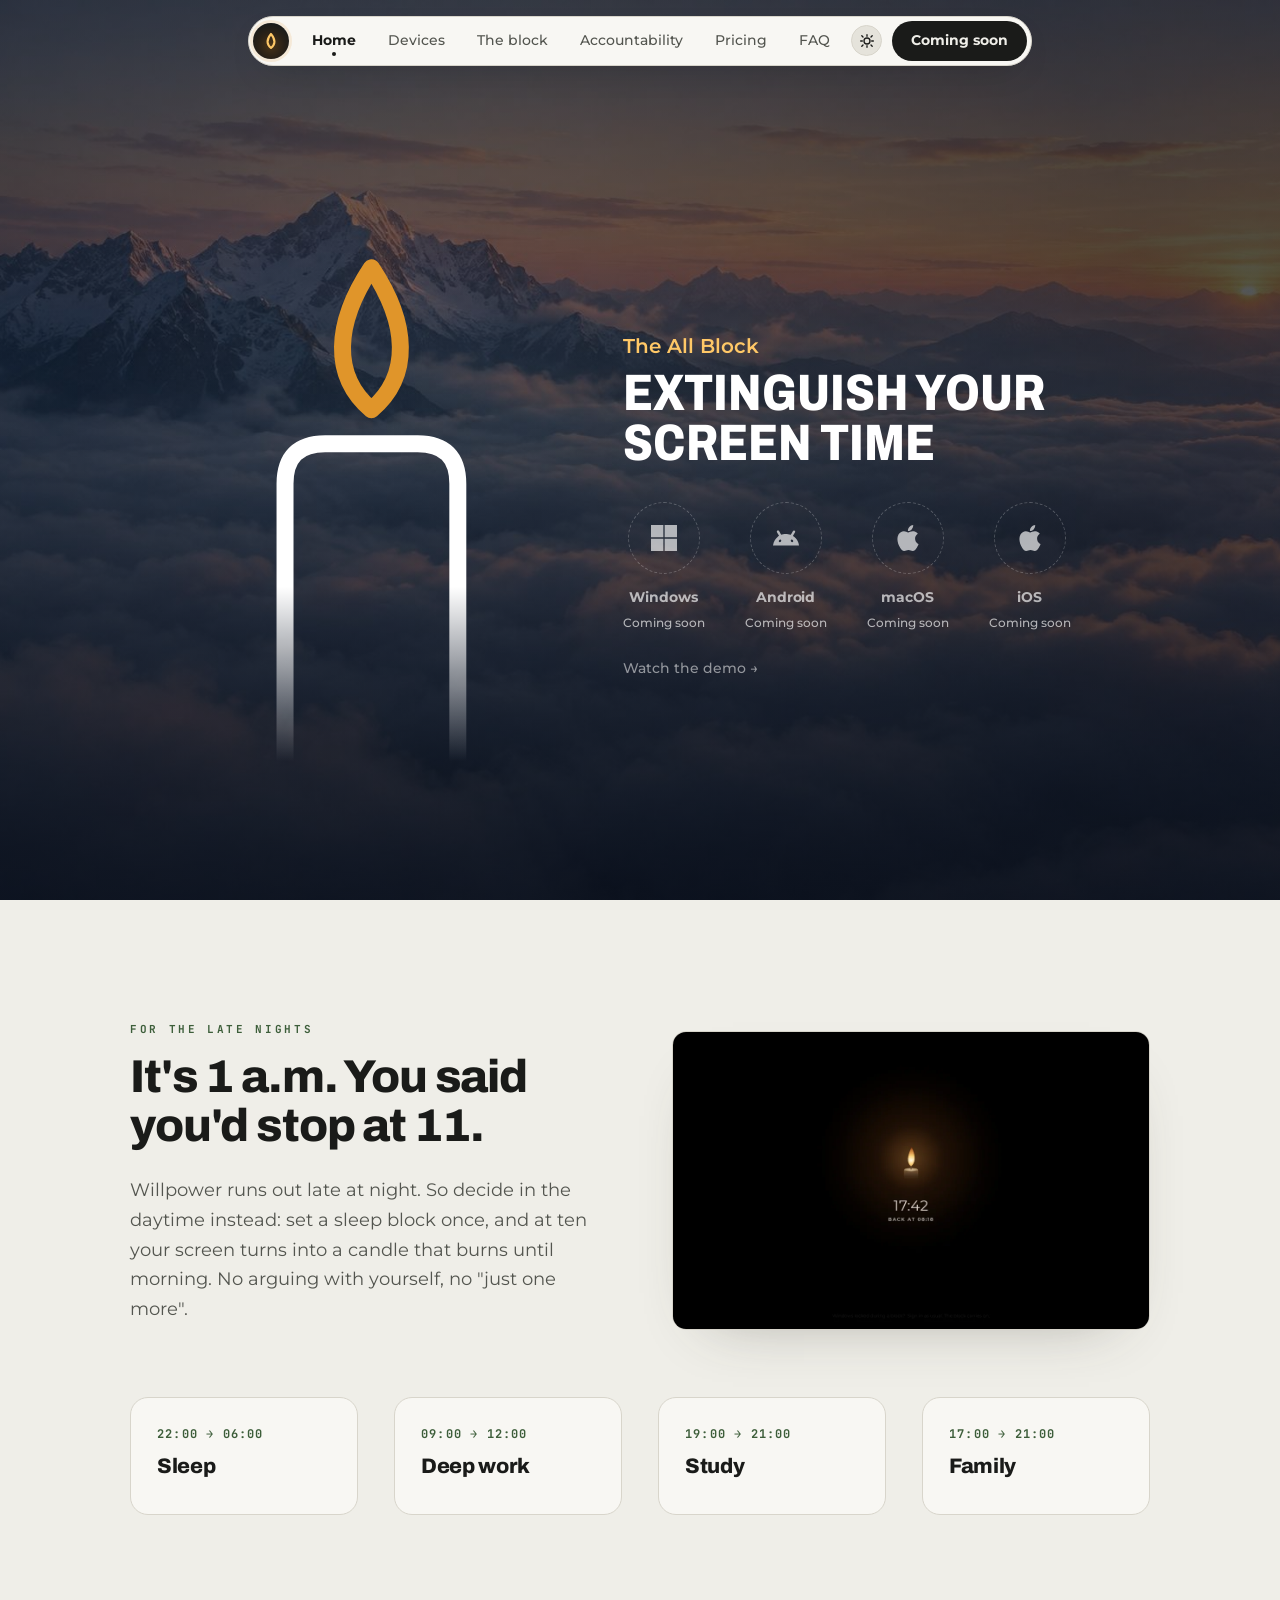
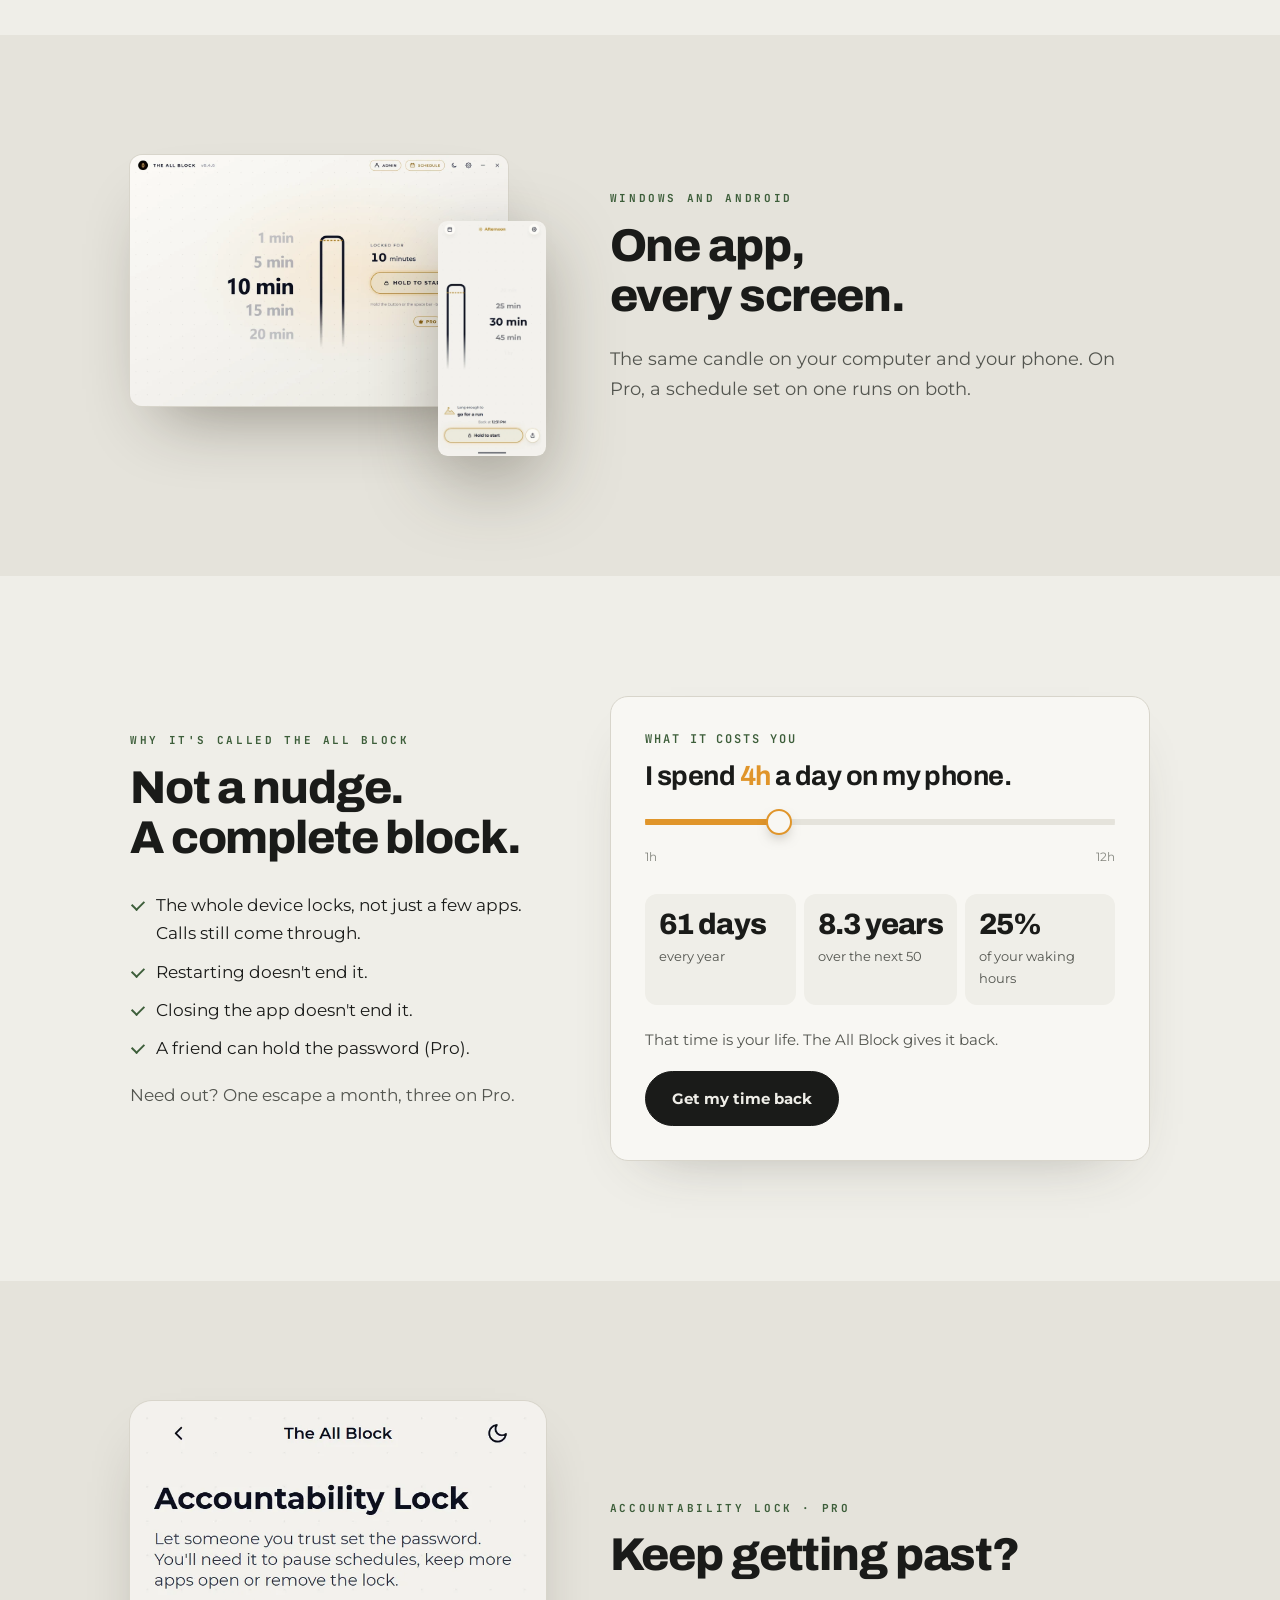
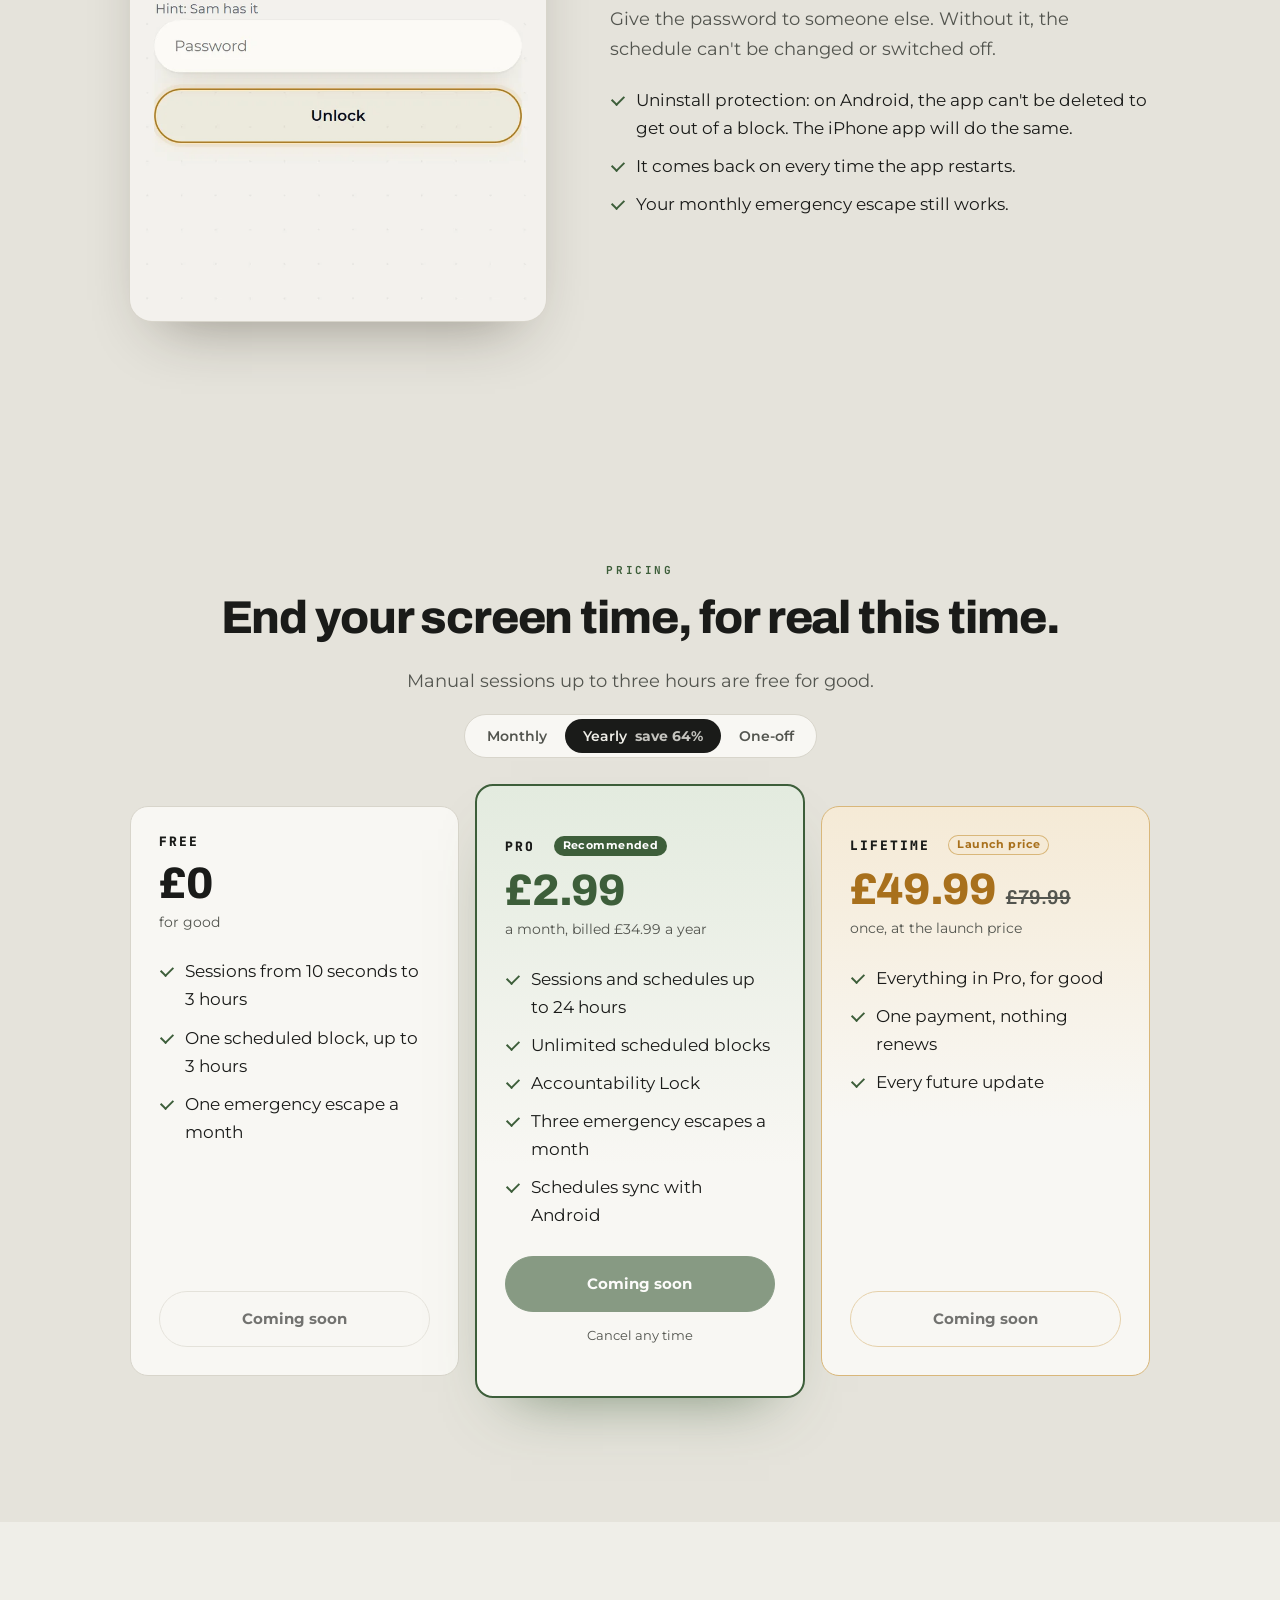
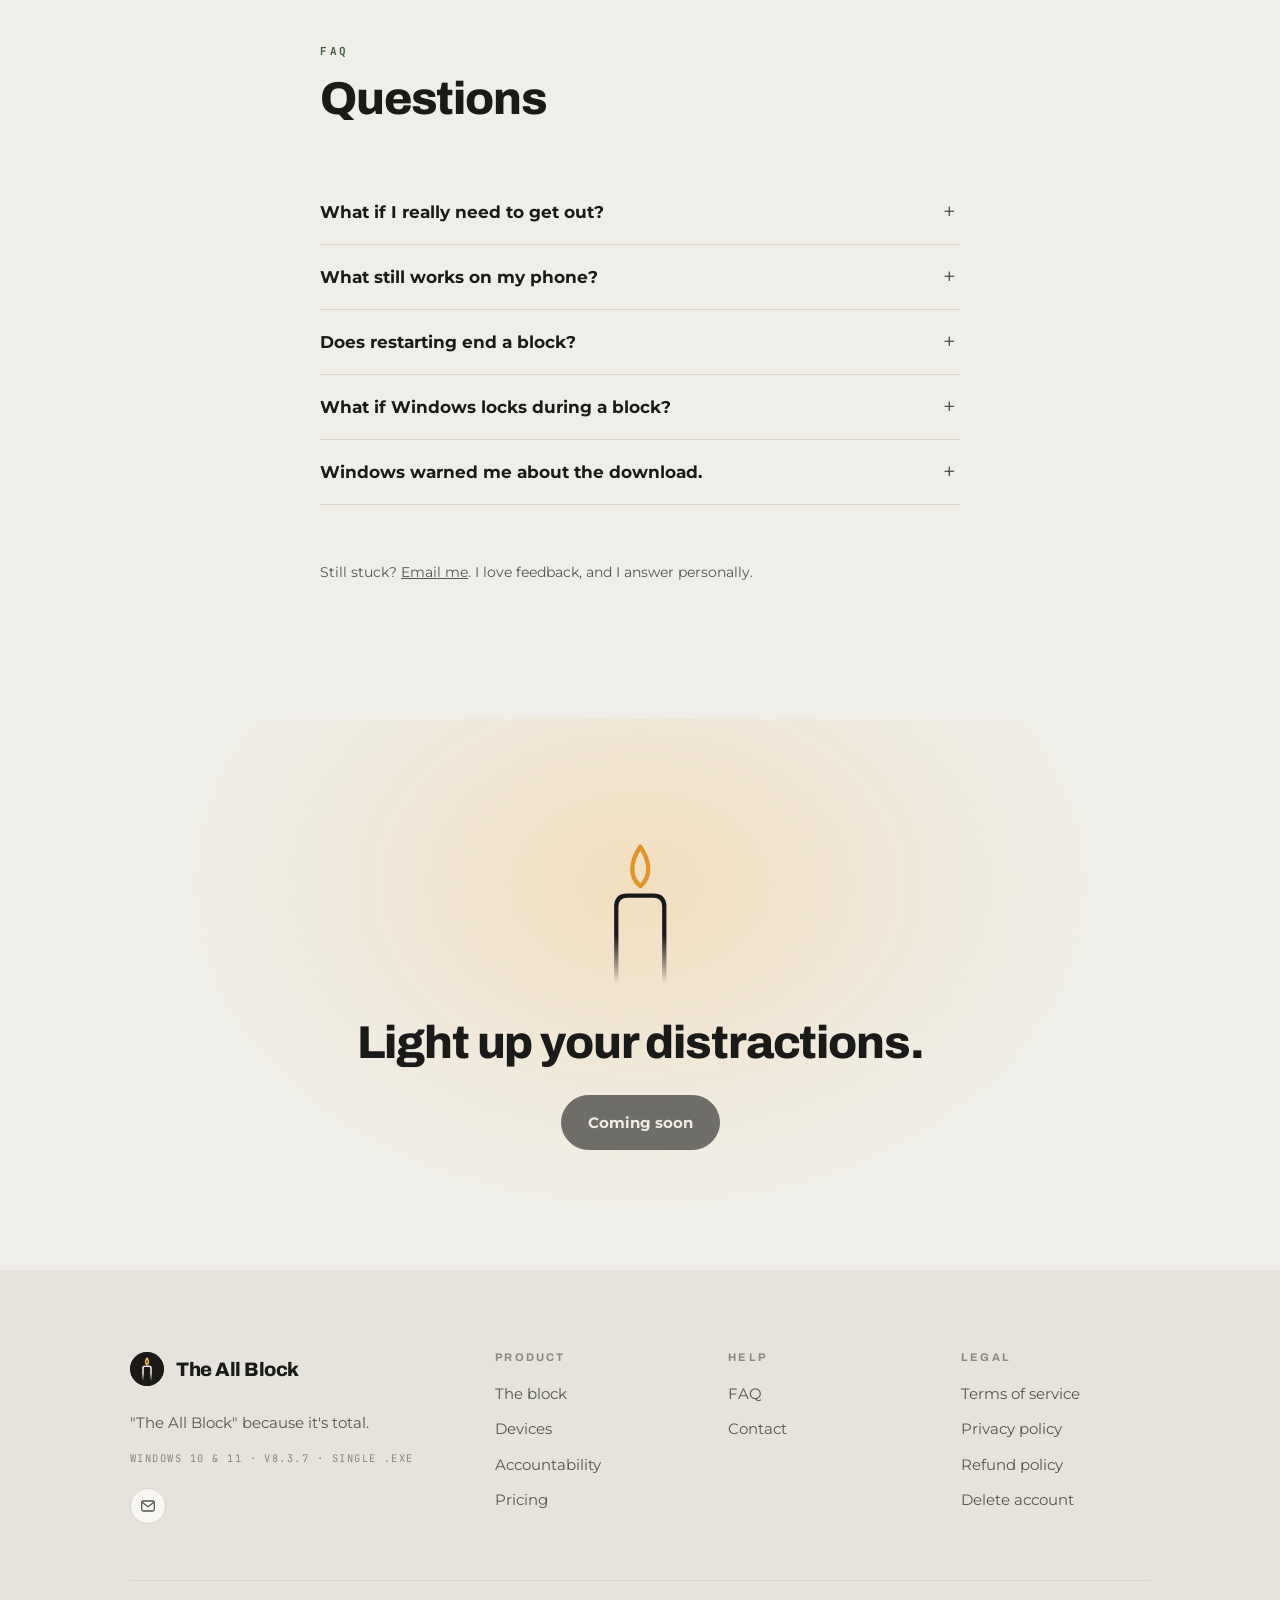
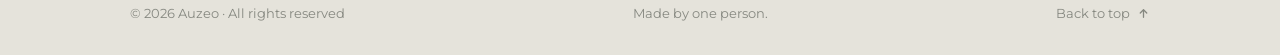
==== docs/beta/index.html @ ce65deab "Demo caption reads 'This is all you see during a session.'; beta matches the live page" ====
<!doctype html>
<html lang="en">
<head>
<script>document.documentElement.className="js";
try{
  var _t=localStorage.getItem("theme")||(matchMedia("(prefers-color-scheme: dark)").matches?"dark":"light");
  if(_t==="dark")document.documentElement.setAttribute("data-theme","dark");
}catch(e){}
</script>
<meta charset="utf-8">
<meta name="viewport" content="width=device-width, initial-scale=1">
<title>The All Block: End Your Screen Time | Focus Blocker for PC and Phone</title>
<meta name="description" content="End your screen time. The All Block is a focus blocker for your computer and phone. It locks the whole device until your session ends, not just a list of apps and sites.">
<meta name="robots" content="noindex, nofollow">
<script type="application/ld+json">[{"@context": "https://schema.org", "@type": "SoftwareApplication", "name": "The All Block", "url": "https://theallblock.com/", "applicationCategory": "UtilitiesApplication", "operatingSystem": "Windows 10, Windows 11, Android 8.0+", "description": "A focus blocker for your computer and phone that locks the whole device until the session ends, not just a list of apps and sites.", "publisher": {"@type": "Organization", "name": "Auzeo"}, "offers": [{"@type": "Offer", "name": "Free", "price": "0", "priceCurrency": "GBP"}, {"@type": "Offer", "name": "Week pass", "price": "1.99", "priceCurrency": "GBP"}, {"@type": "Offer", "name": "Pro monthly", "price": "7.99", "priceCurrency": "GBP"}, {"@type": "Offer", "name": "Pro yearly", "price": "34.99", "priceCurrency": "GBP"}, {"@type": "Offer", "name": "Lifetime", "price": "49.99", "priceCurrency": "GBP"}]}, {"@context": "https://schema.org", "@type": "FAQPage", "mainEntity": [{"@type": "Question", "name": "What if I really need to get out?", "acceptedAnswer": {"@type": "Answer", "text": "Use an emergency escape. You get one a month free, three on Pro, and they refill on the 1st. On Windows, hold Esc for five seconds on the lock screen. On the phone, tap Emergency escape. An extra escape costs £0.99."}}, {"@type": "Question", "name": "What still works on my phone?", "acceptedAnswer": {"@type": "Answer", "text": "Calls, the dialer and contacts. Everything else waits for the timer."}}, {"@type": "Question", "name": "Does restarting end a block?", "acceptedAnswer": {"@type": "Answer", "text": "No. It comes back locked, with the time that was left."}}, {"@type": "Question", "name": "What if Windows locks during a block?", "acceptedAnswer": {"@type": "Answer", "text": "Sign in as usual. The block carries on, and the clock keeps its time."}}, {"@type": "Question", "name": "Windows warned me about the download.", "acceptedAnswer": {"@type": "Answer", "text": "The All Block is not code-signed yet, so SmartScreen warns about it. Click More info, then Run anyway, then Yes on the admin prompt."}}]}]</script>
<link rel="icon" href="/candle.ico?v=4" sizes="any">
<link rel="icon" href="/img/flame.svg?v=2" type="image/svg+xml">
<link rel="apple-touch-icon" href="/img/candle-touch.png?v=3">
<meta name="theme-color" content="#faf9f6" id="metaThemeColor">
<link rel="preconnect" href="https://fonts.googleapis.com">
<link rel="preconnect" href="https://fonts.gstatic.com" crossorigin>
<link rel="preload" as="image" href="../img/photos/forest-1024.jpg" imagesrcset="../img/photos/forest-800.jpg 800w, ../img/photos/forest-1024.jpg 1024w" imagesizes="(max-width:900px) 100vw, 50vw">
<link rel="stylesheet" href="https://fonts.googleapis.com/css2?family=Archivo:wdth,wght@75..125,400..900&family=Montserrat:wght@400;500;600;700&family=JetBrains+Mono:wght@400;700&family=Caveat:wght@500;600;700&display=swap" media="print" onload="this.media='all';this.onload=null">
<noscript><link rel="stylesheet" href="https://fonts.googleapis.com/css2?family=Archivo:wdth,wght@75..125,400..900&family=Montserrat:wght@400;500;600;700&family=JetBrains+Mono:wght@400;700&family=Caveat:wght@500;600;700&display=swap"></noscript>
<style>
/* ═══════════════════════════════════════════════════════════════════
   Photography: generated for this project, no licence or credit obligations.
   ═══════════════════════════════════════════════════════════════════ */
:root{
  --paper:#faf9f6; --card:#ffffff; --sand:#f3f1ec; --hush:#eef1f0;
  --ink:#141416; --ash:#6a6a72; --faint:#93939b; --line:#e6e3dc;
  --green:#15a34a; --green-txt:#14803d; --green-soft:#e8f5ec; --green-deep:#14532d;
  --onyx:#141416; --onyx-txt:#faf9f6;
  --display:"Archivo",system-ui,sans-serif;
  --body:"Montserrat",system-ui,sans-serif;
  --mono:"JetBrains Mono",ui-monospace,monospace;
  --hand:"Caveat",ui-rounded,cursive;
  --gut:clamp(20px,5vw,60px);
  --wrap:1140px;
  --r:18px;
  --shadow:0 24px 60px -40px rgba(20,20,22,.45);
  --photo:none;
  /* how much paper is washed over the hero photograph on narrow screens, where
     it goes full bleed and the copy sits straight on it. Raised for the forest
     source: it's far denser than the pale ridge it replaced, and --ash body
     text was losing contrast against the treeline through the middle. */
  --veil1:60%; --veil2:72%; --veil3:92%;
  color-scheme:light;
}
:root[data-theme="dark"]{
  --paper:#0d0d0f; --card:#171719; --sand:#131315; --hush:#141618;
  --ink:#f4f4f6; --ash:#95959d; --faint:#74747c; --line:#28282e;
  --green:#4ade80; --green-txt:#5fd98d; --green-soft:#16241b; --green-deep:#bbf7d0;
  --onyx:#f4f4f6; --onyx-txt:#141416;
  --shadow:0 24px 60px -40px rgba(0,0,0,.9);
  --photo:brightness(.9) saturate(.85);
  --veil1:54%; --veil2:68%; --veil3:92%;
  color-scheme:dark;
}
*{box-sizing:border-box}
html{scroll-behavior:smooth;overflow-x:clip}
body{margin:0;background:var(--paper);color:var(--ink);
  font-family:var(--body);font-size:16.5px;line-height:1.75;
  -webkit-font-smoothing:antialiased;overflow-x:hidden}
h1,h2,h3,h4{font-family:var(--display);font-weight:800;line-height:1.05;
  margin:0;letter-spacing:-.025em}
p{margin:0 0 1em}
a{color:inherit}
img{max-width:100%;display:block}
.wrap{max-width:var(--wrap);margin:0 auto;padding:0 var(--gut)}
/* Every grid child opts out of `auto` min sizing. Without this a 1520px
   screenshot forces its column wider than the page and the layout blows
   out sideways — which is exactly what went wrong in the first pass. */
.grid>*{min-width:0}
/* Photographs that exist in a light and a dark cut — the app render sitting
   inside the monitor has to match the theme the visitor is actually in. */
.swap-light{display:block}
.swap-dark{display:none}
:root[data-theme="dark"] .swap-light{display:none}
:root[data-theme="dark"] .swap-dark{display:block}
/* Nothing that pairs with these may set `display` on the img — a rule like
   `.somefig img` out-specifies the two swap rules above and both cuts render
   at once, stacked. Size them with width/height only. */

.eyebrow{font-family:var(--mono);font-size:11px;letter-spacing:.24em;
  text-transform:uppercase;color:var(--green-txt);margin:0 0 14px;font-weight:700}
.eyebrow.mute{color:var(--faint)}
.hand{font-family:var(--hand);color:var(--green-txt);font-size:26px;
  line-height:1.2;font-weight:600;margin:0}
.lede{color:var(--ash);max-width:58ch}
h2.big{font-size:clamp(30px,4.2vw,48px)}

/* ── buttons ─────────────────────────────────────────────────── */
.btn{display:inline-flex;align-items:center;gap:9px;text-decoration:none;
  background:var(--onyx);color:var(--onyx-txt);border:1px solid var(--onyx);
  padding:14px 26px;border-radius:999px;font-weight:700;font-size:15px;
  transition:transform .18s ease,box-shadow .18s ease;white-space:nowrap}
.btn:hover{transform:translateY(-2px);box-shadow:0 14px 28px -14px rgba(0,0,0,.45)}
.btn--ghost{background:transparent;color:var(--ink);border-color:var(--line)}
.btn--ghost:hover{border-color:var(--ash);box-shadow:none}
.btn--light{background:#fff;color:#141416;border-color:#fff}
.btn--clear{background:rgba(255,255,255,.12);color:#fff;
  border-color:rgba(255,255,255,.45);backdrop-filter:blur(6px)}
.cta-row{display:flex;gap:12px;flex-wrap:wrap;margin-top:26px}
.dl-note{max-width:46ch;margin:12px 0 0;font-size:13px;line-height:1.6;color:var(--ash)}

/* ── nav ─────────────────────────────────────────────────────── */
/* Lifted from the live site so the two pages share one nav: a compact
   centred pill rather than a full-width bar, the mark as a badge instead of
   a wordmark, and a dot under the current section instead of a filled chip. */
.nav{position:fixed;top:16px;left:0;right:0;z-index:70;
  display:flex;justify-content:center;padding-inline:16px;
  /* Reading down, the pill gets out of the way; reading back up, it returns.
     The two directions are deliberately not symmetric: leaving is quick so it
     doesn't linger over the text, coming back is slower and eased so it
     arrives rather than snaps. */
  transition:transform .52s cubic-bezier(.16,.84,.28,1),opacity .34s ease}
.nav.tucked{transform:translateY(calc(-100% - 22px));opacity:0;
  transition:transform .26s cubic-bezier(.4,0,1,1),opacity .18s linear}
.nav-pill{display:flex;align-items:center;gap:2px;
  background:var(--card);border:1px solid var(--line);border-radius:999px;
  padding:4px;box-shadow:0 12px 34px -18px rgba(0,0,0,.34)}
.nav-pill a{position:relative;text-decoration:none;color:var(--ash);
  font-size:13.5px;font-weight:500;padding:6px 15px;border-radius:999px;
  transition:color .2s,background .2s;white-space:nowrap}
.nav-pill a:hover{color:var(--ink);background:var(--sand)}
.nav-pill a.here{color:var(--ink);font-weight:700}
.nav-pill a.here::after{content:"";position:absolute;left:50%;bottom:3px;
  width:4px;height:4px;margin-left:-2px;border-radius:50%;background:var(--ink)}
/* the badge sits inside the pill, so it needs no shadow of its own */
.nav-pill a.nav-badge{width:36px;height:36px;flex:none;border-radius:50%;overflow:hidden;padding:0;
  background:#000;display:grid;place-items:center;
  margin-right:6px;transition:transform .25s}
.nav-badge:hover{transform:translateY(-1px);background:#000}
.nav-badge svg{width:36px;height:36px;display:block}
/* Light mode: the nav badge in warm ink with an amber glow and a faint gold ring (picked 2026-11-18). */
:root:not([data-theme="dark"]) .nav-pill a.nav-badge{background:radial-gradient(circle at 50% 62%,#4a3418 0,#2a2117 45%,#1a1b19 75%);box-shadow:0 0 0 3px rgba(224,149,42,.14)}
:root:not([data-theme="dark"]) .nav-badge svg rect{display:none}
:root:not([data-theme="dark"]) .nav-badge svg path{stroke:#ffc867}
/* .nav-pill a would otherwise out-specify these two on colour */
.nav-pill a.nav-cta{display:inline-flex;align-items:center;
  background:var(--onyx);color:var(--onyx-txt);
  font-weight:700;font-size:13.5px;padding:8px 19px;border-radius:999px;
  margin-left:6px;transition:background .22s,color .22s}
.nav-pill a.nav-cta:hover{background:var(--green);color:#fff}
.theme-toggle{width:31px;height:31px;flex:none;border-radius:50%;padding:0;
  border:1px solid var(--line);background:var(--sand);color:var(--ink);cursor:pointer;
  display:grid;place-items:center;margin-left:4px;margin-right:2px;
  transition:color .2s,background .2s,border-color .2s}
.theme-toggle:hover{background:var(--card);border-color:var(--ash)}
.theme-toggle svg{width:16px;height:16px;grid-area:1/1}
.theme-toggle .i-moon{display:none}
:root[data-theme="dark"] .theme-toggle .i-sun{display:none}
:root[data-theme="dark"] .theme-toggle .i-moon{display:block}
/* below this the section links would wrap; keep the badge and the action */
@media(max-width:1020px){.nav-pill a:not(.nav-badge):not(.nav-cta){display:none}}
/* phones: no nav at all; the hero's own keys do the job */
@media(max-width:800px){.nav{display:none}}

/* ── photo primitives ────────────────────────────────────────── */
.ph{position:relative;overflow:hidden;border-radius:var(--r);background:var(--sand)}
.ph>img{width:100%;height:100%;object-fit:cover;filter:var(--photo)}
.ph--4x3{aspect-ratio:4/3}
.ph--3x4{aspect-ratio:3/4}
.ph .cap{position:absolute;left:24px;right:24px;bottom:20px;z-index:2;
  color:#fff;font-family:var(--hand);font-size:25px;line-height:1.25;
  text-shadow:0 2px 18px rgba(0,0,0,.55);margin:0}
/* A real app render in a two-column slot. Unlike .ph it never crops — a
   cropped screenshot misrepresents what the window actually looks like. */
.appfig{margin:0}
.appfig img{width:100%;height:auto;border-radius:14px;border:1px solid var(--line);
  box-shadow:var(--shadow);background:var(--card)}
.appfig figcaption{margin-top:14px;color:var(--ash);font-size:13.5px;line-height:1.55}
.appfig figcaption b{color:var(--ink);font-weight:700}
.ph .veil{position:absolute;inset:0;z-index:1;
  background:linear-gradient(transparent 45%,rgba(0,0,0,.5))}

/* ── hero — same shape as the live site: big wheel left, copy right,
      one full screen. The photograph sits behind it, faded into the
      page so it reads as light, not as a dark panel. ─────────────── */
.hero{position:relative;min-height:100svh;display:grid;place-items:center;
  padding:150px 0 90px;overflow:hidden}
/* The photograph is a half-panel, not a full backdrop: it holds the left side
   behind the wheel card and stops at the middle, so the headline and the
   sub-copy on the right sit on clean paper and stay at full contrast. */
.hero-bg{position:absolute;inset:0 50% 0 0;z-index:0}
/* the source is portrait (1024×1536) and the panel is only a little taller than
   it is wide, so the crop is almost all vertical — held slightly high to keep
   the layered misty ridges in the band, not the dense trees at the foot */
.hero-bg img{width:100%;height:100%;object-fit:cover;object-position:50% 38%;
  filter:var(--photo)}
/* Nothing reads over this half any more — the wheel card is opaque and the
   copy is on the other side — so the wash is much lighter than it was as a
   full backdrop. All three veils do is dissolve the panel's own edges: the
   vertical seam on the right, and the top and bottom into --paper. */
.hero-bg::after{content:"";position:absolute;inset:0;
  background:
    linear-gradient(to right, transparent 0%, transparent 46%,
      color-mix(in srgb,var(--paper) 55%,transparent) 78%, var(--paper) 100%),
    linear-gradient(to bottom,
      color-mix(in srgb,var(--paper) 55%,transparent) 0%,
      transparent 22%, transparent 58%, var(--paper) 100%)}
/* On dark the same photo is the brightest thing on the page and the seam
   against a near-black column is a hard line, so it takes a flat wash on top
   of the edge fades — enough to sit back without going grey. */
:root[data-theme="dark"] .hero-bg::after{
  background:
    linear-gradient(to right,
      color-mix(in srgb,var(--paper) 34%,transparent) 0%,
      color-mix(in srgb,var(--paper) 38%,transparent) 42%,
      color-mix(in srgb,var(--paper) 76%,transparent) 78%, var(--paper) 100%),
    linear-gradient(to bottom,
      color-mix(in srgb,var(--paper) 62%,transparent) 0%,
      transparent 24%, transparent 56%, var(--paper) 100%)}
.hero-grid{position:relative;z-index:2;display:grid;
  grid-template-columns:1fr 1.06fr;align-items:center;
  gap:clamp(28px,5vw,72px);width:100%}
/* over a photograph --faint disappears; the version line has to hold its own */
.hero .eyebrow.mute{color:color-mix(in srgb,var(--ink) 72%,transparent)}
/* same problem for the ghost button's hairline: --line is tuned against flat
   paper and vanishes over the forest, on dark especially */
.hero .btn--ghost{border-color:color-mix(in srgb,var(--ink) 28%,transparent)}
.hero .btn--ghost:hover{border-color:color-mix(in srgb,var(--ink) 55%,transparent)}
.hero .oh1{font-size:clamp(38px,4.7vw,62px);text-transform:uppercase;
  margin-top:16px;line-height:1.08;letter-spacing:-.005em;max-width:15ch;
  font-variation-settings:"wdth" 100}
/* the second line steps down and changes case — hierarchy, not two
   equal lines of shouting */
.hero .oh1 em{font-style:normal;display:block;color:var(--green-txt);
  font-size:.34em;text-transform:none;letter-spacing:-.01em;line-height:1.25;
  font-weight:700;margin-top:.5em;max-width:34ch}
.hero-sub{color:var(--ash);margin:24px 0 0;max-width:44ch;font-size:16.5px}
.hero-sub b{color:var(--ink);font-weight:700}
.hero-cta{display:flex;gap:12px;flex-wrap:nowrap;margin-top:34px}
.hero-cta .play-btn{padding-inline:18px;white-space:nowrap}
@media(max-width:560px){.hero-cta{flex-wrap:wrap}}
.hero-meta-line{display:flex;align-items:baseline;gap:18px;flex-wrap:wrap;margin-top:20px}
.hero-note{margin:0;font-family:var(--mono);font-size:11.5px;
  letter-spacing:.14em;text-transform:uppercase;color:var(--ash);position:relative;
  display:inline-block}
.hero-coming{font-family:var(--mono);font-size:10px;letter-spacing:.1em;
  text-transform:uppercase;color:var(--faint)}
.hero-note .demo-arrow{position:absolute;right:calc(100% - 6px);top:31px;
  width:80px;height:37px;overflow:visible;pointer-events:none}
.hero-note .demo-arrow path{fill:none;stroke:var(--green-txt);stroke-width:3.5;
  stroke-linecap:round;stroke-linejoin:round}
.hero-note .demo-arrow .arrowhead{stroke-linejoin:miter;stroke-linecap:butt}
@media(max-width:900px){.hero-note .demo-arrow{display:none}}

/* the wheel — a real drum, same curve and geometry as the app */
.wheel-card{position:relative;background:var(--card);
  border:1px solid var(--line);border-radius:26px;padding:8px;
  box-shadow:0 40px 90px -60px rgba(0,0,0,.55)}
.wheel{position:relative;height:min(58vh,430px);overflow:hidden;
  border-radius:20px;cursor:grab;user-select:none;touch-action:none;
  perspective:850px;perspective-origin:50% 50%;
  -webkit-mask-image:linear-gradient(transparent,#000 24%,#000 76%,transparent);
  mask-image:linear-gradient(transparent,#000 24%,#000 76%,transparent)}
.wheel:active{cursor:grabbing}
.wheel:focus-visible{outline:2px solid var(--green);outline-offset:3px}
/* the drum is pushed back by its own radius so the front face lands on the
   perspective plane. Without this every option renders 235px nearer the
   camera and the whole wheel reads as magnified and clipped. */
.wheel-track{position:absolute;inset:0;transform-style:preserve-3d;
  transform:translateZ(-235px)}
.wheel-opt{position:absolute;top:50%;left:0;right:0;
  padding-left:clamp(22px,4vw,52px);text-align:left;white-space:nowrap;
  font-family:var(--display);font-weight:800;font-size:clamp(30px,3.6vw,46px);
  font-variation-settings:"wdth" 100;color:var(--ash);
  backface-visibility:hidden;will-change:transform,opacity;
  transition:color .18s}
.wheel-opt.is-sel{color:var(--ink)}
.wheel-slot{position:absolute;left:0;right:0;top:50%;height:76px;
  transform:translateY(-50%);pointer-events:none;
  border-top:1px solid var(--line);border-bottom:1px solid var(--line)}
.wheel-foot{display:flex;align-items:center;justify-content:space-between;
  padding:12px 18px 8px;font-family:var(--mono);font-size:10.5px;
  letter-spacing:.18em;text-transform:uppercase;color:var(--ash)}
.go{display:inline-flex;align-items:center;gap:7px;background:var(--sand);
  border:0;color:var(--ink);border-radius:999px;padding:7px 14px;
  font-family:var(--mono);font-size:10.5px;font-weight:700;
  letter-spacing:.12em;text-transform:uppercase;cursor:pointer;
  transition:background .2s,color .2s}
.go:hover{background:var(--onyx);color:var(--onyx-txt)}
@media(max-width:900px){
  .hero{min-height:0;padding:110px 0 70px}
  .hero-grid{grid-template-columns:1fr;gap:34px}
  .hero-say{order:-1}
  /* one column, so a half-width panel would just be a stripe down the side —
     it goes back to full bleed with the vertical veil doing the work */
  .hero-bg{inset:0}
  /* the dark rule below has to repeat the selector, not just the declaration:
     :root[data-theme="dark"] .hero-bg::after out-specifies a bare
     .hero-bg::after, so without it dark mobile kept the desktop half-panel's
     left-to-right gradient across a full-bleed photo. */
  .hero-bg::after,
  :root[data-theme="dark"] .hero-bg::after{background:linear-gradient(to bottom,
    color-mix(in srgb,var(--paper) var(--veil1),transparent) 0%,
    color-mix(in srgb,var(--paper) var(--veil2),transparent) 40%,
    color-mix(in srgb,var(--paper) var(--veil3),transparent) 80%,
    var(--paper) 100%)}
  .wheel{height:250px}
  .wheel-opt{text-align:center;padding-left:0;font-size:32px}
}

/* ── trust strip ─────────────────────────────────────────────── */
.trust{position:relative;z-index:2;display:grid;
  grid-template-columns:repeat(4,minmax(0,1fr));
  border-top:1px solid var(--line);border-bottom:1px solid var(--line)}
.trust div{display:flex;align-items:center;gap:11px;padding:20px 20px 20px 0;
  font-size:14px;font-weight:600;line-height:1.35}
.trust div+div{border-left:1px solid var(--line);padding-left:20px}
.trust svg{width:20px;height:20px;flex:none;color:var(--green-txt)}
@media(max-width:820px){
  .trust{grid-template-columns:repeat(2,minmax(0,1fr))}
  .trust div:nth-child(odd){border-left:0;padding-left:0}
  .trust div:nth-child(even){padding-left:20px}
  .trust div:nth-child(n+3){border-top:1px solid var(--line)}}

/* ── sections ────────────────────────────────────────────────── */
/* the pill is fixed, so an anchor jump upward would land under it */
section[id],header[id]{scroll-margin-top:86px}
.band{padding:clamp(60px,8vw,104px) 0;position:relative}
.band--sand{background:var(--sand)}
.band--hush{background:var(--hush)}
.head{max-width:60ch;margin-bottom:clamp(30px,4vw,48px)}
.head p{margin-top:16px;color:var(--ash)}
/* two-up */
.two{display:grid;grid-template-columns:repeat(2,minmax(0,1fr));
  gap:clamp(28px,5vw,64px);align-items:center}
@media(max-width:900px){.two{grid-template-columns:1fr}}

/* ── carousel ────────────────────────────────────────────────── */
.head-row{display:flex;align-items:flex-end;justify-content:space-between;
  gap:28px;flex-wrap:wrap;margin-bottom:clamp(26px,3.5vw,40px)}
.rail{display:flex;gap:18px;overflow-x:auto;scroll-snap-type:x mandatory;
  padding:4px 0 16px;scrollbar-width:none}
.rail::-webkit-scrollbar{display:none}
.shot{flex:0 0 clamp(248px,26vw,300px);scroll-snap-align:start;margin:0;min-width:0}
.shot img{width:100%;height:auto;aspect-ratio:1520/960;object-fit:cover;
  border-radius:12px;border:1px solid var(--line);background:var(--card);
  box-shadow:var(--shadow)}
.shot figcaption{margin-top:13px}
.shot b{display:block;font-family:var(--display);font-weight:800;font-size:15.5px;
  letter-spacing:-.01em;margin-bottom:2px}
.shot span{color:var(--ash);font-size:13.5px;line-height:1.5;display:block}
.rail-nav{display:flex;gap:9px}
.rail-btn{width:42px;height:42px;border-radius:50%;border:1px solid var(--line);
  background:var(--card);color:var(--ink);cursor:pointer;display:grid;place-items:center}
.rail-btn:hover{border-color:var(--ash)}
.rail-btn svg{width:16px;height:16px}

/* ── cards ───────────────────────────────────────────────────── */
.cards{display:grid;grid-template-columns:repeat(4,minmax(0,1fr));gap:16px;
  margin-top:clamp(28px,4vw,44px)}
@media(max-width:980px){.cards{grid-template-columns:repeat(2,minmax(0,1fr))}}
@media(max-width:560px){.cards{grid-template-columns:1fr}}
.card{background:var(--card);border:1px solid var(--line);border-radius:14px;
  padding:26px 22px}
.card .ic{width:42px;height:42px;border-radius:12px;background:var(--green-soft);
  display:grid;place-items:center;margin-bottom:16px;color:var(--green-txt)}
.card .ic svg{width:20px;height:20px}
.card h3{font-size:16px;margin-bottom:8px}
.card p{margin:0;color:var(--ash);font-size:14px;line-height:1.62}

/* ── who it's for ────────────────────────────────────────────────
   Photo-topped cards with no frame around them: the picture is the card's
   top edge, and the type sits straight on the band beneath. Four of them
   read as one strip of moments rather than four boxes. */
.cases{display:grid;grid-template-columns:repeat(4,minmax(0,1fr));
  gap:clamp(18px,2.4vw,30px);margin-top:clamp(28px,4vw,46px)}
@media(max-width:980px){.cases{grid-template-columns:repeat(2,minmax(0,1fr))}}
@media(max-width:560px){.cases{grid-template-columns:1fr}}
/* Four stock interiors used to sit here. They were the only thing on the page
   that hadn't been made for it — a desk, a book, a bed, none of them showing
   the product, all of them recognisably bought. What each card is really about
   is a span of a day, so the card shows one: the hours on a 24-hour track,
   which is the same shape the schedule window draws and is drawn in the page's
   own ink at any size. */
.case-ph{position:relative;aspect-ratio:3/2;border-radius:14px;overflow:hidden;
  background:var(--sand);border:1px solid var(--line);margin-bottom:18px;
  container-type:inline-size;display:flex;flex-direction:column;
  justify-content:space-between;padding:8% 8.5%;
  transition:border-color .35s,background .35s}
.case:hover .case-ph{border-color:color-mix(in srgb,var(--green) 45%,var(--line))}
.ck-time{font-family:var(--mono);font-weight:700;color:var(--ink);line-height:1;
  letter-spacing:-.03em;font-size:22px;font-size:9.6cqw;white-space:nowrap}
.ck-sub{margin:0;color:var(--faint);font-size:11px;font-size:4cqw;
  padding-top:2.4cqw;letter-spacing:.02em}
.ck-track{position:relative;height:5.6cqw;margin-top:auto;
  background:repeating-linear-gradient(90deg,
    color-mix(in srgb,var(--ink) 18%,transparent) 0 1px,
    transparent 1px calc(100%/24))}
.ck-track i{position:absolute;top:0;bottom:0;min-width:2px;border-radius:1px;
  background:var(--green);left:calc(var(--s)*100%);
  width:calc((var(--e) - var(--s))*100%)}
.ck-scale{display:flex;justify-content:space-between;margin:0;
  font-family:var(--mono);color:var(--faint);font-size:9px;font-size:3.1cqw;
  padding-top:1.8cqw}
.case h3{font-size:17px;margin-bottom:9px;letter-spacing:-.015em}
.case p{margin:0;color:var(--ash);font-size:14px;line-height:1.66}
@media(prefers-reduced-motion:no-preference){
  .ck-track.range-ready i{width:2px;transition:width 1.2s cubic-bezier(.22,1,.36,1)}
  .ck-track.range-ready.range-in i{width:calc((var(--e) - var(--s))*100%)}
}
.cases-foot{margin:clamp(30px,4vw,44px) 0 0;color:var(--ash);font-size:14.5px;
  max-width:62ch}
.cases-foot b{color:var(--ink);font-weight:700}
/* the four rise together as one block, not as a stagger of four */
.cases .case:nth-child(2){transition-delay:.06s}
.cases .case:nth-child(3){transition-delay:.12s}
.cases .case:nth-child(4){transition-delay:.18s}

.feats{display:grid;grid-template-columns:repeat(3,minmax(0,1fr));gap:16px}
@media(max-width:900px){.feats{grid-template-columns:repeat(2,minmax(0,1fr))}}
@media(max-width:560px){.feats{grid-template-columns:1fr}}

/* ── steps ───────────────────────────────────────────────────── */
.steps{display:grid;gap:26px}
.step{display:flex;gap:16px;align-items:flex-start}
.step .n{width:38px;height:38px;border-radius:50%;background:var(--green);
  color:#fff;display:grid;place-items:center;font-family:var(--display);
  font-weight:800;font-size:16px;flex:none}
:root[data-theme="dark"] .step .n{color:#07130c}
.step h3{font-size:17.5px;margin-bottom:5px}
.step p{margin:0;color:var(--ash);font-size:14.5px}

/* ── quote strip ─────────────────────────────────────────────── */
.strip{position:relative;min-height:clamp(260px,34vw,380px);display:grid;
  place-items:center;text-align:center;overflow:hidden;isolation:isolate}
.strip>img{position:absolute;inset:0;width:100%;height:100%;object-fit:cover;
  z-index:-2;filter:var(--photo)}
.strip::after{content:"";position:absolute;inset:0;z-index:-1;
  background:linear-gradient(rgba(12,14,12,.34),rgba(12,14,12,.58))}
.strip .wrap{position:relative;z-index:1}
.strip p.q{font-family:var(--display);font-weight:800;color:#fff;
  font-size:clamp(24px,3.6vw,42px);line-height:1.12;letter-spacing:-.025em;
  max-width:20ch;margin:0 auto}
.strip p.by{margin:16px 0 0;color:rgba(255,255,255,.82);font-size:14.5px}

/* ── lock ────────────────────────────────────────────────────── */
.holds{list-style:none;padding:0;margin:24px 0 0;display:grid;gap:10px}
/* the tick is positioned, not a flex item: as flex children, every <b> or <em>
   inside a line became a box of its own and drifted off with a 12px gap */
.holds li,.plan-list li{position:relative;padding-left:31px;line-height:1.5;
  font-size:14.5px}
.holds li::before,.plan-list li::before{content:"";width:19px;height:19px;
  position:absolute;left:0;top:3px;
  border-radius:50%;background:var(--green-soft)
  url("data:image/svg+xml,%3Csvg xmlns='http://www.w3.org/2000/svg' viewBox='0 0 24 24' fill='none' stroke='%2314803d' stroke-width='3.2' stroke-linecap='round' stroke-linejoin='round'%3E%3Cpath d='M20 6L9 17l-5-5'/%3E%3C/svg%3E") center/11px no-repeat}
:root[data-theme="dark"] .holds li::before,
:root[data-theme="dark"] .plan-list li::before{
  background-image:url("data:image/svg+xml,%3Csvg xmlns='http://www.w3.org/2000/svg' viewBox='0 0 24 24' fill='none' stroke='%234ade80' stroke-width='3.2' stroke-linecap='round' stroke-linejoin='round'%3E%3Cpath d='M20 6L9 17l-5-5'/%3E%3C/svg%3E")}

/* ── platforms ───────────────────────────────────────────────── */
.plat-os{display:grid;grid-template-columns:repeat(2,minmax(0,1fr));
  column-gap:28px;row-gap:20px;margin-top:26px}
.plat-os>div{display:flex;gap:11px;align-items:flex-start}
.plat-os svg{width:22px;height:22px;flex:none;margin-top:2px}
.plat-os b{display:block;font-size:14.5px;font-family:var(--display);font-weight:800}
.plat-os em{font-style:normal;font-size:13px;color:var(--ash)}
.plat-os .coming{opacity:.62}
@media(max-width:520px){.plat-os{grid-template-columns:1fr}}

/* ── device rig ───────────────────────────────────── */
.devrig{position:relative;width:100%;max-width:560px;min-width:0;margin:0 auto}
#devices .two{grid-template-columns:repeat(2,minmax(0,1fr))}
#devices .two>div{min-width:0}
.device-stage{position:relative;padding:0 9% 44px 0}
.devwin{border:1px solid var(--line);border-radius:15px;overflow:hidden;
   background:var(--card);box-shadow:var(--shadow)}
.devwin img{width:100%;height:auto;vertical-align:top}
.dw-bar{display:flex;align-items:center;gap:6px;padding:9px 12px;border-bottom:1px solid var(--line);background:var(--hush)}
.dw-bar b{font-family:var(--mono);font-size:9.5px;letter-spacing:.14em;text-transform:uppercase;color:var(--faint);font-weight:600}
.dw-controls{display:flex;gap:16px;margin-left:auto;color:var(--ash)}
.dw-controls svg{width:10px;height:10px;fill:none;stroke:currentColor;stroke-width:1.2}
.dw-screen{padding:clamp(16px,2.6vw,26px) clamp(14px,2.4vw,24px) clamp(18px,2.8vw,28px);display:grid;justify-items:center;gap:10px}
.rig-eyebrow{font-family:var(--mono);font-size:9.5px;letter-spacing:.18em;text-transform:uppercase;color:var(--faint);margin:0}
.rig-drum{position:relative;width:100%;overflow:hidden;-webkit-mask-image:linear-gradient(to bottom,transparent,#000 22%,#000 78%,transparent);mask-image:linear-gradient(to bottom,transparent,#000 22%,#000 78%,transparent)}
.rig-drum span{position:absolute;left:0;right:0;top:50%;text-align:center;font-family:var(--display);font-weight:800;white-space:nowrap;color:var(--ash);will-change:transform,opacity}
.rig-drum span.on{color:var(--ink)}
.dw-drum{height:132px}.dw-drum span{font-size:26px}
.rig-mark{width:min(230px,70%);height:1px;background:var(--line);position:relative}
.rig-read{margin:0;font-size:13.5px;color:var(--ash)}.rig-read b{font-family:var(--display);font-size:17px;color:var(--ink)}
.rig-go{display:inline-block;border-radius:999px;background:var(--green);color:#fff;font-family:var(--display);font-weight:800;letter-spacing:.01em}.dw-screen .rig-go{padding:10px 22px;font-size:13.5px}
.devphone{position:absolute;right:0;bottom:0;width:clamp(82px,24%,116px);
  aspect-ratio:9/18.5;border-radius:16px;background:var(--card);
  border:1px solid var(--line);box-shadow:0 0 0 5px var(--hush),var(--shadow);
  overflow:hidden;display:grid;grid-template-rows:auto 1fr auto;gap:6px;padding:12px 8px 10px}
.dp-notch{width:26px;height:3px;border-radius:99px;background:var(--line);justify-self:center}
.dp-screen{display:grid;justify-items:center;align-content:center;gap:5px;min-height:0}.dp-screen .rig-eyebrow{font-size:7px;letter-spacing:.16em}.dp-drum{height:74px}.dp-drum span{font-size:14px}.dp-screen .rig-go{padding:6px 12px;font-size:8.5px}
.devrig figcaption{margin-top:18px;font-size:12px;line-height:1.55;color:var(--ash)}
@media(max-width:900px){#devices .two{grid-template-columns:minmax(0,1fr)}}
@media(prefers-reduced-motion:reduce){.rig-drum span{transition:none}}

/* ── pricing ─────────────────────────────────────────────────── */
.plans{display:grid;grid-template-columns:repeat(3,minmax(0,1fr));gap:18px;
  align-items:stretch}
@media(max-width:1000px){.plans{grid-template-columns:1fr;max-width:560px;margin:0 auto}}
.plan{background:var(--card);border:1px solid var(--line);border-radius:var(--r);
  padding:clamp(22px,2.4vw,30px);display:flex;flex-direction:column}

/* The recommended plan is inverted rather than outlined. --onyx already flips
   with the theme, so this is a black card on the light page and a light card
   on the dark one without a second rule. */
.plan--pro{background:var(--onyx);color:var(--onyx-txt);border-color:var(--onyx);
  box-shadow:0 34px 60px -34px rgba(0,0,0,.5)}
.plan--pro .plan-tag,.plan--pro .plan-note,.plan--pro .plan-cost span:not(.cost-num),
.plan--pro .plan-sub{color:color-mix(in srgb,var(--onyx-txt) 66%,transparent)}
.plan--pro .btn{background:var(--onyx-txt);color:var(--onyx);border-color:var(--onyx-txt)}
/* Specificity has to beat `.rise.in{transform:none}` or the lift is undone the
   moment the card reveals itself. */
@media(min-width:1001px){.plans .plan--pro.rise.in{transform:translateY(-16px)}}

.plan-top{display:flex;align-items:center;justify-content:space-between;gap:10px;
  flex-wrap:wrap;min-height:26px}
.plan-tag{font-family:var(--mono);font-size:10.5px;letter-spacing:.2em;
  text-transform:uppercase;color:var(--faint);margin:0}
.pop{background:var(--green-soft);color:var(--green-deep);font-size:11px;
  font-weight:700;padding:5px 11px;border-radius:999px;white-space:nowrap}
.pop--try{background:transparent;box-shadow:inset 0 0 0 1px var(--green)}
.plan-cost{font-family:var(--display);font-weight:800;font-size:clamp(36px,3.1vw,46px);
  line-height:1;margin:16px 0 6px;letter-spacing:-.03em}
.plan-cost span{font-size:15px;font-weight:600;color:var(--ash);letter-spacing:0}
/* The generic span rule above shrinks anything in the price line, and the
   figure itself has to be in a span so the toggle can swap it. */
.plan-cost .cost-num{font-size:inherit;font-weight:inherit;color:inherit;
  letter-spacing:inherit}
.plan-note{color:var(--ash);font-size:13.5px;margin:0 0 22px;min-height:20px}
.plan-list{list-style:none;padding:0;margin:0 0 26px;display:grid;gap:10px}
.plan .btn{margin-top:auto;justify-content:center}

/* ── the billing toggle ──────────────────────────────────────────────────── */
.bill{display:flex;justify-content:center;margin:0 0 32px}
.bill-set{display:inline-flex;align-items:center;gap:4px;padding:5px;
  background:var(--card);border:1px solid var(--line);border-radius:999px}
.bill-btn{appearance:none;border:0;background:transparent;cursor:pointer;
  font:inherit;font-weight:700;font-size:13.5px;color:var(--ash);
  padding:10px 20px;border-radius:999px;display:inline-flex;align-items:center;
  gap:9px;transition:background .2s ease,color .2s ease}
.bill-btn:hover{color:var(--ink)}
.bill-btn[aria-pressed="true"]{background:var(--onyx);color:var(--onyx-txt)}
.bill-save{font-family:var(--mono);font-size:9.5px;letter-spacing:.12em;
  text-transform:uppercase;font-weight:700;padding:4px 8px;border-radius:999px;
  background:var(--green-soft);color:var(--green-deep)}
.bill-btn[aria-pressed="true"] .bill-save{background:var(--green);color:#06260f}

/* ── the two products that are not a plan ────────────────────────────────── */
.extras{margin:20px 0 0;display:grid;grid-template-columns:repeat(2,minmax(0,1fr));
  gap:18px}
@media(max-width:1000px){.extras{grid-template-columns:1fr;max-width:560px;margin:20px auto 0}}
.extra{background:var(--card);border:1px solid var(--line);border-radius:var(--r);
  padding:22px 26px;display:flex;align-items:center;justify-content:space-between;
  gap:18px;flex-wrap:wrap}
.extra h3{margin:0 0 5px;font-size:16.5px;letter-spacing:-.01em}
.extra p{margin:0;color:var(--ash);font-size:13.5px;max-width:42ch}
.extra-cost{font-family:var(--display);font-weight:800;font-size:26px;
  letter-spacing:-.02em;white-space:nowrap}

/* ── what is true of every plan ──────────────────────────────────────────── */
.assure{margin:26px 0 0;display:flex;flex-wrap:wrap;justify-content:center;
  gap:10px 26px;padding:16px 20px;background:var(--card);border:1px solid var(--line);
  border-radius:999px}
@media(max-width:700px){.assure{border-radius:var(--r)}}
.assure span{position:relative;padding-left:24px;color:var(--ash);font-size:13.5px}
.assure span::before{content:"";position:absolute;left:0;top:2px;width:16px;height:16px;
  border-radius:50%;background:var(--green-soft)
  url("data:image/svg+xml,%3Csvg xmlns='http://www.w3.org/2000/svg' viewBox='0 0 24 24' fill='none' stroke='%2314803d' stroke-width='3.4' stroke-linecap='round' stroke-linejoin='round'%3E%3Cpath d='M20 6L9 17l-5-5'/%3E%3C/svg%3E") center/10px no-repeat}
:root[data-theme="dark"] .assure span::before{
  background-image:url("data:image/svg+xml,%3Csvg xmlns='http://www.w3.org/2000/svg' viewBox='0 0 24 24' fill='none' stroke='%234ade80' stroke-width='3.4' stroke-linecap='round' stroke-linejoin='round'%3E%3Cpath d='M20 6L9 17l-5-5'/%3E%3C/svg%3E")}
.assure b{color:var(--ink);font-weight:700}
.versus{margin:0 0 34px;border:1px solid var(--line);border-radius:var(--r);background:var(--card);overflow:hidden}
.versus table{width:100%;border-collapse:collapse;font-size:14px}.versus th,.versus td{padding:13px 18px;text-align:left;border-bottom:1px solid var(--line)}
.versus thead th{font-family:var(--mono);font-size:10.5px;letter-spacing:.16em;text-transform:uppercase;color:var(--faint);font-weight:700;background:var(--sand)}
.versus td:first-child{font-weight:600}.versus td+td,.versus th+th{text-align:right;white-space:nowrap;color:var(--ash)}.versus tbody tr:last-child td{border-bottom:0}
.versus .us td{background:color-mix(in srgb,var(--green) 8%,var(--card));color:var(--ink);font-weight:700}.versus .us td:first-child{box-shadow:inset 3px 0 0 var(--green)}
.versus-foot{margin:0;padding:12px 18px;background:var(--sand);border-top:1px solid var(--line);color:var(--faint);font-size:12px}
@media(max-width:560px){.versus th:nth-child(2),.versus td:nth-child(2){display:none}}
.price-foot{margin:22px 0 0;color:var(--ash);font-size:13.5px;max-width:78ch}
.price-foot b{color:var(--ink)}
.price-foot a{color:var(--green-txt)}

/* ── faq ─────────────────────────────────────────────────────── */
.faq-grid{display:grid;grid-template-columns:minmax(0,.85fr) minmax(0,1.15fr);
  gap:clamp(28px,5vw,60px);align-items:start}
@media(max-width:900px){.faq-grid{grid-template-columns:1fr}}
.faq-item{background:var(--card);border:1px solid var(--line);border-radius:12px;
  margin-bottom:9px;overflow:hidden}
.faq-item[open]{border-color:var(--green)}
.faq-item summary{cursor:pointer;list-style:none;padding:15px 46px 15px 20px;
  font-weight:600;font-size:14.5px;position:relative}
.faq-item summary::-webkit-details-marker{display:none}
.faq-item summary::after{content:"";position:absolute;right:19px;top:50%;
  width:9px;height:9px;margin-top:-6px;border-right:2px solid var(--faint);
  border-bottom:2px solid var(--faint);transform:rotate(45deg);transition:transform .2s}
.faq-item[open] summary::after{transform:rotate(-135deg);margin-top:-2px}
.faq-a{padding:0 20px 17px;color:var(--ash);font-size:14px}
.faq-a p{margin:0}
.faq-a b{color:var(--ink)}
kbd{font-family:var(--mono);font-size:11px;background:var(--sand);
  border:1px solid var(--line);border-radius:4px;padding:1px 5px;color:var(--ink)}

/* ── final ───────────────────────────────────────────────────── */
.final{position:relative;padding:clamp(80px,11vw,150px) 0;text-align:center;
  overflow:hidden;isolation:isolate}
.final>img{position:absolute;inset:0;width:100%;height:100%;object-fit:cover;
  z-index:-2;filter:brightness(.72)}
.final::after{content:"";position:absolute;inset:0;z-index:-1;
  background:linear-gradient(rgba(10,12,16,.42),rgba(10,12,16,.7))}
.final h2{font-size:clamp(32px,5vw,58px);max-width:16ch;margin:0 auto;color:#fff}
.final .eyebrow{color:#9ff0bb}
.final p.sub{margin:18px auto 0;color:rgba(255,255,255,.85);max-width:50ch}
.final .cta-row{justify-content:center}
.final-specs{display:flex;gap:24px;justify-content:center;flex-wrap:wrap;
  margin-top:30px;font-family:var(--mono);font-size:10.5px;letter-spacing:.16em;
  text-transform:uppercase;color:rgba(255,255,255,.72)}

/* ── compare ─────────────────────────────────────────────────── */
/* The argument is the shape of the list, not the prose: five rivals carrying
   the same two glyphs, then one row that carries a different one. */
.vs-grid{display:grid;grid-template-columns:minmax(0,.92fr) minmax(0,1.08fr);
  gap:clamp(30px,5vw,64px);align-items:start}
@media(max-width:900px){.vs-grid{grid-template-columns:1fr}}
.rivals{list-style:none;margin:clamp(26px,3.4vw,34px) 0 0;padding:0;
  background:var(--card);border:1px solid var(--line);border-radius:14px;
  overflow:hidden}
.rivals li{display:grid;grid-template-columns:20px minmax(0,1fr) auto;
  align-items:center;gap:13px;padding:13px 18px;border-top:1px solid var(--line)}
.rivals li:first-child{border-top:0}
.rivals b{font-size:14.5px;font-weight:600;letter-spacing:-.005em}
.rivals span{font-family:var(--mono);font-size:10.5px;letter-spacing:.14em;
  text-transform:uppercase;color:var(--faint);white-space:nowrap}
.ricon{width:20px;height:20px;flex:none;color:var(--faint)}
/* the one row that isn't a list */
.rivals-us{background:var(--green-soft)}
.rivals-us b{font-weight:800}
.rivals-us span,.rivals-us .ricon{color:var(--green-txt)}
.vs-say p{color:var(--ash);font-size:15.5px;line-height:1.8}
.vs-say em{font-style:normal;color:var(--ink);font-weight:700}
.vs-pull{border-left:2px solid var(--green);padding-left:20px;
  margin:28px 0 0;color:var(--ink)!important}

/* ── first run ───────────────────────────────────────────────── */
/* Own class names, not `.steps`/`.step`: those belong to the numbered list in
   #how, they are declared further up, and this block would win on order and
   flatten them into three narrow columns. It did exactly that once. */
.runsteps{list-style:none;counter-reset:s;margin:0;padding:0;display:grid;
  grid-template-columns:repeat(3,minmax(0,1fr));gap:clamp(18px,2.6vw,28px)}
@media(max-width:900px){.runsteps{grid-template-columns:1fr}}
.runstep{counter-increment:s;background:var(--card);border:1px solid var(--line);
  border-radius:16px;overflow:hidden;display:flex;flex-direction:column}
.runstep img{width:100%;height:auto;aspect-ratio:16/9;object-fit:cover;
  border-bottom:1px solid var(--line);background:var(--sand);filter:var(--photo)}
.runstep-say{padding:19px 21px 23px;color:var(--ash);font-size:14px;line-height:1.66}
.runstep-say b{display:block;color:var(--ink);font-family:var(--display);
  font-weight:800;font-size:16px;letter-spacing:-.015em;margin-bottom:7px}
.runstep-say b::before{content:counter(s);display:inline-grid;place-items:center;
  width:21px;height:21px;margin-right:9px;border-radius:50%;
  background:var(--green-soft);color:var(--green-txt);font-family:var(--mono);
  font-size:11px;font-weight:700;vertical-align:1px}
.runsteps .runstep:nth-child(2){transition-delay:.07s}
.runsteps .runstep:nth-child(3){transition-delay:.14s}

/* ── about ───────────────────────────────────────────────────── */
.about-head{text-align:center;max-width:46ch;margin:0 auto clamp(28px,4vw,42px)}
.note{max-width:730px;margin:0 auto;background:var(--card);
  border:1px solid var(--line);border-radius:var(--r);
  padding:clamp(28px,4.2vw,44px)}
.note-head{display:flex;align-items:center;gap:14px;margin-bottom:24px;
  padding-bottom:21px;border-bottom:1px solid var(--line)}
.note-logo{width:44px;height:44px;flex:none;border-radius:12px;padding:5px;
  object-fit:contain;background:var(--sand);border:1px solid var(--line)}
.note-who{font-family:var(--display);font-weight:800;font-size:15px;
  letter-spacing:-.015em}
.note p{color:var(--ash);font-size:15px;line-height:1.78;margin:0 0 16px}
.note a{color:var(--green-txt)}
.note p.note-sign{font-family:var(--hand);font-size:27px;line-height:1;
  color:var(--green-txt);margin:26px 0 0}

/* ── footer ──────────────────────────────────────────────────── */
/* The mark is an inline <svg> with no width/height attributes, so it has to be
   sized here or it falls back to the replaced-element default of 300×150 and
   punches a hole through the first column — which is what the first cut of
   this footer did. The wrapping <span> carries the badge so the sizing can't
   be lost again if the svg is ever swapped out.                             */
footer{background:var(--sand);padding:clamp(54px,7vw,82px) 0 30px}
.foot{display:grid;grid-template-columns:minmax(0,1.7fr) repeat(3,minmax(0,1fr));
  gap:clamp(26px,4vw,44px)}
@media(max-width:900px){.foot{grid-template-columns:1fr 1fr;row-gap:36px}}
@media(max-width:560px){.foot{grid-template-columns:1fr}}
.brand{display:inline-flex;align-items:center;gap:12px;text-decoration:none;
  color:var(--ink);font-family:var(--display);font-weight:800;font-size:19.5px;
  letter-spacing:-.025em;line-height:1}
.brand-mark{width:34px;height:34px;flex:none;border-radius:50%;overflow:hidden;
  background:#1b1a17;display:grid;place-items:center;
  transition:transform .3s cubic-bezier(.16,.84,.28,1)}
.brand:hover .brand-mark{transform:translateY(-1px)}
.brand-mark svg{width:34px;height:34px;display:block}
.foot-tag{color:var(--ash);font-size:14.5px;line-height:1.6;margin:17px 0 0;
  max-width:27ch}
.foot-meta{margin:13px 0 0;font-family:var(--mono);font-size:10.5px;
  letter-spacing:.14em;text-transform:uppercase;color:var(--faint)}
.foot-social{display:flex;gap:9px;margin-top:21px}
.foot-social a{width:36px;height:36px;border-radius:50%;
  border:1px solid var(--line);background:var(--card);color:var(--ash);
  display:grid;place-items:center;transition:color .18s,border-color .18s}
.foot-social a:hover{color:var(--ink);border-color:var(--ash)}
.foot-social svg{width:16px;height:16px}
.foot-col h4{font-family:var(--display);font-size:11px;letter-spacing:.2em;
  text-transform:uppercase;color:var(--faint);font-weight:700;margin:0 0 13px}
.foot-col a{display:block;width:fit-content;color:var(--ash);
  text-decoration:none;font-size:14.5px;padding:5px 0;transition:color .18s}
.foot-col a:hover{color:var(--ink)}
.foot-base{margin-top:clamp(38px,5vw,56px);padding-top:22px;
  border-top:1px solid var(--line);display:flex;align-items:center;
  justify-content:space-between;gap:14px 26px;flex-wrap:wrap;
  color:var(--faint);font-size:12.5px}
.foot-top{display:inline-flex;align-items:center;gap:7px;color:var(--faint);
  text-decoration:none;transition:color .18s}
.foot-top:hover{color:var(--ink)}
.foot-top svg{width:13px;height:13px}

/* ── demo overlay ────────────────────────────────────────────── */
.demo{position:fixed;inset:0;z-index:200;background:#0b0b0d;color:#f5f5f7;
  display:grid;place-items:center;opacity:0;transition:opacity .3s ease}
/* `display:grid` above beats the UA's [hidden]{display:none}, which left an
   invisible full-page shield at z-index 200 swallowing every click on the
   site — nav, theme toggle, Download, all of it. It has to win here. */
.demo[hidden]{display:none}
/* A dark room with the monitor switched off — which is the actual point of the
   app. Kept at a third opacity so the countdown stays the only bright thing. */
.demo::before{content:"";position:absolute;inset:0;pointer-events:none;
  background:url(../img/photos/lock-ambient-800.jpg) center/cover no-repeat;
  opacity:.32}
.demo::after{content:"";position:absolute;inset:0;pointer-events:none;
  background:radial-gradient(ellipse at 50% 50%,transparent 0%,#0b0b0d 78%)}
.demo>*{position:relative;z-index:1}
.demo.on{opacity:1}
.demo-back{position:absolute;top:22px;left:22px;display:inline-flex;gap:7px;
  align-items:center;background:transparent;border:1px solid #2c2c34;color:#f5f5f7;
  border-radius:999px;padding:9px 17px;font-family:var(--body);font-size:13.5px;
  font-weight:600;cursor:pointer}
.demo-inner{text-align:center;padding:0 24px;max-width:600px}
.demo-eyebrow{font-family:var(--mono);font-size:11px;letter-spacing:.22em;
  color:#e5564a;margin:0 0 18px}
.demo.done .demo-eyebrow{color:#4ade80}
.demo-clock{font-family:var(--mono);font-weight:700;line-height:1;
  font-size:clamp(56px,13vw,112px);letter-spacing:-.03em}
.demo-bar{height:3px;background:#26262c;border-radius:2px;margin:26px 0 30px;overflow:hidden}
.demo-bar i{display:block;height:100%;background:#4ade80;transform-origin:left}
.demo-line{font-size:17px;font-weight:600;margin:0 0 10px}
.demo-sub{color:#8a8a92;font-size:14.5px;margin:0}
.demo-foot{margin:32px 0 0;font-family:var(--mono);font-size:10.5px;
  letter-spacing:.16em;text-transform:uppercase;color:#6c6c74}

/* ── live app figures ─────────────────────────────
   Three of the figures on this page were PNGs of things that move, and a still
   of a countdown is the one thing a countdown cannot be. They are rebuilt here
   in the page's own tokens: they tick, they follow the theme toggle, they stay
   sharp at any width, and they cost a few hundred bytes where a screen
   recording cost megabytes. Every size is in `cqw`, so each part scales with
   the figure's own column rather than the viewport -- the px value in front of
   it is the fallback for a browser without container queries. Each one runs
   only while it is on screen, and holds still under reduced motion. */
.live{position:relative;overflow:hidden;border-radius:14px;
  border:1px solid var(--line);background:var(--card);box-shadow:var(--shadow);
  container-type:inline-size;user-select:none}
.live p{margin:0}

/* the lock screen: the entire interface during a block */
.live--lock{aspect-ratio:1024/640;display:grid;place-items:center;text-align:center}
.live--lock::after{content:"";position:absolute;inset:0;pointer-events:none;
  background:radial-gradient(ellipse at 50% 44%,transparent 36%,
    color-mix(in srgb,var(--ink) 11%,transparent) 100%)}
.lk{position:relative;z-index:1;width:100%;padding:0 6%}
.lk-eye{font-family:var(--mono);text-transform:uppercase;letter-spacing:.26em;
  color:var(--ash);font-size:9px;font-size:1.8cqw}
.lk-clock{font-family:var(--mono);font-weight:700;color:var(--ink);line-height:1;
  letter-spacing:-.055em;font-variant-numeric:tabular-nums;
  font-size:60px;font-size:13cqw;margin-top:2.4cqw!important}
.lk-sess{color:var(--ash);font-size:11px;font-size:2.1cqw;margin-top:2cqw!important}
.lk-bar{position:relative;width:54%;height:2.4cqw;margin:4.2cqw auto 0;
  color:color-mix(in srgb,var(--ink) 22%,transparent);
  background:repeating-linear-gradient(90deg,currentColor 0 1.5px,transparent 1.5px 4.5px)}
.lk-bar i{position:absolute;inset:0 auto 0 0;width:37%;color:var(--ink);
  background:repeating-linear-gradient(90deg,currentColor 0 1.5px,transparent 1.5px 4.5px);
  transition:width .95s linear}
.lk-bar i::after{content:"";position:absolute;right:0;top:-20%;bottom:-20%;
  width:1.5px;background:currentColor}
.lk-foot{color:var(--faint);font-size:9px;font-size:1.7cqw;margin-top:6cqw!important}
.lk-foot b{font-weight:700;color:var(--ash)}
.lk-foot+.lk-foot{margin-top:1.4cqw!important;opacity:.7}

/* window chrome, shared by the two figures that show the app itself */
.win{display:flex;align-items:center;gap:2.2cqw;padding:2.5cqw 3.2cqw;
  border-bottom:1px solid var(--line)}
.win-mark{width:3.6cqw;height:3.6cqw;border-radius:50%;flex:none;position:relative;
  border:1px solid var(--ash)}
.win-mark::after{content:"";position:absolute;inset:18% 48%;background:var(--ash);
  transform:rotate(45deg)}
.win-name{font-family:var(--display);font-weight:800;letter-spacing:.15em;
  text-transform:uppercase;color:var(--ink);font-size:10px;font-size:1.95cqw}
.win-v{font-family:var(--mono);color:var(--faint);font-size:1.5cqw}
.win-sp{flex:1}
.win-chip{border:1px solid var(--line);border-radius:999px;padding:.8cqw 2.2cqw;
  color:var(--ash);font-size:1.45cqw;letter-spacing:.12em;text-transform:uppercase;
  font-weight:600}
.win-chip.on{border-color:var(--green);color:var(--green-txt)}

/* the schedule window, with the next block counting itself down */
.sched{padding:4.4cqw 5cqw}
.sched-h{font-family:var(--display);font-weight:800;color:var(--ink);
  font-size:16px;font-size:3.1cqw;margin-bottom:3.2cqw}
.srow{display:flex;align-items:center;gap:2.6cqw;padding:2.6cqw 3cqw;
  margin-bottom:2.2cqw;border:1px solid var(--line);border-radius:2.2cqw;
  background:var(--sand)}
.srow b{display:block;color:var(--ink);font-weight:700;font-size:12px;font-size:2.35cqw}
.srow em{display:block;font-style:normal;color:var(--faint);font-size:1.75cqw;
  margin-top:.6cqw}
.snext{margin-left:auto;padding-right:1.6cqw;font-family:var(--mono);font-size:1.75cqw;color:var(--faint);
  font-variant-numeric:tabular-nums;white-space:nowrap;text-align:right}
.snext i{font-style:normal;color:var(--green-txt);font-weight:700;font-size:2.1cqw;
  display:block}
.sw{flex:none;width:7.2cqw;height:3.9cqw;border-radius:999px;background:var(--green);
  position:relative}
.sw::after{content:"";position:absolute;top:13%;bottom:13%;aspect-ratio:1;right:7%;
  border-radius:50%;background:#fff}
.snote{color:var(--faint);font-size:1.7cqw;margin:3cqw 0!important}
.sadd{border:1px dashed var(--line);border-radius:2.2cqw;text-align:center;
  padding:3cqw;color:var(--ash);font-size:1.85cqw;letter-spacing:.15em;
  text-transform:uppercase;font-weight:600}

/* the New block window, being filled in. The three suggestions carry their own
   colour so the row reads before it is read, exactly as they do in the app. */
.nb{padding:3.6cqw 4.2cqw}
.nb-lab{font-family:var(--mono);font-size:1.4cqw;letter-spacing:.18em;
  text-transform:uppercase;color:var(--faint);margin-bottom:1.6cqw!important}
.nb-sugs{display:grid;grid-template-columns:repeat(3,1fr);gap:1.6cqw}
.nb-sug{display:block;padding:2.1cqw 2.2cqw;border-radius:2cqw;
  border:1px solid transparent;background:color-mix(in srgb,var(--tone) 7%,var(--sand));
  transition:background-color .35s ease,border-color .35s ease}
.nb-sug b{display:block;font-weight:700;font-size:1.95cqw;color:var(--tone)}
.nb-sug em{display:block;font-style:normal;font-weight:600;color:var(--ink);
  font-size:1.75cqw;margin-top:.5cqw;font-variant-numeric:tabular-nums}
.nb-sug u{display:block;text-decoration:none;color:var(--faint);font-size:1.45cqw;
  margin-top:.6cqw;line-height:1.35}
.s-sleep{--tone:#5b6bd6}
.s-work{--tone:#1f9d63}
.s-detox{--tone:#d6483b}
.nb-sug.on{background:color-mix(in srgb,var(--tone) 16%,var(--sand));
  border-color:var(--tone)}
.nb-or{display:flex;align-items:center;gap:2cqw;margin:2.6cqw 0 2.4cqw!important;
  font-family:var(--mono);font-size:1.4cqw;letter-spacing:.16em;text-transform:uppercase;
  color:var(--faint)}
.nb-or::before,.nb-or::after{content:"";flex:1;height:1px;background:var(--line)}
.nb-days{display:flex;gap:1.2cqw;margin-bottom:2.8cqw}
.nb-days span{flex:1;text-align:center;padding:1.5cqw 0;border-radius:1.4cqw;
  border:1px solid var(--line);color:var(--faint);font-size:1.6cqw;font-weight:600;
  transition:background-color .35s ease,color .35s ease,border-color .35s ease}
.nb-days span.on{background:var(--onyx);color:var(--onyx-txt);border-color:transparent}
.nb-times{display:grid;grid-template-columns:1fr 1fr;gap:2.4cqw}
.nb-row{display:flex;gap:1.4cqw}
.nb-in{flex:1;height:5.4cqw;display:flex;align-items:center;padding:0 2cqw;
  border-radius:1.4cqw;background:var(--sand);color:var(--ink);font-weight:600;
  font-size:1.9cqw;font-variant-numeric:tabular-nums}
.nb-mer{flex:none;display:flex;gap:.5cqw;padding:.5cqw;border-radius:1.4cqw;
  background:var(--sand)}
.nb-mer i{font-style:normal;display:grid;place-items:center;width:5.4cqw;height:4.4cqw;
  border-radius:1.1cqw;font-size:1.5cqw;font-weight:700;letter-spacing:.06em;
  color:var(--faint);transition:background-color .35s ease,color .35s ease}
.nb-mer i.on{background:var(--onyx);color:var(--onyx-txt)}
.nb-span{margin-top:2.6cqw!important;padding:1.9cqw 2.2cqw;border-radius:1.6cqw;
  background:var(--sand);color:var(--ash);font-size:1.6cqw;line-height:1.5}
.nb-save{margin-top:2.4cqw!important;text-align:center;padding:2.4cqw;
  border-radius:1.8cqw;background:var(--onyx);color:var(--onyx-txt);
  font-weight:700;font-size:1.8cqw;letter-spacing:.12em;text-transform:uppercase}

/* the Accountability Lock prompt, refusing a password on a loop */
.live--dlg{aspect-ratio:1520/960}
.dlg-bg{position:absolute;inset:0;display:grid;align-content:center;padding-left:9%;
  font-family:var(--display);font-weight:800;color:var(--ink);opacity:.12;
  line-height:1.5;font-size:4.6cqw;white-space:nowrap}
.dlg-bg b{font-size:1.45em;font-weight:800}
.dlg-wrap{position:absolute;inset:0;display:grid;place-items:center;
  background:color-mix(in srgb,var(--paper) 52%,transparent)}
.dlg{width:57%;background:var(--card);border:1px solid var(--line);
  border-radius:2.4cqw;padding:3.4cqw}
.dlg-head{display:flex;align-items:center;justify-content:space-between;
  margin-bottom:2.2cqw}
.dlg-head b{font-family:var(--display);font-weight:800;color:var(--ink);
  font-size:13px;font-size:2.55cqw}
.dlg-head span{color:var(--faint);font-size:2.6cqw;line-height:1}
.dlg p{color:var(--ash);font-size:1.75cqw;line-height:1.62}
.dlg p b{color:var(--ink);font-weight:700}
.dlg-hint{color:var(--faint)!important;font-size:1.6cqw!important;
  font-style:italic;margin-top:2.4cqw!important}
.dlg-lab{display:block;font-family:var(--mono);font-size:1.45cqw;letter-spacing:.18em;
  text-transform:uppercase;color:var(--faint);margin-top:2cqw!important}
.dlg-field{margin-top:1.2cqw;height:5.6cqw;border-radius:1.4cqw;background:var(--sand);
  border:1.5px solid var(--green);display:flex;align-items:center;padding:0 2.2cqw;
  transition:border-color .2s}
.dlg-dots{display:flex;gap:1.1cqw}
.dlg-dots span{width:1.25cqw;height:1.25cqw;border-radius:50%;background:var(--ink)}
.dlg-row{display:flex;gap:1.6cqw;justify-content:flex-end;margin-top:2.8cqw}
.dlg-row span{font-family:var(--body);font-weight:600;font-size:1.65cqw;
  letter-spacing:.11em;text-transform:uppercase;border:1px solid var(--line);
  color:var(--ash);border-radius:1.3cqw;padding:1.4cqw 2.8cqw;transition:transform .12s}
.dlg-row .pri{background:var(--onyx);color:var(--onyx-txt);border-color:transparent}
.dlg-err{color:#e5564a!important;font-size:1.6cqw!important;margin-top:1.8cqw!important;
  opacity:0;transition:opacity .2s}
.live--dlg.press .pri{transform:scale(.96)}
.live--dlg.bad .dlg-err{opacity:1}
.live--dlg.bad .dlg-field{border-color:#e5564a;animation:shake .38s}
@keyframes shake{
  0%,100%{transform:translateX(0)} 20%{transform:translateX(-1.2%)}
  45%{transform:translateX(1.2%)} 70%{transform:translateX(-.7%)}
}
@media(prefers-reduced-motion:reduce){
  .lk-bar i{transition:none}
  .live--dlg.bad .dlg-field{animation:none}
}

/* ── motion ──────────────────────────────────────────────────── */
.rise{opacity:0;transform:translateY(16px);
  transition:opacity .6s ease,transform .6s ease}
.rise.in{opacity:1;transform:none}
@media(prefers-reduced-motion:reduce){
  html{scroll-behavior:auto}
  .rise{opacity:1;transform:none;transition:none}
  .btn:hover{transform:none}
  .nav.tucked{transform:none;opacity:1}
}
.beta-flag{position:fixed;left:0;bottom:0;z-index:300;background:var(--green);
  color:#062b15;font-family:var(--mono);font-size:10px;letter-spacing:.18em;
  text-transform:uppercase;padding:6px 14px;border-radius:0 8px 0 0;font-weight:700}

/* ═══ THE CANDLE ═══════════════════════════════════════════════════ */
:root{--waxF:#fdfcf9;--waxS:#d3cec2;--line-c:var(--green-txt);--halo:rgba(226,160,60,.18);--flame:#f2c46d}
:root[data-theme="dark"]{--waxF:#f1f0eb;--waxS:transparent;--line-c:var(--green);--halo:rgba(242,196,109,.15)}

/* hero: the wheel and the candle share the card */
.wheel-card{display:grid;grid-template-columns:minmax(0,1fr) clamp(84px,9vw,124px);column-gap:6px;overflow:hidden;isolation:isolate}
.wheel-card .wheel{grid-column:1;grid-row:1}
.hc{grid-column:2;grid-row:1;position:relative;height:min(58vh,430px);margin-right:10px}
.hc svg{position:absolute;inset:0;width:100%;height:100%;overflow:visible}
.wheel-foot{grid-column:1/-1}
.wheel-foot .go,.wheel-foot>span{white-space:nowrap}
.wheel-card::before{content:"";position:absolute;z-index:-1;pointer-events:none;right:-120px;top:-150px;width:520px;height:520px;border-radius:50%;
  background:radial-gradient(circle,rgba(242,170,80,.22),rgba(242,170,80,0) 62%);opacity:var(--glow,0)}
.snd-btn{display:inline-flex;align-items:center;gap:6px;background:none;border:0;color:var(--ash);cursor:pointer;
  font-family:var(--mono);font-size:10.5px;letter-spacing:.14em;text-transform:uppercase;padding:7px 8px;border-radius:999px;margin-left:auto;margin-right:8px}
.snd-btn:hover{color:var(--ink)}
.snd-btn svg{width:14px;height:14px}
.snd-btn .on{display:none}.snd-btn[aria-pressed="true"] .on{display:inline}.snd-btn[aria-pressed="true"] .off{display:none}
.smoke path{stroke:#9b978f;stroke-width:3;fill:none;stroke-linecap:round;opacity:0}
@media(max-width:900px){.hc{height:250px}.wheel-card .wheel-opt{font-size:28px}}

/* the small candle used everywhere else */
.mc{display:block;overflow:visible}
.mc-wax{fill:var(--waxF);stroke:var(--waxS);stroke-width:1.2}
.mc-halo{fill:var(--halo);transition:opacity .5s}
.mc-flame{fill:var(--flame);transform-box:fill-box;transform-origin:50% 100%;transition:opacity .4s}
@media(prefers-reduced-motion:no-preference){.mc-flame{animation:mcf 1.7s ease-in-out infinite alternate}}
@keyframes mcf{0%{transform:scale(1,1) skewX(-2deg)}45%{transform:scale(.93,1.07) skewX(2.5deg)}100%{transform:scale(1.04,.95) skewX(-1deg)}}
.mc.out .mc-flame,.mc.out .mc-halo{opacity:0}

/* scroll progress: a candle that burns down the page */
.sc{position:fixed;right:22px;bottom:26px;width:26px;height:150px;z-index:90;pointer-events:none;opacity:0;transition:opacity .4s}
.sc.show{opacity:1}
.sc svg{width:100%;height:100%;overflow:visible}
@media(max-width:900px){.sc{display:none}}

/* the Lock */
.lock-mark{display:flex;align-items:flex-end;gap:16px;margin:0 0 22px}
.lock-mark .hand{font-size:24px;max-width:18ch;padding-bottom:4px}

/* pricing */
.plan-candle{display:flex;align-items:flex-end;gap:12px;margin:-6px 0 22px;min-height:104px}
.plan-candle span{font-size:13.5px;color:var(--ash);padding-bottom:2px}
.plan-candle b{color:var(--ink)}
.plan--pro .plan-candle span{color:color-mix(in srgb,var(--onyx-txt) 66%,transparent)}
.plan--pro .plan-candle b{color:var(--onyx-txt)}
:root:not([data-theme="dark"]) .plan--pro{--waxS:transparent;--halo:rgba(242,196,109,.2)}
:root[data-theme="dark"] .plan--pro{--waxF:#fdfcf9;--waxS:#cfcac0;--halo:rgba(226,160,60,.2)}

/* the last call */
.final-candle{display:grid;place-items:center;margin:0 auto 20px}
.final-candle .mc{--waxF:#f4f2ec;--waxS:transparent;--halo:rgba(242,196,109,.24)}



/* the lock screen, full screen: time | candle | back at — the app's Flanked layout */
.lkfs{--lk-bg:radial-gradient(ellipse 60% 70% at 50% 45%,#f8f4ea 0%,#efeadf 55%,#e6e1d5 100%);
  --lk-ink:#16150f;--lk-muted:#605c51;--lk-faint:#96917f;--lk-border:#d2cec1;--lk-ink2:#403d34;
  --line-c:#5f7345;--waxF:#fdfcf9;--waxS:#d3cec2;--halo:rgba(226,160,60,.16);
  position:fixed;inset:0;z-index:300;background:var(--lk-bg);color:var(--lk-ink);font-family:"Montserrat",system-ui,sans-serif;
  display:grid;place-items:center;opacity:0;transition:opacity .5s;overflow:hidden;isolation:isolate;cursor:none}
.lkfs:hover{cursor:default}
:root[data-theme="dark"] .lkfs{--lk-bg:radial-gradient(ellipse 60% 70% at 50% 45%,#1a1813 0%,#121210 55%,#0c0c0b 100%);
  --lk-ink:#f3f1ea;--lk-muted:#98958a;--lk-faint:#6c695f;--lk-border:#3d3c36;--lk-ink2:#d6d3c8;
  --line-c:#a3bd7e;--waxF:#f1f0eb;--waxS:transparent;--halo:rgba(242,196,109,.14)}
.lkfs[hidden]{display:none}
.lkfs.on{opacity:1}
.lkfs-row{display:grid;grid-template-columns:1fr auto 1fr;align-items:center;column-gap:clamp(28px,5vw,80px);width:100%;padding:0 4vw}
.lkfs-l{position:relative;text-align:right;display:flex;flex-direction:column;align-items:flex-end}
.lkfs-r{text-align:left}
.lkfs-lbl{font-size:clamp(11px,1.6vh,14px);font-weight:600;letter-spacing:.24em;color:var(--lk-muted)}
.lkfs-t{font-size:clamp(60px,15.6vh,160px);font-weight:700;letter-spacing:-.03em;line-height:1.05;margin-top:.08em;font-variant-numeric:tabular-nums}
.lkfs-big{font-size:clamp(34px,7.5vh,76px);font-weight:700;letter-spacing:-.02em;margin-top:.15em;font-variant-numeric:tabular-nums}
.lkfs-s{font-size:clamp(14px,2.3vh,19px);color:var(--lk-muted);margin-top:.4em}
.lkfs-s b{color:var(--lk-ink);font-weight:600}
.lkfs-c{position:relative;height:min(78vh,720px);aspect-ratio:130/500}
.lkfs-c svg{position:absolute;inset:0;width:100%;height:100%;overflow:visible}
.lkfs-room{position:absolute;left:50%;width:min(88vh,820px);aspect-ratio:1;border-radius:50%;transform:translate(-50%,-50%);z-index:-1;pointer-events:none;
  background:radial-gradient(circle,rgba(242,170,80,.20),rgba(242,170,80,0) 62%);opacity:0}
.lkfs-hints{position:absolute;left:0;right:0;bottom:clamp(14px,3.4vh,30px);text-align:center;font-size:clamp(12px,1.9vh,14px);color:var(--lk-muted);line-height:2.6;padding:0 16px}
.lkfs-hints .k2{display:inline-block;position:relative;overflow:hidden;border:1px solid var(--lk-border);border-radius:5px;padding:0 6px;line-height:18px;margin:0 3px;font-weight:600;color:var(--lk-ink2)}
.lkfs-hints .k2 i{position:absolute;inset:0;background:var(--line-c);opacity:.35;transform-origin:left;transform:scaleX(var(--ep,0))}
.lkfs-hints .f{color:var(--lk-faint);font-size:.95em}
.lkfs-done{position:absolute;right:0;top:50%;transform:translateY(-50%);width:max-content;max-width:min(40vw,440px);opacity:0;transition:opacity .8s;pointer-events:none}
.lkfs-done .t2{font-size:clamp(32px,6.9vh,64px);font-weight:700;letter-spacing:-.02em}
.lkfs-done p{margin:.6em 0 0;color:var(--lk-muted);font-size:clamp(14px,2.3vh,18px);line-height:1.5}
.lkfs-back{margin-top:1.4em;pointer-events:auto;font:inherit;font-size:14px;font-weight:700;border:1px solid var(--lk-border);background:transparent;color:var(--lk-ink);border-radius:999px;padding:11px 20px;cursor:pointer}
.lkfs-back:hover{background:color-mix(in srgb,var(--lk-ink) 8%,transparent)}
.lkfs-l>.lkfs-lbl,.lkfs-t,.lkfs-r,.lkfs-hints{transition:opacity .6s}
.lkfs.over .lkfs-l>.lkfs-lbl,.lkfs.over .lkfs-t,.lkfs.over .lkfs-r,.lkfs.over .lkfs-hints{opacity:0}
.lkfs.over .lkfs-done{opacity:1}
/* the dim screen, as in the app (lock.html, Ambient.java): five seconds with
   nobody touching anything and the block falls back to a small candle on black */
.lkfs-amb{position:absolute;inset:0;background:#000;opacity:0;pointer-events:none;transition:opacity .5s ease;z-index:5}
.lkfs-amb.on{pointer-events:auto;cursor:pointer}
.lkfs-amb.on{opacity:1}
.lkfs-amb canvas{position:absolute;inset:0;width:100%;height:100%}
.lkfs-ambT{position:absolute;left:0;right:0;text-align:center;color:#d8cfc2;font-size:16px}
.lkfs-ambT b{display:block;font-size:1.875em;font-weight:400;letter-spacing:.5px}
.lkfs-ambT span{display:block;font-size:.625em;font-weight:700;letter-spacing:2px;color:#a39a8c;margin-top:6px}
.lkfs-ambH{position:absolute;left:0;right:0;bottom:clamp(14px,3.4vh,30px);text-align:center;font-size:12px;color:#5d574e;padding:0 16px;-webkit-text-size-adjust:100%;text-size-adjust:100%}
.lkfs-ambH .tc{display:none}
@media (max-width:760px),(hover:none) and (pointer:coarse){.lkfs-ambH{font-size:11px}.lkfs-ambH .kb{display:none}.lkfs-ambH .tc{display:inline}}
.lkfs-end{z-index:6}
.lkfs-end{position:absolute;top:18px;right:18px;font:inherit;font-size:12px;font-weight:600;letter-spacing:.06em;color:var(--lk-faint);background:none;
  border:1px solid transparent;border-radius:999px;padding:8px 14px;cursor:pointer;transition:color .2s,border-color .2s}
.lkfs-end:hover,.lkfs-end:focus-visible{color:var(--lk-ink);border-color:var(--lk-border)}
.lkfs.over .lkfs-end{opacity:0;pointer-events:none}
@media(max-width:760px){
  .lkfs-row{grid-template-columns:1fr;row-gap:2vh;justify-items:center;text-align:center}
  .lkfs-l,.lkfs-r{text-align:center;align-items:center}
  .lkfs-c{height:44vh}
  .lkfs-t{font-size:clamp(52px,16vw,80px)}
  .lkfs-big{font-size:28px;display:inline}
  .lkfs-r .lkfs-lbl{display:inline;margin-right:8px}
  .lkfs-done{right:50%;transform:translate(50%,-50%);text-align:center;max-width:86vw}
}
@media (prefers-reduced-motion:reduce){.lkfs{transition:none}}
.lkfs-hints .lk-tc{display:none}
.lk-hold{position:relative;overflow:hidden;font:inherit;font-size:13px;font-weight:600;letter-spacing:.02em;color:var(--lk-ink2);background:none;
  border:1px solid var(--lk-border);border-radius:999px;padding:10px 22px;cursor:pointer;touch-action:none;user-select:none;-webkit-user-select:none;-webkit-touch-callout:none;
  -webkit-tap-highlight-color:transparent;transition:transform .12s ease-out}
.lk-hold i{position:absolute;inset:0;background:var(--line-c);opacity:.28;transform-origin:left;transform:scaleX(var(--ep,0))}
.lk-hold span{position:relative}
.lk-hold:active{transform:scale(.97)}
@media (max-width:760px),(hover:none) and (pointer:coarse){
  .lkfs-hints .lk-kb{display:none}
  .lkfs-hints .lk-tc{display:flex;flex-direction:column;align-items:center;gap:10px;line-height:1.4}
}
@media(max-width:760px){
  .lkfs{align-content:center;row-gap:5vh}
  .lkfs-hints{position:static}
  .lkfs-c{height:40vh}
}
/* ═══ BELOW THE HERO (2026-10 rebuild, "Light it up") ═══
   Everything below the trust strip lives in .v2, and every class in it is
   v- prefixed, so none of it can collide with the hero's own styles. */
.v2{font-size:16.5px;line-height:1.7}
.v2 h1,.v2 h2,.v2 h3,.v2 h4{font-family:var(--display);font-weight:800;line-height:1.08;margin:0 0 .5em;letter-spacing:-.025em}
.v2 h2{font-size:clamp(28px,4vw,46px)}
.v2 h3{font-size:21px;letter-spacing:-.015em}
.v2 p{margin:0 0 1em}
.v2 a{color:inherit}
.v2 img{max-width:100%;display:block}
.v2 .v-wrap{max-width:var(--wrap);margin:0 auto;padding:0 var(--gut)}
.v2 .v-narrow{max-width:760px}
.v2 .v-band{padding:clamp(64px,10vw,120px) 0}
.v2 .v-sand{background:var(--sand)}
.v2 .v-hush{background:var(--hush)}
.v2 .v-night{background:#0d0d0f;color:#f4f4f6;--ink:#f4f4f6;--ash:#a2a2aa;--line:#2a2a30;--card:#171719;--sand:#131315;--green-txt:#5fd98d;--onyx:#f4f4f6;--onyx-txt:#141416}
.v2 .v-eyebrow{font-family:var(--mono);font-size:11px;letter-spacing:.24em;text-transform:uppercase;color:var(--green-txt);margin:0 0 14px;font-weight:700}
.v2 .v-lede{color:var(--ash);max-width:56ch;font-size:17.5px}
.v2 .v-ash{color:var(--ash)}
.v2 .v-small{font-size:14px}
.v2 .v-center{text-align:center}
.v2 .v-center .v-lede{margin-inline:auto}
.v2 .v-grid{display:grid;gap:clamp(20px,3vw,36px)}
.v2 .v-grid>*{min-width:0}
.v2 .v-g2{grid-template-columns:repeat(2,1fr)}
.v2 .v-g3{grid-template-columns:repeat(3,1fr)}
.v2 .v-g4{grid-template-columns:repeat(4,1fr)}
.v2 .v-split{display:grid;grid-template-columns:1fr 1.3fr;gap:clamp(28px,5vw,72px);align-items:center}
.v2 .v-split>*{min-width:0}
.v2 .v-split.v-flip>:first-child{order:2}
.v2 .v-split.v-even{grid-template-columns:1fr 1fr}
@media(max-width:860px){.v2 .v-g2,.v2 .v-g3,.v2 .v-g4,.v2 .v-split,.v2 .v-split.v-even{grid-template-columns:1fr}
.v2 .v-split.v-flip>:first-child{order:0}}
.v2 .v-mt{margin-top:clamp(36px,5vw,56px)}
.v2 .v-card{background:var(--card);border:1px solid var(--line);border-radius:var(--r);padding:26px}
.v2 .v-card p:last-child{margin:0}
.v2 .v-shot{border-radius:14px;box-shadow:var(--shadow);border:1px solid var(--line)}
.v2 .v-phone{max-width:250px;margin-inline:auto;filter:drop-shadow(0 24px 40px rgba(0,0,0,.18))}
.v2 .v-phones{display:flex;gap:18px;justify-content:center;align-items:flex-start}
.v2 .v-phones .v-phone{flex:1;max-width:230px;margin:0}
.v2 .v-sw-l{display:block}
.v2 .v-sw-d{display:none}
:root[data-theme="dark"] .v2 .v-sw-l{display:none}
:root[data-theme="dark"] .v2 .v-sw-d{display:block}
.v2 .v-btn{display:inline-flex;align-items:center;gap:9px;text-decoration:none;background:var(--onyx);color:var(--onyx-txt);border:1px solid var(--onyx);padding:14px 26px;border-radius:999px;font-weight:700;font-size:15px;white-space:nowrap;cursor:pointer;justify-content:center}
.v2 .v-btn--ghost{background:transparent;color:var(--ink);border-color:var(--line)}
.v2 .v-btn--light{background:#fff;color:#141416;border-color:#fff}
.v2 .v-btn--clear{background:rgba(255,255,255,.12);color:#fff;border-color:rgba(255,255,255,.45)}
.v2 .v-cta-row{display:flex;gap:12px;flex-wrap:wrap;margin-top:26px}
.v2 .v-center .v-cta-row{justify-content:center}
.v2 ul.v-ticks{list-style:none;padding:0;margin:0}
.v2 ul.v-ticks li{padding:5px 0 5px 26px;position:relative}
.v2 ul.v-ticks li::before{content:"";position:absolute;left:2px;top:14px;width:10px;height:6px;border-left:2px solid var(--green-txt);border-bottom:2px solid var(--green-txt);transform:rotate(-45deg)}
.v2 ul.v-ticks.v-dash li::before{border:0;content:"–";color:var(--faint);transform:none;top:5px;width:auto;height:auto}
.v2 .v-num{font-family:var(--mono);font-size:12px;font-weight:700;color:var(--green-txt);letter-spacing:.1em;display:block;margin-bottom:10px}
.v2 .v-photo{position:relative;color:#fff;overflow:hidden;background:#111}
.v2 .v-photo>img{position:absolute;inset:0;width:100%;height:100%;object-fit:cover;filter:brightness(.4) saturate(.85)}
.v2 .v-photo>.v-wrap{position:relative}
.v2 .v-photo .v-lede,.v2 .v-photo .v-ash{color:rgba(255,255,255,.82)}
.v2 .v-photo .v-eyebrow{color:#9fe2b5}
.v2 .v-plans{display:grid;grid-template-columns:repeat(3,1fr);gap:16px;align-items:stretch}
.v2 .v-plans>*{min-width:0}
@media(max-width:900px){.v2 .v-plans{grid-template-columns:1fr}}
.v2 .v-plan{background:var(--card);border:1px solid var(--line);border-radius:var(--r);padding:28px;display:flex;flex-direction:column;text-align:left}
.v2 .v-plan.v-pick{border:2px solid var(--ink)}
.v2 .v-plan h3{font-size:13px;font-family:var(--mono);letter-spacing:.16em;text-transform:uppercase;margin:0}
.v2 .v-price{font-family:var(--display);font-size:44px;font-weight:800;letter-spacing:-.03em;margin:12px 0 0;line-height:1}
.v2 .v-per{color:var(--ash);font-size:14px;margin:6px 0 18px}
.v2 .v-was{font-size:20px;font-weight:600;color:var(--ash);margin-left:10px;letter-spacing:-.01em}
.v2 .v-plan ul{flex:1;margin-bottom:22px}
.v2 .v-extras{display:grid;grid-template-columns:1fr 1fr;gap:18px;margin-top:18px}
@media(max-width:700px){.v2 .v-extras{grid-template-columns:1fr}}
.v2 .v-extra{display:flex;justify-content:space-between;gap:16px;align-items:center;background:var(--card);border:1px solid var(--line);border-radius:14px;padding:18px 22px;text-align:left}
.v2 .v-extra p{margin:0;color:var(--ash);font-size:14px}
.v2 .v-extra b{font-family:var(--display);font-size:22px}
.v2 .v-toggle{display:inline-flex;background:var(--card);border:1px solid var(--line);border-radius:999px;padding:4px;margin:0 0 26px}
.v2 .v-toggle button{border:0;background:none;padding:8px 18px;border-radius:999px;font:600 14px var(--body);color:var(--ash);cursor:pointer}
.v2 .v-toggle button.v-on{background:var(--onyx);color:var(--onyx-txt)}
.v2 [data-bill="m"] .v-yr,.v2 [data-bill="y"] .v-mo{display:none}
/* One-off: the week and the escape, behind the third switch position */
.v2 .v-once{display:none;grid-template-columns:repeat(2,1fr);gap:16px;max-width:calc((100% - 32px) / 3 * 2 + 16px);margin:0 auto}
.v2 .v-once>*{min-width:0}.v2 .v-trust .v-one{display:none}.v2 .v-trust .v-sub{display:none}
@media(min-width:701px){.v2 [data-once] .v-plans{display:none}.v2 [data-once] .v-once{display:grid}}
.v2 [data-once] .v-trust .v-sub{display:none}.v2 [data-once] .v-trust .v-one{display:inline}
@media(max-width:700px){.v2 .v-once{display:grid;grid-template-columns:1fr;max-width:none;margin-top:18px}}
@media(max-width:600px){.v2 .v-once{display:none;margin-top:0}.v2 .v-once.shown{display:grid}}
.v2 .v-trust{display:flex;flex-wrap:wrap;gap:8px 26px;justify-content:center;margin-top:26px;color:var(--ash);font-size:14px}
.v2 details{border-bottom:1px solid var(--line)}
.v2 details summary{cursor:pointer;list-style:none;padding:18px 34px 18px 0;font-weight:700;position:relative}
.v2 details summary::-webkit-details-marker{display:none}
.v2 details summary::after{content:"+";position:absolute;right:4px;top:13px;font-size:22px;font-weight:400;color:var(--ash)}
.v2 details[open] summary::after{content:"\2013"}
.v2 details p{color:var(--ash);margin:0 0 18px;max-width:64ch}
.v2 kbd{font-family:var(--mono);font-size:.82em;border:1px solid var(--line);border-bottom-width:2px;border-radius:5px;padding:1px 6px;background:var(--card);color:var(--ink)}
.v2 .v-chip{display:inline-block;font-size:12px;font-weight:700;border-radius:999px;padding:3px 10px;background:var(--green-soft);color:var(--green-txt)}
.v2 .v-dl{display:flex;width:max-content;margin:12px auto 0;align-items:center;gap:6px;padding:7px 14px;border-radius:999px;font-size:13px;font-weight:700;text-decoration:none;background:var(--onyx);color:var(--onyx-txt);transition:transform .15s ease}
.v2 .v-dl:hover{transform:translateY(-1px)}.v2 .v-dl:active{transform:scale(.97)}
#app{scroll-margin-top:72px}
.v2 .v-chip.v-soon{background:var(--sand);color:var(--ash);border:1px solid var(--line)}
.v2 .v-fine{font-size:13px;color:var(--ash);max-width:72ch}
.v2 .v-step{position:relative}
</style>
<style>/* tall-candle hero */
.nh{position:relative;min-height:100svh;display:flex;flex-direction:column;align-items:center;justify-content:center;padding:120px 20px 80px;overflow:hidden;color:var(--ink)}
.nh h1{font-family:var(--display);font-weight:800;text-transform:uppercase;letter-spacing:-.01em;line-height:1.02;margin:0}
.nh .em{display:block;color:var(--green-txt);font-family:var(--body);font-weight:700;text-transform:none;font-size:clamp(16px,1.6vw,21px);letter-spacing:0;margin-top:14px}
.nh .sub{color:var(--ash);margin:14px 0 0;font-size:16.5px}
.nh .row{display:flex;gap:12px;flex-wrap:wrap;justify-content:center;margin-top:30px}
.nc-flame{transform-box:fill-box;transform-origin:50% 100%;animation:ncf 2.6s ease-in-out infinite}
@keyframes ncf{0%,100%{transform:scale(1,1) skewX(0)}30%{transform:scale(.95,1.07) skewX(-2deg)}65%{transform:scale(1.03,.95) skewX(2deg)}}
.nc-glow{animation:ncg 3.2s ease-in-out infinite}@keyframes ncg{50%{opacity:.7}}
@media(prefers-reduced-motion:reduce){.nc-flame,.nc-glow{animation:none}}
.hero#oldtop{position:absolute!important;left:-10000px;top:0;width:1200px}
.btn-plain{background:none;border:0;padding:0;font:600 15px var(--body);color:var(--ink);cursor:pointer;text-decoration:underline;text-decoration-color:var(--green-txt);text-decoration-thickness:2px;text-underline-offset:5px}

.zsc{position:absolute;inset:0;overflow:hidden;z-index:0}
.zsc>img{position:absolute;inset:0;width:100%;height:100%;object-fit:cover}
.zsc>.tint{position:absolute;inset:0;mix-blend-mode:multiply;opacity:.6}.zsc>.shade{position:absolute;inset:0}
.zsc>svg{position:absolute;inset:0;width:100%;height:100%}
.nh>.ov{position:relative;z-index:2;display:flex;flex-direction:column;align-items:center;text-align:center;max-width:1000px}
.nh>.ov.lf{align-items:flex-start;text-align:left;align-self:flex-start;max-width:600px}.ov.lf .row{justify-content:flex-start}
.nh>.ov.rt{align-items:flex-end;text-align:right;align-self:flex-end;max-width:600px}.ov.rt .row{justify-content:flex-end}
.nh .ov h1{font-size:clamp(34px,4.6vw,66px)}
.wt{color:#fff;--ink:#fff;--ash:rgba(255,255,255,.82);--line:rgba(255,255,255,.25);background:#0b0b0c}.wt .em{color:#bdf5cf}
.wt .ov h1,.wt .ov .sub{text-shadow:0 2px 24px rgba(0,0,0,.45)}
.wt .btn--ghost{color:#fff!important;border-color:rgba(255,255,255,.55)!important;background:rgba(0,0,0,.18)!important}
.bk{color:#13202b;--ink:#13202b;--ash:#3d4a55;--line:#b9c6cf}.bk .em{color:#15803d}
header.bk a.btn:not(.btn--ghost){background:#13202b!important;color:#fff!important;border-color:#13202b!important}.bk .btn--ghost{color:#13202b!important;border-color:rgba(0,0,0,.3)!important}
.lab{font:600 11px var(--mono);letter-spacing:.24em;color:var(--ash);margin:0 0 10px}
.tw{animation:tw 3.5s ease-in-out infinite alternate}@keyframes tw{to{opacity:.25}}
.gl{animation:gl 2.4s ease-in-out infinite alternate}@keyframes gl{to{opacity:.12}}
@keyframes wv{to{transform:translateX(-1440px)}}
@keyframes kb{to{transform:scale(1.14)}}
@media(max-width:860px){.nh>.ov.lf,.nh>.ov.rt{align-self:center;align-items:center;text-align:center}.ov.lf .row,.ov.rt .row{justify-content:center}}
@media(prefers-reduced-motion:reduce){.nh *{animation:none!important}}

.ov{position:relative;z-index:2;display:flex;flex-direction:column;align-items:center;text-align:center}
.q-n{position:absolute;display:flex;gap:10px;align-items:center;background:var(--card,#151518);border:1px solid var(--line);border-radius:14px;padding:11px 15px;font-size:13.5px;color:var(--ash);white-space:nowrap;z-index:1}
.q-n i{width:20px;height:20px;border-radius:6px;background:rgba(127,127,140,.35);flex:none}
.q-n.q-st{position:relative}
.q-g{background:rgba(16,16,20,.5)!important;border-color:rgba(255,255,255,.18)!important;color:rgba(255,255,255,.88)!important;backdrop-filter:blur(12px);-webkit-backdrop-filter:blur(12px)}
svg.nc{overflow:visible}
.q-tall{position:relative;z-index:2;width:clamp(90px,11vw,150px)!important;height:auto!important;align-self:stretch;margin-top:-20px;flex:none}
.q-out .nc-flame,.q-out .nc-glow{display:none}
.q-sm path{fill:none;stroke:#b4b4bc;stroke-width:2;stroke-linecap:round;opacity:0;animation:qsm 4s ease-out infinite}
.q-sm path:nth-child(2){animation-delay:1.3s}.q-sm path:nth-child(3){animation-delay:2.6s}
@keyframes qsm{0%{opacity:0;transform:translateY(12px)}30%{opacity:.75}100%{opacity:0;transform:translateY(-30px)}}
.q-k{font:700 11px var(--mono);letter-spacing:.24em;color:var(--green-txt);margin:0 0 22px}.wt .q-k{color:#bdf5cf}
.q-row{flex-direction:row;align-items:stretch;justify-content:flex-start;gap:clamp(30px,7vw,120px);padding-bottom:0;padding-left:clamp(20px,8vw,140px);padding-right:clamp(20px,5vw,72px)}
.q-row>.ov{align-self:center!important;padding-bottom:80px}
.q-ov-w{max-width:780px!important}.q-ex{list-style:none;padding:0;margin:26px 0 0;white-space:nowrap;font:800 clamp(24px,3vw,44px)/1.18 var(--display);letter-spacing:-.02em;text-align:left}
.q-ex li{white-space:nowrap!important;display:block;width:max-content;color:var(--ash);background:linear-gradient(var(--green),var(--green)) no-repeat 0 55%/0% 6px;animation:qex .5s ease-out forwards}
.q-ex li.q-last{color:var(--ink);background:none;animation:none}
@keyframes qex{to{background-size:100% 6px;color:var(--line)}}
@keyframes qon{to{opacity:1}}@keyframes qoff{to{opacity:0}}
@keyframes qgo{to{opacity:0;transform:translateY(-12px)}}
@keyframes qlp{0%,5%{opacity:1}12%,88%{opacity:0}100%{opacity:1}}
.q-ls{display:grid}.q-ls>*{grid-area:1/1}
@media(max-width:800px){.q-n{display:none}.q-n.q-st{display:flex}.q-row{flex-direction:column;align-items:center;padding-left:20px}
.q-row>.q-tall{height:220px!important;width:70px!important;align-self:center;margin:0}}
/* hero devices: a wide desktop window, the phone standing across its lower corner */
.hd{position:relative;z-index:2;flex:0 0 auto;width:clamp(380px,48vw,900px);margin:0 0 0 auto;padding:0;align-self:center;
  animation:hdIn .9s cubic-bezier(.2,.7,.2,1) both}
.hd img{display:block;width:100%;height:auto}
.hd-win{border-radius:12px;overflow:hidden;background:#0d0d0f;
  box-shadow:0 0 0 1px rgba(255,255,255,.14),0 2px 6px rgba(0,0,0,.3),0 30px 60px -12px rgba(0,0,0,.55),0 70px 120px -30px rgba(0,0,0,.6)}
.hd-phone{position:absolute;right:0;bottom:0;width:23%;padding:0;border-radius:13% / 5.8%;
  box-shadow:0 24px 50px -10px rgba(0,0,0,.6),0 60px 100px -20px rgba(0,0,0,.55);
  animation:hdIn 1s .15s cubic-bezier(.2,.7,.2,1) both}
.hd-glass{position:relative;border-radius:13% / 5.8%;overflow:hidden;background:#0d0d0f}
.hd-glass::before{content:"";position:absolute;z-index:1;left:50%;top:1.6%;width:7%;aspect-ratio:1;border-radius:50%;
  transform:translateX(-50%);background:#000;box-shadow:0 0 0 1px rgba(255,255,255,.06)}
.hd-win::after,.hd-glass::after{content:"";position:absolute;inset:0;pointer-events:none;
  background:linear-gradient(125deg,rgba(255,255,255,.07),rgba(255,255,255,0) 38%)}
.hd-win{position:relative;width:82%;margin-bottom:4%}
/* moths to a flame: the window's candle is lit, and notifications drift in and burn up in it */
.hd-fl{position:absolute;left:55.25%;top:25.4%;width:4.17%;height:auto;overflow:visible;pointer-events:none}
.hd-glow{position:absolute;left:57.33%;top:29%;width:22%;aspect-ratio:1;translate:-50% -50%;border-radius:50%;pointer-events:none;
  background:radial-gradient(closest-side,rgba(242,170,80,.32),rgba(242,170,80,0));animation:ncg 3.2s ease-in-out infinite}
.hm{position:absolute;inset:0;z-index:3;pointer-events:none}
.hm b{position:absolute;display:flex;gap:7px;align-items:center;padding:7px 11px;border-radius:11px;font-size:11.5px;font-weight:500;white-space:nowrap;
  translate:-50% -50%;background:rgba(22,22,26,.82);border:1px solid rgba(255,255,255,.14);color:rgba(255,255,255,.7);
  isolation:isolate;opacity:0;will-change:transform,opacity;
  animation:hmoth 12s linear infinite backwards;animation-delay:calc(var(--i)*1.2s + .6s)}
/* the warm light is a layer of its own that only fades in, so nothing is repainted while a message moves */
.hm b::before{content:"";position:absolute;inset:-1px;z-index:-1;border-radius:inherit;opacity:0;will-change:opacity;
  background:rgba(74,44,14,.92);border:1px solid rgba(242,196,109,.75);box-shadow:0 0 26px -2px rgba(242,170,80,.55);
  animation:hmlit 12s linear infinite backwards;animation-delay:inherit}
.hm b i{width:14px;height:14px;border-radius:4px;background:rgba(127,127,140,.35);flex:none}
@keyframes hmoth{
 0%{opacity:0;transform:translate(0,0) scale(.96);animation-timing-function:cubic-bezier(.2,.7,.3,1)}
 5%{opacity:1;transform:translate(calc(var(--dx,0px)*.06),calc(var(--dy,0px)*.06)) scale(1);animation-timing-function:cubic-bezier(.45,.05,.8,.5)}
 33%{opacity:1;transform:translate(calc(var(--dx,0px)*.86),calc(var(--dy,0px)*.86)) scale(.72);animation-timing-function:cubic-bezier(.3,0,.7,1)}
 40%{opacity:0;transform:translate(var(--dx,0px),var(--dy,0px)) scale(.15)}
 100%{opacity:0;transform:translate(var(--dx,0px),var(--dy,0px)) scale(.15)}}
@keyframes hmlit{0%,14%{opacity:0}30%,100%{opacity:1}}
@media(max-width:800px){.hm b{font-size:10.5px}.hm b:nth-child(n+5){display:none}}
@media(prefers-reduced-motion:reduce){.hm{display:none}}
@keyframes hdIn{from{opacity:0;transform:translateY(24px)}}
@media(max-width:800px){.hd{flex:none;width:100%;max-width:560px;margin:34px auto 0}}
.q-row>.ov.lf{min-width:0;flex:1 1 auto}
.tc .q-n{animation:qlp 12s ease-in-out infinite;animation-delay:var(--d)}@media(max-width:800px){.tc>.ov{align-self:stretch!important;max-width:100%!important}.tc .ov h1{font-size:clamp(28px,8.4vw,40px)}}</style>
<style>/* phones: no gap in the hero, platforms two by two, phones inside the screen, a two-column footer,
   tighter sections, and the plans behind tabs, opening on Pro */
@media(max-width:600px){
.nh.q-row{min-height:0;justify-content:flex-start;gap:0;padding:104px 20px 56px}
.q-row>.ov{padding-bottom:0}
.nh .hd{margin:40px auto 0}
#app .v-g4{grid-template-columns:1fr 1fr;row-gap:32px}
.v2 .v-phones{gap:12px}.v2 .v-phones .v-phone{min-width:0;max-width:47%}
.foot{grid-template-columns:1fr 1fr!important;column-gap:20px}.foot-brand{grid-column:1/-1}
.v2 .v-band{padding:56px 0}.v2 h2{font-size:28px}
.ptabs{display:flex;gap:4px;padding:4px;margin:0 auto 14px;width:max-content;border-radius:999px;background:var(--card);border:1px solid var(--line)}
.ptabs button{border:0;background:none;padding:8px 18px;border-radius:999px;font:600 14px var(--body);color:var(--ash);cursor:pointer}
.ptabs button.on{background:var(--onyx);color:var(--onyx-txt)}
/* the burning notifications on phones: half the size, shorter, inside the screen, three at a time */
.hm b,.hm b:nth-child(n+5){display:flex;font-size:0;gap:5px;padding:4px 8px;border-radius:8px;animation-duration:16s;animation-delay:calc(var(--i)*1.6s + .6s)}
.hm b::after{content:attr(data-s);font-size:9.5px}
.hm b i{width:9px;height:9px;border-radius:3px}
.hm b:nth-child(1){left:28%!important;top:-6%!important}.hm b:nth-child(2){left:66%!important;top:-14%!important}.hm b:nth-child(3){left:22%!important;top:22%!important}.hm b:nth-child(4){left:76%!important;top:4%!important}.hm b:nth-child(5){left:36%!important;top:-16%!important}.hm b:nth-child(6){left:76%!important;top:32%!important}.hm b:nth-child(7){left:24%!important;top:8%!important}.hm b:nth-child(8){left:58%!important;top:-4%!important}.hm b:nth-child(9){left:30%!important;top:40%!important}.hm b:nth-child(10){left:70%!important;top:-10%!important}
.v2 .v-plans.tabbed>.v-plan{display:none}.v2 .v-plans.tabbed>.v-plan.shown{display:flex}}
@media(min-width:601px){.ptabs{display:none}}
</style>
<style>/* why do I need this: the numbers, then the reader's own */
.v2 .w-g{display:grid;grid-template-columns:repeat(3,1fr);gap:16px}
.v2 .w-s{background:var(--card);border:1px solid var(--line);border-radius:var(--r);padding:26px 26px 22px;display:flex;flex-direction:column}
.v2 .w-s .w-n{font-family:var(--display);font-weight:800;font-size:clamp(40px,4.6vw,58px);line-height:1;letter-spacing:-.02em;margin:0 0 12px;font-variant-numeric:tabular-nums}
.v2 .w-n small{font-size:.45em;letter-spacing:0;margin-left:3px}
.v2 .w-s p{margin:0 0 14px;font-size:15.5px;line-height:1.55}
.v2 .w-src{margin-top:auto!important;font-family:var(--mono);font-size:10.5px!important;letter-spacing:.06em;color:var(--ash)}
.v2 .w-close{max-width:60ch;margin:44px auto 0;text-align:center;font-size:clamp(19px,2vw,23px);line-height:1.5}
.v2 .w-close b{color:var(--green-txt);font-weight:600}
.v2 .q-card{max-width:640px;margin:36px auto 0;background:var(--card);border:1px solid var(--line);border-radius:26px;padding:clamp(24px,4vw,44px);box-shadow:0 30px 60px -36px rgba(0,0,0,.35);text-align:center;position:relative;overflow:hidden}
.v2 .q-dots{display:flex;gap:6px;justify-content:center;margin-bottom:26px}
.v2 .q-dots i{width:22px;height:5px;border-radius:9px;background:var(--line);transition:background .3s,width .3s}
.v2 .q-dots i.on{background:var(--ink);width:36px}
.v2 .q-step{display:none}.v2 .q-step.on{display:block;animation:qin .45s cubic-bezier(.2,.8,.2,1)}
@keyframes qin{from{opacity:0;transform:translateY(10px)}to{opacity:1;transform:none}}
.v2 .q-k{font-family:var(--mono);font-size:11px;letter-spacing:.2em;text-transform:uppercase;color:var(--ash);margin:0 0 10px}
.v2 .q-q{font-family:var(--display);font-weight:700;font-size:clamp(22px,2.6vw,28px);line-height:1.2;margin:0 0 22px}
.v2 .q-big{font-family:var(--display);font-weight:800;font-size:clamp(56px,8vw,84px);line-height:1;letter-spacing:-.03em;font-variant-numeric:tabular-nums;margin:0 0 22px}
.v2 .q-big small{font-size:.38em;letter-spacing:0;color:var(--ash);font-weight:600;margin-left:6px}
.v2 .q-r{-webkit-appearance:none;appearance:none;width:100%;height:8px;border-radius:9px;background:linear-gradient(90deg,var(--green) var(--p,30%),var(--line) var(--p,30%));outline-offset:6px;margin:0 0 10px;cursor:pointer}
.v2 .q-r::-webkit-slider-thumb{-webkit-appearance:none;width:30px;height:30px;border-radius:50%;background:var(--onyx);border:4px solid var(--card);box-shadow:0 2px 10px rgba(0,0,0,.3)}
.v2 .q-r::-moz-range-thumb{width:22px;height:22px;border-radius:50%;background:var(--onyx);border:4px solid var(--card);box-shadow:0 2px 10px rgba(0,0,0,.3)}
.v2 .q-ends{display:flex;justify-content:space-between;font-size:12.5px;color:var(--ash);margin-bottom:20px}
.v2 .q-hint{font-size:14px;color:var(--ash);margin:0 0 24px}
.v2 .q-row{display:flex;gap:10px;justify-content:center;flex-wrap:wrap}
.v2 .q-back{background:none;border:1px solid var(--line);color:var(--ink);padding:14px 22px;border-radius:999px;font:600 15px var(--body);cursor:pointer}
.v2 .q-lead{font-size:17px;margin:0 0 8px}
.v2 .q-res{color:#e2483d}
.v2 .q-facts{display:grid;grid-template-columns:repeat(3,1fr);gap:10px;margin:26px 0;text-align:left}
.v2 .q-facts div{background:var(--sand);border-radius:14px;padding:14px 16px;font-size:13.5px;line-height:1.45;color:var(--ash)}
.v2 .q-facts b{display:block;font-family:var(--display);font-size:24px;color:var(--ink);margin-bottom:4px;font-variant-numeric:tabular-nums}
.v2 .q-win{font-size:16.5px;margin:0 0 24px}.v2 .q-win b{color:var(--green-txt)}
.v2 .q-note{font-size:12.5px;color:var(--ash);margin:18px 0 0}
@media(max-width:900px){.v2 .w-g{grid-template-columns:1fr 1fr}}
@media(max-width:600px){.v2 .w-g{grid-template-columns:1fr;gap:10px}.v2 .w-s{padding:20px 20px 16px}.v2 .w-s .w-n{font-size:42px;margin-bottom:8px}
.v2 .w-close{margin-top:32px}.v2 .q-facts{grid-template-columns:1fr}.v2 .q-facts div{display:flex;gap:12px;align-items:baseline}.v2 .q-facts b{font-size:20px;flex:none;min-width:84px}}
@media (prefers-reduced-motion:reduce){.v2 .q-step.on{animation:none}}
</style>
<style id="mobile-fixes">.fx-soon,.fx-bill{display:none}@media(max-width:700px){.nh .row .btn--ghost{display:none!important}.nh .em{font-weight:500!important;color:#fff!important;font-size:18px!important;line-height:1.4;margin-top:14px!important;max-width:30ch;margin-left:auto;margin-right:auto}.nh .sub{font-size:15px!important;opacity:.75;margin-top:8px!important}.nh .row{flex-direction:column!important;align-items:stretch!important;width:100%;max-width:320px;gap:10px!important;margin-left:auto;margin-right:auto}.nh .row .btn{width:100%;justify-content:center;height:52px}.v2 #who .v-g4{display:block!important;border-top:1px solid var(--line);margin-top:28px}.v2 #who .v-card{display:grid;grid-template-columns:118px 1fr;column-gap:12px;background:none!important;border:0!important;border-bottom:1px solid var(--line)!important;border-radius:0!important;padding:14px 0!important;box-shadow:none!important}.v2 #who .v-card .v-num{grid-row:1/3;padding-top:4px;font-size:12px}.v2 #who .v-card h3{font-size:17px;margin:0}.v2 #who .v-card p{font-size:14px;margin:2px 0 0}.v2 #app .v-g4{grid-template-columns:1fr 1fr!important;gap:10px!important;row-gap:10px!important}.v2 #app .v-g4>div{background:var(--card);border:1px solid var(--line);border-radius:18px;padding:18px 10px}.v2 #app .v-g4>div:nth-child(n+3){display:none}.v2 #app .v-g4 h3{margin:0 0 6px}.v2 #app .fx-soon{display:block!important;text-align:center;color:var(--ash);font-size:14px;margin:14px 0 0}.v2 .v-band{padding:52px 0!important}.v2 #app{padding:0 0 52px!important}.v2 .v-mt{margin-top:24px!important}.v2 .v-split{gap:24px!important}.v2 #pricing .v-wrap{text-align:left!important}.v2 #pricing .v-lede{margin-left:0}.v2 #pricing .ptabs{width:100%;margin:0 0 14px}.v2 #pricing .ptabs button{flex:1;padding-inline:4px}.v2 #pricing .v-plans>.v-toggle,.v2 #pricing .v-wrap>.v-toggle{display:none!important}.v2 #pricing .fx-bill{display:flex!important;width:100%;margin:0 0 18px!important}.v2 #pricing .fx-bill button{flex:1;padding:8px 6px}}</style>
<style id="paper-lit">/* Paper lit in Linen green by day; Midnight navy and gold by night (both restored 2026-11-18) */
:root{--paper:#efeee8;--card:#f8f7f3;--sand:#e5e3db;--hush:#e5e3db;--ink:#1a1b19;--ash:#53554f;--faint:#868880;--line:#d8d5cb;
 --green:#3d5e3a;--green-txt:#3d5e3a;--green-soft:#dde5d6;--green-deep:#28402a;--onyx:#1a1b19;--onyx-txt:#efeee8;
 --shadow:0 24px 60px -40px rgba(60,58,48,.45);--lit:rgba(255,176,72,.26);--lit2:rgba(255,176,72,.06);--flame:#e0952a;--g1:#efeee8;--g2:#efeee8}
:root[data-theme="dark"]{--paper:#0a0e1c;--card:#121829;--sand:#0e1323;--hush:#0e1323;--ink:#eef0f4;--ash:#a9aebb;--faint:#737a8c;--line:#222a3e;
 --green:#ffc867;--green-txt:#ffc867;--green-soft:#2a2619;--green-deep:#ffe3a6;--onyx:#eef0f4;--onyx-txt:#0c1020;
 --shadow:0 24px 60px -40px rgba(0,0,0,.9);--lit:rgba(255,180,90,.11);--lit2:rgba(255,180,90,.015);--flame:#ffc867;--g1:#151b2d;--g2:#0a0e1c}
.pl-fl{stroke:var(--flame);transform-box:fill-box;transform-origin:50% 100%;animation:pl-flick 3.2s ease-in-out infinite}
@keyframes pl-flick{0%,100%{transform:scale(1,1) skewX(0)}12%{transform:scale(.97,1.04) skewX(-1.5deg)}24%{transform:scale(1.02,.97) skewX(1deg)}37%{transform:scale(.98,1.05) skewX(2deg)}49%{transform:scale(1.01,.98) skewX(-.5deg)}63%{transform:scale(.96,1.06) skewX(-2deg)}78%{transform:scale(1.02,.99) skewX(1.2deg)}89%{transform:scale(.99,1.03) skewX(-.8deg)}}
@media(prefers-reduced-motion:reduce){.pl-fl{animation:none}}
.pl-mark{display:block;flex:none;width:auto;overflow:visible}
:root[data-theme="dark"] .pl-mark{filter:drop-shadow(0 0 26px rgba(255,180,84,.45))}
.pl-hero{background:radial-gradient(48vmax 44vmax at 33% 32%,var(--lit),var(--lit2) 50%,transparent 72%),linear-gradient(180deg,var(--g1),var(--g2));color:var(--ink)}
.pl-hero.q-row{align-items:center;justify-content:center;gap:clamp(40px,7vw,110px);padding-left:clamp(20px,5vw,72px);padding-right:clamp(20px,5vw,72px)}
.pl-hero.q-row>.ov.lf{flex:0 1 auto;max-width:600px;align-self:center!important;padding-bottom:0}
.pl-hero .pl-mark{height:min(60vh,540px);margin:0}
.pl-hero .em{color:var(--green-txt)!important;font-weight:600!important}
.pl-hero .btn--light{background:var(--onyx)!important;color:var(--onyx-txt)!important;border-color:var(--onyx)!important}
.pl-hero .btn--ghost{color:var(--ink)!important;border-color:var(--line)!important;background:none!important}
.pl-end{background:radial-gradient(50vmax 36vmax at 50% 30%,var(--lit),var(--lit2) 50%,transparent 72%),var(--paper)}
.pl-end .pl-mark{height:150px;margin:0 auto 30px}
.pl-end .v-btn--light{background:var(--onyx);color:var(--onyx-txt);border-color:var(--onyx)}
.pl-end .v-btn--clear{background:none;color:var(--ink);border-color:var(--line)}
@media(max-width:800px){.pl-hero .pl-mark{height:150px;margin:0 auto 22px}.pl-hero{background:radial-gradient(60vmax 44vmax at 50% 20%,var(--lit),var(--lit2) 50%,transparent 72%),linear-gradient(180deg,var(--g1),var(--g2))}}

.pl-plats{display:flex;flex-wrap:wrap;gap:10px;margin-top:30px}
.pl-plat{display:inline-flex;align-items:center;gap:10px;padding:10px 18px 10px 15px;border-radius:999px;text-decoration:none;line-height:1.1;border:1px solid var(--line);transition:transform .16s ease-out,border-color .2s ease}
.pl-plat span{display:flex;flex-direction:column;align-items:flex-start}
.pl-plat b{font-size:15px;font-weight:700}.pl-plat small{font-size:11px;font-weight:600;opacity:.66;margin-top:2px}
.pl-on{background:var(--onyx);color:var(--onyx-txt);border-color:var(--onyx)}
.pl-on:active{transform:scale(.97)}
.pl-off{color:var(--faint);border-style:dashed;padding-left:18px}
.pl-demo{margin-top:20px;background:none;border:0;padding:4px 0;font:inherit;font-size:13.5px;font-weight:500;color:var(--faint);opacity:.8;cursor:pointer}
@media (hover:hover) and (pointer:fine){.pl-demo:hover{color:var(--ash);opacity:1}}
@media(max-width:800px){.pl-plats{justify-content:center}}
/* Hero downloads (style 8, chosen 2026-11-17): one round key per platform */
.pl-dl{display:grid;margin-top:34px}
.pl-dl .pi{width:26px;height:26px;flex:none;fill:currentColor}
.pl-dl8{grid-template-columns:repeat(4,auto);justify-content:start;gap:8px 40px}
.pl-dl8 .ci{display:flex;flex-direction:column;align-items:center;gap:0;text-decoration:none;color:var(--ink);-webkit-tap-highlight-color:transparent}
.pl-dl8 i{display:grid;place-items:center;width:72px;height:72px;border-radius:50%;border:1px solid var(--line);margin-bottom:11px;
  transition:transform .22s cubic-bezier(.23,1,.32,1),box-shadow .22s cubic-bezier(.23,1,.32,1)}
.pl-dl8 .on i{background:var(--onyx);color:var(--onyx-txt);border-color:var(--onyx);
  box-shadow:0 0 0 6px color-mix(in srgb,var(--onyx) 7%,transparent),0 16px 28px -18px rgba(40,34,20,.75)}
.pl-dl8 b{font-size:14px;font-weight:700;letter-spacing:-.005em}
.pl-dl8 small{display:inline-flex;align-items:center;gap:4px;margin-top:3px;font-size:11.5px;font-weight:600;color:var(--green-txt)}
.pl-dl8 small svg{width:11px;height:11px;fill:none;stroke:currentColor;stroke-width:2.6;stroke-linecap:round;stroke-linejoin:round;transition:transform .22s cubic-bezier(.23,1,.32,1)}
.pl-dl8 .off{color:var(--faint);cursor:default}.pl-dl8 .off i{border-style:dashed;color:var(--faint)}.pl-dl8 .off b{color:var(--faint)}
.pl-dl8 .off small{color:var(--faint);font-weight:500}
/* the visitor's own platform gets a green ring */
:root.is-win .pl-dl8 [data-os="win"] i,:root.is-android .pl-dl8 [data-os="and"] i{box-shadow:0 0 0 4px var(--paper),0 0 0 5.5px var(--green),0 16px 28px -18px rgba(40,34,20,.75)}
.pl-dl8 a.ci:active i{transform:scale(.95);transition-duration:.1s}
@media (hover:hover) and (pointer:fine){.pl-dl8 a.ci:hover i{transform:translateY(-3px)}.pl-dl8 a.ci:hover small svg{transform:translateY(2px)}}
@media(max-width:800px){.pl-dl8{justify-content:center;gap:8px 18px}.pl-dl8 i{width:62px;height:62px}.pl-dl .pi{width:23px;height:23px}}
@media (prefers-reduced-motion:reduce){.pl-dl8 i,.pl-dl8 small svg{transition:none}}

/* Flame (version 5, chosen 2026-11-17): the things that eat attention drift into the flame */
.pl-cw{position:relative;flex:none;margin:0 clamp(0px,3vw,48px)}
.pl-hero .pl-cw .pl-mark{margin:0}
.pl-fx{position:absolute;inset:0;pointer-events:none}
.pl-fx>*{position:absolute;left:50%;top:21%;will-change:transform,opacity,filter}
.pl-flare{width:130px;height:130px;margin:-65px 0 0 -65px;border-radius:50%;background:radial-gradient(closest-side,rgba(255,190,90,.8),rgba(255,160,60,.25) 55%,transparent);opacity:0}
.fx-n{display:flex;align-items:center;gap:10px;width:236px;padding:10px 12px;border-radius:14px;background:var(--card);border:1px solid var(--line);box-shadow:0 14px 30px -18px rgba(0,0,0,.45);font:500 12.5px/1.3 system-ui,sans-serif;color:var(--ink);text-align:left}
.fx-n b{display:block;font-size:11.5px;font-weight:700;color:var(--faint);margin-bottom:2px}
.fx-a{display:grid;place-items:center;width:56px;height:56px;border-radius:15px;box-shadow:0 12px 26px -14px rgba(0,0,0,.55)}
.fx-n .fx-a{width:30px;height:30px;border-radius:8px;flex:none;box-shadow:none}
.fx-a svg{width:56%;height:56%}
.fx-b{display:grid;place-items:center;min-width:36px;height:36px;padding:0 11px;border-radius:999px;background:#e5342b;color:#fff;font:700 15px/1 system-ui,sans-serif;box-shadow:0 10px 22px -12px rgba(200,40,30,.8)}
.fx-o{display:grid;place-items:center;width:46px;height:46px;color:var(--ink)}
.fx-o svg{width:100%;height:100%;fill:none;stroke:currentColor;stroke-width:1.8;stroke-linecap:round;stroke-linejoin:round}
.fx-t{padding:7px 13px;border-radius:999px;border:1px solid var(--line);background:var(--card);color:var(--ash);font:600 12.5px/1 system-ui,sans-serif;white-space:nowrap}
@media(max-width:800px){.pl-hero .pl-cw{margin:0 auto 22px}.fx-n{width:190px;font-size:11.5px}}

/* One app, every screen: the desktop window with the phone over its corner */
.pl-combo{position:relative;padding:0 9% 12% 0}
.pl-lockph{display:block;width:100%;max-width:460px;height:auto;margin:0 auto;border-radius:22px;box-shadow:0 0 0 1px var(--line),0 30px 60px -30px rgba(40,34,20,.45)}
:root[data-theme="dark"] .pl-lockph{box-shadow:0 0 0 1px var(--line),0 30px 60px -30px rgba(0,0,0,.8)}
.pl-combo .pl-win{width:100%;border-radius:12px;box-shadow:0 0 0 1px var(--line),0 36px 70px -30px rgba(40,34,20,.45)}
.pl-combo .pl-ph{position:absolute;right:0;bottom:0;height:78%;width:auto;border-radius:8.8%/4.1%;filter:drop-shadow(0 26px 36px rgba(40,34,20,.32))}
:root[data-theme="dark"] .pl-combo .pl-win{box-shadow:0 0 0 1px var(--line),0 36px 70px -30px rgba(0,0,0,.8)}

/* Pricing colour (2026-11-18): Free neutral, Pro green, Lifetime gold */
.v2 #pricing{--pro:#3d5e3a;--pro-ink:#fff;--pro-soft:#e3ebdf;--pro-line:#3d5e3a;--gold:#a8701c;--gold-soft:#f5ead6;--gold-line:#d9b77a}
:root[data-theme="dark"] .v2 #pricing{--pro:#8fd0a2;--pro-ink:#0b1a10;--pro-soft:#15241f;--pro-line:#8fd0a2;--gold:#ffc867;--gold-soft:#231f16;--gold-line:#6b5530}
.v2 #pricing .v-plan.v-pick{border:2px solid var(--pro-line);background:linear-gradient(180deg,var(--pro-soft),var(--card) 62%);box-shadow:0 30px 60px -36px color-mix(in srgb,var(--pro) 70%,transparent)}
.v2 #pricing .v-pick .v-price{color:var(--pro)}
.v2 #pricing .v-cxl{margin:12px 0 0;text-align:center;font-size:13px;color:var(--ash)}
.v2 #pricing .v-pick .v-btn{background:var(--pro);border-color:var(--pro);color:var(--pro-ink)}
.v2 #pricing .v-pick ul.v-ticks li::before{border-color:var(--pro)}
.v2 #pricing .v-life{border-color:var(--gold-line);background:linear-gradient(180deg,var(--gold-soft),var(--card) 55%)}
.v2 #pricing .v-life .v-price{color:var(--gold)}
.v2 #pricing .v-life .v-btn{border-color:var(--gold-line)}
.v2 #pricing .v-badge{display:inline-block;vertical-align:2px;margin-left:8px;font:700 10.5px/1 var(--body);letter-spacing:.04em;text-transform:none;padding:5px 9px;border-radius:999px;background:var(--pro);color:var(--pro-ink)}
.v2 #pricing .v-life .v-badge{background:var(--gold-soft);color:var(--gold);box-shadow:inset 0 0 0 1px var(--gold-line)}
.v2 #pricing .v-save{font-style:normal;color:var(--pro);font-weight:700;margin-left:4px}
.v2 #pricing .v-toggle button.v-on .v-save{color:inherit;opacity:.8}
@media(min-width:901px){.v2 #pricing .v-plans{margin-top:22px;margin-bottom:22px}.v2 #pricing .v-plan.v-pick{margin:-22px 0;padding-top:50px;padding-bottom:50px}}

/* What it costs you: a slider in place of the Schedule shot */
.pl-cost{container-type:inline-size;background:var(--card);border:1px solid var(--line);border-radius:var(--r);padding:34px;box-shadow:var(--shadow);text-align:left}
.pl-cost-k{font:600 12px var(--mono);letter-spacing:.16em;text-transform:uppercase;color:var(--green-txt);margin:0 0 14px}
.pl-cost-q{display:block;white-space:nowrap;font:700 min(clamp(22px,2.4vw,28px),5.8cqi)/1.25 var(--display);letter-spacing:-.02em;color:var(--ink)}
.pl-cost-q output{color:var(--flame);font-variant-numeric:tabular-nums}
.pl-cost input{-webkit-appearance:none;appearance:none;width:100%;height:34px;margin:12px 0 0;border-radius:999px;cursor:pointer;touch-action:none;-webkit-tap-highlight-color:transparent;background-size:100% 6px!important;background-position:center!important;background-repeat:no-repeat!important;
  background:linear-gradient(90deg,var(--flame) var(--p,27%),var(--sand) var(--p,27%));outline-offset:6px}
.pl-cost input::-webkit-slider-thumb{-webkit-appearance:none;width:26px;height:26px;border-radius:50%;background:var(--card);border:2px solid var(--flame);box-shadow:0 6px 14px -6px rgba(40,34,20,.5);transition:transform .15s cubic-bezier(.23,1,.32,1)}
.pl-cost input::-moz-range-thumb{width:22px;height:22px;border-radius:50%;background:var(--card);border:2px solid var(--flame);box-shadow:0 6px 14px -6px rgba(40,34,20,.5)}
.pl-cost input:active::-webkit-slider-thumb{transform:scale(1.12)}
.pl-cost-sc{display:flex;justify-content:space-between;font-size:12px;color:var(--faint)}
.pl-cost-g{display:grid;grid-template-columns:repeat(3,1fr);gap:8px;margin:26px 0 0}
.pl-cost-g div{background:var(--paper);border-radius:12px;padding:16px 14px}
.pl-cost-g dt{font:800 clamp(22px,2.3vw,30px)/1 var(--display);letter-spacing:-.03em;color:var(--ink);font-variant-numeric:tabular-nums;white-space:nowrap}
.pl-cost-g dd{margin:6px 0 0;font-size:13px;color:var(--ash)}
.v2 .pl-cost .pl-cost-go{margin-top:18px}
.v2 .pl-cost .pl-cost-f{margin:22px 0 0;font-size:15px;color:var(--ash)}
@media(max-width:520px){.pl-cost{padding:24px 20px}.pl-cost-g{grid-template-columns:1fr}.pl-cost-g div{display:flex;align-items:baseline;justify-content:space-between}}
</style>
<style id="phonehero">/* phones: the hero fills exactly one screen. The candle is large, the downloads sit at
   the bottom, and nothing of the next section shows until you scroll. */
@media(max-width:800px){
.nh.q-row.pl-hero{min-height:100vh;min-height:100svh;flex-direction:column;align-items:center;justify-content:space-between;gap:0;padding:84px 20px 26px}
.pl-hero>.pl-cw{margin:auto}
.pl-hero .pl-cw .pl-mark{height:clamp(220px,44svh,440px)}
.pl-hero .ov.lf{display:flex;flex-direction:column;align-items:center;width:100%;margin-top:22px}
.pl-hero .pl-demo{order:1;margin-top:6px}
.pl-hero .pl-dl{order:2;margin-top:20px}
#who{margin-top:max(160px,24vh)}}
</style>
<style id="mountains">
/* Hero (2026-11-18): The All Block in gold above a smaller, condensed "Extinguish your screen time" */
.nh.pl-hero .ov h1{font-size:clamp(30px,4vw,58px);font-weight:800;font-stretch:82%;font-variation-settings:"wdth" 82;letter-spacing:0;line-height:.98}
.nh.pl-hero h1 .em.top{margin:0 0 12px}
/* The white-mountains photo behind the hero, darkened, white type over it. */
.nh.pl-hero{background:#0b1220 url(../img/photos/dawn-1536.jpg) center 42%/cover no-repeat;position:relative;isolation:isolate;
 --ink:#fff;--faint:rgba(255,255,255,.66);--line:rgba(255,255,255,.24);--green-txt:#ffc867;--paper:#0f1626;color:#fff}
.nh.pl-hero::before{content:"";position:absolute;inset:0;z-index:-1;pointer-events:none;
 background:linear-gradient(180deg,rgba(6,10,20,.55),rgba(6,10,20,.38) 45%,rgba(6,10,20,.72)),radial-gradient(60vmax 50vmax at 30% 40%,rgba(6,10,20,.15),rgba(6,10,20,.45))}
@media(max-width:800px){.nh.pl-hero{background-position:28% 40%}}
/* Notifications over the photo: dark frosted glass instead of white cards. */
.nh.pl-hero .fx-n,.nh.pl-hero .fx-t{background:rgba(14,18,30,.55);border-color:rgba(255,255,255,.16);color:#fff;
 -webkit-backdrop-filter:blur(10px) saturate(1.2);backdrop-filter:blur(10px) saturate(1.2);box-shadow:0 18px 36px -20px rgba(0,0,0,.8)}
.nh.pl-hero .fx-n b{color:rgba(255,255,255,.62)}
.nh.pl-hero .fx-t{color:rgba(255,255,255,.82)}
.nh.pl-hero .fx-o{color:#fff}
</style>
<style id="dl-paused">.dl-off{cursor:default!important;pointer-events:none;opacity:.6}</style></head>
<body>


<!-- ═══ NAV ═══ -->
<nav class="nav">
  <div class="nav-pill">
    <a class="nav-badge" href="#top" aria-label="The All Block, back to top">
      <svg viewBox="0 5 512 512" aria-hidden="true"><defs><radialGradient id="nbG" gradientUnits="userSpaceOnUse" cx="256" cy="275" r="230"><stop offset="0" stop-color="#ffaa50" stop-opacity=".34"/><stop offset=".35" stop-color="#ff8732" stop-opacity=".12"/><stop offset=".75" stop-color="#ff7828" stop-opacity=".03"/><stop offset="1" stop-color="#ff7828" stop-opacity="0"/></radialGradient><radialGradient id="nbF" gradientUnits="userSpaceOnUse" cx="256" cy="322" r="215"><stop offset="0" stop-color="#fffbe8"/><stop offset=".3" stop-color="#ffd680" stop-opacity=".97"/><stop offset=".7" stop-color="#f68c34" stop-opacity=".7"/><stop offset="1" stop-color="#d24618" stop-opacity="0"/></radialGradient></defs><rect x="0" y="0" width="512" height="512" fill="#000"/><rect x="0" y="0" width="512" height="512" fill="url(#nbG)"/><path transform="translate(256 261) scale(2.7) translate(-256 -165)" d="M256 202c-24-19-22-46 0-74c22 28 24 55 0 74z" fill="none" stroke="#ffc867" stroke-width="11" stroke-linejoin="round"/></svg>
    </a>
    <a href="#top" class="here" data-spy="top">Home</a>
    <a href="#devices" data-spy="who devices">Devices</a>
    <a href="#how" data-spy="why how">The block</a>
    <a href="#lock" data-spy="lock">Accountability</a>
    <a href="#pricing" data-spy="pricing">Pricing</a>
    <a href="#faq" data-spy="faq">FAQ</a>
    <button class="theme-toggle" id="themeToggle" type="button" aria-label="Toggle dark mode">
      <svg class="i-sun" viewBox="0 0 24 24" fill="none" stroke="currentColor" stroke-width="2" stroke-linecap="round">
        <circle cx="12" cy="12" r="4.5"/><path d="M12 2.5V5M12 19v2.5M4.2 4.2L6 6M18 18l1.8 1.8M2.5 12H5M19 12h2.5M4.2 19.8L6 18M18 6l1.8-1.8"/>
      </svg>
      <svg class="i-moon" viewBox="0 0 24 24" fill="none" stroke="currentColor" stroke-width="2" stroke-linecap="round" stroke-linejoin="round">
        <path d="M20 14.5A8.5 8.5 0 1 1 9.5 4a7 7 0 0 0 10.5 10.5Z"/>
      </svg>
    </button>
    <a class="nav-cta" href="#get">Coming soon</a>
  </div>
</nav>

<!-- ═══ HERO ═══ -->
<!-- Hero: the tall candle above the clouds, notifications going quiet at the edge. -->
<header class="nh tc q-row pl-hero" id="top"><div class="pl-cw"><svg class="pl-mark pl-mk1" viewBox="176 92 160 350" aria-hidden="true"><defs><linearGradient id="plpl-mk1" gradientUnits="userSpaceOnUse" x1="0" y1="224" x2="0" y2="430"><stop offset="0" style="stop-color:var(--ink)"/><stop offset=".45" style="stop-color:var(--ink)"/><stop offset="1" style="stop-color:var(--ink);stop-opacity:0"/></linearGradient></defs><g fill="none" stroke-width="11" stroke-linejoin="round"><path d="M200 430V250q0-26 26-26h60q26 0 26 26v180" stroke="url(#plpl-mk1)" stroke-linecap="round"/><path class="pl-fl" d="M256 202c-26-22-24-56 0-92c24 36 26 70 0 92z"/></g></svg><div class="pl-fx" aria-hidden="true"><span class="pl-flare"></span></div></div><div class="ov lf"><h1><span class="em top">The All Block</span>Extinguish your<br>screen time</h1><div class="pl-dl pl-dl8"><span class="ci off"><i><svg class="pi" viewBox="0 0 24 24" aria-hidden="true"><path d="M0 0h11.4v11.4H0zM12.6 0H24v11.4H12.6zM0 12.6h11.4V24H0zM12.6 12.6H24V24H12.6z"/></svg></i><b>Windows</b><small>Coming soon</small></span><span class="ci off"><i><svg class="pi" viewBox="0 0 24 24" aria-hidden="true"><path d="M18.4395 5.5586c-.675 1.1664-1.352 2.3318-2.0274 3.498-.0366-.0155-.0742-.0286-.1113-.043-1.8249-.6957-3.484-.8-4.42-.787-1.8551.0185-3.3544.4643-4.2597.8203-.084-.1494-1.7526-3.021-2.0215-3.4864a1.1451 1.1451 0 0 0-.1406-.1914c-.3312-.364-.9054-.4859-1.379-.203-.475.282-.7136.9361-.3886 1.5019 1.9466 3.3696-.0966-.2158 1.9473 3.3593.0172.031-.4946.2642-1.3926 1.0177C2.8987 12.176.452 14.772 0 18.9902h24c-.119-1.1108-.3686-2.099-.7461-3.0683-.7438-1.9118-1.8435-3.2928-2.7402-4.1836a12.1048 12.1048 0 0 0-2.1309-1.6875c.6594-1.122 1.312-2.2559 1.9649-3.3848.2077-.3615.1886-.7956-.0079-1.1191a1.1001 1.1001 0 0 0-.8515-.5332c-.5225-.0536-.9392.3128-1.0488.5449zm-.0391 8.461c.3944.5926.324 1.3306-.1563 1.6503-.4799.3197-1.188.0985-1.582-.4941-.3944-.5927-.324-1.3307.1563-1.6504.4727-.315 1.1812-.1086 1.582.4941zM7.207 13.5273c.4803.3197.5506 1.0577.1563 1.6504-.394.5926-1.1038.8138-1.584.4941-.48-.3197-.5503-1.0577-.1563-1.6504.4008-.6021 1.1087-.8106 1.584-.4941z"/></svg></i><b>Android</b><small>Coming soon</small></span><span class="ci off"><i><svg class="pi" viewBox="0 0 24 24" aria-hidden="true"><path d="M12.152 6.896c-.948 0-2.415-1.078-3.96-1.04-2.04.027-3.91 1.183-4.961 3.014-2.117 3.675-.546 9.103 1.519 12.09 1.013 1.454 2.208 3.09 3.792 3.039 1.52-.065 2.09-.987 3.935-.987 1.831 0 2.35.987 3.96.948 1.637-.026 2.676-1.48 3.676-2.948 1.156-1.688 1.636-3.325 1.662-3.415-.039-.013-3.182-1.221-3.22-4.857-.026-3.04 2.48-4.494 2.597-4.559-1.429-2.09-3.623-2.324-4.39-2.376-2-.156-3.675 1.09-4.61 1.09zM15.53 3.83c.843-1.012 1.4-2.427 1.245-3.83-1.207.052-2.662.805-3.532 1.818-.78.896-1.454 2.338-1.273 3.714 1.338.104 2.715-.688 3.559-1.701"/></svg></i><b>macOS</b><small>Coming soon</small></span><span class="ci off"><i><svg class="pi" viewBox="0 0 24 24" aria-hidden="true"><path d="M12.152 6.896c-.948 0-2.415-1.078-3.96-1.04-2.04.027-3.91 1.183-4.961 3.014-2.117 3.675-.546 9.103 1.519 12.09 1.013 1.454 2.208 3.09 3.792 3.039 1.52-.065 2.09-.987 3.935-.987 1.831 0 2.35.987 3.96.948 1.637-.026 2.676-1.48 3.676-2.948 1.156-1.688 1.636-3.325 1.662-3.415-.039-.013-3.182-1.221-3.22-4.857-.026-3.04 2.48-4.494 2.597-4.559-1.429-2.09-3.623-2.324-4.39-2.376-2-.156-3.675 1.09-4.61 1.09zM15.53 3.83c.843-1.012 1.4-2.427 1.245-3.83-1.207.052-2.662.805-3.532 1.818-.78.896-1.454 2.338-1.273 3.714 1.338.104 2.715-.688 3.559-1.701"/></svg></i><b>iOS</b><small>Coming soon</small></span></div><button class="pl-demo" type="button" onclick="hsGo(3)">Watch the demo <span aria-hidden="true">→</span></button></div></header>
<!-- The old hero stays, off-screen, because its drum and Start button run the "Light it" demo. -->
<header class="hero" id="oldtop" aria-hidden="true">
  <div class="hero-bg" aria-hidden="true">
    <img src="../img/photos/forest-1024.jpg"
         srcset="../img/photos/forest-800.jpg 800w, ../img/photos/forest-1024.jpg 1024w"
         sizes="(max-width:900px) 100vw, 50vw"
         width="1024" height="1536" alt="" fetchpriority="high">
  </div>

  <div class="wrap hero-grid grid">

    <div class="wheel-card">
      <div class="wheel" tabindex="0" role="slider" aria-label="Focus duration"
           aria-valuemin="10" aria-valuemax="10800" aria-valuenow="600" aria-valuetext="10 min">
        <!-- the drum is a picture of a value role="slider" already exposes
             through aria-valuetext, so it's hidden from the a11y tree -->
        <div class="wheel-track" aria-hidden="true"></div>
        <div class="wheel-slot"></div>
      </div>
      <div class="hc" id="heroCandle" aria-hidden="true">
        <svg viewBox="0 0 130 500" preserveAspectRatio="xMidYMax meet">
          <ellipse class="glowC" cx="65" cy="80" rx="50" ry="62" style="fill:var(--halo)" opacity="0"/>
          <defs>
            <linearGradient id="hcG" gradientUnits="userSpaceOnUse" x1="0" y1="110" x2="0" y2="452">
              <stop offset="0" stop-color="#fff"/><stop offset=".55" stop-color="#fff"/>
              <stop offset=".78" stop-color="#fff" stop-opacity=".35"/><stop offset=".94" stop-color="#fff" stop-opacity="0"/>
            </linearGradient>
            <mask id="hcM" maskUnits="userSpaceOnUse" x="-200" y="-300" width="530" height="900">
              <rect x="-200" y="-300" width="530" height="900" fill="url(#hcG)"/>
            </mask>
          </defs>
          <g mask="url(#hcM)">
            <rect class="waxRect" x="33" y="110" width="64" height="342" rx="7" style="fill:var(--waxF);stroke:var(--waxS)" stroke-width="1.2"/>
          </g>
          <g class="line"><line x1="30" y1="0" x2="100" y2="0" style="stroke:var(--line-c)" stroke-width="3.2" stroke-dasharray="6 4"/></g>
          <g class="wickG">
            <line x1="65" y1="0" x2="65" y2="-16" stroke="#8a8780" stroke-width="2.6"/>
            <g class="flame" style="transform-box:fill-box;transform-origin:50% 100%;opacity:0">
              <path d="M65 -12 C 54 -26, 55 -44, 65 -62 C 75 -44, 76 -26, 65 -12 Z" style="fill:var(--flame)"/>
            </g>
            <g class="smoke">
              <path d="M65 -18 c -6 -10, 6 -16, 0 -26 s 6 -14, 0 -24"/>
              <path d="M66 -18 c 6 -10, -6 -16, 0 -26 s -6 -14, 0 -24"/>
            </g>
          </g>
        </svg>
      </div>
      <div class="wheel-foot">
        <span id="hcFoot"></span>
        <button class="go" id="demoStart" type="button">
          <svg width="9" height="10" viewBox="0 0 9 10" fill="currentColor"><path d="M0 0l9 5-9 5z"/></svg>
          Start
        </button>
      </div>
    </div>

    <div class="hero-say">
      <p class="oh1">End your screen time<em>No Apps. No Exceptions.</em></p>
      <p class="hero-sub">Just the real world.</p>
      <div class="hero-cta">
        <span class="btn dl-off" aria-disabled="true">Coming soon</span>
      </div>
      <div class="hero-meta-line">
        <p class="hero-note">Try it
          <svg class="demo-arrow" viewBox="0 0 140 64" aria-hidden="true" focusable="false">
            <path d="M135 5C112 54 59 62 15 12"/>
            <path class="arrowhead" d="M39 16L15 12L16 36"/>
          </svg>
        </p>
      </div>
    </div>

  </div>

</header>


<!-- ═══ DEMO OVERLAY ═══ -->
<div class="demo" id="demo" hidden aria-hidden="true" role="dialog" aria-modal="true"
     aria-label="The All Block session demo">
  <button class="demo-back" id="demoBack" type="button">
    <svg width="15" height="15" viewBox="0 0 24 24" fill="none" stroke="currentColor" stroke-width="2.4" stroke-linecap="round" stroke-linejoin="round"><path d="M15 5l-7 7 7 7"/></svg>
    Back
  </button>
  <div class="demo-inner">
    <p class="demo-eyebrow" id="demoState">● Locked</p>
    <div class="demo-clock" id="demoClock">10:00</div>
    <div class="demo-bar"><i id="demoBar"></i></div>
    <p class="demo-line">Your mouse and keyboard are switched off system-wide.</p>
    <p class="demo-sub" id="demoSub">Clicking, typing and Alt+Tab stop reaching Windows
      until the clock hits zero.</p>
    <p class="demo-foot">Demo only — that's why there's a Back button. A real session has none.</p>
  </div>
</div>

<!-- ═══ LOCK SCREEN DEMO (full screen, the app's own layout) ═══ -->
<div class="lkfs" id="lkfs" hidden role="dialog" aria-modal="true" aria-label="Lock screen demo">
  <button class="lkfs-end" id="lkEnd" type="button">End demo</button>
  <div class="lkfs-row">
    <div class="lkfs-l">
      <div class="lkfs-lbl">DEVICE BLOCKED</div>
      <div class="lkfs-t" id="lkLeft" aria-live="off">10:00</div>
      <div class="lkfs-done" aria-live="polite"><div class="t2" id="lkDoneT">Burnt down.</div><p id="lkDoneP">Your distractions, burnt up. Your mouse and keyboard are back.</p>
        <button class="lkfs-back" id="lkBack" type="button">Back to the page</button></div>
    </div>
    <div class="lkfs-c" id="lkCandle"><div class="lkfs-room" id="lkRoom"></div>
    <svg viewBox="0 0 130 500" preserveAspectRatio="xMidYMax meet">
      <ellipse class="glowC" cx="65" cy="80" rx="50" ry="62" style="fill:var(--halo)" opacity="0"/>
      <defs>
        <linearGradient id="lkG" gradientUnits="userSpaceOnUse" x1="0" y1="110" x2="0" y2="452">
          <stop offset="0" stop-color="#fff"/><stop offset=".55" stop-color="#fff"/>
          <stop offset=".78" stop-color="#fff" stop-opacity=".35"/><stop offset=".94" stop-color="#fff" stop-opacity="0"/>
        </linearGradient>
        <mask id="lkM" maskUnits="userSpaceOnUse" x="-200" y="-300" width="530" height="900">
          <rect x="-200" y="-300" width="530" height="900" fill="url(#lkG)"/>
        </mask>
      </defs>
      <g mask="url(#lkM)">
        <rect class="waxRect" x="33" y="110" width="64" height="342" rx="7" style="fill:var(--waxF);stroke:var(--waxS)" stroke-width="1.2"/>
      </g>
      <g class="line"><line x1="30" y1="0" x2="100" y2="0" style="stroke:var(--line-c)" stroke-width="3.2" stroke-dasharray="6 4"/></g>
      <g class="wickG">
        <line x1="65" y1="0" x2="65" y2="-16" stroke="#8a8780" stroke-width="2.6"/>
        <g class="flame" style="transform-box:fill-box;transform-origin:50% 100%;opacity:0">
          <path d="M65 -12 C 54 -26, 55 -44, 65 -62 C 75 -44, 76 -26, 65 -12 Z" style="fill:#f2c46d"/>
        </g>
        <g class="smoke">
          <path d="M65 -18 c -6 -10, 6 -16, 0 -26 s 6 -14, 0 -24"/>
          <path d="M66 -18 c 6 -10, -6 -16, 0 -26 s -6 -14, 0 -24"/>
        </g>
      </g>
    </svg></div>
    <div class="lkfs-r"><div class="lkfs-lbl">BACK AT</div><div class="lkfs-big" id="lkAt">--:--</div><div class="lkfs-s"><b id="lkSess">10 min</b> session</div></div>
  </div>
  <div class="lkfs-hints"><span class="lk-kb">Hold <span class="k2" id="lkEsc"><i></i>Esc</span> to end this session early · 1 left this month<br><span class="f">Stuck on your lockscreen? Press Ctrl Alt Delete to get back in.</span></span><span class="lk-tc"><button type="button" class="lk-hold" id="lkHold"><i></i><span>Hold to end early</span></button><span class="f">Emergency escape · 1 left this month</span></span></div>
  <div class="lkfs-amb" id="lkAmb" aria-hidden="true"><canvas id="lkAmbCv"></canvas>
    <div class="lkfs-ambT" id="lkAmbT"><b id="lkAmbLeft"></b><span id="lkAmbBack"></span></div>
    <div class="lkfs-ambH"><span class="kb">This is all you see during a session.</span><span class="tc">Tap to leave.</span></div></div>
</div>

<!-- ═══ BELOW THE HERO ═══ -->
<div class="v2">
<section id="who" class="v-band"><div class="v-wrap v-split v-even">
 <div><p class="v-eyebrow">For the late nights</p><h2>It's 1 a.m. You said you'd stop at 11.</h2>
 <p class="v-lede">Willpower runs out late at night. So decide in the daytime instead: set a sleep block once, and at ten your screen turns into a candle that burns until morning. No arguing with yourself, no "just one more".</p></div>
 <div><img class="v-shot" src="../img/v2/lock_aod.webp" alt="The candle dimmed for night"></div></div>
 <div class="v-wrap v-grid v-g4 v-mt"><div class="v-card"><span class="v-num">22:00 → 06:00</span><h3>Sleep</h3></div><div class="v-card"><span class="v-num">09:00 → 12:00</span><h3>Deep work</h3></div><div class="v-card"><span class="v-num">19:00 → 21:00</span><h3>Study</h3></div><div class="v-card"><span class="v-num">17:00 → 21:00</span><h3>Family</h3></div></div></section>
<section id="devices" class="v-band v-sand"><div class="v-wrap v-split v-flip">
 <div><p class="v-eyebrow">Windows and Android</p><h2>One app,<br>every screen.</h2>
 <p class="v-lede">The same candle on your computer and your phone. On Pro, a schedule set on one runs on both.</p></div>
 <div class="pl-combo"><img class="pl-win v-sw-l" src="../img/v3/d_timer_light.webp" alt="The All Block on Windows" loading="lazy"><img class="pl-win v-sw-d" src="../img/v3/d_timer_dark.webp" alt="The All Block on Windows" loading="lazy"><img class="pl-ph v-sw-l" src="../img/v3/p_timer_light.webp" alt="The All Block on Android" loading="lazy"><img class="pl-ph v-sw-d" src="../img/v3/p_timer_dark.webp" alt="The All Block on Android" loading="lazy"></div></div></section>
<section id="how" class="v-band"><div class="v-wrap v-split">
 <div><p class="v-eyebrow">Why it's called The All Block</p><h2>Not a nudge.<br>A complete block.</h2>
 <ul class="v-ticks"><li>The whole device locks, not just a few apps. Calls still come through.</li><li>Restarting doesn't end it.</li><li>Closing the app doesn't end it.</li><li>A friend can hold the password (Pro).</li></ul>
 <p class="v-ash" style="margin-top:14px">Need out? One escape a month, three on Pro.</p></div>
 <div class="pl-cost" id="cost"><p class="pl-cost-k">What it costs you</p><label class="pl-cost-q" for="costR">I spend <output id="costH">4h</output> a day on my phone.</label><input type="range" id="costR" min="1" max="12" step="0.5" value="4" aria-label="Hours a day on your phone"><div class="pl-cost-sc"><span>1h</span><span>12h</span></div><dl class="pl-cost-g"><div><dt id="costY">61 days</dt><dd>every year</dd></div><div><dt id="costL">8.3 years</dt><dd>over the next 50</dd></div><div><dt id="costW">25%</dt><dd>of your waking hours</dd></div></dl><p class="pl-cost-f">That time is your life. The All Block gives it back.</p><a class="v-btn pl-cost-go" href="#top">Get my time back</a></div></div></section>
<section id="lock" class="v-band v-sand"><div class="v-wrap v-split v-flip">
 <div><p class="v-eyebrow">Accountability Lock · Pro</p><h2>Keep getting past?</h2><p class="v-lede">Give the password to someone else. Without it, the schedule can't be changed or switched off.</p>
 <ul class="v-ticks"><li>Uninstall protection: on Android, the app can't be deleted to get out of a block. The iPhone app will do the same.</li><li>It comes back on every time the app restarts.</li><li>Your monthly emergency escape still works.</li></ul></div>
 <div><img class="pl-lockph v-sw-l" src="../img/v3/p_guard_light.webp" alt="The Accountability Lock on Android" loading="lazy"><img class="pl-lockph v-sw-d" src="../img/v3/p_guard_dark.webp" alt="Accountability Lock" loading="lazy"></div></div></section>

<section class="v-band v-sand" id="pricing"><div class="v-wrap v-center" data-bill="y">
<p class="v-eyebrow">Pricing</p><h2>End your screen time, for real this time.</h2><p class="v-lede">Manual sessions up to three hours are free for good.</p>
<div class="v-toggle"><button data-b="m" aria-pressed="false">Monthly</button><button data-b="y" class="v-on" aria-pressed="true">Yearly <em class="v-save">save 64%</em></button><button data-b="o" aria-pressed="false">One-off</button></div>
<div class="v-plans">
 <div class="v-plan"><h3>Free</h3><p class="v-price">£0</p><p class="v-per">for good</p><ul class="v-ticks"><li>Sessions from 10 seconds to 3 hours</li><li>One scheduled block, up to 3 hours</li><li>One emergency escape a month</li></ul><span class="v-btn v-btn--ghost dl-off" aria-disabled="true">Coming soon</span></div>
 <div class="v-plan v-pick"><h3>Pro <span class="v-badge">Recommended</span></h3><p class="v-price"><span class="v-yr">£2.99</span><span class="v-mo">£7.99</span></p>
  <p class="v-per"><span class="v-yr">a month, billed £34.99 a year</span><span class="v-mo">a month, billed monthly</span></p><ul class="v-ticks"><li>Sessions and schedules up to 24 hours</li><li>Unlimited scheduled blocks</li><li>Accountability Lock</li><li>Three emergency escapes a month</li><li>Schedules sync with Android</li></ul><span class="v-btn dl-off" aria-disabled="true">Coming soon</span><p class="v-cxl">Cancel any time</p></div>
 <div class="v-plan v-life"><h3>Lifetime <span class="v-badge">Launch price</span></h3><p class="v-price">£49.99<s class="v-was">£79.99</s></p><p class="v-per">once, at the launch price</p><ul class="v-ticks"><li>Everything in Pro, for good</li><li>One payment, nothing renews</li><li>Every future update</li></ul><span class="v-btn v-btn--ghost dl-off" aria-disabled="true">Coming soon</span></div>
</div><div class="v-once"><div class="v-plan"><h3>Week</h3><p class="v-price">£1.99</p><p class="v-per">once, for seven days</p><ul class="v-ticks"><li>Everything in Pro for a week</li><li>Ends on its own, nothing renews</li><li>No subscription to cancel</li></ul><span class="v-btn v-btn--ghost dl-off" aria-disabled="true">Coming soon</span></div><div class="v-plan"><h3>Escape</h3><p class="v-price">£0.99</p><p class="v-per">once, for when you need out</p><ul class="v-ticks"><li>One more emergency escape</li><li>Ends a block early</li><li>Never expires</li></ul><span class="v-btn v-btn--ghost dl-off" aria-disabled="true">Coming soon</span></div></div>
<div class="v-trust"><span class="v-sub">Cancel any time</span><span class="v-one">Pay once, nothing renews</span></div>
</div></section>
<section class="v-band" id="faq"><div class="v-wrap v-narrow">
<p class="v-eyebrow">FAQ</p><h2>Questions</h2><div class="v-mt"><details><summary>What if I really need to get out?</summary><p>Use an emergency escape. You get one a month free, three on Pro, and they refill on the 1st. On Windows, hold <kbd>Esc</kbd> for five seconds on the lock screen. On the phone, tap Emergency escape. An extra escape costs £0.99.</p></details><details><summary>What still works on my phone?</summary><p>Calls, the dialer and contacts. Everything else waits for the timer.</p></details><details><summary>Does restarting end a block?</summary><p>No. It comes back locked, with the time that was left.</p></details><details><summary>What if Windows locks during a block?</summary><p>Sign in as usual. The block carries on, and the clock keeps its time.</p></details><details><summary>Windows warned me about the download.</summary><p>The All Block is not code-signed yet, so SmartScreen warns about it. Click <b>More info</b>, then <b>Run anyway</b>, then <b>Yes</b> on the admin prompt.</p></details></div>
<p class="v-ash v-small v-mt">Still stuck? <a href="mailto:MrAuzeo@protonmail.com?subject=All%20Block%20help">Email me</a>. I love feedback, and I answer personally.</p>
</div></section>
<section class="v-band pl-end" id="get"><div class="v-wrap v-center"><svg class="pl-mark pl-mk2" viewBox="176 92 160 350" aria-hidden="true"><defs><linearGradient id="plpl-mk2" gradientUnits="userSpaceOnUse" x1="0" y1="224" x2="0" y2="430"><stop offset="0" style="stop-color:var(--ink)"/><stop offset=".45" style="stop-color:var(--ink)"/><stop offset="1" style="stop-color:var(--ink);stop-opacity:0"/></linearGradient></defs><g fill="none" stroke-width="10" stroke-linejoin="round"><path d="M200 430V250q0-26 26-26h60q26 0 26 26v180" stroke="url(#plpl-mk2)" stroke-linecap="round"/><path class="pl-fl" d="M256 202c-26-22-24-56 0-92c24 36 26 70 0 92z"/></g></svg>
<h2>Light up your distractions.</h2><div class="v-cta-row"><span class="v-btn v-btn--light pl-end-go dl-off" aria-disabled="true">Coming soon</span></div></div></section>
</div>

<div class="sc" id="scrollCandle" aria-hidden="true"><svg viewBox="0 0 26 150">
  <ellipse class="mc-halo" cx="13" cy="18" rx="11" ry="14"/>
  <rect class="mc-wax" id="scWax" x="7" y="34" width="12" height="114" rx="3"/>
  <g id="scTop"><line x1="13" y1="34" x2="13" y2="28" stroke="#8a8780" stroke-width="1.6"/>
  <path class="mc-flame" d="M13 29 C9 24,9.4 17,13 9 C16.6 17,17 24,13 29Z"/></g></svg></div>

<!-- ═══ FOOTER ═══ -->
<footer>
  <div class="wrap">
    <div class="foot grid">
      <div class="foot-brand">
        <a class="brand" href="#top">
          <span class="brand-mark">
            <svg viewBox="0 0 512 512" aria-hidden="true"><defs><linearGradient id="cw2" gradientUnits="userSpaceOnUse" x1="0" y1="224" x2="0" y2="430"><stop offset="0" stop-color="#f1ede4"/><stop offset=".45" stop-color="#f1ede4"/><stop offset="1" stop-color="#f1ede4" stop-opacity="0"/></linearGradient></defs>
        <circle cx="256" cy="256" r="256" fill="#1b1a17"/>
        <g transform="translate(256 262) scale(1.08) translate(-256 -267)" fill="none" stroke-width="22" stroke-linejoin="round"><path d="M200 430V250q0-26 26-26h60q26 0 26 26v180" stroke="url(#cw2)" stroke-linecap="round"/><path d="M256 202c-26-22-24-56 0-92c24 36 26 70 0 92z" stroke="#f2b84b"/></g>
      </svg>
          </span>
          The All Block
        </a>
        <p class="foot-tag">"The All Block" because it's total.</p>
        <p class="foot-meta">Windows 10 &amp; 11 · v8.3.7 · single .exe</p>
        <div class="foot-social">
          <a href="mailto:MrAuzeo@protonmail.com" aria-label="Email the developer">
            <svg viewBox="0 0 24 24" fill="none" stroke="currentColor" stroke-width="1.9" stroke-linecap="round" stroke-linejoin="round" aria-hidden="true"><rect x="2.5" y="4.5" width="19" height="15" rx="2.5"/><path d="M3.2 6.5 12 13l8.8-6.5"/></svg>
          </a>
        </div>
      </div>
      <div class="foot-col">
        <h4>Product</h4>
        <a href="#how">The block</a>
        <a href="#devices">Devices</a>
        <a href="#lock">Accountability</a>
        <a href="#pricing">Pricing</a>
      </div>
      <div class="foot-col">
        <h4>Help</h4>
        <a href="#faq">FAQ</a>
        <a href="mailto:MrAuzeo@protonmail.com?subject=All%20Block%20suggestion">Contact</a>
      </div>
      <div class="foot-col">
        <h4>Legal</h4>
        <a href="/terms.html">Terms of service</a>
        <a href="/privacy.html">Privacy policy</a>
        <a href="/refunds.html">Refund policy</a>
        <a href="/delete-account.html">Delete account</a>
      </div>
    </div>
    <div class="foot-base">
      <span>© 2026 Auzeo · All rights reserved</span>
      <span>Made by one person.</span>
      <a class="foot-top" href="#top">Back to top
        <svg viewBox="0 0 24 24" fill="none" stroke="currentColor" stroke-width="2.4" stroke-linecap="round" stroke-linejoin="round" aria-hidden="true"><path d="M12 19V6"/><path d="M6 11l6-6 6 6"/></svg>
      </a>
    </div>
  </div>
</footer>

<script>
(function(){
"use strict";
var reduce = matchMedia("(prefers-reduced-motion: reduce)").matches;

/* ── billing toggle ─────────────────────────────────── */
/* Both prices are in the markup with one set hidden, so the page is right
   before this runs and right if it never does. */
var billSet = document.querySelector(".bill-set");
if (billSet) billSet.addEventListener("click", function(e){
  var hit = e.target.closest(".bill-btn");
  if (!hit) return;
  var yearly = hit.getAttribute("data-cycle") === "year";
  Array.prototype.forEach.call(billSet.querySelectorAll(".bill-btn"), function(b){
    b.setAttribute("aria-pressed",
      String((b.getAttribute("data-cycle") === "year") === yearly));
  });
  var pricing = document.getElementById("pricing");
  Array.prototype.forEach.call(pricing.querySelectorAll(".bill-m"), function(n){ n.hidden = yearly; });
  Array.prototype.forEach.call(pricing.querySelectorAll(".bill-y"), function(n){ n.hidden = !yearly; });
});

/* ── theme ──────────────────────────────────────────────────── */
var themeBtn = document.getElementById("themeToggle");
var metaTheme = document.getElementById("metaThemeColor");
function paintMeta(){
  if (metaTheme) metaTheme.setAttribute("content",
    document.documentElement.getAttribute("data-theme") === "dark" ? "#0d0d0f" : "#faf9f6");
}
paintMeta();
themeBtn.addEventListener("click", function(){
  var dark = document.documentElement.getAttribute("data-theme") === "dark";
  if (dark) document.documentElement.removeAttribute("data-theme");
  else document.documentElement.setAttribute("data-theme","dark");
  try { localStorage.setItem("theme", dark ? "light" : "dark"); } catch(e){}
  paintMeta();
});

/* ── the wheel — real app presets ───────────────────────────── */
var PRESETS = [
  ["10 sec",     10], ["1 min",    60], ["5 min",   300], ["10 min",  600],
  ["15 min",    900], ["20 min", 1200], ["25 min", 1500], ["30 min", 1800],
  ["45 min",   2700], ["1 hour", 3600], ["1½ hour", 5400],
  ["2 hours",  7200], ["3 hours", 10800]
];
var DEG = 15, RAD = 235, DEFAULT_IDX = 3;

var el    = document.querySelector(".wheel"),
    track = el.querySelector(".wheel-track"),
    pos = DEFAULT_IDX, target = DEFAULT_IDX, raf = null;

var opts = PRESETS.map(function(p){
  var s = document.createElement("span");
  s.className = "wheel-opt";
  s.textContent = p[0];
  track.appendChild(s);
  return s;
});

function draw(){
  for (var i = 0; i < opts.length; i++){
    var d = i - pos, ang = d * DEG;
    if (Math.abs(ang) > 92){ opts[i].style.opacity = 0; continue; }
    /* opacity floors at .8 — below that the dimmed options drop under the
       3:1 contrast line. Deliberate; don't "improve" it. */
    var op = 0.8 + 0.2 * Math.pow(Math.max(0, Math.cos(ang * Math.PI / 180)), 1.5);
    opts[i].style.transform =
      "translateY(-50%) rotateX(" + (-ang) + "deg) translateZ(" + RAD + "px)";
    opts[i].style.opacity = op;
    opts[i].classList.toggle("is-sel", Math.round(pos) === i);
  }
  var idx = Math.max(0, Math.min(PRESETS.length - 1, Math.round(pos)));
  el.setAttribute("aria-valuenow", PRESETS[idx][1]);
  if (window.__wheelMoved) window.__wheelMoved(pos, idx);
  el.setAttribute("aria-valuetext", PRESETS[idx][0]);
}
function picked(){
  return PRESETS[Math.max(0, Math.min(PRESETS.length - 1, Math.round(target)))];
}
function loop(){
  pos += (target - pos) * .18;
  if (Math.abs(target - pos) < .001){ pos = target; raf = null; draw(); return; }
  draw();
  raf = requestAnimationFrame(loop);
}
function run(){ if (reduce){ pos = target; draw(); return; }
                if (!raf) raf = requestAnimationFrame(loop); }
function go(v){ target = Math.max(0, Math.min(PRESETS.length - 1, v)); run(); }

var spun = 0;
/* only steals the scroll once focused — otherwise it hijacks the page */
el.addEventListener("wheel", function(e){
  if (document.activeElement !== el) return;
  var dir = e.deltaY > 0 ? 1 : -1, at = Math.round(target);
  if ((dir > 0 && at === PRESETS.length - 1) || (dir < 0 && at === 0)) return;
  e.preventDefault();
  var now = e.timeStamp || Date.now();
  if (now - spun < 110) return;
  spun = now;
  go(at + dir);
}, {passive:false});
el.addEventListener("keydown", function(e){
  if (e.key === "ArrowUp"   || e.key === "ArrowLeft" ){ e.preventDefault(); go(Math.round(target) - 1); }
  if (e.key === "ArrowDown" || e.key === "ArrowRight"){ e.preventDefault(); go(Math.round(target) + 1); }
});
var drag = null;
el.addEventListener("pointerdown", function(e){
  el.focus({preventScroll:true});
  drag = {y:e.clientY, start:target};
  el.setPointerCapture(e.pointerId);
});
el.addEventListener("pointermove", function(e){
  if (!drag) return;
  target = Math.max(0, Math.min(PRESETS.length - 1,
           drag.start - (e.clientY - drag.y) / 58));
  run();
});
function drop(){ if (drag){ drag = null; go(Math.round(target)); } }
el.addEventListener("pointerup", drop);
el.addEventListener("pointercancel", drop);
draw();

/* One-time wheel introduction, interrupted immediately by interaction. */
if (!reduce) {
  var introFrame = null, introDelay = null, introCancelled = false;
  function cancelWheelIntro(){
    introCancelled = true;
    clearTimeout(introDelay);
    if (introFrame !== null) {
      cancelAnimationFrame(introFrame);
      introFrame = null;
      pos = target = Math.round(pos);
      draw();
    }
  }
  ["pointerdown", "focus", "wheel", "keydown"].forEach(function(type){
    el.addEventListener(type, cancelWheelIntro, {capture:true, passive:true});
  });
  document.getElementById("demoStart").addEventListener("click", cancelWheelIntro, true);
  function startWheelIntro(){
    if (introCancelled) return;
    introDelay = setTimeout(function(){
      var bounds = el.getBoundingClientRect();
      if (introCancelled || document.hidden || bounds.bottom <= 0 || bounds.top >= innerHeight) return;
      var start = pos, end = Math.min(PRESETS.length - 1, start + 5), began = null;
      var settled = Math.max(start, end - 1);
      function animateIntro(time){
        if (introCancelled) return;
        if (began === null) began = time;
        var elapsed = time - began;
        // Scroll forward, hesitate for 250ms, then reconsider by one notch.
        var returning = elapsed >= 1050;
        var progress = returning ? Math.min(1, (elapsed - 1050) / 400)
                                 : Math.min(1, elapsed / 800);
        var eased = progress * progress * (3 - 2 * progress);
        pos = target = returning ? end + (settled - end) * eased
                                 : start + (end - start) * eased;
        draw();
        introFrame = elapsed < 1450 ? requestAnimationFrame(animateIntro) : null;
      }
      introFrame = requestAnimationFrame(animateIntro);
    }, 350);
  }
  if (document.readyState === "complete") startWheelIntro();
  else window.addEventListener("load", startWheelIntro, {once:true});
}

/* ── demo overlay ───────────────────────────────────────────── */
var DEMO_SECS = 15;
var demo      = document.getElementById("demo"),
    demoClock = document.getElementById("demoClock"),
    demoBar   = document.getElementById("demoBar"),
    demoState = document.getElementById("demoState"),
    demoSub   = document.getElementById("demoSub"),
    demoTimer = null, lastFocus = null;

function mmss(s){
  s = Math.max(0, Math.ceil(s));
  var h = Math.floor(s / 3600), m = Math.floor(s % 3600 / 60), q = s % 60;
  var pad = function(n){ return (n < 10 ? "0" : "") + n; };
  return h ? h + ":" + pad(m) + ":" + pad(q) : pad(m) + ":" + pad(q);
}
function openDemo(){
  var total = picked()[1];
  var rate  = Math.max(1, total / DEMO_SECS);
  var left  = total, t0 = null;

  lastFocus = document.activeElement;
  demo.hidden = false; demo.setAttribute("aria-hidden", "false");
  demo.classList.remove("done");
  demoState.textContent = "● Locked";
  demoSub.textContent = "Clicking, typing and Alt+Tab stop reaching Windows " +
                        "until the clock hits zero.";
  demoClock.textContent = mmss(left);
  demoBar.style.transform = "scaleX(1)";
  requestAnimationFrame(function(){ demo.classList.add("on"); });
  document.body.style.overflow = "hidden";
  document.getElementById("demoBack").focus();

  if (demoTimer) cancelAnimationFrame(demoTimer);
  (function tick(ts){
    if (t0 === null) t0 = ts;
    left = total - (ts - t0) / 1000 * rate;
    if (left <= 0){
      demoClock.textContent = mmss(0);
      demoBar.style.transform = "scaleX(0)";
      demo.classList.add("done");
      demoState.textContent = "● Unlocked";
      demoSub.textContent = "Session over. Your mouse and keyboard come straight back.";
      demoTimer = null;
      return;
    }
    demoClock.textContent = mmss(left);
    demoBar.style.transform = "scaleX(" + (left / total) + ")";
    demoTimer = requestAnimationFrame(tick);
  })(performance.now());
}
function closeDemo(){
  if (demoTimer){ cancelAnimationFrame(demoTimer); demoTimer = null; }
  demo.classList.remove("on");
  document.body.style.overflow = "";
  setTimeout(function(){
    demo.hidden = true; demo.setAttribute("aria-hidden", "true");
    if (lastFocus) lastFocus.focus();
  }, 320);
}
document.getElementById("demoBack").addEventListener("click", closeDemo);
document.addEventListener("keydown", function(e){
  if (e.key === "Escape" && !demo.hidden) closeDemo();
});


/* ═══ THE CANDLE ═══════════════════════════════════════════════════ */
/* sound: the Ember pack, off until somebody asks for it */
var state = "idle";
const snd=(()=>{
  let ac=null, out=null, bedBus=null, bedCtx=false, bedVol=1, nb=null, on=true, amb=true, bedStops=[], lastTick=0, pack='ember', rooms=null;
  function setRoom(){if(!rooms)return;const want=(P[pack]&&P[pack].room)||'packs';for(const k in rooms)rooms[k][0].gain.value=k===want?rooms[k][1]:0}
  function wake(){
    if(!on)return null;
    if(!ac){
      const AC=window.AudioContext||window.webkitAudioContext;if(!AC)return null;
      ac=new AC();
      const comp=ac.createDynamicsCompressor();comp.threshold.value=-18;comp.ratio.value=3;comp.connect(ac.destination);
      out=ac.createGain();out.gain.value=.9;out.connect(comp);
      bedBus=ac.createGain();bedBus.gain.value=bedVol;bedBus.connect(out);
      // a small room, so nothing sounds dry
      const room=(len,pw,gain)=>{const ir=ac.createBuffer(2,ac.sampleRate*len,ac.sampleRate);
        for(let ch=0;ch<2;ch++){const d=ir.getChannelData(ch);for(let i=0;i<d.length;i++)d[i]=(Math.random()*2-1)*Math.pow(1-i/d.length,pw)}
        const rv=ac.createConvolver();rv.buffer=ir;const g=ac.createGain();g.gain.value=0;out.connect(rv);rv.connect(g);g.connect(comp);return [g,gain]};
      rooms={packs:room(1.6,3,.24)};setRoom();app.load();
      nb=ac.createBuffer(1,ac.sampleRate*2,ac.sampleRate);const d=nb.getChannelData(0);for(let i=0;i<d.length;i++)d[i]=Math.random()*2-1;
    }
    if(ac.state==='suspended')ac.resume();
    return ac;
  }
  const T=()=>ac.currentTime, R=(a,b)=>a+Math.random()*(b-a);
  // anything made while the bed is playing goes through the hearth's own volume
  const bus=()=>bedCtx&&bedBus?bedBus:out;
  function env(g,t,a,peak,dur){g.gain.setValueAtTime(0.0001,t);g.gain.exponentialRampToValueAtTime(peak,t+a);g.gain.exponentialRampToValueAtTime(0.0001,t+dur)}
  function noise({t=T(),dur=.2,type='bandpass',f0=1000,f1=f0,q=1,peak=.3,a=.005}){
    const s=ac.createBufferSource();s.buffer=nb;s.loop=true;
    const f=ac.createBiquadFilter();f.type=type;f.Q.value=q;f.frequency.setValueAtTime(f0,t);f.frequency.exponentialRampToValueAtTime(f1,t+dur);
    const g=ac.createGain();env(g,t,a,peak,dur);
    s.connect(f);f.connect(g);g.connect(bus());s.start(t,Math.random()*1.5);s.stop(t+dur+.05);
  }
  function tone({t=T(),f=440,f1=f,dur=.3,type='sine',peak=.2,a=.005,cut=0}){
    const o=ac.createOscillator();o.type=type;o.frequency.setValueAtTime(f,t);if(f1!==f)o.frequency.exponentialRampToValueAtTime(f1,t+dur);
    const g=ac.createGain();env(g,t,a,peak,dur);
    if(cut){const lp=ac.createBiquadFilter();lp.type='lowpass';lp.frequency.value=cut;o.connect(lp);lp.connect(g)}else o.connect(g);
    g.connect(bus());o.start(t);o.stop(t+dur+.05);
  }
  // a struck bell: a fundamental plus inharmonic partials that die faster
  function bell(t,f,dur,peak,parts=[[1,1,1],[2.76,.32,.45],[5.4,.12,.25],[.5,.25,.8]]){
    parts.forEach(([r,g,d])=>tone({t,f:f*r,dur:dur*d,peak:peak*g,a:.004}));
  }
  // a wave: filtered noise that swells and draws back
  function wave(t,dur,peak,lo=220,hi=1500){
    const s=ac.createBufferSource();s.buffer=nb;s.loop=true;const f=ac.createBiquadFilter();f.type='lowpass';f.Q.value=.4;
    f.frequency.setValueAtTime(lo,t);f.frequency.linearRampToValueAtTime(hi,t+dur*.42);f.frequency.exponentialRampToValueAtTime(lo,t+dur);
    const g=ac.createGain();g.gain.setValueAtTime(.0001,t);g.gain.exponentialRampToValueAtTime(peak,t+dur*.42);g.gain.exponentialRampToValueAtTime(.0001,t+dur);
    s.connect(f);f.connect(g);g.connect(bus());s.start(t,Math.random());s.stop(t+dur+.1);
  }
  // continuous layers for the burn; each returns a stopper
  function hum(type,f,q,gain,fade=1.2){
    const s=ac.createBufferSource();s.buffer=nb;s.loop=true;const fl=ac.createBiquadFilter();fl.type=type;fl.frequency.value=f;fl.Q.value=q;
    const g=ac.createGain();g.gain.setValueAtTime(.0001,T());g.gain.exponentialRampToValueAtTime(gain,T()+fade);
    s.connect(fl);fl.connect(g);g.connect(bus());s.start();return fadeOut(g,[s]);
  }
  function drone(fs,gain,type='sine',fade=2){
    const g=ac.createGain();g.gain.setValueAtTime(.0001,T());g.gain.exponentialRampToValueAtTime(gain,T()+fade);g.connect(bus());
    const os=fs.map(f=>{const o=ac.createOscillator();o.type=type;o.frequency.value=f;o.connect(g);o.start();return o});
    return fadeOut(g,os);
  }
  function fadeOut(g,srcs){return (fd=.6)=>{const t=T();g.gain.cancelScheduledValues(t);g.gain.setValueAtTime(Math.max(.0001,g.gain.value),t);g.gain.exponentialRampToValueAtTime(.0001,t+fd);srcs.forEach(s=>s.stop(t+fd+.1))}}
  function every(fn,min,max,first=null){let alive=true,id;const ctx=bedCtx;const go=()=>{if(!alive)return;const pv=bedCtx;bedCtx=ctx;try{fn()}finally{bedCtx=pv};id=setTimeout(go,R(min,max))};id=setTimeout(go,first??R(0,min));return ()=>{alive=false;clearTimeout(id)}}

  // The All Block's own sound set, baked from sfx.py, so this pack is byte-for-byte what both apps play
  const APP_SFX={"click": "[data-uri]", "click_soft": "[data-uri]", "blip_up": "[data-uri]", "blip_down": "[data-uri]", "cancel": "[data-uri]", "hover": "[data-uri]", "press": "[data-uri]", "start": "[data-uri]", "complete": "[data-uri]"};
  const app={bufs:{},last:-1,
    load(){Object.entries(APP_SFX).forEach(async([k,u])=>{try{const b=await (await fetch(u)).arrayBuffer();app.bufs[k]=await ac.decodeAudioData(b)}catch(_){}})},
    play(k){const b=app.bufs[k];if(!b)return;const s=ac.createBufferSource();s.buffer=b;s.connect(ac.destination);s.start()}};

  const PENT=[523.25,587.33,659.25,783.99,880,1046.5,1174.66,1318.51,1567.98,1760,2093];
  const LOFI=[220,261.63,329.63,392,440,523.25,659.25,783.99,880,1046.5,1318.51];
  const chirp=(t,f0,f1,d,p)=>tone({t,f:f0,f1,dur:d,peak:p,a:.006});

  // shared defaults; each pack overrides what it needs
  const base={
    tick(n){const t=T();noise({t,dur:.035,f0:3800-n*120,q:5,peak:.32,a:.001});tone({t,f:1300-n*45,f1:900-n*30,dur:.05,peak:.07,a:.001});tone({t,f:140,f1:90,dur:.06,peak:.12,a:.002});},
    press(){const t=T();tone({t,f:180,f1:110,dur:.09,peak:.22,a:.002});noise({t,dur:.025,type:'highpass',f0:2500,peak:.08,a:.001});},
    strike(){const t=T();
      noise({t,dur:.09,f0:2200,f1:4800,q:1.4,peak:.42,a:.004});
      noise({t:t+.12,dur:.16,f0:2600,f1:6500,q:1.1,peak:.55,a:.004});
      for(let i=0;i<6;i++)noise({t:t+.2+Math.random()*.18,dur:.01+Math.random()*.02,type:'highpass',f0:3000+Math.random()*3000,peak:.18*Math.random()+.05,a:.001});
      noise({t:t+.22,dur:.35,f0:1200,f1:500,q:.8,peak:.25,a:.03});},
    ignite(){const t=T();noise({t,dur:.75,type:'lowpass',f0:250,f1:1400,q:.6,peak:.5,a:.12});tone({t,f:95,f1:52,dur:.55,peak:.32,a:.03});tone({t:t+.05,f:190,f1:120,dur:.4,peak:.06,a:.05});},
    bed(){return [hum('lowpass',420,.7,.05),every(()=>{const t=T(),big=Math.random()<.12;
      noise({t,dur:big?.03:.012,f0:big?1800:2600+Math.random()*2400,q:big?2:6,peak:big?.28:.05+Math.random()*.1,a:.001});
      if(big&&Math.random()<.5)noise({t:t+.04,dur:.015,type:'highpass',f0:4000,peak:.08,a:.001});},40,320)]},
    blow(){const t=T();noise({t,dur:.55,f0:700,f1:350,q:.7,peak:.5,a:.06});noise({t,dur:.4,type:'lowpass',f0:500,f1:200,q:.5,peak:.3,a:.04});noise({t:t+.3,dur:.5,type:'highpass',f0:5500,f1:7000,peak:.06,a:.02});},
    chime(){const t=T();[[523.25,0],[783.99,.16]].forEach(([f,d])=>{tone({t:t+d,f,dur:2.8,peak:.16,a:.008});tone({t:t+d,f:f*2,dur:1.6,peak:.05,a:.008});tone({t:t+d,f:f*2.76,dur:.8,peak:.025,a:.004});tone({t:t+d,f:f*.5,dur:2.2,peak:.05,a:.02})});},
    snuff(){const t=T();noise({t,dur:.25,type:'highpass',f0:3000,f1:6000,peak:.18,a:.01});tone({t,f:160,f1:90,dur:.12,peak:.1});},
    rise(){const t=T();noise({t,dur:.6,f0:300,f1:1600,q:1.2,peak:.12,a:.2});tone({t,f:330,f1:660,dur:.6,peak:.04,a:.2});}
  };

  const P={
    hearth:{name:'Hearth',desc:'A struck match, a soft crackle while it burns, and a warm two-note bell at the end.'},

    lofi:{name:'Lo-fi',desc:'Soft synth plucks, a warm chord as it lights, only vinyl crackle while it burns, a tape stop and a jazz chord at the end.',
      tick(n){const t=T();tone({t,f:LOFI[n],dur:.35,type:'triangle',peak:.1,a:.004,cut:1400});},
      press(){const t=T();tone({t,f:110,f1:70,dur:.12,peak:.22,a:.003});},
      strike(){const t=T();tone({t,f:80,f1:50,dur:.18,peak:.25,a:.002});for(let i=0;i<5;i++)noise({t:t+R(0,.25),dur:.006,type:'highpass',f0:3000,peak:.15,a:.001});},
      ignite(){const t=T();[174.61,220,261.63,329.63].forEach(f=>{tone({t,f,dur:2.8,type:'sawtooth',peak:.025,a:.8,cut:900});tone({t,f:f*1.004,dur:2.8,type:'sawtooth',peak:.02,a:.8,cut:900})});},
      bed(){return [hum('highpass',6000,.5,.012,1.5),every(()=>noise({t:T(),dur:.006,type:'highpass',f0:R(2000,5000),peak:R(.03,.12),a:.001}),20,260)]},
      blow(){const t=T();tone({t,f:440,f1:55,dur:.9,type:'sawtooth',peak:.06,cut:1200});tone({t,f:330,f1:41,dur:.9,type:'triangle',peak:.06});},
      chime(){const t=T()+.5;[261.63,329.63,392,493.88,587.33].forEach((f,i)=>{tone({t:t+i*.035,f,dur:3,peak:.06,a:.006});tone({t:t+i*.035,f:f*2,dur:1,peak:.012,a:.006})});},
      rise(){const t=T();tone({t,f:55,f1:330,dur:.6,type:'triangle',peak:.08,cut:1500});}},

    shore:{name:'Shore',desc:'Pebble clicks, a wave as it lights, slow waves while it burns, and a buoy bell over the water at the end.',
      tick(n){const t=T();noise({t,dur:.02,f0:2600-n*60,q:3,peak:.25,a:.001});tone({t,f:1700-n*40,dur:.02,peak:.04,a:.001});},
      press(){const t=T();noise({t,dur:.04,f0:1400,q:2,peak:.2,a:.001});},
      strike(){wave(T(),1.6,.18,300,2000);},
      ignite(){wave(T()+.2,3.2,.32,200,1600);},
      bed(){return [hum('lowpass',260,.5,.03,2),every(()=>wave(T(),R(4.5,6.5),R(.18,.3)),6500,9500,3500)]},
      blow(){wave(T(),2.4,.25,250,1200);},
      chime(){const t=T()+.4;bell(t,392,5,.13);bell(t+1.6,392,5,.1);},
      stopFade:2.5,
      rise(){wave(T(),1.4,.12,300,1800);}},

    night:{name:'Night garden',desc:'A match in the dark, crickets while it burns, and the first birds of the morning when it ends.',
      tick(n){const t=T();noise({t,dur:.02,f0:1900+n*60,q:4,peak:.2,a:.001});tone({t,f:260,f1:160,dur:.04,peak:.06});},
      bed(){const cr=(f,p)=>{const t=T();for(let i=0;i<3;i++)tone({t:t+i*.055,f,dur:.035,peak:p,a:.004})};
        return [hum('lowpass',300,.5,.025,2),every(()=>cr(4600,.02),700,1300),every(()=>cr(5200,.012),1100,2100,900),every(()=>{const t=T();tone({t,f:R(380,420),f1:R(330,360),dur:.5,peak:.01,a:.15})},9000,16000,8000)]},
      chime(){const t=T()+.5;const s=[[3000,4200,.1],[3400,4600,.08],[4400,3000,.14],[3600,4800,.07],[3600,4800,.07],[4800,3400,.18]];let d=0;s.forEach(([a,b,l])=>{chirp(t+d,a,b,l,.05);d+=l+.05});chirp(t+1.6,2500,3600,.25,.04);chirp(t+1.95,2600,3700,.25,.035);}},

    quiet:{name:'Quiet',desc:'Almost nothing: tiny soft clicks, a low swell when it lights, silence while it burns, and one soft note at the end.',
      tick(n){const t=T();noise({t,dur:.008,type:'highpass',f0:3000,peak:.1,a:.001});},
      press(){const t=T();tone({t,f:120,f1:90,dur:.06,peak:.1});},
      strike(){},
      ignite(){const t=T();tone({t,f:220,dur:.9,peak:.05,a:.3});tone({t,f:330,dur:.9,peak:.02,a:.35});},
      bed(){return []},
      blow(){const t=T();noise({t,dur:.4,type:'lowpass',f0:600,f1:250,peak:.12,a:.08});},
      chime(){const t=T();tone({t,f:659.25,dur:2.2,peak:.1,a:.01});tone({t,f:1318.5,dur:.8,peak:.015,a:.01});},
      snuff(){},
      rise(){const t=T();tone({t,f:330,f1:440,dur:.5,peak:.03,a:.2});}},

    app:{name:'The app today',desc:'The exact sounds the desktop and Android apps play now: the wheel blips, the press, the bowl strike when a block starts, a lower bowl when it finishes, and the two-note blip when one ends early. Nothing plays while it burns.',
      // the apps' own WAV files (sfx.py), played dry, the way both apps play them
      tick(n){app.play(n>app.last?'blip_down':'blip_up');app.last=n},
      press(){app.play('press')}, strike(){app.play('start')}, ignite(){},
      bed(){return []}, blow(){}, chime(){app.play('complete')}, snuff(){app.play('cancel')}, rise(){}},

    temple:{name:'Temple',desc:'A wooden fish for each step, a gong as it lights, a low chant-like drone while it burns, and three gongs to finish.',
      tick(n){const t=T();tone({t,f:640+n*18,f1:470,dur:.07,type:'triangle',peak:.17,a:.001});noise({t,dur:.02,f0:950,q:9,peak:.14,a:.001});},
      press(){const t=T();tone({t,f:420,f1:330,dur:.08,type:'triangle',peak:.15,a:.001});},
      strike(){const t=T();tone({t,f:120,f1:80,dur:.15,peak:.2,a:.003});noise({t,dur:.08,type:'lowpass',f0:400,peak:.14,a:.002});},
      ignite(){const t=T();bell(t,98,9,.2,[[1,1,1],[1.48,.5,.8],[2.1,.4,.6],[2.9,.25,.45],[4.2,.12,.3],[.5,.3,1]]);noise({t,dur:2.5,type:'lowpass',f0:200,f1:900,q:.5,peak:.08,a:.8});},
      bed(){return [drone([65.41,65.8],.03),drone([98.0,130.81],.012,'triangle'),every(()=>{const t=T();tone({t,f:R(180,200),dur:.06,type:'triangle',peak:.05,a:.001})},6000,6000,4000)]},
      chime(){const t=T();[[110,0],[98,2.2],[82.41,4.4]].forEach(([f,d])=>bell(t+d,f,8,.18,[[1,1,1],[1.48,.5,.8],[2.1,.4,.6],[2.9,.25,.45],[4.2,.12,.3]]));},
      rise(){const t=T();bell(t,196,2,.05,[[1,1,1],[2.1,.3,.5]]);}},

    fireplace:{name:'Fireplace',desc:'Logs knocking for each step, a big whoosh as it lights, a roaring fire with loud pops while it burns, and a low bell at the end.',
      tick(n){const t=T();tone({t,f:210-n*6,f1:130,dur:.07,type:'triangle',peak:.2,a:.001});noise({t,dur:.03,type:'lowpass',f0:900,peak:.12,a:.001});},
      press(){const t=T();tone({t,f:160,f1:100,dur:.1,type:'triangle',peak:.2,a:.001});},
      ignite(){const t=T();noise({t,dur:1.6,type:'lowpass',f0:180,f1:1600,q:.6,peak:.6,a:.3});tone({t,f:70,f1:45,dur:1,peak:.3,a:.08});},
      bed(){return [hum('lowpass',240,.6,.09,2),hum('bandpass',800,.5,.02,2),every(()=>{const t=T(),big=Math.random()<.2;
        noise({t,dur:big?.04:.015,f0:big?1400:R(2000,5000),q:big?1.5:5,peak:big?.35:R(.05,.16),a:.001});
        if(big)for(let i=0;i<3;i++)noise({t:t+R(.03,.15),dur:.01,type:'highpass',f0:4000,peak:.08,a:.001});},30,220)]},
      chime(){const t=T();[[392,0],[293.66,.4]].forEach(([f,d])=>bell(t+d,f,3.5,.13));},
      rise(){const t=T();noise({t,dur:.8,type:'lowpass',f0:200,f1:1200,q:.6,peak:.18,a:.3});}},

    breath:{name:'Breathe',desc:'A soft heartbeat for each step, a long exhale as it lights, slow breathing to follow while it burns (six breaths a minute), and a quiet bowl at the end.',
      tick(n){const t=T();tone({t,f:62,f1:44,dur:.11,peak:.32,a:.004});tone({t:t+.13,f:58,f1:42,dur:.09,peak:.18,a:.004});},
      press(){const t=T();tone({t,f:70,f1:48,dur:.12,peak:.3,a:.004});},
      strike(){const t=T();noise({t,dur:1.2,type:'lowpass',f0:250,f1:900,q:.5,peak:.14,a:.9});},
      ignite(){const t=T();noise({t,dur:2.2,type:'lowpass',f0:900,f1:220,q:.5,peak:.16,a:.2});},
      bed(){const breathe=()=>{const t=T();noise({t,dur:4.6,type:'lowpass',f0:260,f1:950,q:.5,peak:.06,a:3.8});noise({t:t+4.8,dur:5,type:'lowpass',f0:950,f1:230,q:.5,peak:.07,a:.6})};
        return [hum('lowpass',150,.5,.015,2),every(breathe,10000,10000,300)]},
      blow(){const t=T();noise({t,dur:1.2,type:'lowpass',f0:900,f1:250,q:.5,peak:.18,a:.1});},
      chime(){const t=T();bell(t,261.63,6,.12,[[1,1,1],[1.006,.6,1],[2.71,.25,.5]]);},
      stopFade:2,
      snuff(){const t=T();tone({t,f:62,f1:44,dur:.12,peak:.25});},
      rise(){const t=T();noise({t,dur:1,type:'lowpass',f0:250,f1:800,q:.5,peak:.08,a:.6});}},

    ember:{name:'Ember',desc:'Hearth\'s match, button clicks and bell, the app\'s own wheel blips, and a slower, calmer crackle while it burns.',
      // the wheel: the apps' own blips (pack 6); everything else not named here falls back to Hearth (pack 1)
      tick(n){app.play(n>app.last?'blip_down':'blip_up');app.last=n},
      // Hearth's crackle, slowed and softened: a lower, darker bed that swells gently,
      // crackles about a third as often, quieter and duller, and rare, muffled pops
      bed(){
        const s=ac.createBufferSource();s.buffer=nb;s.loop=true;const fl=ac.createBiquadFilter();fl.type='lowpass';fl.frequency.value=300;fl.Q.value=.6;
        const g=ac.createGain();g.gain.setValueAtTime(.0001,T());g.gain.exponentialRampToValueAtTime(.04,T()+3);
        const lfo=ac.createOscillator();lfo.frequency.value=.07;const lg=ac.createGain();lg.gain.value=.012;lfo.connect(lg);lg.connect(g.gain);
        s.connect(fl);fl.connect(g);g.connect(bus());s.start();lfo.start();
        return [fadeOut(g,[s,lfo]),every(()=>{const t=T(),big=Math.random()<.06;
          noise({t,dur:big?.045:R(.015,.03),f0:big?1100:R(1400,3000),q:big?1.6:4,peak:big?.14:R(.025,.06),a:big?.003:.002});
          if(big&&Math.random()<.4)noise({t:t+R(.08,.2),dur:.02,f0:R(1600,2400),q:4,peak:.035,a:.002});},180,1100,600)]},
      stopFade:2}
  };
  const cur=()=>P[pack], call=(k,...a)=>{if(!(on&&wake()))return;(cur()[k]||base[k]).apply(null,a)};
  return {
    wake, packs:P,
    tick(n){const now=performance.now();if(now-lastTick<28)return;lastTick=now;call('tick',n)},
    press:()=>call('press'), strike:()=>call('strike'), ignite:()=>call('ignite'), blow:()=>call('blow'),
    chime:()=>call('chime'), snuff:()=>call('snuff'), rise:()=>call('rise'),
    startBed(){if(!(on&&wake())||!amb||bedStops.length)return;bedCtx=true;try{bedStops=(cur().bed||base.bed)()}finally{bedCtx=false}},
    stopBed(){const fd=cur().stopFade||.6;bedStops.forEach(s=>s(fd));bedStops=[]},
    setPack(k){const was=bedStops.length>0;this.stopBed();pack=k;setRoom();if(was)this.startBed()},
    preview(){if(!(on&&wake()))return;[3,4,5].forEach((n,i)=>setTimeout(()=>call('tick',n),i*110));setTimeout(()=>call('chime'),480)},
    setBedVol(p){bedVol=Math.max(0,p)/100;if(bedBus)bedBus.gain.setTargetAtTime(bedVol,ac.currentTime,.05)},
    setOn(v){on=v;if(!v){this.stopBed();if(ac)ac.suspend()}else{wake();if(state==='burning')this.startBed()}},
    setCrackle(v){amb=v;if(!v)this.stopBed();else if(state==='burning')this.startBed()}
  };
})();
snd.setOn(false);
var sndBtn = document.getElementById("sndBtn");
if (sndBtn) sndBtn.addEventListener("click", function(){
  var v = sndBtn.getAttribute("aria-pressed") !== "true";
  sndBtn.setAttribute("aria-pressed", String(v));
  snd.setOn(v); if (v) snd.press();
});

var TOP = 110, BASE = 452, CH = BASE - TOP, MAXS = 10800;
var card = document.querySelector(".wheel-card"), hcSvg = document.querySelector("#heroCandle svg");
var C = { wax: hcSvg.querySelector(".waxRect"), wick: hcSvg.querySelector(".wickG"), line: hcSvg.querySelector(".line"),
          flame: hcSvg.querySelector(".flame"), glow: hcSvg.querySelector(".glowC"), smoke: hcSvg.querySelectorAll(".smoke path"),
          level: 0, target: 0, y: TOP };
function secsAt(p){
  p = Math.max(0, Math.min(PRESETS.length - 1, p));
  var i = Math.floor(p), f = p - i, a = PRESETS[i][1], b = PRESETS[Math.min(PRESETS.length - 1, i + 1)][1];
  return a + (b - a) * f;
}
/* the green line sits where a block of this length burns down to: 3 hours is the whole candle */
function lineY(sec){ return TOP + Math.min(1, sec / MAXS) * CH; }
function setWax(y){ C.y = y; C.wax.setAttribute("y", y); C.wax.setAttribute("height", BASE - y);
  C.wick.setAttribute("transform", "translate(0," + y + ")"); C.glow.setAttribute("cy", y - 30); }
function setLine(sec){ C.line.setAttribute("transform", "translate(0," + lineY(sec) + ")"); }
function puff(){ C.smoke.forEach(function(p, i){ p.animate([{opacity:0,transform:"translateY(0)"},{opacity:.45,offset:.2},{opacity:0,transform:"translateY(-40px)"}],
  {duration:2600, delay:i * 180, easing:"ease-out"}); }); }
setWax(TOP);

var phase = "idle", lastIdx = null;
window.__wheelMoved = function(p, idx){
  if (phase === "idle") setLine(secsAt(p));
  if (idx !== lastIdx){ if (lastIdx !== null && phase === "idle") snd.tick(idx); lastIdx = idx; }
};
setLine(secsAt(pos));

function hhmm(d){ return (d.getHours() < 10 ? "0" : "") + d.getHours() + ":" + (d.getMinutes() < 10 ? "0" : "") + d.getMinutes(); }
var nz = function(t, f){ return Math.sin(t*f)*.5 + Math.sin(t*f*2.31+1.7)*.3 + Math.sin(t*f*5.17+.4)*.2; };
var lastT = 0, cardOn = true, flick = 0;
function frame(t){
  if (!cardOn){ flick = 0; lastT = 0; return; }
  var dt = lastT ? Math.min(64, t - lastT) : 16; lastT = t; var k = t / 1000;
  C.level += (C.target - C.level) * Math.min(1, dt / (C.target > C.level ? 260 : 180));
  var sy = 1 + (reduce ? 0 : nz(k, 2.2) * .09), sx = 1 + (reduce ? 0 : nz(k + 9, 1.6) * .05), sk = reduce ? 0 : nz(k + 3, 1.1) * 4;
  C.flame.style.transform = "scale(" + (sx * C.level) + "," + (sy * C.level) + ") skewX(" + sk + "deg)";
  C.flame.style.opacity = Math.min(1, C.level * 1.4);
  C.glow.setAttribute("opacity", C.level);
  card.style.setProperty("--glow", (C.level * (.85 + (reduce ? 0 : nz(k + 5, 2.6) * .15))).toFixed(3));
  flick = requestAnimationFrame(frame);
}
flick = requestAnimationFrame(frame);
new IntersectionObserver(function(e){
  cardOn = e[e.length - 1].isIntersecting;
  if (cardOn && !flick) flick = requestAnimationFrame(frame);
}).observe(card);

/* the small candles */
function mini(h, lock){
  var H = h + 46, wy = 40;
  return '<svg class="mc" width="40" height="' + H + '" viewBox="0 0 40 ' + H + '">' +
    '<ellipse class="mc-halo" cx="20" cy="22" rx="17" ry="21"/>' +
    '<rect class="mc-wax" x="12" y="' + wy + '" width="16" height="' + h + '" rx="3"/>' +
    '<line x1="20" y1="' + wy + '" x2="20" y2="' + (wy - 7) + '" stroke="#8a8780" stroke-width="1.8"/>' +
    '<path class="mc-flame" d="M20 35 C15 29,15.4 21,20 11 C24.6 21,25 29,20 35Z"/>' +
    (lock ? '<g fill="none" stroke="#8a8780" stroke-width="1.8" stroke-linecap="round"><path d="M16.5 ' + (wy + 30) + 'v-4a3.5 3.5 0 0 1 7 0v4"/></g>' +
            '<rect x="14.5" y="' + (wy + 30) + '" width="11" height="9" rx="2" fill="#8a8780"/>' : '') + '</svg>';
}
document.querySelectorAll(".mcSlot").forEach(function(sl){
  sl.innerHTML = mini(+sl.dataset.h, sl.dataset.lock);
  if (sl.dataset.out) sl.firstChild.classList.add("out");
});
/* the last call: the candle lights when you reach for the download */
var fc = document.querySelector("#finalSlot .mc"), fbtn = document.querySelector(".final .btn--light");
if (fc && fbtn) {
["mouseenter", "focus"].forEach(function(ev){ fbtn.addEventListener(ev, function(){ fc.classList.remove("out"); }); });
["mouseleave", "blur"].forEach(function(ev){ fbtn.addEventListener(ev, function(){ fc.classList.add("out"); }); });
if (matchMedia("(hover: none)").matches) new IntersectionObserver(function(es){ es.forEach(function(x){ fc.classList.toggle("out", !x.isIntersecting); }); }, {threshold:.6}).observe(fc);
}

/* the page burns down as you read it, and goes out at the bottom */
var sc = document.getElementById("scrollCandle"), scWax = document.getElementById("scWax"), scTop = document.getElementById("scTop"),
    scHalo = sc.querySelector(".mc-halo");
var scMax = 0, scQ = false;
function scMeasure(){ scMax = document.documentElement.scrollHeight - innerHeight; }
function onScroll(){
  scQ = false;
  var max = scMax, p = max > 0 ? Math.min(1, scrollY / max) : 0;
  var y = 34 + p * 96;
  scWax.setAttribute("y", y); scWax.setAttribute("height", 148 - y);
  scTop.setAttribute("transform", "translate(0," + (y - 34) + ")"); scHalo.setAttribute("transform", "translate(0," + (y - 34) + ")");
  sc.classList.toggle("show", scrollY > innerHeight * .6);
  sc.querySelector("svg").classList.toggle("out", p > .985);
}
sc.querySelector("svg").classList.add("mc");
addEventListener("scroll", function(){ if (!scQ){ scQ = true; requestAnimationFrame(onScroll); } }, {passive:true});
new ResizeObserver(function(){ scMeasure(); onScroll(); }).observe(document.body);
scMeasure(); onScroll();

addEventListener("pointerdown", function(){ snd.wake(); }, {passive:true});

/* ═══ the full-screen lock demo: press Start, and the screen becomes the app's lock screen ═══ */
var fsEl = document.getElementById("lkfs"), fsSvg = fsEl.querySelector("svg"), fsRoom = document.getElementById("lkRoom");
var L = { wax: fsSvg.querySelector(".waxRect"), wick: fsSvg.querySelector(".wickG"), line: fsSvg.querySelector(".line"),
          flame: fsSvg.querySelector(".flame"), glow: fsSvg.querySelector(".glowC"), smoke: fsSvg.querySelectorAll(".smoke path"),
          level: 0, target: 0, y: TOP };
var fsLeft = document.getElementById("lkLeft"), fsAt = document.getElementById("lkAt"), fsSess = document.getElementById("lkSess"),
    fsDoneT = document.getElementById("lkDoneT"), fsDoneP = document.getElementById("lkDoneP"), fsEsc = document.getElementById("lkEsc");
var fsRun = null, fsOpen = false, fsFocus = null, fsRaf = 0, fsLast = 0, escT = null;
function fsWax(y){ L.y = y; L.wax.setAttribute("y", y); L.wax.setAttribute("height", BASE - y);
  L.wick.setAttribute("transform", "translate(0," + y + ")"); L.glow.setAttribute("cy", y - 30);
  fsRoom.style.top = ((y - 40) / 500 * 100) + "%"; }
function human(s){ s = Math.round(s); if (s < 60) return s + " sec"; if (s < 3600) return Math.round(s / 60) + " min";
  var h = Math.floor(s / 3600), m = Math.round(s % 3600 / 60); return h + " hr" + (m ? " " + m + " min" : ""); }
function lockOpen(){
  var total = picked()[1];
  fsFocus = document.activeElement; fsOpen = true;
  fsEl.hidden = false; fsEl.classList.remove("over");
  requestAnimationFrame(function(){ fsEl.classList.add("on"); });
  document.body.style.overflow = "hidden";
  try { if (fsEl.requestFullscreen) fsEl.requestFullscreen().catch(function(){}); } catch (_) {}
  fsWax(TOP); L.line.setAttribute("transform", "translate(0," + lineY(total) + ")");
  L.level = 0; L.target = 0;
  fsLeft.textContent = mmss(total); fsAt.textContent = hhmm(new Date(Date.now() + total * 1000)); fsSess.textContent = human(total);
  fsRun = { total: total, t0: null, to: lineY(total) };
  ambWake();
  amb.on = true; ambOpened = performance.now(); amb.el.classList.add("on");
  snd.press(); snd.strike();
  setTimeout(function(){ if (!fsRun) return; fsRun.t0 = performance.now(); L.target = 1; state = "burning"; snd.ignite(); snd.startBed(); }, 420);
  document.getElementById("lkEnd").focus({ preventScroll: true });
  if (!fsRaf) fsRaf = requestAnimationFrame(fsFrame);
}
function lockFinish(stopped){
  fsRun = null; L.target = 0; state = "out"; escHold(false);
  snd.stopBed(); snd.blow(); if (!stopped) setTimeout(function(){ snd.chime(); }, 700);
  L.smoke.forEach(function(p, i){ p.animate([{opacity:0,transform:"translateY(0)"},{opacity:.45,offset:.2},{opacity:0,transform:"translateY(-40px)"}],
    {duration:2600, delay:i * 180, easing:"ease-out"}); });
  fsDoneT.textContent = stopped ? "Put out early." : "Burnt down.";
  fsDoneP.textContent = stopped ? "In the app, that spends your one escape for the month." : "Your distractions, burnt up. Your mouse and keyboard are back.";
  fsEl.classList.add("over");
  setTimeout(function(){ if (fsOpen) document.getElementById("lkBack").focus({ preventScroll: true }); }, 400);
}
function lockClose(){
  if (fsRun){ fsRun = null; L.target = 0; snd.stopBed(); }
  state = "idle"; fsOpen = false; escHold(false); ambWake();
  fsEl.classList.remove("on"); document.body.style.overflow = "";
  try { if (document.fullscreenElement) document.exitFullscreen(); } catch (_) {}
  setTimeout(function(){ fsEl.hidden = true; if (fsFocus) fsFocus.focus({ preventScroll: true }); }, 500);
}

/* the dim screen: the same candle the app draws on black (ui/lock.html) */
var AMB_AFTER = 5000, amb = { on: false, touched: 0, el: document.getElementById("lkAmb"), cv: document.getElementById("lkAmbCv") };
function ambWake(){ amb.touched = performance.now(); if (amb.on){ amb.on = false; amb.el.classList.remove("on"); } }
/* the demo is only the dim candle: a tap, click or key press leaves it */
var ambOpened = 0;
["pointerdown", "keydown"].forEach(function(ev){
  addEventListener(ev, function(e){ if (!fsOpen || !amb.on || performance.now() - ambOpened < 500) return;
    e.preventDefault(); e.stopPropagation(); lockClose(); }, { capture: true });
});
function ambDraw(r, sc){
  var cv = amb.cv, W = cv.clientWidth, H = cv.clientHeight; if (!W || !H) return;
  var d = Math.min(3, Math.max(devicePixelRatio || 1, 1));
  if (cv.width !== Math.round(W * d) || cv.height !== Math.round(H * d)){ cv.width = Math.round(W * d); cv.height = Math.round(H * d); }
  var x = cv.getContext("2d"); x.setTransform(d, 0, 0, d, 0, 0); x.clearRect(0, 0, W, H);
  var u = Math.max(.9, Math.min(4, H / 870 * 1.4, W / 412 * 1.4));
  var dx = Math.sin(sc / 37) * 6 * u, dy = Math.cos(sc / 53) * 6 * u;
  var maxH = Math.min(H * .4, 270 * u), cx = W / 2 + dx;
  var frac = Math.max(.06, Math.min(1, r / 10800)), wax = maxH * frac, ww = 30 * u;
  var base = H / 2 + (wax - 37 * u) / 2 + dy, top = base - wax;
  var n = (Math.sin(sc * 7.3) * .5 + Math.sin(sc * 13.1 + 1.7) * .3 + Math.sin(sc * 2.1 + .4) * .6) / 1.4;
  var g = Math.pow(Math.max(0, Math.sin(sc * .83 + .6)), 10) * Math.sin(sc * 21);
  if (reduce){ n = 0; g = 0; }
  var fl = 1 + .07 * n + .1 * g, sway = reduce ? 0 : Math.sin(sc * 1.7) * 1.4 + Math.sin(sc * 5.3 + 1) * .7 + g * 3.2;
  var fh = 36 * fl * u, fw = 8.5 * (1.06 - .06 * fl) * u, by = top - 7 * u, tipX = cx + sway * u, tipY = by - fh;
  var gx = cx + sway * .3 * u, gy = by - fh * .4, edge = Math.min(gx, W - gx, gy, H - gy) - 4;
  var gr = x.createRadialGradient(gx, gy, 0, gx, gy, Math.max(40, Math.min(190 * u * fl, edge)));
  gr.addColorStop(0, "rgba(255,170,80," + (.34 * fl).toFixed(3) + ")"); gr.addColorStop(.35, "rgba(255,135,50,.12)"); gr.addColorStop(.75, "rgba(255,120,40,.03)"); gr.addColorStop(1, "rgba(255,120,40,0)");
  x.fillStyle = gr; x.fillRect(0, 0, W, H);
  var wg = x.createLinearGradient(0, top, 0, base);
  wg.addColorStop(0, "rgba(255,222,175," + Math.min(1, .62 * fl).toFixed(3) + ")"); wg.addColorStop(.18, "rgba(185,148,106,.42)"); wg.addColorStop(1, "rgba(60,48,38,0)");
  x.fillStyle = wg; x.beginPath();
  if (x.roundRect) x.roundRect(cx - ww / 2, top, ww, base - top, [5 * u, 5 * u, 0, 0]); else x.rect(cx - ww / 2, top, ww, base - top);
  x.fill();
  var rim = x.createRadialGradient(cx, top + 2 * u, 0, cx, top + 2 * u, ww * .6); rim.addColorStop(0, "rgba(255,230,188," + Math.min(1, .55 * fl).toFixed(3) + ")"); rim.addColorStop(1, "rgba(255,230,188,0)");
  x.fillStyle = rim; x.beginPath(); x.ellipse(cx, top + 2 * u, ww / 2, 3.5 * u, 0, 0, 7); x.fill();
  x.strokeStyle = "#5a4632"; x.lineWidth = 2 * u; x.lineCap = "round"; x.beginPath(); x.moveTo(cx, top + u); x.quadraticCurveTo(cx, top - 5 * u, cx + sway * .15 * u, top - 9 * u); x.stroke();
  x.fillStyle = "rgba(255,120,48,.95)"; x.beginPath(); x.arc(cx + sway * .15 * u, top - 9 * u, 1.3 * u, 0, 7); x.fill();
  var fg = x.createRadialGradient(cx + sway * .2 * u, by - fh * .28, 0, cx + sway * .2 * u, by - fh * .35, fh * .75);
  fg.addColorStop(0, "rgba(255,251,232,1)"); fg.addColorStop(.3, "rgba(255,214,128,.97)"); fg.addColorStop(.7, "rgba(246,140,52,.7)"); fg.addColorStop(1, "rgba(210,70,24,0)");
  x.fillStyle = fg; x.beginPath(); x.moveTo(cx, by + 2 * u);
  x.bezierCurveTo(cx - fw * 1.35, by - fh * .18, tipX - fw * .75 + sway * .2 * u, by - fh * .68, tipX, tipY);
  x.bezierCurveTo(tipX + fw * .75 + sway * .2 * u, by - fh * .68, cx + fw * 1.35, by - fh * .18, cx, by + 2 * u); x.fill();
  document.getElementById("lkAmbLeft").textContent = fsLeft.textContent;
  document.getElementById("lkAmbBack").textContent = "BACK AT " + fsAt.textContent;
  var T = document.getElementById("lkAmbT").style; T.top = (base + 34 * u) + "px"; T.fontSize = (16 * u) + "px";
}
function ambTick(t, k){
  /* never while the escape is held, before the flame is lit, or once it has ended */
  if (!amb.on && fsOpen && fsRun){ amb.on = true; ambOpened = performance.now(); amb.el.classList.add("on"); }
  if (!fsRun && amb.on){ amb.on = false; amb.el.classList.remove("on"); }
  if (amb.on && fsRun) ambDraw(fsRun.t0 === null ? fsRun.total : fsRun.total * (1 - Math.min(1, (t - fsRun.t0) / (fsRun.total * 1000))), k);
}
function fsFrame(t){
  var dt = fsLast ? Math.min(64, t - fsLast) : 16; fsLast = t; var k = t / 1000;
  L.level += (L.target - L.level) * Math.min(1, dt / (L.target > L.level ? 260 : 180));
  var sy = 1 + (reduce ? 0 : nz(k, 2.2) * .09), sx = 1 + (reduce ? 0 : nz(k + 9, 1.6) * .05), sk = reduce ? 0 : nz(k + 3, 1.1) * 4;
  L.flame.style.transform = "scale(" + (sx * L.level) + "," + (sy * L.level) + ") skewX(" + sk + "deg)";
  L.flame.style.opacity = Math.min(1, L.level * 1.4);
  L.glow.setAttribute("opacity", L.level);
  fsRoom.style.opacity = (L.level * (.85 + (reduce ? 0 : nz(k + 5, 2.6) * .15))).toFixed(3);
  if (fsRun && fsRun.t0 !== null){
    var p = Math.min(1, (t - fsRun.t0) / (fsRun.total * 1000));   /* real time: a second is a second */
    fsWax(TOP + p * (fsRun.to - TOP));
    fsLeft.textContent = mmss(fsRun.total * (1 - p));
    if (p >= 1) lockFinish(false);
  }
  ambTick(t, k);
  if (fsOpen || L.level > .002) fsRaf = requestAnimationFrame(fsFrame); else { fsRaf = 0; fsLast = 0; }
}
/* hold Esc (or, on a phone, the button) for a second and a half to put it out early, as in the app */
var fsHold = document.getElementById("lkHold");
function fsEp(v){ fsEsc.style.setProperty("--ep", v); if (fsHold) fsHold.style.setProperty("--ep", v); }
if (fsHold){
  fsHold.addEventListener("pointerdown", function(e){ e.stopPropagation(); if (fsRun && !escT){ try{ fsHold.setPointerCapture(e.pointerId) }catch(_){} escHold(true); } });
  ["pointerup","pointercancel","lostpointercapture"].forEach(function(t){ fsHold.addEventListener(t, function(){ if (escT) escHold(false); }); });
  fsHold.addEventListener("contextmenu", function(e){ e.preventDefault(); });
}
function escHold(on){
  if (escT){ cancelAnimationFrame(escT.r); escT = null; }
  fsEp(0);
  if (!on) return;
  escT = { t0: performance.now(), r: 0 };
  (function f(t){ if (!escT) return; var p = Math.min(1, (t - escT.t0) / 1500); fsEp(p);
    if (p >= 1){ escT = null; lockFinish(true); return; } escT.r = requestAnimationFrame(f); })(escT.t0);
}
document.addEventListener("keydown", function(e){
  if (!fsOpen) return;
  if (e.key === "Escape"){ e.preventDefault(); e.stopImmediatePropagation(); if (fsRun && !e.repeat && !escT) escHold(true); else if (!fsRun) lockClose(); }
}, true);
document.addEventListener("keyup", function(e){ if (fsOpen && e.key === "Escape" && escT) escHold(false); }, true);
document.getElementById("lkEnd").addEventListener("click", lockClose);
document.getElementById("lkBack").addEventListener("click", lockClose);

document.getElementById("demoStart").addEventListener("click", lockOpen);

/* ── screenshot rail ────────────────────────────────────────── */
var rail = document.getElementById("rail");
if (rail) {
function railStep(){
  var card = rail.querySelector(".shot");
  return card ? card.getBoundingClientRect().width + 18 : 300;
}
document.getElementById("railPrev").addEventListener("click", function(){
  rail.scrollBy({left:-railStep(), behavior: reduce ? "auto" : "smooth"});
});
document.getElementById("railNext").addEventListener("click", function(){
  rail.scrollBy({left: railStep(), behavior: reduce ? "auto" : "smooth"});
});
}

/* ── reveal ─────────────────────────────────────────────────── */
var io = new IntersectionObserver(function(entries){
  entries.forEach(function(en){
    if (en.isIntersecting){ en.target.classList.add("in"); io.unobserve(en.target); }
  });
}, {rootMargin:"0px 0px -8% 0px"});
document.querySelectorAll(".rise").forEach(function(n){ io.observe(n); });

if (!reduce) {
  var rangeObserver = new IntersectionObserver(function(entries){
    entries.forEach(function(en){
      if (!en.isIntersecting) return;
      en.target.classList.add("range-in");
      rangeObserver.unobserve(en.target);
    });
  }, {threshold:.75, rootMargin:"0px 0px -5% 0px"});
  document.querySelectorAll(".ck-track").forEach(function(track){
    track.classList.add("range-ready");
    rangeObserver.observe(track);
  });
}


/* ── the live figures ──────────────────────────────
   The lock screen, the schedule and the Accountability Lock prompt are built
   from the page's own markup, so they have to be wound up by hand. Each one is
   driven only while it is actually on screen -- a countdown nobody is looking
   at is a timer running for nothing -- and none of them start at all for a
   reader who has asked for reduced motion: the markup already shows a sensible
   frozen frame, which is exactly what the old screenshots were. */
function whileVisible(el, start, stop){
  if (!el) return;
  var running = false;
  new IntersectionObserver(function(entries){
    entries.forEach(function(en){
      if (en.isIntersecting === running) return;
      running = en.isIntersecting;
      running ? start() : stop();
    });
  }, {threshold:.25}).observe(el);
}

if (!reduce) {
  /* the lock screen, counting a 25-minute session down */
  var lkClock = document.getElementById("lkClock"),
      lkBar   = document.getElementById("lkBar"),
      LK_TOTAL = 1500, lkLeft = 1062, lkTimer = null;
  function lkPaint(){
    lkClock.textContent = mmss(lkLeft);
    lkBar.style.width = ((LK_TOTAL - lkLeft) / LK_TOTAL * 100) + "%";
  }
  whileVisible(document.getElementById("liveLock"), function(){
    lkPaint();
    lkTimer = setInterval(function(){
      /* it restarts rather than sitting at zero: the figure's job is to be a
         block in progress, and a spent one says nothing */
      lkLeft = lkLeft > 1 ? lkLeft - 1 : 1062;
      lkPaint();
    }, 1000);
  }, function(){ clearInterval(lkTimer); });

  /* the new-block form, filled in from one suggestion after another - the
     figure's subject here is the setting up, so the setting up is what moves */
  var NB = [
    {days:[0,1,2,3,4,5,6], from:"10:00", fromMer:"pm", to:"6:00", toMer:"am",
     span:"Every day \u00b7 blocked from 10:00 PM until 6:00 AM the next morning \u2014 8 hours."},
    {days:[0,1,2,3,4], from:"9:00", fromMer:"am", to:"12:00", toMer:"pm",
     span:"Weekdays \u00b7 blocked from 9:00 AM until 12:00 PM \u2014 3 hours."},
    {days:[5,6], from:"8:00", fromMer:"am", to:"7:00", toMer:"am",
     span:"Weekends \u00b7 blocked from 8:00 AM until 7:00 AM the next morning \u2014 23 hours."}
  ];
  var nbSugs = document.getElementById("nbSugs"),
      nbDays = document.getElementById("nbDays"),
      nbStep = 1, nbTimer = null;
  function nbPaint(){
    var p = NB[nbStep], i;
    for (i = 0; i < nbSugs.children.length; i++)
      nbSugs.children[i].classList.toggle("on", i === nbStep);
    for (i = 0; i < nbDays.children.length; i++)
      nbDays.children[i].classList.toggle("on", p.days.indexOf(i) >= 0);
    document.getElementById("nbFrom").textContent = p.from;
    document.getElementById("nbTo").textContent = p.to;
    document.getElementById("nbFromAm").classList.toggle("on", p.fromMer === "am");
    document.getElementById("nbFromPm").classList.toggle("on", p.fromMer === "pm");
    document.getElementById("nbToAm").classList.toggle("on", p.toMer === "am");
    document.getElementById("nbToPm").classList.toggle("on", p.toMer === "pm");
    document.getElementById("nbSpan").textContent = p.span;
  }
  whileVisible(document.getElementById("liveNew"), function(){
    nbPaint();
    nbTimer = setTimeout(function advancePreset(){
      nbStep = (nbStep + 1) % NB.length;
      nbPaint();
      nbTimer = setTimeout(advancePreset, 2500);
    }, 900);
  }, function(){ clearTimeout(nbTimer); });

  /* the prompt, being answered wrongly, forever. Seven dots go in, Unlock is
     pressed, the field refuses, and it clears. The loop is the argument. */
  var dlg = document.getElementById("liveDlg"),
      dots = document.getElementById("dlgDots"), dlgStep = 0, dlgTimer = null;
  function dlgTick(){
    dlgStep++;
    if (dlgStep <= 7){
      dots.appendChild(document.createElement("span"));
      dlgTimer = setTimeout(dlgTick, 150);
    } else if (dlgStep === 8){
      dlgTimer = setTimeout(dlgTick, 520);
    } else if (dlgStep === 9){
      dlg.classList.add("press");
      dlgTimer = setTimeout(dlgTick, 160);
    } else if (dlgStep === 10){
      dlg.classList.remove("press");
      dlg.classList.add("bad");
      dlgTimer = setTimeout(dlgTick, 2100);
    } else {
      dlg.classList.remove("bad");
      dots.textContent = "";
      dlgStep = 0;
      dlgTimer = setTimeout(dlgTick, 900);
    }
  }
  whileVisible(dlg, function(){ dlgTimer = setTimeout(dlgTick, 500); },
                    function(){ clearTimeout(dlgTimer); });
}

/* ── below the hero: the monthly / yearly switch on the plans ── */
document.querySelectorAll(".v-toggle").forEach(function(t){
  var host = t.closest("[data-bill]");
  t.querySelectorAll("button").forEach(function(x){
    x.addEventListener("click", function(){
      t.querySelectorAll("button").forEach(function(y){
        y.classList.toggle("v-on", y === x); y.setAttribute("aria-pressed", String(y === x)); });
      if (x.dataset.b === "o") host.setAttribute("data-once", "");
      else { host.removeAttribute("data-once"); host.setAttribute("data-bill", x.dataset.b); }
    });
  });
});

/* ── nav spy ────────────────────────────────────────────────── */
var links = {};
document.querySelectorAll(".nav-pill a[data-spy]").forEach(function(a){
  a.getAttribute("data-spy").split(" ").forEach(function(id){ links[id] = a; });
});
var spy = new IntersectionObserver(function(entries){
  entries.forEach(function(en){
    if (!en.isIntersecting) return;
    document.querySelectorAll(".nav-pill a[data-spy]")
            .forEach(function(x){ x.classList.remove("here"); });
    var a = links[en.target.id];
    if (a) a.classList.add("here");
  });
}, {rootMargin:"-45% 0px -50% 0px"});
Object.keys(links).forEach(function(id){
  var n = document.getElementById(id);
  if (n) spy.observe(n);
});

/* ── the nav tucks away going down, returns coming up ───────────
   Same behaviour as the live site. The pill is fixed now, so without this
   it would sit over the copy for the whole page.                        */
var navEl = document.querySelector(".nav"), navY = window.scrollY, navHid = false;
function paintNav(){
  var y = Math.max(0, window.scrollY), dy = y - navY;
  if (Math.abs(dy) < 7) return;            // ignore trackpad jitter and rubber-band
  navY = y;
  var hide = dy > 0 && y > 150;            // never hide over the hero
  if (hide === navHid) return;
  navHid = hide;
  navEl.classList.toggle("tucked", hide);
}
addEventListener("scroll", paintNav, {passive:true});

/* The desktop and phone wheels share one scroll-driven duration. */
var RIG = [["10 min","10 minutes"],["30 min","30 minutes"],["45 min","45 minutes"],["1 hr","1 hour"],["1½ hr","1½ hours"],["2 hr","2 hours"],["3 hr","3 hours"],["4½ hr","4½ hours"],["6 hr","6 hours"],["7½ hr","7½ hours"],["9 hr","9 hours"],["12 hr","12 hours"],["18 hr","18 hours"],["24 hr","24 hours"]];
(function(){
  var rig=document.getElementById("devRig"), win=document.getElementById("rigWin"), phone=document.getElementById("rigPhone"), read=document.getElementById("rigRead");
  if(!rig||!win||!phone||!read)return;
  function fill(d,h){var a=[];RIG.forEach(function(v){var s=document.createElement("span");s.textContent=v[0];s.style.marginTop=(-h/2)+"px";s.style.lineHeight=h+"px";s.style.height=h+"px";d.appendChild(s);a.push(s)});return {rows:a,h:h}}
  function turn(d,at){d.rows.forEach(function(s,i){var o=i-at,n=Math.abs(o);s.style.transform="translateY("+(o*d.h)+"px) scale("+(1-Math.min(.34,n*.13))+")";s.style.opacity=n>2.6?0:String(1-Math.min(.72,n*.3));var c=n<.5?"on":"";if(s.className!==c)s.className=c})}
  var dw=fill(win,38),dp=fill(phone,22),queued=false,near=true;
  new IntersectionObserver(function(e){near=e[e.length-1].isIntersecting;if(near)frame()},{rootMargin:"200px 0px"}).observe(rig);
  function frame(){queued=false;if(!near)return;var r=rig.getBoundingClientRect(),p=((innerHeight-r.top)/(innerHeight+r.height)-.12)/.72;p=Math.max(0,Math.min(1,p));turn(dw,p*(RIG.length-1));turn(dp,p*(RIG.length-1));read.textContent=RIG[Math.round(p*(RIG.length-1))][1]}
  addEventListener("scroll",function(){if(queued)return;queued=true;requestAnimationFrame(frame)},{passive:true});addEventListener("resize",frame,{passive:true});frame();
})();
})();
</script>
<script>window.hsGo=function(i){var w=document.querySelector('.wheel');try{w.focus({preventScroll:true})}catch(_){}
var v=[10,60,300,600,900,1200,1500,1800,2700,3600,5400,7200,10800],c=v.indexOf(+w.getAttribute('aria-valuenow'));if(c<0)c=3;
for(var n=Math.abs(i-c),k=i>c?'ArrowDown':'ArrowUp';n--;)w.dispatchEvent(new KeyboardEvent('keydown',{key:k,bubbles:true}));
setTimeout(function(){document.getElementById('demoStart').click()},40)};
function hsPad(n){return(n<10?'0':'')+n}function hsAt(s){var d=new Date(Date.now()+s*1000);return hsPad(d.getHours())+':'+hsPad(d.getMinutes())}
</script>
<script>/* hero: aim each drifting notification at the lit flame in the window */
(function(){const hd=document.querySelector('.hd'),fl=hd&&hd.querySelector('.hd-fl');if(!fl)return;
function aim(){const b=hd.getBoundingClientRect(),f=fl.getBoundingClientRect(),fx=f.left+f.width/2,fy=f.top+f.height*.62;
 hd.querySelectorAll('.hm b').forEach(m=>{const l=b.left+m.offsetLeft,t=b.top+m.offsetTop;
  m.style.setProperty('--dx',(fx-l)+'px');m.style.setProperty('--dy',(fy-t)+'px')})}
addEventListener('load',aim);addEventListener('resize',aim);aim()})();</script>
<script>/* pricing on phones: one plan at a time behind three tabs */
(function(){var w=document.querySelector('.v2 .v-plans');if(!w)return;var ps=[].slice.call(w.querySelectorAll(':scope>.v-plan')),t=document.createElement('div');t.className='ptabs';t.setAttribute('role','tablist');
var once=document.querySelector('.v2 .v-once');
function show(i){ps.forEach(function(p,j){p.classList.toggle('shown',i==j)});if(once){once.classList.toggle('shown',i==3);var hb=once.closest('[data-bill]');if(i==3)hb.setAttribute('data-once','');else hb.removeAttribute('data-once')}[].forEach.call(t.children,function(b,j){b.classList.toggle('on',i==j);b.setAttribute('aria-selected',i==j)})}
['Free','Pro','Lifetime','One-off'].forEach(function(n,i){var b=document.createElement('button');b.type='button';b.setAttribute('role','tab');b.textContent=n;b.onclick=function(){show(i)};t.appendChild(b)});
w.parentNode.insertBefore(t,w);w.classList.add('tabbed');show(1)})();
</script>
<script>/* why do I need this: count the numbers up as they arrive, and the two-question reckoner */
(()=>{
const calm=matchMedia("(prefers-reduced-motion: reduce)").matches;
if(!calm&&"IntersectionObserver" in window){
 const io=new IntersectionObserver(es=>es.forEach(e=>{if(!e.isIntersecting)return;io.unobserve(e.target);const el=e.target,to=el.dataset.to,
  parts=to.match(/\d+|\D+/g),nums=parts.map(p=>/\d/.test(p)?+p:null),t0=performance.now(),D=1300;
  const tick=t=>{const k=Math.min(1,(t-t0)/D),f=1-Math.pow(1-k,3);
   el.innerHTML=parts.map((p,i)=>nums[i]==null?(p==="s"?"<small>sec</small>":p):Math.round(nums[i]*f)).join("");if(k<1)requestAnimationFrame(tick)};
  requestAnimationFrame(tick)}),{threshold:.6});
 document.querySelectorAll("#why .w-n[data-to]").forEach(el=>io.observe(el))}
const $=id=>document.getElementById(id),card=$("qc");if(!card)return;
const hr=$("qHr"),ar=$("qAr"),steps=[...card.querySelectorAll(".q-step")],dots=[...card.querySelectorAll(".q-dots i")];
const hrs=()=>hr.value/4,hm=h=>{const H=Math.floor(h),M=Math.round((h-H)*60);return [H,M]};
const words=h=>{const [H,M]=hm(h);return [H?H+(H==1?" hour":" hours"):"",M?M+" minutes":""].filter(Boolean).join(" ")};
const yrs=y=>y<1?Math.round(y*12)+" months":(y<10?y.toFixed(1):Math.round(y))+(y==1?" year":" years");
const fill=r=>r.style.setProperty("--p",(r.value-r.min)/(r.max-r.min)*100+"%");
function show(){const h=hrs(),[H,M]=hm(h);
 $("qH").innerHTML=(H?H+"<small>h</small>":"")+(M?(H?" ":"")+M+"<small>m</small>":"");hr.setAttribute("aria-valuetext",words(h));
 $("qA").textContent=ar.value;fill(hr);fill(ar)}
function result(){const h=hrs(),left=Math.max(1,80-ar.value);
 $("qRh").textContent=words(h);$("qY").textContent=yrs(h/24*left);
 const d=Math.round(h*365/24);$("qD").textContent=d+(d==1?" day":" days");
 $("qP").textContent=Math.round(h/16*100)+"%";$("qB").textContent=Math.round(h*365/6);
 $("qW").textContent=yrs(Math.min(1,h)/24*left)}
function go(n){if(n==2)result();steps.forEach((s,i)=>s.classList.toggle("on",i==n));dots.forEach((d,i)=>d.classList.toggle("on",i<=n))}
hr.addEventListener("input",show);ar.addEventListener("input",show);
card.addEventListener("click",e=>{const b=e.target.closest("[data-go]");if(b)go(+b.dataset.go)});
show()})();
</script>
<!-- Phone-width fixes (2026-11-06): download bar, platform note, Monthly/Yearly inside Pro -->
<script>(function(){if(!matchMedia('(max-width:700px)').matches)return;var g=document.querySelector('#app .v-g4');if(g){var p=document.createElement('p');p.className='fx-soon';p.textContent='macOS and iOS: coming soon';g.after(p)}
var t=document.querySelector('#pricing .v-toggle'),pro=document.querySelector('#pricing .v-plan.v-pick');
if(t&&pro){var c=t.cloneNode(true);c.classList.add('fx-bill');var co=c.querySelector('[data-b="o"]');if(co)co.remove();pro.insertBefore(c,pro.querySelector('.v-price'));
 var host=t.closest('[data-bill]');c.querySelectorAll('button').forEach(function(x){x.addEventListener('click',function(){
  [t,c].forEach(function(T){T.querySelectorAll('button').forEach(function(y){var o=y.dataset.b==x.dataset.b;y.classList.toggle('v-on',o);y.setAttribute('aria-pressed',String(o))})});
  host.removeAttribute('data-once');host.setAttribute('data-bill',x.dataset.b)})})}

})();</script>
<script>(function(){var r=document.documentElement,u=navigator.userAgent,n=document.querySelector('.nav-cta');
 var and=/Android/i.test(u),win=!and&&/Windows/i.test(u);if(and)r.classList.add('is-android');if(win)r.classList.add('is-win');
 /* nav Download: one tap for this device; anywhere else it goes to the hero's four keys */
 })()</script>
<script>(function(){var A=[["instagram", "linear-gradient(45deg,#f9a03f,#e4405f 45%,#9b3fd1)", "Instagram", ["maya.k liked your reel", "jordan_23 started following you", "sam.r replied to your story", "ellie mentioned you in a comment"], "M7.0301.084c-1.2768.0602-2.1487.264-2.911.5634-.7888.3075-1.4575.72-2.1228 1.3877-.6652.6677-1.075 1.3368-1.3802 2.127-.2954.7638-.4956 1.6365-.552 2.914-.0564 1.2775-.0689 1.6882-.0626 4.947.0062 3.2586.0206 3.6671.0825 4.9473.061 1.2765.264 2.1482.5635 2.9107.308.7889.72 1.4573 1.388 2.1228.6679.6655 1.3365 1.0743 2.1285 1.38.7632.295 1.6361.4961 2.9134.552 1.2773.056 1.6884.069 4.9462.0627 3.2578-.0062 3.668-.0207 4.9478-.0814 1.28-.0607 2.147-.2652 2.9098-.5633.7889-.3086 1.4578-.72 2.1228-1.3881.665-.6682 1.0745-1.3378 1.3795-2.1284.2957-.7632.4966-1.636.552-2.9124.056-1.2809.0692-1.6898.063-4.948-.0063-3.2583-.021-3.6668-.0817-4.9465-.0607-1.2797-.264-2.1487-.5633-2.9117-.3084-.7889-.72-1.4568-1.3876-2.1228C21.2982 1.33 20.628.9208 19.8378.6165 19.074.321 18.2017.1197 16.9244.0645 15.6471.0093 15.236-.005 11.977.0014 8.718.0076 8.31.0215 7.0301.0839m.1402 21.6932c-1.17-.0509-1.8053-.2453-2.2287-.408-.5606-.216-.96-.4771-1.3819-.895-.422-.4178-.6811-.8186-.9-1.378-.1644-.4234-.3624-1.058-.4171-2.228-.0595-1.2645-.072-1.6442-.079-4.848-.007-3.2037.0053-3.583.0607-4.848.05-1.169.2456-1.805.408-2.2282.216-.5613.4762-.96.895-1.3816.4188-.4217.8184-.6814 1.3783-.9003.423-.1651 1.0575-.3614 2.227-.4171 1.2655-.06 1.6447-.072 4.848-.079 3.2033-.007 3.5835.005 4.8495.0608 1.169.0508 1.8053.2445 2.228.408.5608.216.96.4754 1.3816.895.4217.4194.6816.8176.9005 1.3787.1653.4217.3617 1.056.4169 2.2263.0602 1.2655.0739 1.645.0796 4.848.0058 3.203-.0055 3.5834-.061 4.848-.051 1.17-.245 1.8055-.408 2.2294-.216.5604-.4763.96-.8954 1.3814-.419.4215-.8181.6811-1.3783.9-.4224.1649-1.0577.3617-2.2262.4174-1.2656.0595-1.6448.072-4.8493.079-3.2045.007-3.5825-.006-4.848-.0608M16.953 5.5864A1.44 1.44 0 1 0 18.39 4.144a1.44 1.44 0 0 0-1.437 1.4424M5.8385 12.012c.0067 3.4032 2.7706 6.1557 6.173 6.1493 3.4026-.0065 6.157-2.7701 6.1506-6.1733-.0065-3.4032-2.771-6.1565-6.174-6.1498-3.403.0067-6.156 2.771-6.1496 6.1738M8 12.0077a4 4 0 1 1 4.008 3.9921A3.9996 3.9996 0 0 1 8 12.0077"], ["tiktok", "#111", "TikTok", ["ellie sent you a video", "josh commented: this is so you", "3 friends posted new videos", "Your video has 120 new views"], "M12.525.02c1.31-.02 2.61-.01 3.91-.02.08 1.53.63 3.09 1.75 4.17 1.12 1.11 2.7 1.62 4.24 1.79v4.03c-1.44-.05-2.89-.35-4.2-.97-.57-.26-1.1-.59-1.62-.93-.01 2.92.01 5.84-.02 8.75-.08 1.4-.54 2.79-1.35 3.94-1.31 1.92-3.58 3.17-5.91 3.21-1.43.08-2.86-.31-4.08-1.03-2.02-1.19-3.44-3.37-3.65-5.71-.02-.5-.03-1-.01-1.49.18-1.9 1.12-3.72 2.58-4.96 1.66-1.44 3.98-2.13 6.15-1.72.02 1.48-.04 2.96-.04 4.44-.99-.32-2.15-.23-3.02.37-.63.41-1.11 1.04-1.36 1.75-.21.51-.15 1.07-.14 1.61.24 1.64 1.82 3.02 3.5 2.87 1.12-.01 2.19-.66 2.77-1.61.19-.33.4-.67.41-1.06.1-1.79.06-3.57.07-5.36.01-4.03-.01-8.05.02-12.07z"], ["youtube", "#ff0000", "YouTube", ["New video: I tried studying for 24 hours", "Recommended: 50 facts you never knew", "A channel you watch is live now"], "M23.498 6.186a3.016 3.016 0 0 0-2.122-2.136C19.505 3.545 12 3.545 12 3.545s-7.505 0-9.377.505A3.017 3.017 0 0 0 .502 6.186C0 8.07 0 12 0 12s0 3.93.502 5.814a3.016 3.016 0 0 0 2.122 2.136c1.871.505 9.376.505 9.376.505s7.505 0 9.377-.505a3.015 3.015 0 0 0 2.122-2.136C24 15.93 24 12 24 12s0-3.93-.502-5.814zM9.545 15.568V8.432L15.818 12l-6.273 3.568z"], ["snapchat", "#fffc00", "Snapchat", ["Ellie sent you a Snap", "Josh is typing…", "Your streak with Ellie ends in 3 hours", "Sam added you back"], "M12.206.793c.99 0 4.347.276 5.93 3.821.529 1.193.403 3.219.299 4.847l-.003.06c-.012.18-.022.345-.03.51.075.045.203.09.401.09.3-.016.659-.12 1.033-.301.165-.088.344-.104.464-.104.182 0 .359.029.509.09.45.149.734.479.734.838.015.449-.39.839-1.213 1.168-.089.029-.209.075-.344.119-.45.135-1.139.36-1.333.81-.09.224-.061.524.12.868l.015.015c.06.136 1.526 3.475 4.791 4.014.255.044.435.27.42.509 0 .075-.015.149-.045.225-.24.569-1.273.988-3.146 1.271-.059.091-.12.375-.164.57-.029.179-.074.36-.134.553-.076.271-.27.405-.555.405h-.03c-.135 0-.313-.031-.538-.074-.36-.075-.765-.135-1.273-.135-.3 0-.599.015-.913.074-.6.104-1.123.464-1.723.884-.853.599-1.826 1.288-3.294 1.288-.06 0-.119-.015-.18-.015h-.149c-1.468 0-2.427-.675-3.279-1.288-.599-.42-1.107-.779-1.707-.884-.314-.045-.629-.074-.928-.074-.54 0-.958.089-1.272.149-.211.043-.391.074-.54.074-.374 0-.523-.224-.583-.42-.061-.192-.09-.389-.135-.567-.046-.181-.105-.494-.166-.57-1.918-.222-2.95-.642-3.189-1.226-.031-.063-.052-.15-.055-.225-.015-.243.165-.465.42-.509 3.264-.54 4.73-3.879 4.791-4.02l.016-.029c.18-.345.224-.645.119-.869-.195-.434-.884-.658-1.332-.809-.121-.029-.24-.074-.346-.119-1.107-.435-1.257-.93-1.197-1.273.09-.479.674-.793 1.168-.793.146 0 .27.029.383.074.42.194.789.3 1.104.3.234 0 .384-.06.465-.105l-.046-.569c-.098-1.626-.225-3.651.307-4.837C7.392 1.077 10.739.807 11.727.807l.419-.015h.06z"], ["whatsapp", "#25d366", "WhatsApp", ["Mum: Have you done your homework?", "Jake: you coming tonight?", "Year 11: 47 new messages", "Ellie: did you see this??"], "M17.472 14.382c-.297-.149-1.758-.867-2.03-.967-.273-.099-.471-.148-.67.15-.197.297-.767.966-.94 1.164-.173.199-.347.223-.644.075-.297-.15-1.255-.463-2.39-1.475-.883-.788-1.48-1.761-1.653-2.059-.173-.297-.018-.458.13-.606.134-.133.298-.347.446-.52.149-.174.198-.298.298-.497.099-.198.05-.371-.025-.52-.075-.149-.669-1.612-.916-2.207-.242-.579-.487-.5-.669-.51-.173-.008-.371-.01-.57-.01-.198 0-.52.074-.792.372-.272.297-1.04 1.016-1.04 2.479 0 1.462 1.065 2.875 1.213 3.074.149.198 2.096 3.2 5.077 4.487.709.306 1.262.489 1.694.625.712.227 1.36.195 1.871.118.571-.085 1.758-.719 2.006-1.413.248-.694.248-1.289.173-1.413-.074-.124-.272-.198-.57-.347m-5.421 7.403h-.004a9.87 9.87 0 01-5.031-1.378l-.361-.214-3.741.982.998-3.648-.235-.374a9.86 9.86 0 01-1.51-5.26c.001-5.45 4.436-9.884 9.888-9.884 2.64 0 5.122 1.03 6.988 2.898a9.825 9.825 0 012.893 6.994c-.003 5.45-4.437 9.884-9.885 9.884m8.413-18.297A11.815 11.815 0 0012.05 0C5.495 0 .16 5.335.157 11.892c0 2.096.547 4.142 1.588 5.945L.057 24l6.305-1.654a11.882 11.882 0 005.683 1.448h.005c6.554 0 11.89-5.335 11.893-11.893a11.821 11.821 0 00-3.48-8.413Z"]],O=[["o", "<path d=\"M12 20s-7-4.4-7-10a4 4 0 0 1 7-2.6A4 4 0 0 1 19 10c0 5.6-7 10-7 10z\"/>"], ["o", "<path d=\"M4 5h16v11H9l-5 4z\"/>"], ["o", "<path d=\"M8 5l11 7-11 7z\"/>"], ["o", "<path d=\"M6 16V11a6 6 0 0 1 12 0v5l2 2H4zM10 21h4\"/>"], ["o", "<path d=\"M12 4v13M6 11l6 6 6-6M5 21h14\"/>"], ["t", "Autoplay in 5"], ["t", "Seen 2m ago"], ["t", "Typing\u2026"], ["t", "Live now"], ["t", "Your streak ends tonight"], ["t", "1 unread"], ["t", "Just one more"]],ST=["You averaged 9h 14m a day this week.","Up 23% on last week: 7h 48m a day.","You picked up your phone 142 times today.","4h 10m on Instagram yesterday.","63 hours on your phone this week.","6h on your phone today, and it's 3pm."],r=document.documentElement,fx=document.querySelector('.pl-fx');if(!fx)return;
var fl=fx.querySelector('.pl-flare'),mode='1',tm=0,live=0,k=0,rm=matchMedia('(prefers-reduced-motion: reduce)');
var bag=[],last='';
function pick(a){return a[Math.floor(Math.random()*a.length)]}
function ico(a){return '<span class="fx-a" style="background:'+a[1]+'"><svg viewBox="0 0 24 24" style="fill:'+(a[0]==='snapchat'?'#111':'#fff')+'"><path d="'+a[4]+'"/></svg></span>'}
function make(m){var e=document.createElement('div'),a=pick(A);if(m==='5'){if(!bag.length){bag=['1','1','2','4','6'].sort(function(){return Math.random()-.5});if(bag[0]===last)bag.push(bag.shift())}m=last=bag.shift()}
 if(m==='6'){e.className='fx-n fx-st';e.innerHTML='<span class="fx-a" style="background:linear-gradient(160deg,#8e6cf0,#5b3fd1)"><svg viewBox="0 0 24 24" style="fill:#fff"><path d="M6 2h12v2h-1v3l-4 5 4 5v3h1v2H6v-2h1v-3l4-5-4-5V4H6z"/></svg></span><span><b>Screen Time</b>'+pick(ST)+'</span>';return e}
 if(m==='1'){e.className='fx-n';e.innerHTML=ico(a)+'<span><b>'+a[2]+'</b>'+pick(a[3])+'</span>'}
 else if(m==='2'){e.innerHTML=ico(a)}
 else{var o=pick(O);if(o[0]==='o'){e.className='fx-o';e.innerHTML='<svg viewBox="0 0 24 24">'+o[1]+'</svg>'}else{e.className='fx-t';e.textContent=o[1]}}
 return e}
var F='brightness(1) sepia(0) saturate(1) hue-rotate(0deg) blur(0px)',H='brightness(1.5) sepia(1) saturate(5) hue-rotate(-12deg) blur(1px)',T='translate(-50%,-50%) translate(';
function spawn(){if(document.hidden||live>5)return;var sm=innerWidth<=800?.45:1,side=(k++%3===2)?1:-1,
 x0=side*(side<0?140+Math.random()*220:120+Math.random()*80)*sm,y0=(-90+Math.random()*440)*sm,rt=Math.random()*30-15,e=make(mode);fx.appendChild(e);live++;
 var an=e.animate([{transform:T+x0+'px,'+y0+'px) rotate('+rt+'deg) scale(.96)',opacity:0,filter:F},{offset:.14,opacity:1},
  {offset:.62,transform:T+(x0*.32)+'px,'+(y0*.3-40*sm)+'px) rotate('+rt/2+'deg) scale(.8)',opacity:1,filter:F},
  {offset:.88,transform:T+'0px,-4px) rotate(0deg) scale(.32)',opacity:.85,filter:H},
  {transform:T+'0px,-18px) rotate(0deg) scale(.08)',opacity:0,filter:H}],{duration:3800+Math.random()*900,easing:'cubic-bezier(.45,0,.6,1)'});
 an.onfinish=function(){e.remove();live--;fl.animate([{opacity:0,transform:'scale(.7)'},{opacity:1,transform:'scale(1.15)',offset:.3},{opacity:0,transform:'scale(1.3)'}],{duration:700,easing:'ease-out'})}}
function setF(v){mode=v;
 clearInterval(tm);[].forEach.call(fx.querySelectorAll(':scope>:not(.pl-flare)'),function(e){e.remove()});live=0;
 if(v!=='0'&&!rm.matches){spawn();tm=setInterval(spawn,v==='5'?900:1400)}}
setF('5')})()</script>
<script>(function(){var r=document.getElementById("costR");if(!r)return;function f(h){var m=Math.round(h*60);return Math.floor(m/60)+"h"+(m%60?" "+m%60+"m":"")}function u(){var h=+r.value,d=Math.round(h*365/24),y=h*50/24;r.style.setProperty("--p",((h-1)/11*100)+"%");document.getElementById("costH").textContent=f(h);document.getElementById("costY").textContent=d+" days";document.getElementById("costL").textContent=(y<10?y.toFixed(1):Math.round(y))+" years";document.getElementById("costW").textContent=Math.round(h/16*100)+"%"}r.addEventListener("input",u);u();var g=document.querySelector(".pl-cost-go"),n=document.querySelector(".nav-cta");if(g&&n)g.href=n.getAttribute("href");var e=document.querySelector(".pl-end-go");if(e&&n)e.href=n.getAttribute("href")})()</script>
</body>
</html>
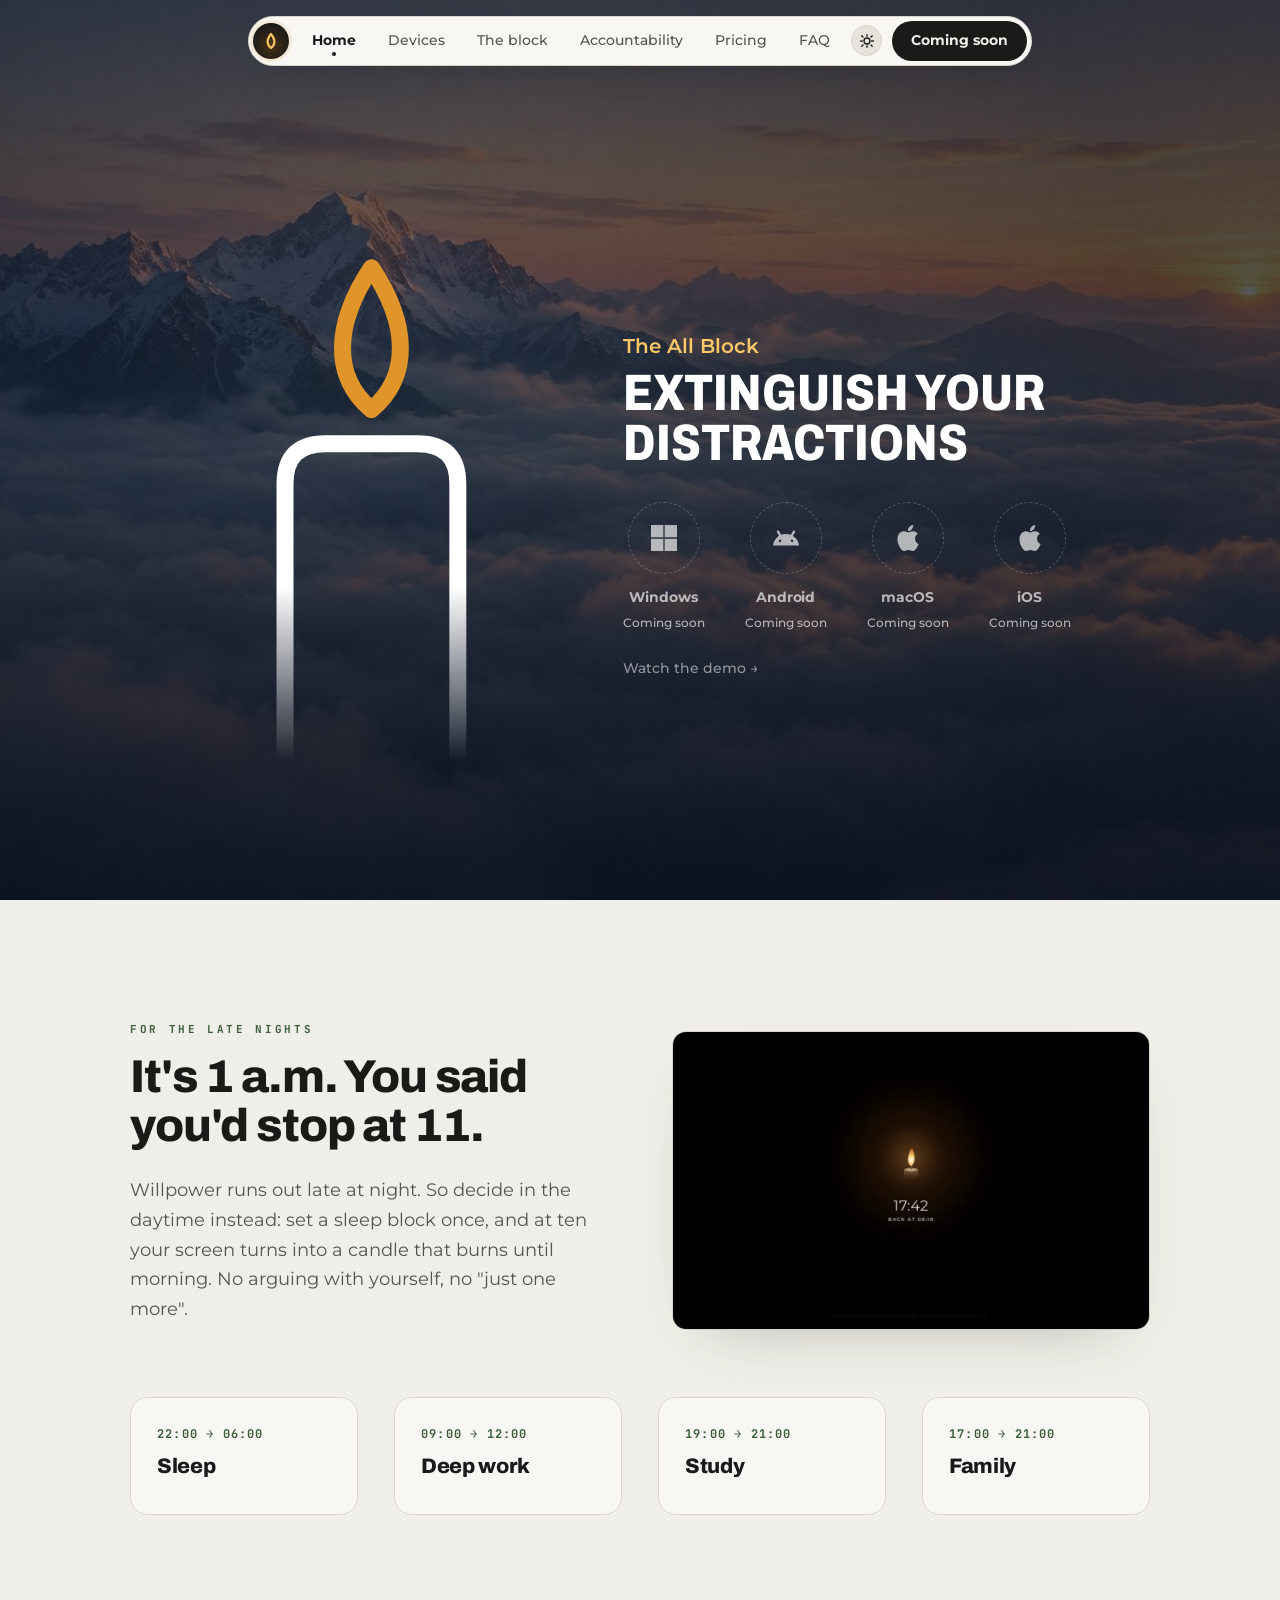
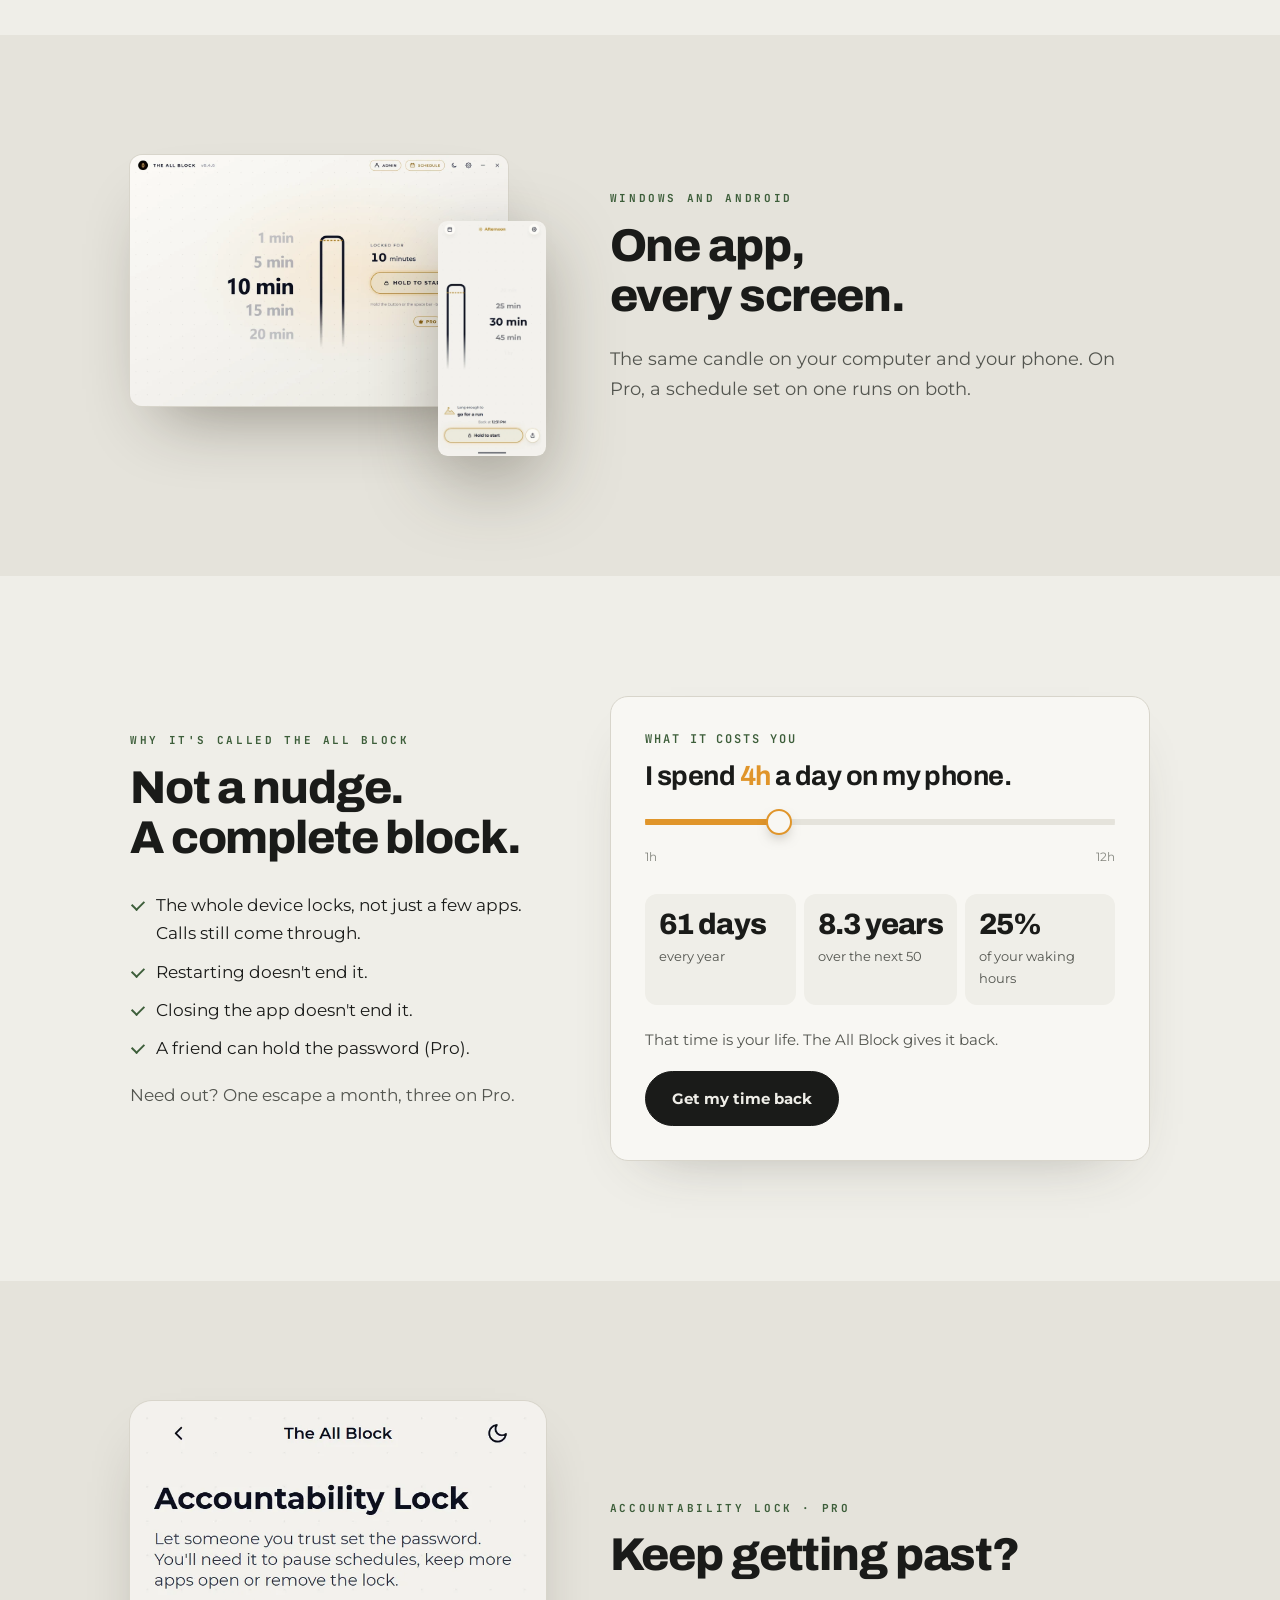
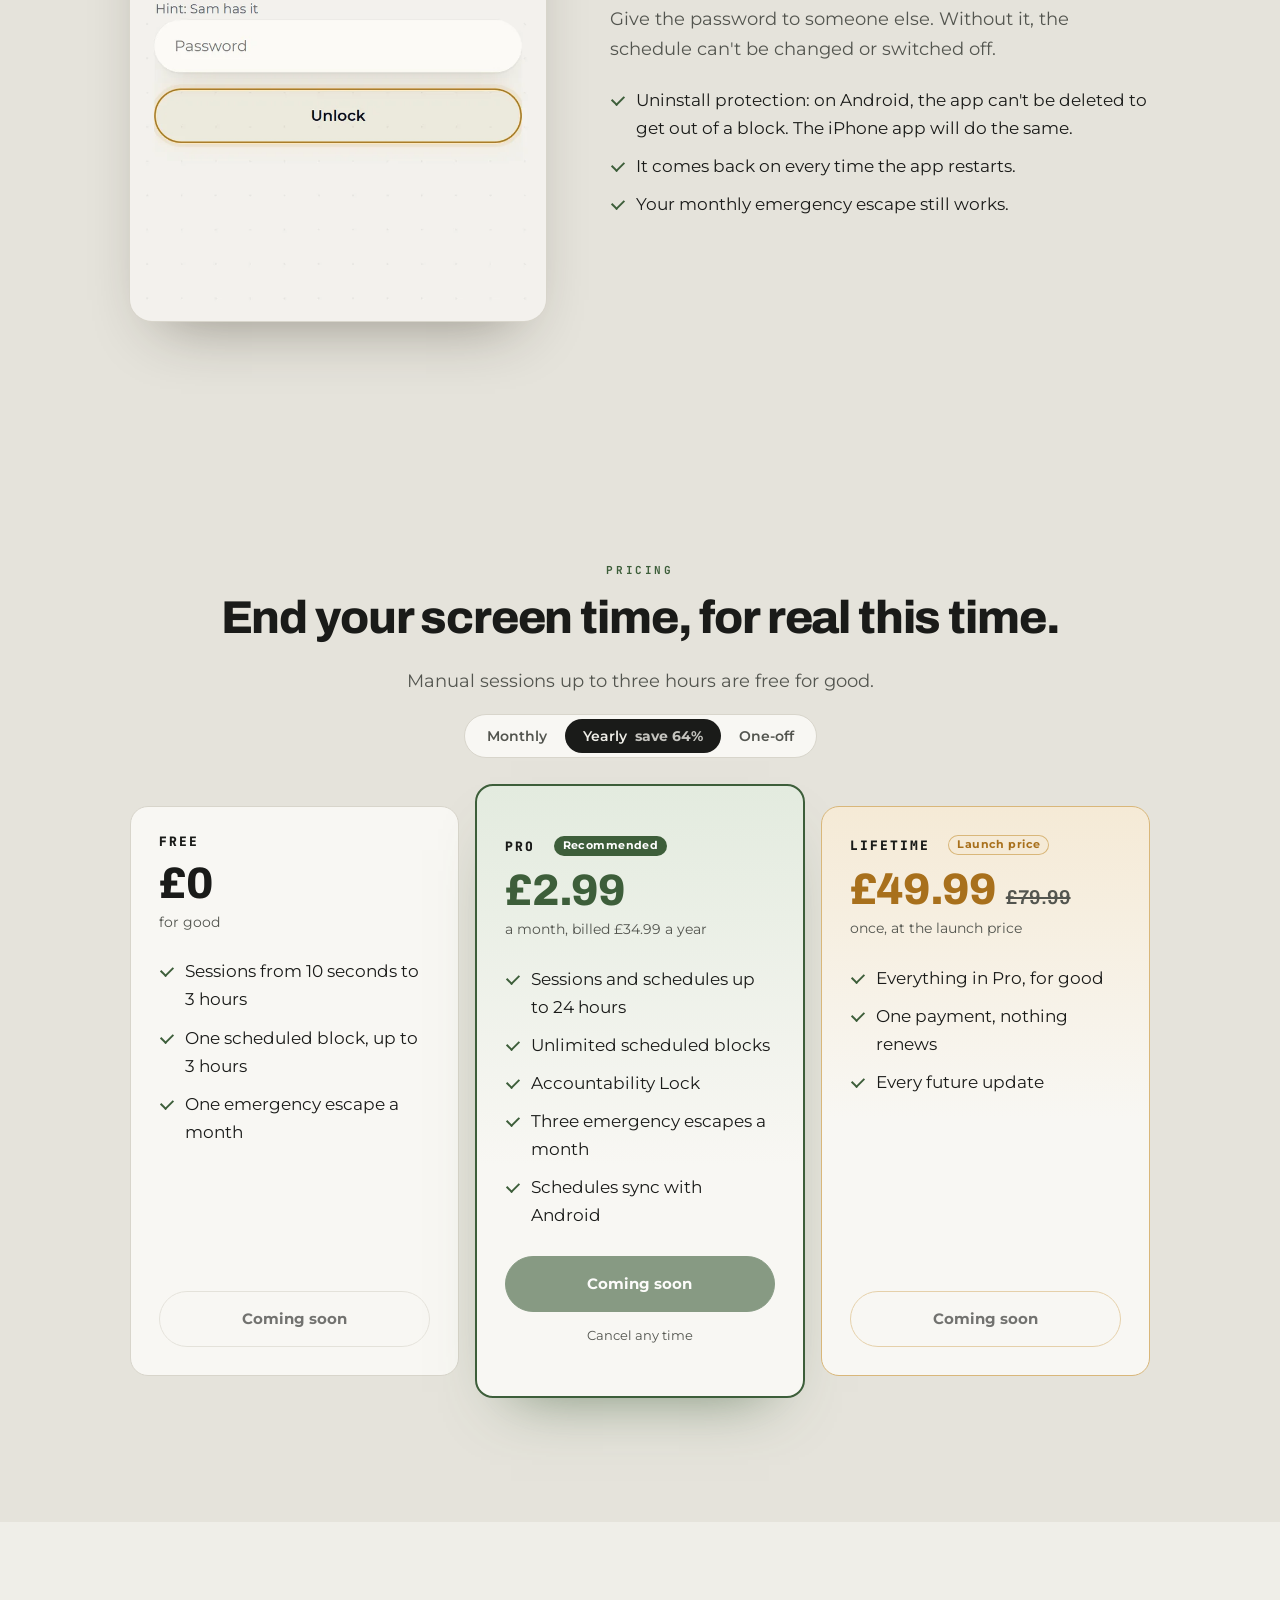
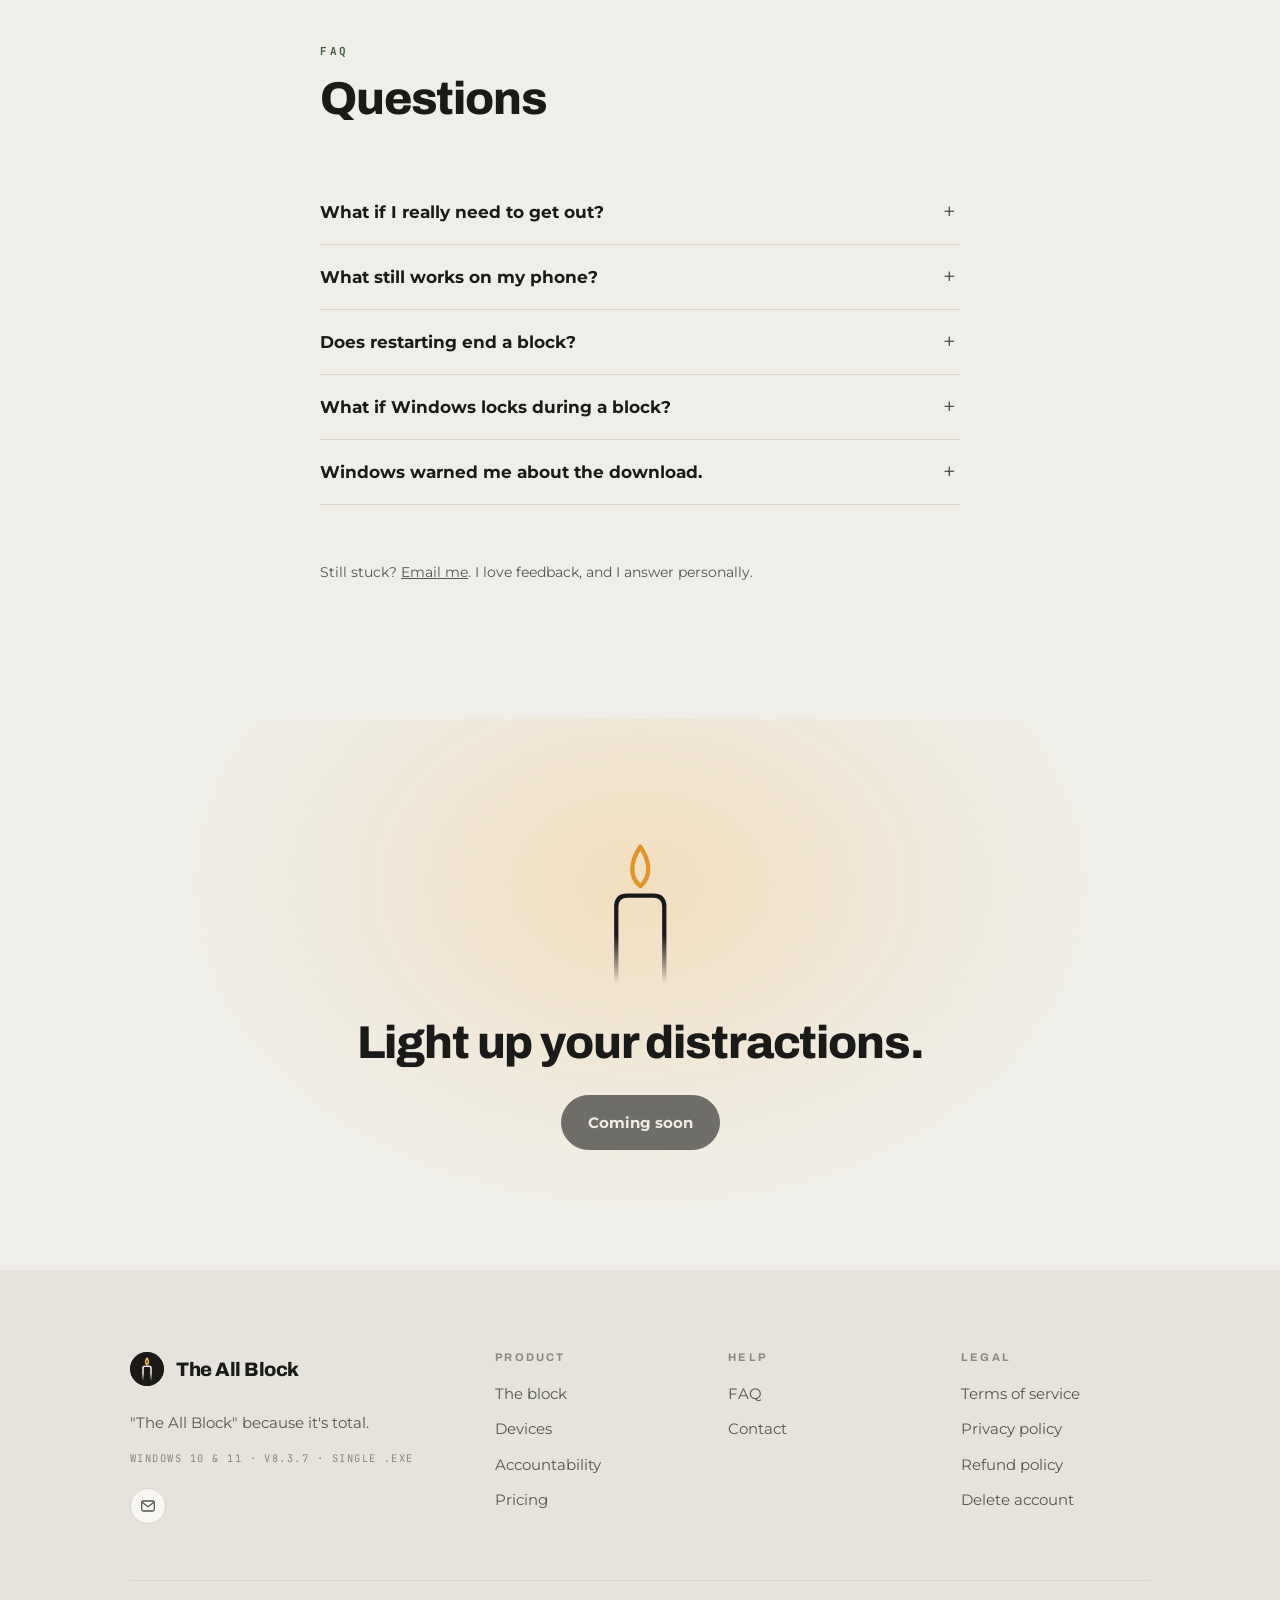
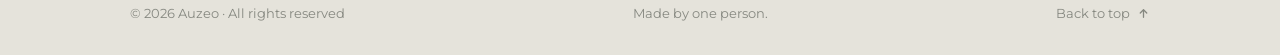
==== commit 2e7c7bbf: "Hero reads 'Extinguish your distractions'" ====
--- a/docs/beta/index.html
+++ b/docs/beta/index.html
@@ -1505,7 +1505,7 @@
 
 <!-- ═══ HERO ═══ -->
 <!-- Hero: the tall candle above the clouds, notifications going quiet at the edge. -->
-<header class="nh tc q-row pl-hero" id="top"><div class="pl-cw"><svg class="pl-mark pl-mk1" viewBox="176 92 160 350" aria-hidden="true"><defs><linearGradient id="plpl-mk1" gradientUnits="userSpaceOnUse" x1="0" y1="224" x2="0" y2="430"><stop offset="0" style="stop-color:var(--ink)"/><stop offset=".45" style="stop-color:var(--ink)"/><stop offset="1" style="stop-color:var(--ink);stop-opacity:0"/></linearGradient></defs><g fill="none" stroke-width="11" stroke-linejoin="round"><path d="M200 430V250q0-26 26-26h60q26 0 26 26v180" stroke="url(#plpl-mk1)" stroke-linecap="round"/><path class="pl-fl" d="M256 202c-26-22-24-56 0-92c24 36 26 70 0 92z"/></g></svg><div class="pl-fx" aria-hidden="true"><span class="pl-flare"></span></div></div><div class="ov lf"><h1><span class="em top">The All Block</span>Extinguish your<br>screen time</h1><div class="pl-dl pl-dl8"><span class="ci off"><i><svg class="pi" viewBox="0 0 24 24" aria-hidden="true"><path d="M0 0h11.4v11.4H0zM12.6 0H24v11.4H12.6zM0 12.6h11.4V24H0zM12.6 12.6H24V24H12.6z"/></svg></i><b>Windows</b><small>Coming soon</small></span><span class="ci off"><i><svg class="pi" viewBox="0 0 24 24" aria-hidden="true"><path d="M18.4395 5.5586c-.675 1.1664-1.352 2.3318-2.0274 3.498-.0366-.0155-.0742-.0286-.1113-.043-1.8249-.6957-3.484-.8-4.42-.787-1.8551.0185-3.3544.4643-4.2597.8203-.084-.1494-1.7526-3.021-2.0215-3.4864a1.1451 1.1451 0 0 0-.1406-.1914c-.3312-.364-.9054-.4859-1.379-.203-.475.282-.7136.9361-.3886 1.5019 1.9466 3.3696-.0966-.2158 1.9473 3.3593.0172.031-.4946.2642-1.3926 1.0177C2.8987 12.176.452 14.772 0 18.9902h24c-.119-1.1108-.3686-2.099-.7461-3.0683-.7438-1.9118-1.8435-3.2928-2.7402-4.1836a12.1048 12.1048 0 0 0-2.1309-1.6875c.6594-1.122 1.312-2.2559 1.9649-3.3848.2077-.3615.1886-.7956-.0079-1.1191a1.1001 1.1001 0 0 0-.8515-.5332c-.5225-.0536-.9392.3128-1.0488.5449zm-.0391 8.461c.3944.5926.324 1.3306-.1563 1.6503-.4799.3197-1.188.0985-1.582-.4941-.3944-.5927-.324-1.3307.1563-1.6504.4727-.315 1.1812-.1086 1.582.4941zM7.207 13.5273c.4803.3197.5506 1.0577.1563 1.6504-.394.5926-1.1038.8138-1.584.4941-.48-.3197-.5503-1.0577-.1563-1.6504.4008-.6021 1.1087-.8106 1.584-.4941z"/></svg></i><b>Android</b><small>Coming soon</small></span><span class="ci off"><i><svg class="pi" viewBox="0 0 24 24" aria-hidden="true"><path d="M12.152 6.896c-.948 0-2.415-1.078-3.96-1.04-2.04.027-3.91 1.183-4.961 3.014-2.117 3.675-.546 9.103 1.519 12.09 1.013 1.454 2.208 3.09 3.792 3.039 1.52-.065 2.09-.987 3.935-.987 1.831 0 2.35.987 3.96.948 1.637-.026 2.676-1.48 3.676-2.948 1.156-1.688 1.636-3.325 1.662-3.415-.039-.013-3.182-1.221-3.22-4.857-.026-3.04 2.48-4.494 2.597-4.559-1.429-2.09-3.623-2.324-4.39-2.376-2-.156-3.675 1.09-4.61 1.09zM15.53 3.83c.843-1.012 1.4-2.427 1.245-3.83-1.207.052-2.662.805-3.532 1.818-.78.896-1.454 2.338-1.273 3.714 1.338.104 2.715-.688 3.559-1.701"/></svg></i><b>macOS</b><small>Coming soon</small></span><span class="ci off"><i><svg class="pi" viewBox="0 0 24 24" aria-hidden="true"><path d="M12.152 6.896c-.948 0-2.415-1.078-3.96-1.04-2.04.027-3.91 1.183-4.961 3.014-2.117 3.675-.546 9.103 1.519 12.09 1.013 1.454 2.208 3.09 3.792 3.039 1.52-.065 2.09-.987 3.935-.987 1.831 0 2.35.987 3.96.948 1.637-.026 2.676-1.48 3.676-2.948 1.156-1.688 1.636-3.325 1.662-3.415-.039-.013-3.182-1.221-3.22-4.857-.026-3.04 2.48-4.494 2.597-4.559-1.429-2.09-3.623-2.324-4.39-2.376-2-.156-3.675 1.09-4.61 1.09zM15.53 3.83c.843-1.012 1.4-2.427 1.245-3.83-1.207.052-2.662.805-3.532 1.818-.78.896-1.454 2.338-1.273 3.714 1.338.104 2.715-.688 3.559-1.701"/></svg></i><b>iOS</b><small>Coming soon</small></span></div><button class="pl-demo" type="button" onclick="hsGo(3)">Watch the demo <span aria-hidden="true">→</span></button></div></header>
+<header class="nh tc q-row pl-hero" id="top"><div class="pl-cw"><svg class="pl-mark pl-mk1" viewBox="176 92 160 350" aria-hidden="true"><defs><linearGradient id="plpl-mk1" gradientUnits="userSpaceOnUse" x1="0" y1="224" x2="0" y2="430"><stop offset="0" style="stop-color:var(--ink)"/><stop offset=".45" style="stop-color:var(--ink)"/><stop offset="1" style="stop-color:var(--ink);stop-opacity:0"/></linearGradient></defs><g fill="none" stroke-width="11" stroke-linejoin="round"><path d="M200 430V250q0-26 26-26h60q26 0 26 26v180" stroke="url(#plpl-mk1)" stroke-linecap="round"/><path class="pl-fl" d="M256 202c-26-22-24-56 0-92c24 36 26 70 0 92z"/></g></svg><div class="pl-fx" aria-hidden="true"><span class="pl-flare"></span></div></div><div class="ov lf"><h1><span class="em top">The All Block</span>Extinguish your<br>distractions</h1><div class="pl-dl pl-dl8"><span class="ci off"><i><svg class="pi" viewBox="0 0 24 24" aria-hidden="true"><path d="M0 0h11.4v11.4H0zM12.6 0H24v11.4H12.6zM0 12.6h11.4V24H0zM12.6 12.6H24V24H12.6z"/></svg></i><b>Windows</b><small>Coming soon</small></span><span class="ci off"><i><svg class="pi" viewBox="0 0 24 24" aria-hidden="true"><path d="M18.4395 5.5586c-.675 1.1664-1.352 2.3318-2.0274 3.498-.0366-.0155-.0742-.0286-.1113-.043-1.8249-.6957-3.484-.8-4.42-.787-1.8551.0185-3.3544.4643-4.2597.8203-.084-.1494-1.7526-3.021-2.0215-3.4864a1.1451 1.1451 0 0 0-.1406-.1914c-.3312-.364-.9054-.4859-1.379-.203-.475.282-.7136.9361-.3886 1.5019 1.9466 3.3696-.0966-.2158 1.9473 3.3593.0172.031-.4946.2642-1.3926 1.0177C2.8987 12.176.452 14.772 0 18.9902h24c-.119-1.1108-.3686-2.099-.7461-3.0683-.7438-1.9118-1.8435-3.2928-2.7402-4.1836a12.1048 12.1048 0 0 0-2.1309-1.6875c.6594-1.122 1.312-2.2559 1.9649-3.3848.2077-.3615.1886-.7956-.0079-1.1191a1.1001 1.1001 0 0 0-.8515-.5332c-.5225-.0536-.9392.3128-1.0488.5449zm-.0391 8.461c.3944.5926.324 1.3306-.1563 1.6503-.4799.3197-1.188.0985-1.582-.4941-.3944-.5927-.324-1.3307.1563-1.6504.4727-.315 1.1812-.1086 1.582.4941zM7.207 13.5273c.4803.3197.5506 1.0577.1563 1.6504-.394.5926-1.1038.8138-1.584.4941-.48-.3197-.5503-1.0577-.1563-1.6504.4008-.6021 1.1087-.8106 1.584-.4941z"/></svg></i><b>Android</b><small>Coming soon</small></span><span class="ci off"><i><svg class="pi" viewBox="0 0 24 24" aria-hidden="true"><path d="M12.152 6.896c-.948 0-2.415-1.078-3.96-1.04-2.04.027-3.91 1.183-4.961 3.014-2.117 3.675-.546 9.103 1.519 12.09 1.013 1.454 2.208 3.09 3.792 3.039 1.52-.065 2.09-.987 3.935-.987 1.831 0 2.35.987 3.96.948 1.637-.026 2.676-1.48 3.676-2.948 1.156-1.688 1.636-3.325 1.662-3.415-.039-.013-3.182-1.221-3.22-4.857-.026-3.04 2.48-4.494 2.597-4.559-1.429-2.09-3.623-2.324-4.39-2.376-2-.156-3.675 1.09-4.61 1.09zM15.53 3.83c.843-1.012 1.4-2.427 1.245-3.83-1.207.052-2.662.805-3.532 1.818-.78.896-1.454 2.338-1.273 3.714 1.338.104 2.715-.688 3.559-1.701"/></svg></i><b>macOS</b><small>Coming soon</small></span><span class="ci off"><i><svg class="pi" viewBox="0 0 24 24" aria-hidden="true"><path d="M12.152 6.896c-.948 0-2.415-1.078-3.96-1.04-2.04.027-3.91 1.183-4.961 3.014-2.117 3.675-.546 9.103 1.519 12.09 1.013 1.454 2.208 3.09 3.792 3.039 1.52-.065 2.09-.987 3.935-.987 1.831 0 2.35.987 3.96.948 1.637-.026 2.676-1.48 3.676-2.948 1.156-1.688 1.636-3.325 1.662-3.415-.039-.013-3.182-1.221-3.22-4.857-.026-3.04 2.48-4.494 2.597-4.559-1.429-2.09-3.623-2.324-4.39-2.376-2-.156-3.675 1.09-4.61 1.09zM15.53 3.83c.843-1.012 1.4-2.427 1.245-3.83-1.207.052-2.662.805-3.532 1.818-.78.896-1.454 2.338-1.273 3.714 1.338.104 2.715-.688 3.559-1.701"/></svg></i><b>iOS</b><small>Coming soon</small></span></div><button class="pl-demo" type="button" onclick="hsGo(3)">Watch the demo <span aria-hidden="true">→</span></button></div></header>
 <!-- The old hero stays, off-screen, because its drum and Start button run the "Light it" demo. -->
 <header class="hero" id="oldtop" aria-hidden="true">
   <div class="hero-bg" aria-hidden="true">
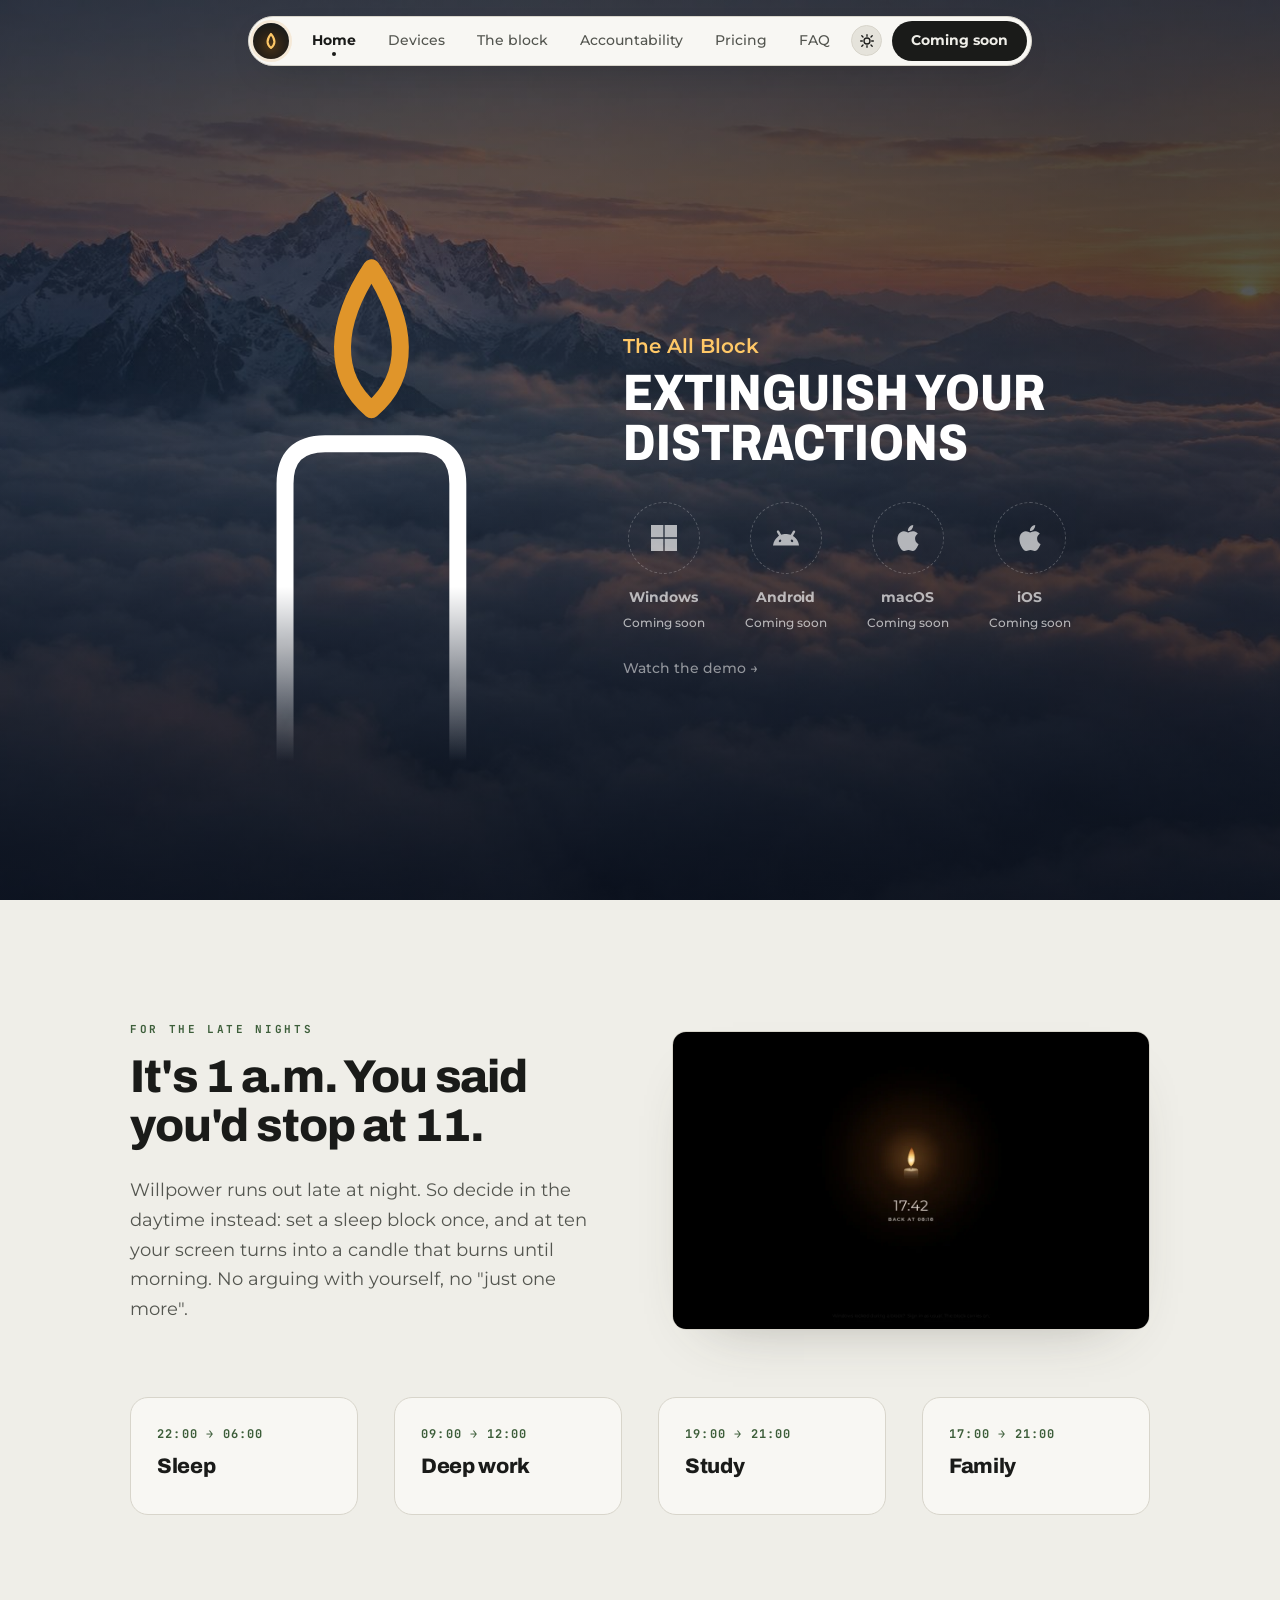
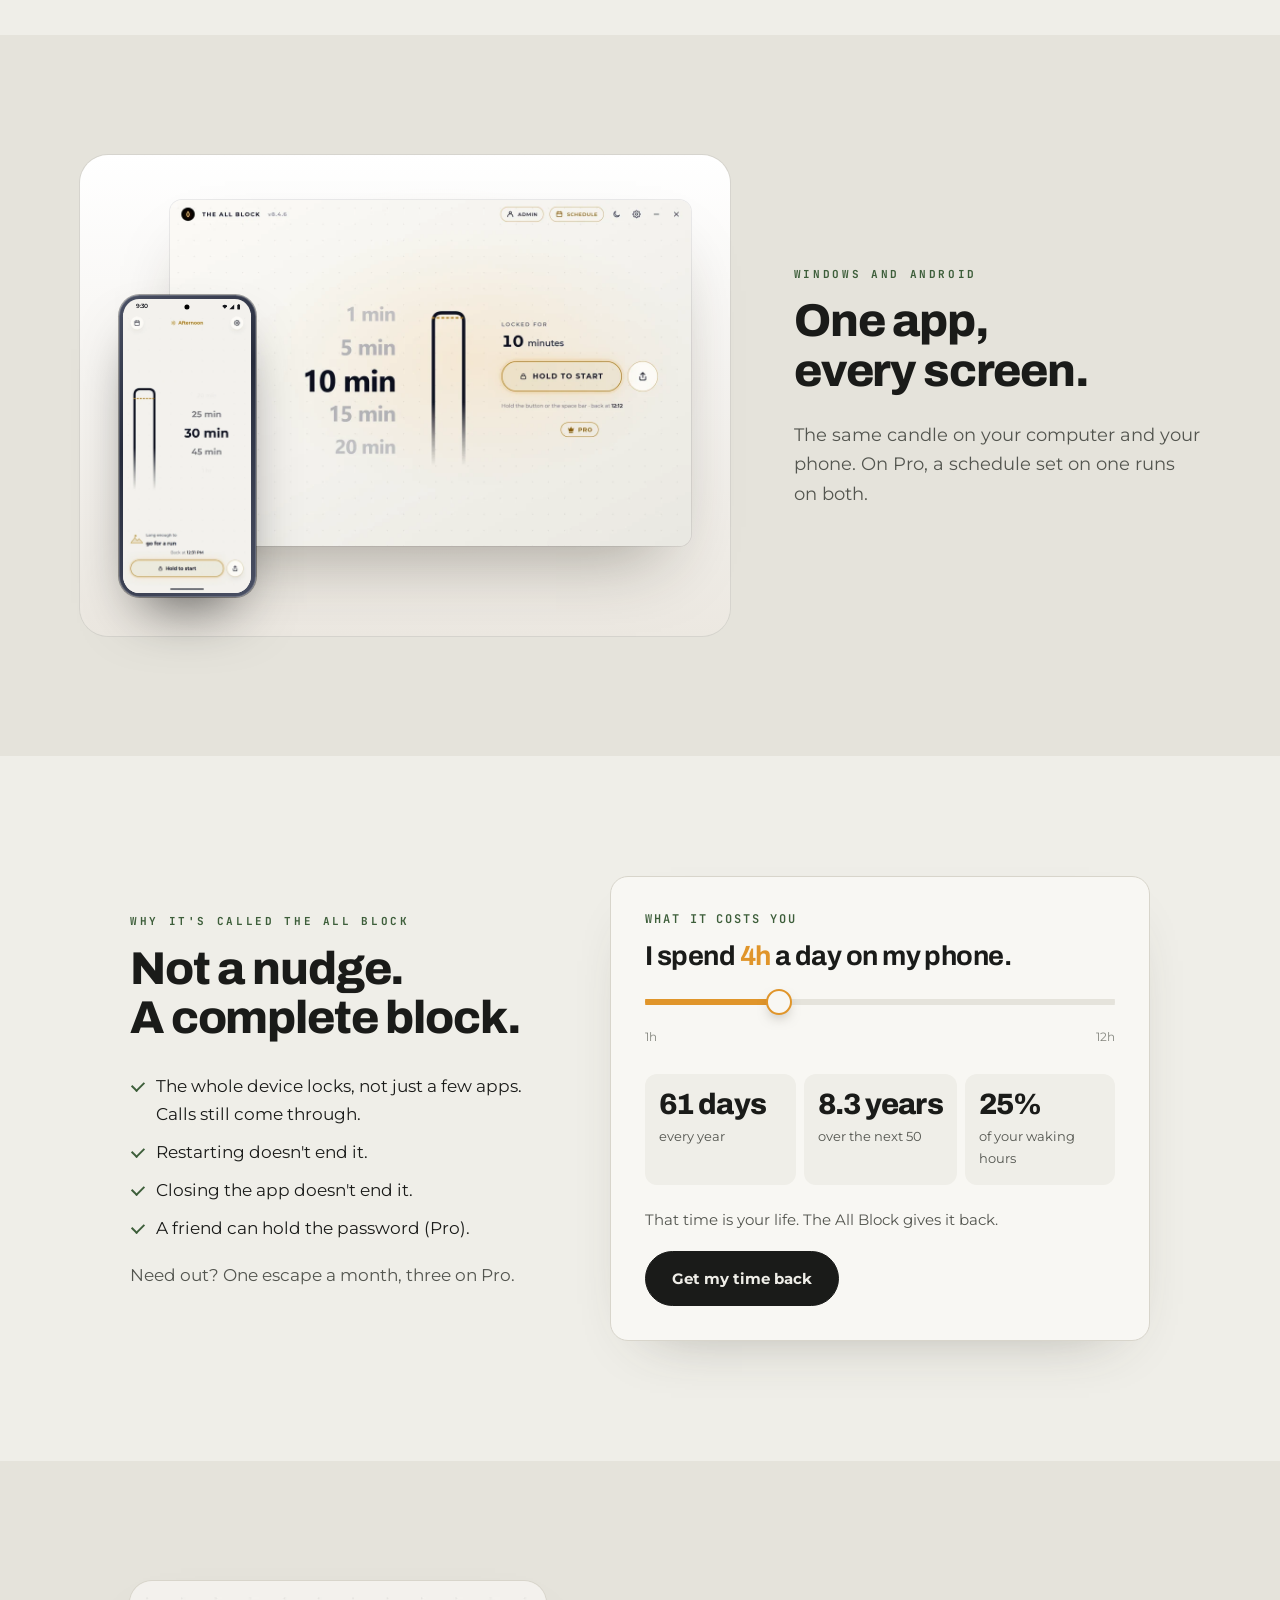
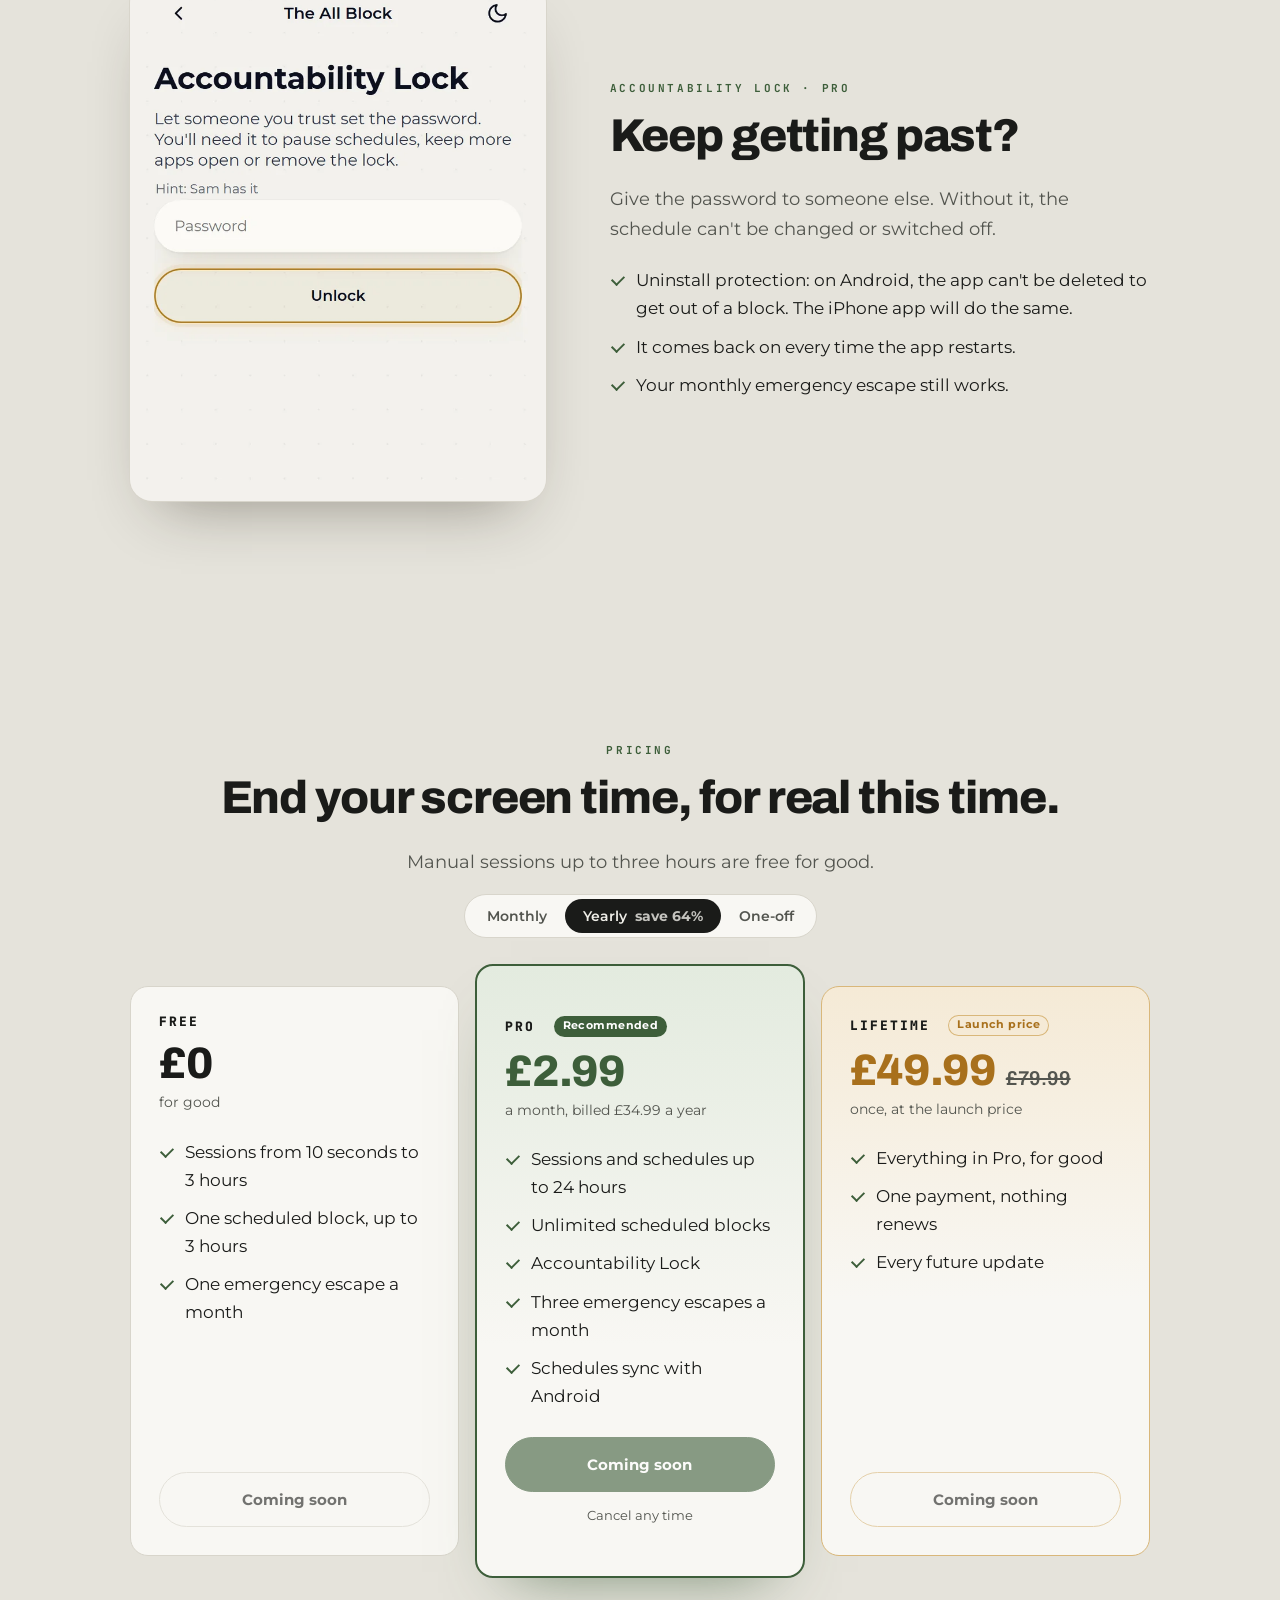
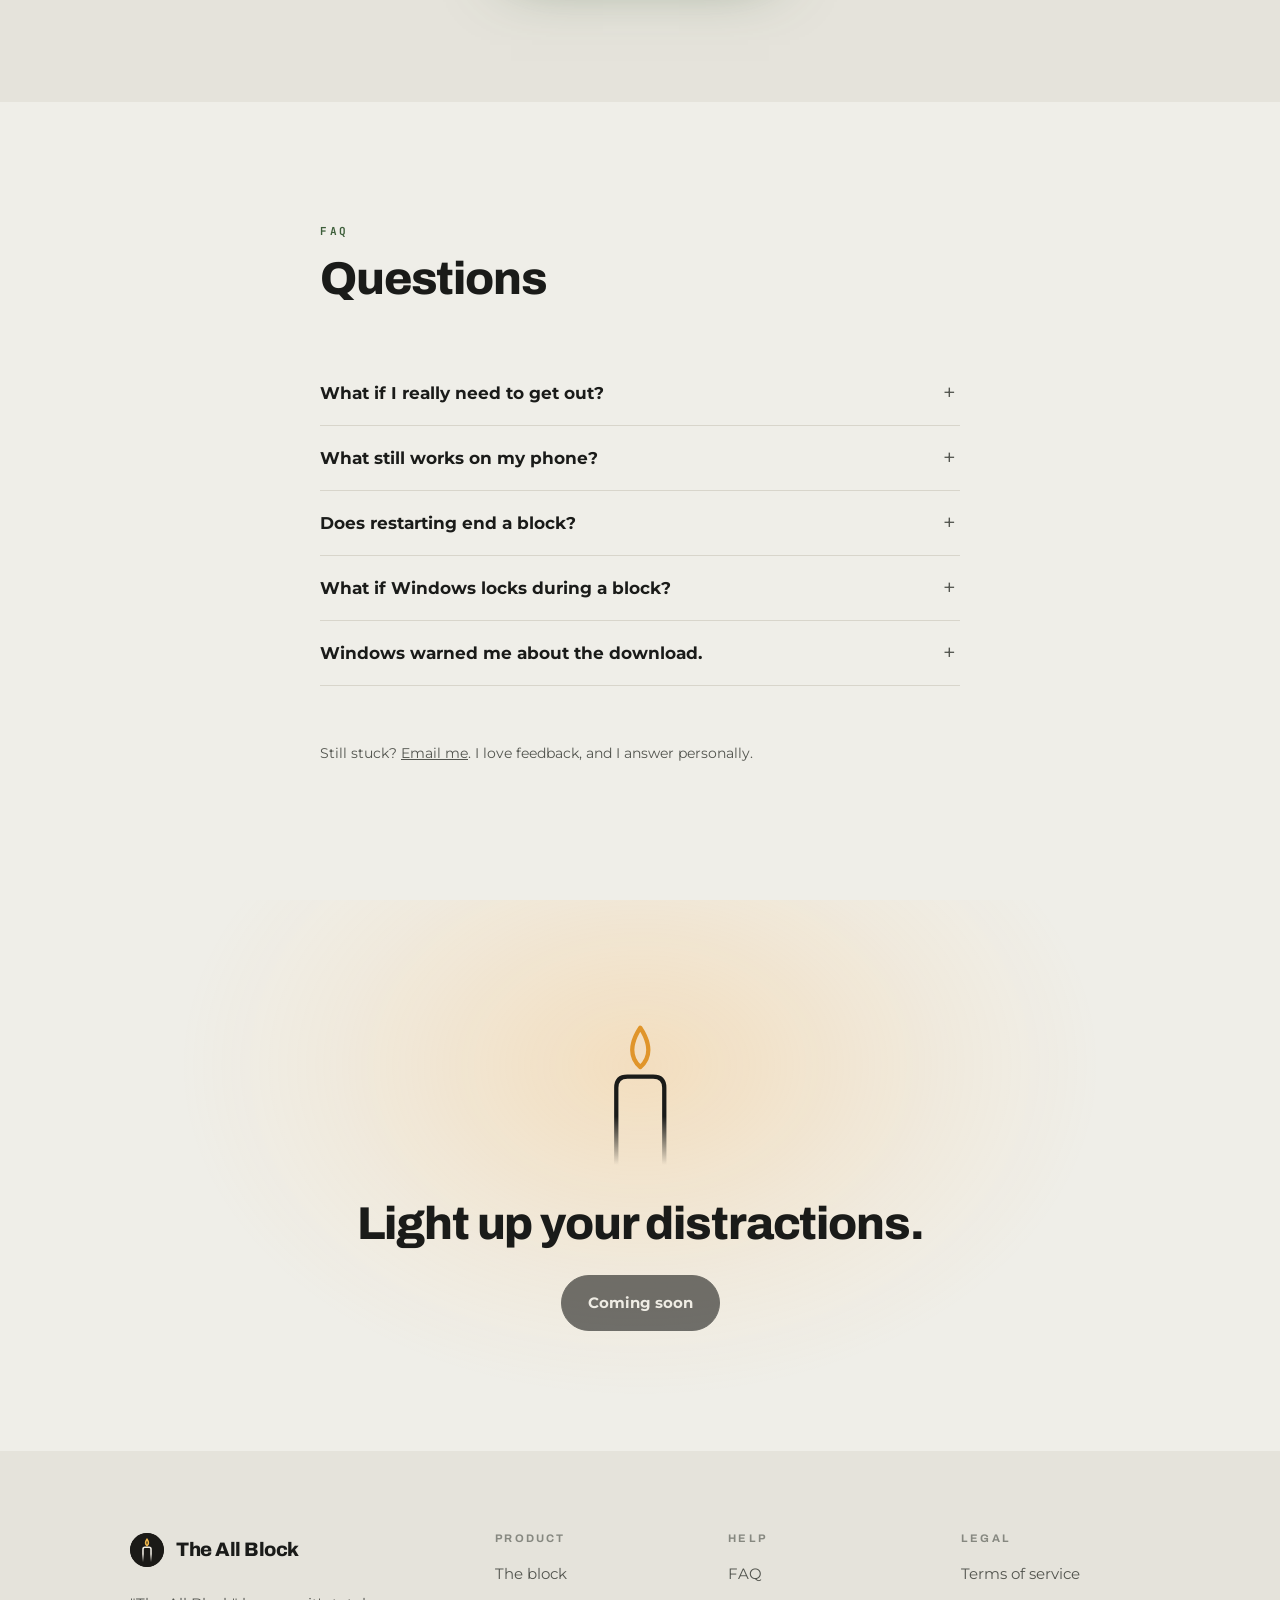
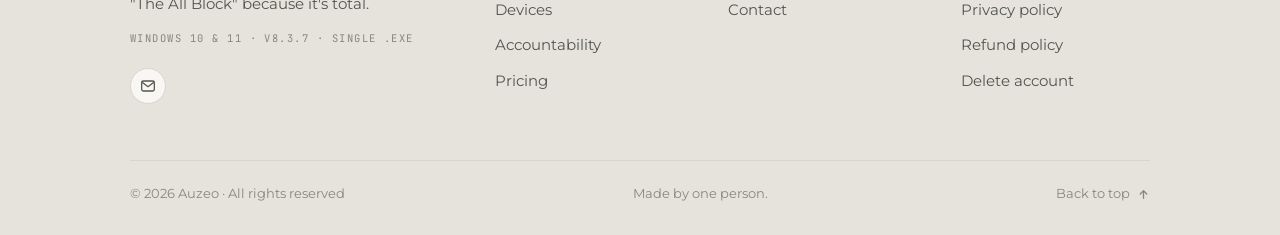
==== commit 500d31d5: "Site: devices section shows the phone in a frame on a soft lit card" ====
--- a/docs/beta/index.html
+++ b/docs/beta/index.html
@@ -1404,12 +1404,26 @@
 @media(max-width:800px){.pl-hero .pl-cw{margin:0 auto 22px}.fx-n{width:190px;font-size:11.5px}}
 
 /* One app, every screen: the desktop window with the phone over its corner */
-.pl-combo{position:relative;padding:0 9% 12% 0}
 .pl-lockph{display:block;width:100%;max-width:460px;height:auto;margin:0 auto;border-radius:22px;box-shadow:0 0 0 1px var(--line),0 30px 60px -30px rgba(40,34,20,.45)}
 :root[data-theme="dark"] .pl-lockph{box-shadow:0 0 0 1px var(--line),0 30px 60px -30px rgba(0,0,0,.8)}
-.pl-combo .pl-win{width:100%;border-radius:12px;box-shadow:0 0 0 1px var(--line),0 36px 70px -30px rgba(40,34,20,.45)}
-.pl-combo .pl-ph{position:absolute;right:0;bottom:0;height:78%;width:auto;border-radius:8.8%/4.1%;filter:drop-shadow(0 26px 36px rgba(40,34,20,.32))}
-:root[data-theme="dark"] .pl-combo .pl-win{box-shadow:0 0 0 1px var(--line),0 36px 70px -30px rgba(0,0,0,.8)}
+/* A soft lit card, a few shades off the page, with a warm glow behind the devices */
+.pl-combo{border-radius:28px;padding:7% 6% 6%;background:radial-gradient(60% 55% at 55% 45%,rgba(255,170,80,.16),transparent 70%),linear-gradient(180deg,#fff,#ece8e1);box-shadow:0 0 0 1px rgba(20,22,28,.07)}
+:root[data-theme="dark"] .pl-combo{background:radial-gradient(60% 55% at 55% 45%,rgba(255,160,70,.13),transparent 70%),linear-gradient(180deg,#252f4d,#161c32);box-shadow:inset 0 1px 0 rgba(255,255,255,.07),0 0 0 1px rgba(160,175,215,.12)}
+.pl-stage{position:relative;padding:0 0 9% 9%}
+.v2 #devices .v-wrap{max-width:1240px}
+.v2 #devices .v-split{grid-template-columns:1.6fr 1fr}
+@media(max-width:860px){.v2 #devices .v-split{grid-template-columns:1fr}}
+.pl-win{border-radius:12px;overflow:hidden;box-shadow:0 0 0 1px rgba(20,22,28,.08),0 36px 70px -30px rgba(40,34,20,.4)}
+:root[data-theme="dark"] .pl-win{box-shadow:0 0 0 1px rgba(255,255,255,.14),0 36px 70px -30px rgba(0,0,0,.7)}
+.pl-win img,.pl-scr img{display:block;width:100%;height:auto}
+.pl-pw{position:absolute;left:0;bottom:0;width:24%}
+.pl-phone{position:relative;padding:3.2%;border-radius:15%/7%;background:linear-gradient(145deg,#4a5064,#262b3b 40%,#4a5064);box-shadow:inset 0 0 0 1px rgba(255,255,255,.18),0 0 0 1px rgba(0,0,0,.35),0 30px 60px -24px rgba(0,0,0,.7)}
+.pl-scr{position:relative;container-type:inline-size;border-radius:12.6%/5.9%;overflow:hidden;background:#f3f1ed}
+:root[data-theme="dark"] .pl-scr{background:#090e1c}
+.pl-sb{position:relative;display:flex;justify-content:space-between;align-items:center;height:11cqw;padding:1.5cqw 9cqw 0 10cqw;font:600 4.4cqw/1 Montserrat,sans-serif;color:#14161c}
+:root[data-theme="dark"] .pl-sb{color:#e8e9ee}
+.pl-sb i{font-style:normal;display:flex;gap:1.4cqw;align-items:center}
+.pl-sb .cam{position:absolute;left:50%;top:55%;width:4cqw;height:4cqw;border-radius:50%;background:#000;transform:translate(-50%,-50%)}
 
 /* Pricing colour (2026-11-18): Free neutral, Pro green, Lifetime gold */
 .v2 #pricing{--pro:#3d5e3a;--pro-ink:#fff;--pro-soft:#e3ebdf;--pro-line:#3d5e3a;--gold:#a8701c;--gold-soft:#f5ead6;--gold-line:#d9b77a}
@@ -1656,7 +1670,7 @@
 <section id="devices" class="v-band v-sand"><div class="v-wrap v-split v-flip">
  <div><p class="v-eyebrow">Windows and Android</p><h2>One app,<br>every screen.</h2>
  <p class="v-lede">The same candle on your computer and your phone. On Pro, a schedule set on one runs on both.</p></div>
- <div class="pl-combo"><img class="pl-win v-sw-l" src="../img/v3/d_timer_light.webp" alt="The All Block on Windows" loading="lazy"><img class="pl-win v-sw-d" src="../img/v3/d_timer_dark.webp" alt="The All Block on Windows" loading="lazy"><img class="pl-ph v-sw-l" src="../img/v3/p_timer_light.webp" alt="The All Block on Android" loading="lazy"><img class="pl-ph v-sw-d" src="../img/v3/p_timer_dark.webp" alt="The All Block on Android" loading="lazy"></div></div></section>
+ <div class="pl-combo"><div class="pl-stage"><div class="pl-win"><img class="v-sw-l" src="../img/v3/d_timer_light.webp" alt="The All Block on Windows" loading="lazy"><img class="v-sw-d" src="../img/v3/d_timer_dark.webp" alt="The All Block on Windows" loading="lazy"></div><div class="pl-pw"><div class="pl-phone"><div class="pl-scr"><div class="pl-sb" aria-hidden="true"><i>9:30</i><i class="cam"></i><i><svg width="1em" height="1em" viewBox="0 0 24 24" fill="currentColor"><path d="M12 20 1 8a16 16 0 0 1 22 0z"/></svg><svg width="1em" height="1em" viewBox="0 0 24 24" fill="currentColor"><path d="M22 2v20H2z"/></svg><svg width=".6em" height="1em" viewBox="0 0 14 24" fill="currentColor"><rect x="1" y="3" width="12" height="20" rx="2"/><rect x="4" y="0" width="6" height="3"/></svg></i></div><img class="v-sw-l" src="../img/v3/p_timer_light.webp" alt="The All Block on Android" loading="lazy"><img class="v-sw-d" src="../img/v3/p_timer_dark.webp" alt="The All Block on Android" loading="lazy"></div></div></div></div></div></div></section>
 <section id="how" class="v-band"><div class="v-wrap v-split">
  <div><p class="v-eyebrow">Why it's called The All Block</p><h2>Not a nudge.<br>A complete block.</h2>
  <ul class="v-ticks"><li>The whole device locks, not just a few apps. Calls still come through.</li><li>Restarting doesn't end it.</li><li>Closing the app doesn't end it.</li><li>A friend can hold the password (Pro).</li></ul>
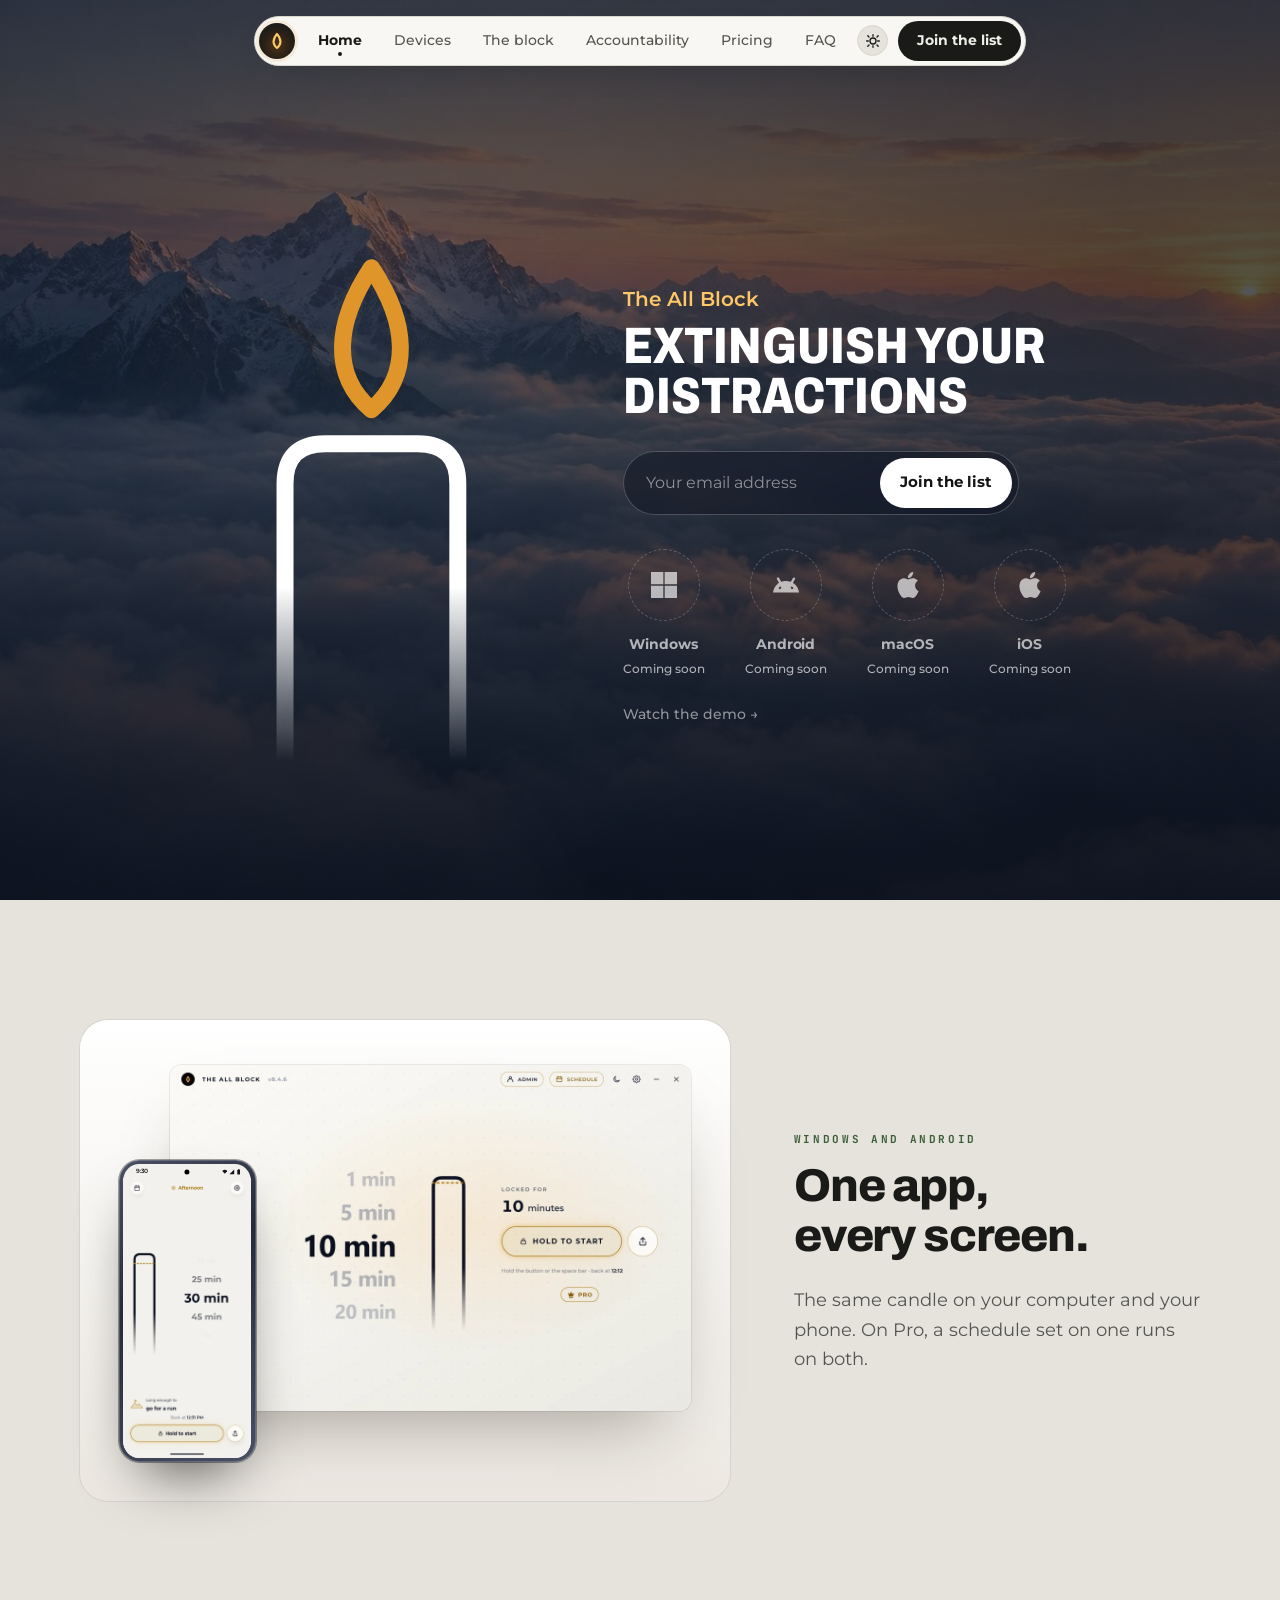
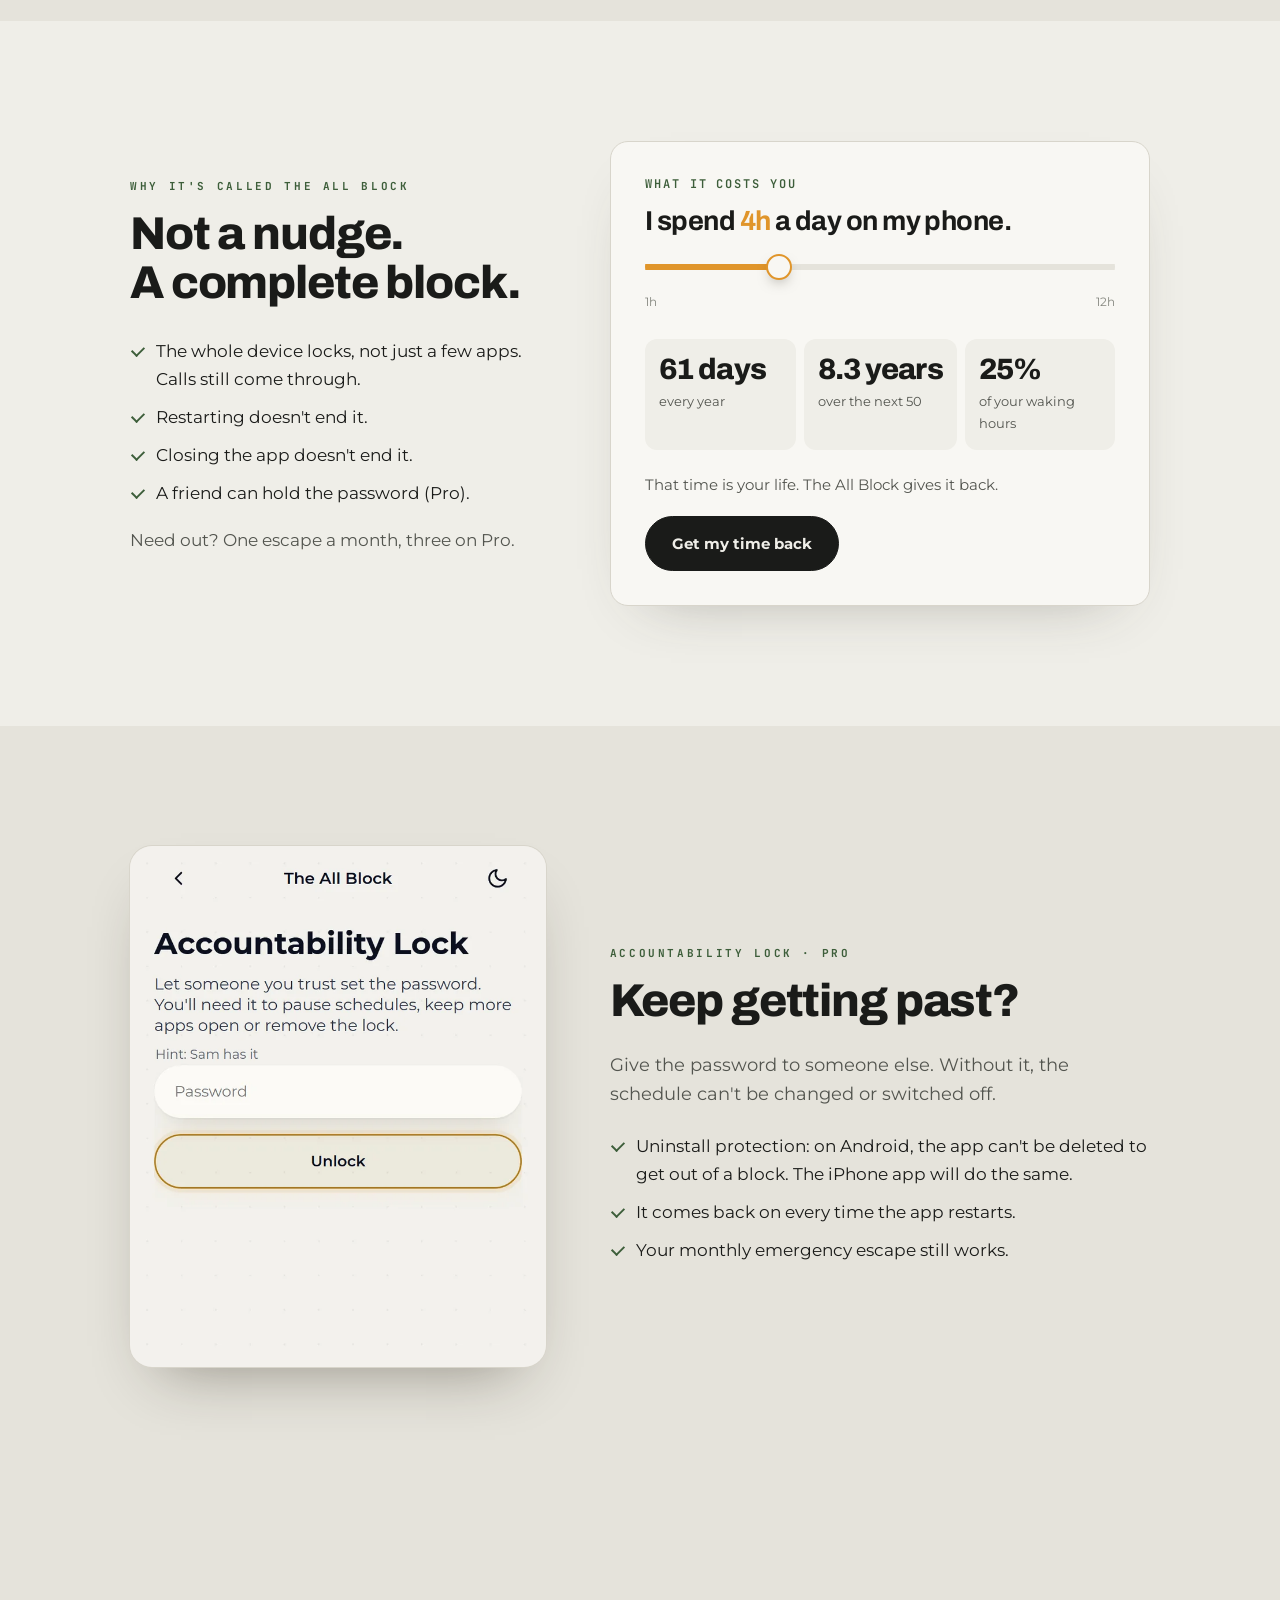
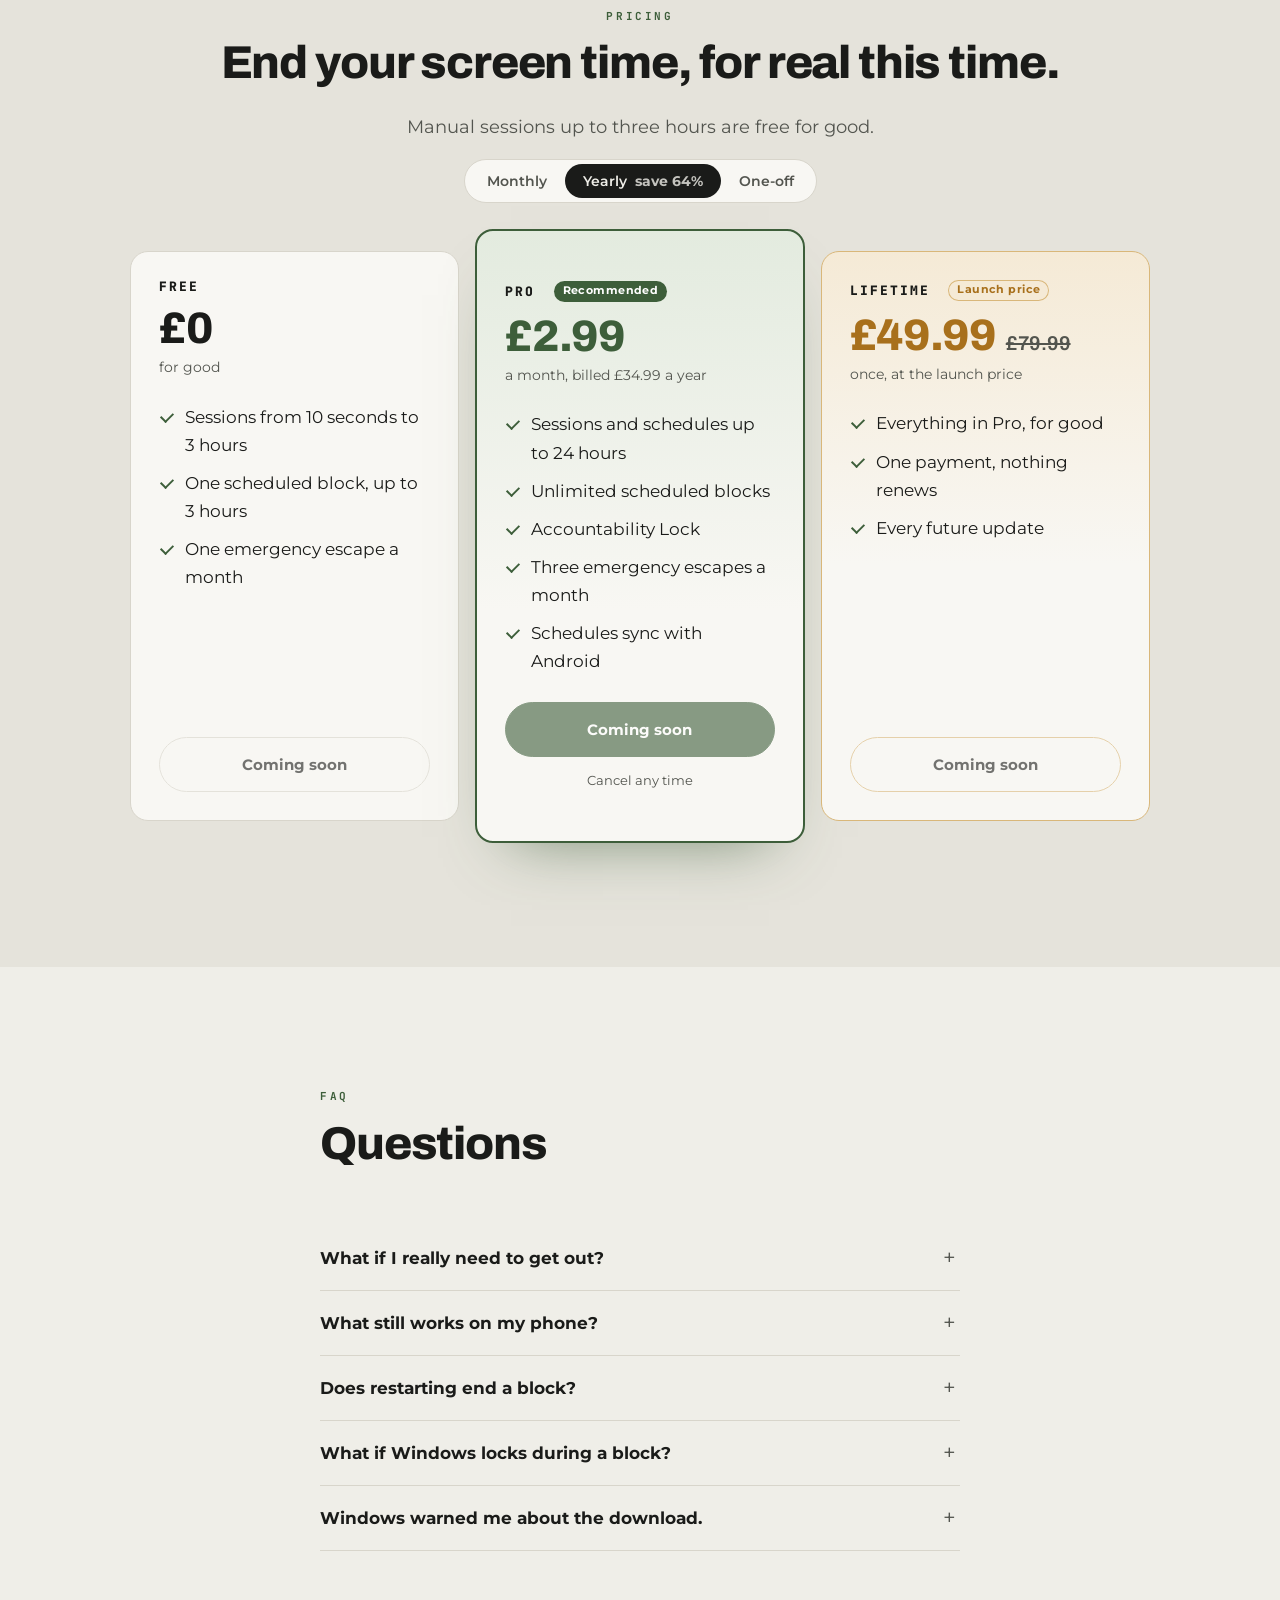
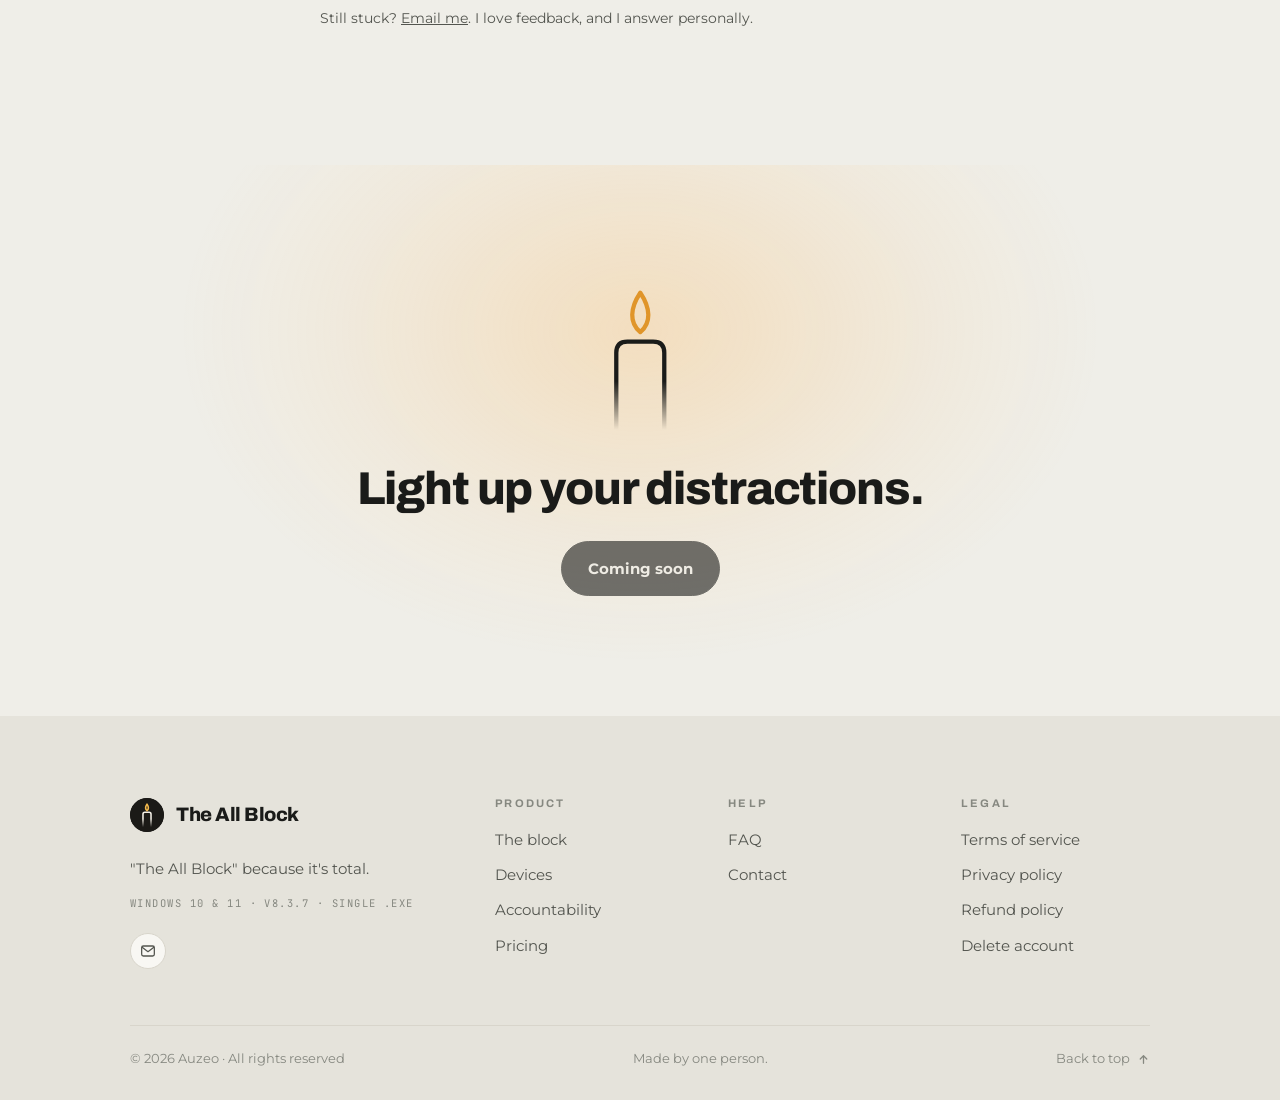
==== commit 3e314560: "Shelve the late-nights section; beta: email waiting list" ====
--- a/docs/beta/index.html
+++ b/docs/beta/index.html
@@ -1470,7 +1470,7 @@
 .pl-hero .ov.lf{display:flex;flex-direction:column;align-items:center;width:100%;margin-top:22px}
 .pl-hero .pl-demo{order:1;margin-top:6px}
 .pl-hero .pl-dl{order:2;margin-top:20px}
-#who{margin-top:max(160px,24vh)}}
+#devices{margin-top:max(160px,24vh)}}
 </style>
 <style id="mountains">
 /* Hero (2026-11-18): The All Block in gold above a smaller, condensed "Extinguish your screen time" */
@@ -1489,7 +1489,32 @@
 .nh.pl-hero .fx-t{color:rgba(255,255,255,.82)}
 .nh.pl-hero .fx-o{color:#fff}
 </style>
-<style id="dl-paused">.dl-off{cursor:default!important;pointer-events:none;opacity:.6}</style></head>
+<style id="dl-paused">.dl-off{cursor:default!important;pointer-events:none;opacity:.6}</style><style id="waitlist">
+/* Hero waiting list (2026-11-20): one field and one button, frosted over the photo. */
+.wl{margin-top:30px;max-width:470px}
+.wl-row{display:flex;gap:6px;padding:6px;border-radius:999px;background:rgba(14,18,30,.5);border:1px solid rgba(255,255,255,.22);
+ -webkit-backdrop-filter:blur(10px) saturate(1.2);backdrop-filter:blur(10px) saturate(1.2);transition:border-color .2s ease}
+.wl-row:focus-within{border-color:rgba(255,200,103,.75)}
+.wl input{flex:1;min-width:0;background:none;border:0;outline:0;color:#fff;font:inherit;font-size:16px;padding:0 8px 0 16px}
+.wl input::placeholder{color:rgba(255,255,255,.5)}
+.wl button{flex:none;border:0;border-radius:999px;background:#fff;color:#141416;font:inherit;font-size:14.5px;font-weight:700;
+ padding:12px 20px;cursor:pointer;white-space:nowrap;transition:transform .16s cubic-bezier(.23,1,.32,1),opacity .2s ease}
+.wl button:active{transform:scale(.97)}
+.wl button:focus-visible{outline:2px solid #ffc867;outline-offset:2px}
+.wl button[disabled]{opacity:.6;cursor:default}
+.wl-msg{margin:10px 0 0 16px;font-size:12.5px;color:rgba(255,255,255,.6);}
+.wl-msg:empty{display:none}
+.wl-msg.bad{color:#ffb8ab}
+.wl-row.bad{border-color:rgba(255,140,120,.8)}
+.wl-fix{background:none;border:0;padding:0;font:inherit;font-weight:700;color:#fff;text-decoration:underline;text-underline-offset:3px;cursor:pointer}
+.wl-fix:focus-visible{outline:2px solid #ffc867;outline-offset:2px;border-radius:3px}
+.wl.done .wl-row{display:none}
+.wl.done .wl-msg{margin:0;font-size:19px;font-weight:700;color:#ffc867}
+@media(max-width:800px){.pl-hero .pl-cw .pl-mark{height:clamp(190px,34svh,400px)}.wl{width:100%;max-width:420px;margin-top:20px}.wl-msg{text-align:center;margin-left:0;margin-right:0}}
+@media(max-width:380px){.wl button{padding:12px 15px}}
+@media (prefers-reduced-motion:reduce){.wl button,.wl-row{transition:none}}
+</style>
+</head>
 <body>
 
 
@@ -1513,13 +1538,13 @@
         <path d="M20 14.5A8.5 8.5 0 1 1 9.5 4a7 7 0 0 0 10.5 10.5Z"/>
       </svg>
     </button>
-    <a class="nav-cta" href="#get">Coming soon</a>
+    <a class="nav-cta" href="#top" id="wl-nav">Join the list</a>
   </div>
 </nav>
 
 <!-- ═══ HERO ═══ -->
 <!-- Hero: the tall candle above the clouds, notifications going quiet at the edge. -->
-<header class="nh tc q-row pl-hero" id="top"><div class="pl-cw"><svg class="pl-mark pl-mk1" viewBox="176 92 160 350" aria-hidden="true"><defs><linearGradient id="plpl-mk1" gradientUnits="userSpaceOnUse" x1="0" y1="224" x2="0" y2="430"><stop offset="0" style="stop-color:var(--ink)"/><stop offset=".45" style="stop-color:var(--ink)"/><stop offset="1" style="stop-color:var(--ink);stop-opacity:0"/></linearGradient></defs><g fill="none" stroke-width="11" stroke-linejoin="round"><path d="M200 430V250q0-26 26-26h60q26 0 26 26v180" stroke="url(#plpl-mk1)" stroke-linecap="round"/><path class="pl-fl" d="M256 202c-26-22-24-56 0-92c24 36 26 70 0 92z"/></g></svg><div class="pl-fx" aria-hidden="true"><span class="pl-flare"></span></div></div><div class="ov lf"><h1><span class="em top">The All Block</span>Extinguish your<br>distractions</h1><div class="pl-dl pl-dl8"><span class="ci off"><i><svg class="pi" viewBox="0 0 24 24" aria-hidden="true"><path d="M0 0h11.4v11.4H0zM12.6 0H24v11.4H12.6zM0 12.6h11.4V24H0zM12.6 12.6H24V24H12.6z"/></svg></i><b>Windows</b><small>Coming soon</small></span><span class="ci off"><i><svg class="pi" viewBox="0 0 24 24" aria-hidden="true"><path d="M18.4395 5.5586c-.675 1.1664-1.352 2.3318-2.0274 3.498-.0366-.0155-.0742-.0286-.1113-.043-1.8249-.6957-3.484-.8-4.42-.787-1.8551.0185-3.3544.4643-4.2597.8203-.084-.1494-1.7526-3.021-2.0215-3.4864a1.1451 1.1451 0 0 0-.1406-.1914c-.3312-.364-.9054-.4859-1.379-.203-.475.282-.7136.9361-.3886 1.5019 1.9466 3.3696-.0966-.2158 1.9473 3.3593.0172.031-.4946.2642-1.3926 1.0177C2.8987 12.176.452 14.772 0 18.9902h24c-.119-1.1108-.3686-2.099-.7461-3.0683-.7438-1.9118-1.8435-3.2928-2.7402-4.1836a12.1048 12.1048 0 0 0-2.1309-1.6875c.6594-1.122 1.312-2.2559 1.9649-3.3848.2077-.3615.1886-.7956-.0079-1.1191a1.1001 1.1001 0 0 0-.8515-.5332c-.5225-.0536-.9392.3128-1.0488.5449zm-.0391 8.461c.3944.5926.324 1.3306-.1563 1.6503-.4799.3197-1.188.0985-1.582-.4941-.3944-.5927-.324-1.3307.1563-1.6504.4727-.315 1.1812-.1086 1.582.4941zM7.207 13.5273c.4803.3197.5506 1.0577.1563 1.6504-.394.5926-1.1038.8138-1.584.4941-.48-.3197-.5503-1.0577-.1563-1.6504.4008-.6021 1.1087-.8106 1.584-.4941z"/></svg></i><b>Android</b><small>Coming soon</small></span><span class="ci off"><i><svg class="pi" viewBox="0 0 24 24" aria-hidden="true"><path d="M12.152 6.896c-.948 0-2.415-1.078-3.96-1.04-2.04.027-3.91 1.183-4.961 3.014-2.117 3.675-.546 9.103 1.519 12.09 1.013 1.454 2.208 3.09 3.792 3.039 1.52-.065 2.09-.987 3.935-.987 1.831 0 2.35.987 3.96.948 1.637-.026 2.676-1.48 3.676-2.948 1.156-1.688 1.636-3.325 1.662-3.415-.039-.013-3.182-1.221-3.22-4.857-.026-3.04 2.48-4.494 2.597-4.559-1.429-2.09-3.623-2.324-4.39-2.376-2-.156-3.675 1.09-4.61 1.09zM15.53 3.83c.843-1.012 1.4-2.427 1.245-3.83-1.207.052-2.662.805-3.532 1.818-.78.896-1.454 2.338-1.273 3.714 1.338.104 2.715-.688 3.559-1.701"/></svg></i><b>macOS</b><small>Coming soon</small></span><span class="ci off"><i><svg class="pi" viewBox="0 0 24 24" aria-hidden="true"><path d="M12.152 6.896c-.948 0-2.415-1.078-3.96-1.04-2.04.027-3.91 1.183-4.961 3.014-2.117 3.675-.546 9.103 1.519 12.09 1.013 1.454 2.208 3.09 3.792 3.039 1.52-.065 2.09-.987 3.935-.987 1.831 0 2.35.987 3.96.948 1.637-.026 2.676-1.48 3.676-2.948 1.156-1.688 1.636-3.325 1.662-3.415-.039-.013-3.182-1.221-3.22-4.857-.026-3.04 2.48-4.494 2.597-4.559-1.429-2.09-3.623-2.324-4.39-2.376-2-.156-3.675 1.09-4.61 1.09zM15.53 3.83c.843-1.012 1.4-2.427 1.245-3.83-1.207.052-2.662.805-3.532 1.818-.78.896-1.454 2.338-1.273 3.714 1.338.104 2.715-.688 3.559-1.701"/></svg></i><b>iOS</b><small>Coming soon</small></span></div><button class="pl-demo" type="button" onclick="hsGo(3)">Watch the demo <span aria-hidden="true">→</span></button></div></header>
+<header class="nh tc q-row pl-hero" id="top"><div class="pl-cw"><svg class="pl-mark pl-mk1" viewBox="176 92 160 350" aria-hidden="true"><defs><linearGradient id="plpl-mk1" gradientUnits="userSpaceOnUse" x1="0" y1="224" x2="0" y2="430"><stop offset="0" style="stop-color:var(--ink)"/><stop offset=".45" style="stop-color:var(--ink)"/><stop offset="1" style="stop-color:var(--ink);stop-opacity:0"/></linearGradient></defs><g fill="none" stroke-width="11" stroke-linejoin="round"><path d="M200 430V250q0-26 26-26h60q26 0 26 26v180" stroke="url(#plpl-mk1)" stroke-linecap="round"/><path class="pl-fl" d="M256 202c-26-22-24-56 0-92c24 36 26 70 0 92z"/></g></svg><div class="pl-fx" aria-hidden="true"><span class="pl-flare"></span></div></div><div class="ov lf"><h1><span class="em top">The All Block</span>Extinguish your<br>distractions</h1><form class="wl" id="wl" novalidate><div class="wl-row"><input id="wl-e" type="email" name="email" autocomplete="email" inputmode="email" autocapitalize="off" spellcheck="false" placeholder="Your email address" aria-label="Your email address" required><button type="submit">Join the list</button></div><p class="wl-msg" id="wl-m" role="status" aria-live="polite"></p></form><div class="pl-dl pl-dl8"><span class="ci off"><i><svg class="pi" viewBox="0 0 24 24" aria-hidden="true"><path d="M0 0h11.4v11.4H0zM12.6 0H24v11.4H12.6zM0 12.6h11.4V24H0zM12.6 12.6H24V24H12.6z"/></svg></i><b>Windows</b><small>Coming soon</small></span><span class="ci off"><i><svg class="pi" viewBox="0 0 24 24" aria-hidden="true"><path d="M18.4395 5.5586c-.675 1.1664-1.352 2.3318-2.0274 3.498-.0366-.0155-.0742-.0286-.1113-.043-1.8249-.6957-3.484-.8-4.42-.787-1.8551.0185-3.3544.4643-4.2597.8203-.084-.1494-1.7526-3.021-2.0215-3.4864a1.1451 1.1451 0 0 0-.1406-.1914c-.3312-.364-.9054-.4859-1.379-.203-.475.282-.7136.9361-.3886 1.5019 1.9466 3.3696-.0966-.2158 1.9473 3.3593.0172.031-.4946.2642-1.3926 1.0177C2.8987 12.176.452 14.772 0 18.9902h24c-.119-1.1108-.3686-2.099-.7461-3.0683-.7438-1.9118-1.8435-3.2928-2.7402-4.1836a12.1048 12.1048 0 0 0-2.1309-1.6875c.6594-1.122 1.312-2.2559 1.9649-3.3848.2077-.3615.1886-.7956-.0079-1.1191a1.1001 1.1001 0 0 0-.8515-.5332c-.5225-.0536-.9392.3128-1.0488.5449zm-.0391 8.461c.3944.5926.324 1.3306-.1563 1.6503-.4799.3197-1.188.0985-1.582-.4941-.3944-.5927-.324-1.3307.1563-1.6504.4727-.315 1.1812-.1086 1.582.4941zM7.207 13.5273c.4803.3197.5506 1.0577.1563 1.6504-.394.5926-1.1038.8138-1.584.4941-.48-.3197-.5503-1.0577-.1563-1.6504.4008-.6021 1.1087-.8106 1.584-.4941z"/></svg></i><b>Android</b><small>Coming soon</small></span><span class="ci off"><i><svg class="pi" viewBox="0 0 24 24" aria-hidden="true"><path d="M12.152 6.896c-.948 0-2.415-1.078-3.96-1.04-2.04.027-3.91 1.183-4.961 3.014-2.117 3.675-.546 9.103 1.519 12.09 1.013 1.454 2.208 3.09 3.792 3.039 1.52-.065 2.09-.987 3.935-.987 1.831 0 2.35.987 3.96.948 1.637-.026 2.676-1.48 3.676-2.948 1.156-1.688 1.636-3.325 1.662-3.415-.039-.013-3.182-1.221-3.22-4.857-.026-3.04 2.48-4.494 2.597-4.559-1.429-2.09-3.623-2.324-4.39-2.376-2-.156-3.675 1.09-4.61 1.09zM15.53 3.83c.843-1.012 1.4-2.427 1.245-3.83-1.207.052-2.662.805-3.532 1.818-.78.896-1.454 2.338-1.273 3.714 1.338.104 2.715-.688 3.559-1.701"/></svg></i><b>macOS</b><small>Coming soon</small></span><span class="ci off"><i><svg class="pi" viewBox="0 0 24 24" aria-hidden="true"><path d="M12.152 6.896c-.948 0-2.415-1.078-3.96-1.04-2.04.027-3.91 1.183-4.961 3.014-2.117 3.675-.546 9.103 1.519 12.09 1.013 1.454 2.208 3.09 3.792 3.039 1.52-.065 2.09-.987 3.935-.987 1.831 0 2.35.987 3.96.948 1.637-.026 2.676-1.48 3.676-2.948 1.156-1.688 1.636-3.325 1.662-3.415-.039-.013-3.182-1.221-3.22-4.857-.026-3.04 2.48-4.494 2.597-4.559-1.429-2.09-3.623-2.324-4.39-2.376-2-.156-3.675 1.09-4.61 1.09zM15.53 3.83c.843-1.012 1.4-2.427 1.245-3.83-1.207.052-2.662.805-3.532 1.818-.78.896-1.454 2.338-1.273 3.714 1.338.104 2.715-.688 3.559-1.701"/></svg></i><b>iOS</b><small>Coming soon</small></span></div><button class="pl-demo" type="button" onclick="hsGo(3)">Watch the demo <span aria-hidden="true">→</span></button></div></header>
 <!-- The old hero stays, off-screen, because its drum and Start button run the "Light it" demo. -->
 <header class="hero" id="oldtop" aria-hidden="true">
   <div class="hero-bg" aria-hidden="true">
@@ -1662,11 +1687,6 @@
 
 <!-- ═══ BELOW THE HERO ═══ -->
 <div class="v2">
-<section id="who" class="v-band"><div class="v-wrap v-split v-even">
- <div><p class="v-eyebrow">For the late nights</p><h2>It's 1 a.m. You said you'd stop at 11.</h2>
- <p class="v-lede">Willpower runs out late at night. So decide in the daytime instead: set a sleep block once, and at ten your screen turns into a candle that burns until morning. No arguing with yourself, no "just one more".</p></div>
- <div><img class="v-shot" src="../img/v2/lock_aod.webp" alt="The candle dimmed for night"></div></div>
- <div class="v-wrap v-grid v-g4 v-mt"><div class="v-card"><span class="v-num">22:00 → 06:00</span><h3>Sleep</h3></div><div class="v-card"><span class="v-num">09:00 → 12:00</span><h3>Deep work</h3></div><div class="v-card"><span class="v-num">19:00 → 21:00</span><h3>Study</h3></div><div class="v-card"><span class="v-num">17:00 → 21:00</span><h3>Family</h3></div></div></section>
 <section id="devices" class="v-band v-sand"><div class="v-wrap v-split v-flip">
  <div><p class="v-eyebrow">Windows and Android</p><h2>One app,<br>every screen.</h2>
  <p class="v-lede">The same candle on your computer and your phone. On Pro, a schedule set on one runs on both.</p></div>
@@ -2722,5 +2742,63 @@
  if(v!=='0'&&!rm.matches){spawn();tm=setInterval(spawn,v==='5'?900:1400)}}
 setF('5')})()</script>
 <script>(function(){var r=document.getElementById("costR");if(!r)return;function f(h){var m=Math.round(h*60);return Math.floor(m/60)+"h"+(m%60?" "+m%60+"m":"")}function u(){var h=+r.value,d=Math.round(h*365/24),y=h*50/24;r.style.setProperty("--p",((h-1)/11*100)+"%");document.getElementById("costH").textContent=f(h);document.getElementById("costY").textContent=d+" days";document.getElementById("costL").textContent=(y<10?y.toFixed(1):Math.round(y))+" years";document.getElementById("costW").textContent=Math.round(h/16*100)+"%"}r.addEventListener("input",u);u();var g=document.querySelector(".pl-cost-go"),n=document.querySelector(".nav-cta");if(g&&n)g.href=n.getAttribute("href");var e=document.querySelector(".pl-end-go");if(e&&n)e.href=n.getAttribute("href")})()</script>
+<script>/* hero waiting list -> Supabase join_waitlist() (insert-only; the list itself can't be read from here) */
+(function(){
+ var f=document.getElementById('wl');if(!f)return;
+ var SUPA="https://jkssypznppzqmdndmssz.supabase.co",ANON="eyJhbGciOiJIUzI1NiIsInR5cCI6IkpXVCJ9.eyJpc3MiOiJzdXBhYmFzZSIsInJlZiI6" +
+             "Imprc3N5cHpucHB6cW1kbmRtc3N6Iiwicm9sZSI6ImFub24iLCJpYXQiOjE3ODcyMDcw" +
+             "NjYsImV4cCI6MjEwMjc4MzA2Nn0.ujK9-FfekXhQ_6F2nep47u4K5KU2_Pwyax3Xww-YMMw";
+ var e=document.getElementById('wl-e'),m=document.getElementById('wl-m'),b=f.querySelector('button'),u=navigator.userAgent;
+ var plat=/Android/i.test(u)?'android':/iPhone|iPad/i.test(u)?'ios':/Macintosh/i.test(u)?'mac':/Windows/i.test(u)?'windows':'';
+ var row=f.querySelector('.wl-row'),asked='';
+ function say(t,bad){m.textContent=t;m.classList.toggle('bad',!!bad);row.classList.toggle('bad',!!bad);if(bad)e.setAttribute('aria-invalid','true');else e.removeAttribute('aria-invalid')}
+ /* the address itself: one @, no spaces, a real-looking name and domain */
+ function wrong(v){
+  if(!v)return 'Enter your email address.';
+  if(/\s/.test(v))return 'Remove the space from your email address.';
+  var at=v.split('@');
+  if(at.length<2)return 'Add the @ to your email address.';
+  if(at.length>2)return 'An email address has only one @.';
+  var n=at[0],d=at[1].toLowerCase();
+  if(!n)return 'Add the part before the @.';
+  if(!d)return 'Finish the address after the @, like gmail.com.';
+  if(v.length>254||n.length>64)return 'That address is too long.';
+  if(!/^[a-z0-9!#$%&'*+\/=?^_`{|}~.-]+$/i.test(n)||/^\.|\.$|\.\./.test(n))return 'Check the part before the @ for typos.';
+  if(d.indexOf('.')<0)return 'Finish the address after the @, like gmail.com.';
+  if(!/^(?:[a-z0-9](?:[a-z0-9-]{0,61}[a-z0-9])?\.)+[a-z]{2,24}$/.test(d))return 'Check the part after the @ for typos.';
+  return '';
+ }
+ /* common slips in the big providers' names */
+ var TYPO={'gmial.com':'gmail.com','gmai.com':'gmail.com','gmal.com':'gmail.com','gnail.com':'gmail.com','gamil.com':'gmail.com','gmaill.com':'gmail.com','gmail.co':'gmail.com','gmail.con':'gmail.com','gmail.cm':'gmail.com','gmail.om':'gmail.com','googlemail.co':'googlemail.com',
+  'hotmial.com':'hotmail.com','hotmai.com':'hotmail.com','hotmal.com':'hotmail.com','hotmail.co':'hotmail.com','hotmail.con':'hotmail.com','hotmail.co.k':'hotmail.co.uk',
+  'yaho.com':'yahoo.com','yahooo.com':'yahoo.com','yahoo.co':'yahoo.com','yahoo.con':'yahoo.com','yahoo.co.k':'yahoo.co.uk',
+  'outlok.com':'outlook.com','outllok.com':'outlook.com','outlook.co':'outlook.com','outlook.con':'outlook.com',
+  'iclod.com':'icloud.com','icoud.com':'icloud.com','icloud.co':'icloud.com','icloud.con':'icloud.com',
+  'protonmial.com':'protonmail.com','protonmail.co':'protonmail.com','proton.me.com':'proton.me','live.co':'live.com','aol.co':'aol.com'};
+ function typo(v){var i=v.lastIndexOf('@'),d=v.slice(i+1).toLowerCase(),t=TYPO[d]||(/\.(con|cmo|ocm|vom|xom|coma|comm|cim|cpm|cok)$/.test(d)?d.replace(/\.[a-z]+$/,'.com'):'');return t?v.slice(0,i+1)+t:''}
+ e.addEventListener('input',function(){if(m.classList.contains('bad'))say('')});
+ function done(){f.classList.add('done');say("You're on the list.")}
+ try{if(localStorage.getItem('ab-waitlist'))done()}catch(x){}
+ var nav=document.getElementById('wl-nav');
+ if(nav)nav.addEventListener('click',function(){if(!f.classList.contains('done'))setTimeout(function(){e.focus({preventScroll:true})},450)});
+ f.addEventListener('submit',function(ev){
+  ev.preventDefault();var v=e.value.trim();
+  e.value=v;if(wrong(v)){say('Please enter a valid email.',1);e.focus();return}
+  var t=typo(v);
+  if(t&&asked!==v){asked=v;say('Did you mean ',1);var fx=document.createElement('button');fx.type='button';fx.className='wl-fix';fx.textContent=t;
+   fx.onclick=function(){e.value=t;say('');e.focus()};m.appendChild(fx);m.appendChild(document.createTextNode('?'));return}
+  b.disabled=true;
+  fetch(SUPA+'/rest/v1/rpc/join_waitlist',{method:'POST',headers:{apikey:ANON,Authorization:'Bearer '+ANON,'Content-Type':'application/json'},
+   body:JSON.stringify({p_email:v,p_platform:plat})})
+  .then(function(r){return r.ok?r.json():Promise.reject('server')})
+  .then(function(r){
+   if(r==='ok'){done();try{localStorage.setItem('ab-waitlist','1')}catch(x){}}
+   else if(r==='slow')say('Too many sign-ups from this connection. Try again in an hour.',1);
+   else{say('Please enter a valid email.',1);e.focus()}})
+  .catch(function(x){say(x==='server'?"Something went wrong on our side. Your email wasn't saved. Please try again later.":'No internet connection. Check it and try again.',1)})
+  .then(function(){b.disabled=false});
+ });
+})();
+</script>
 </body>
 </html>
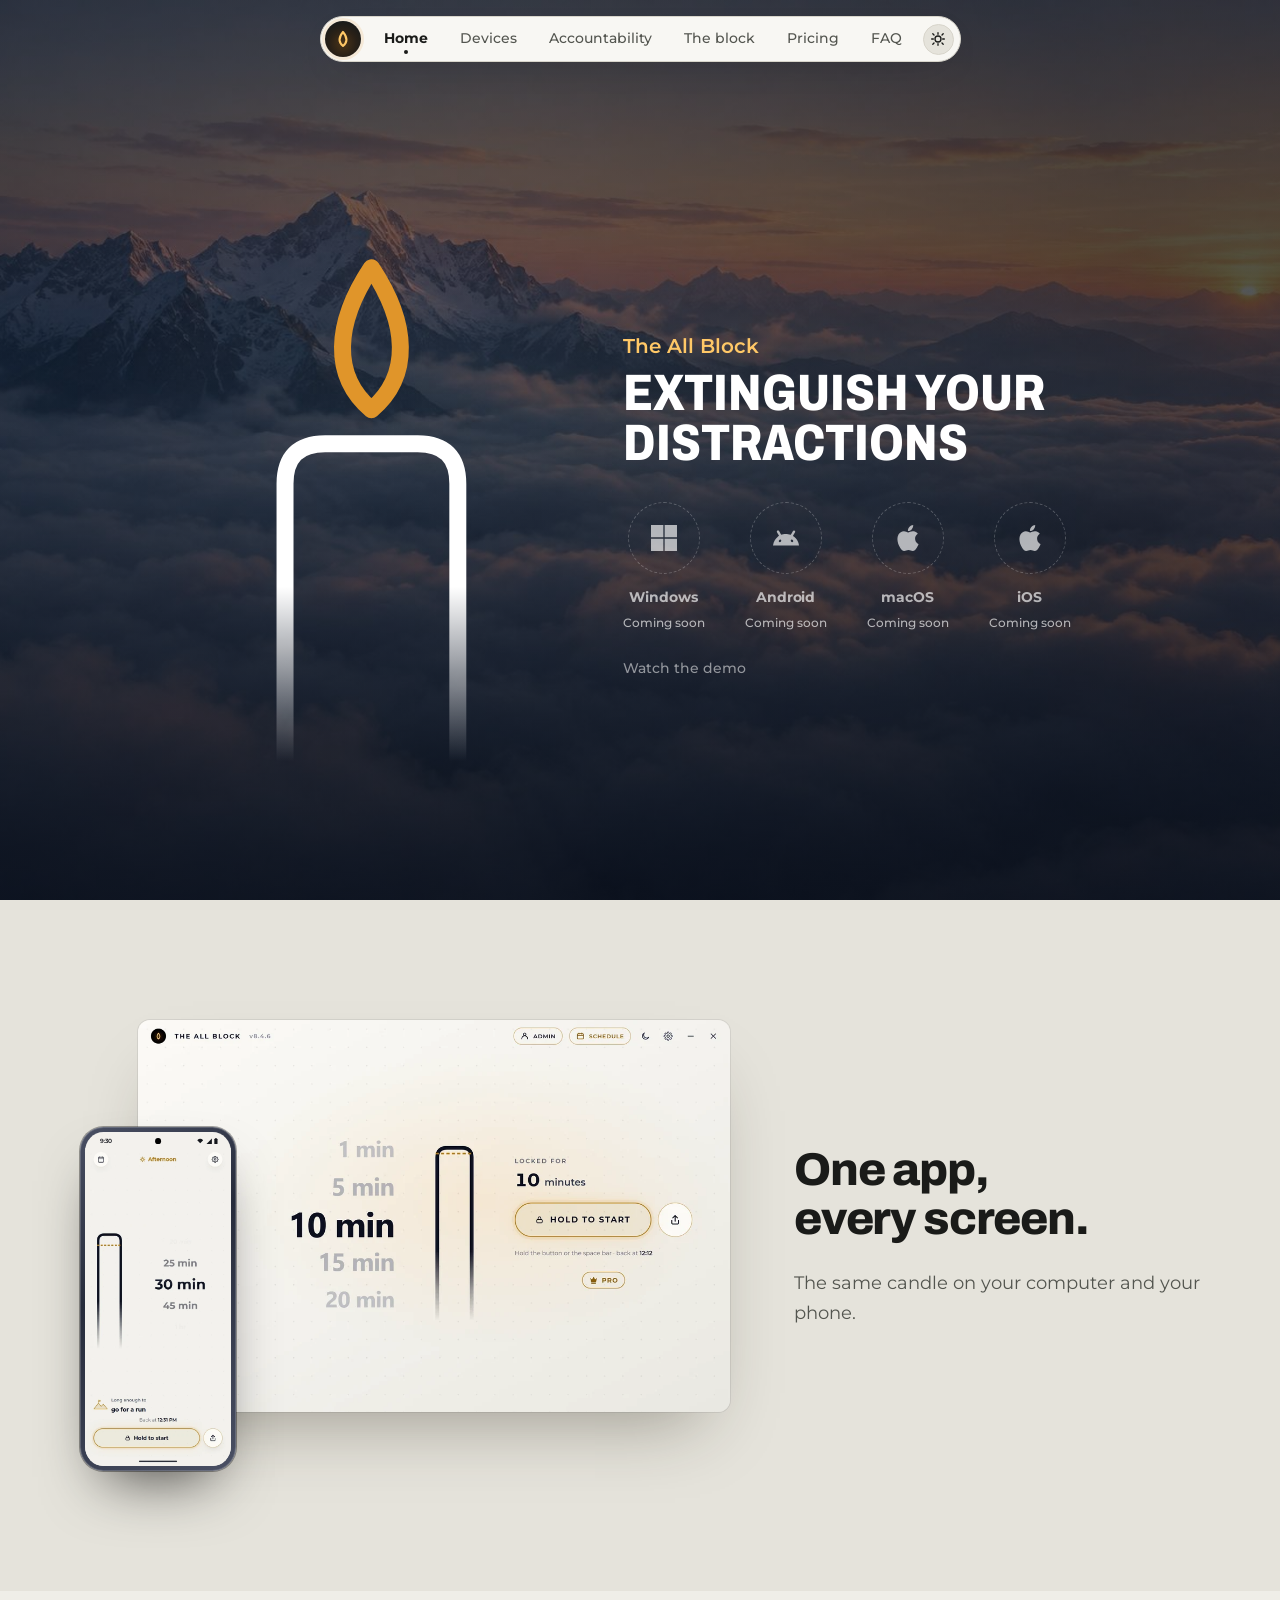
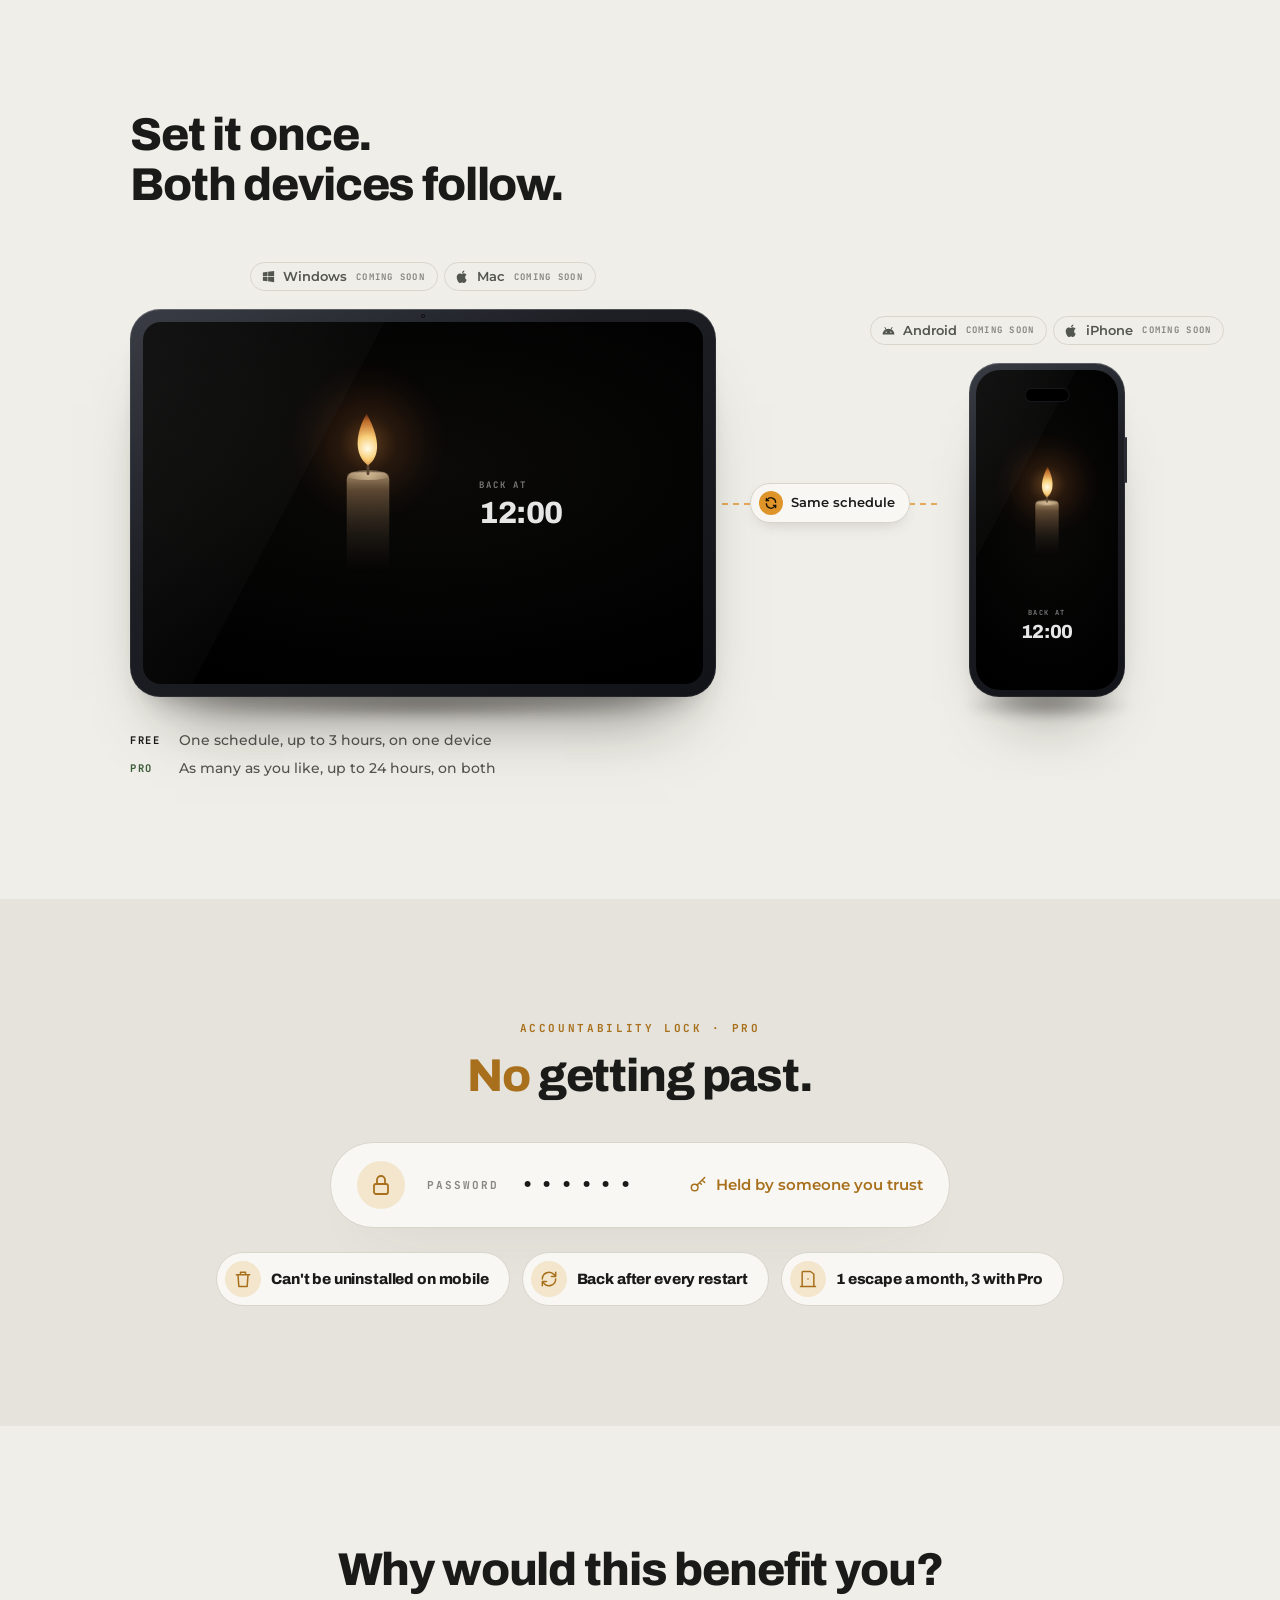
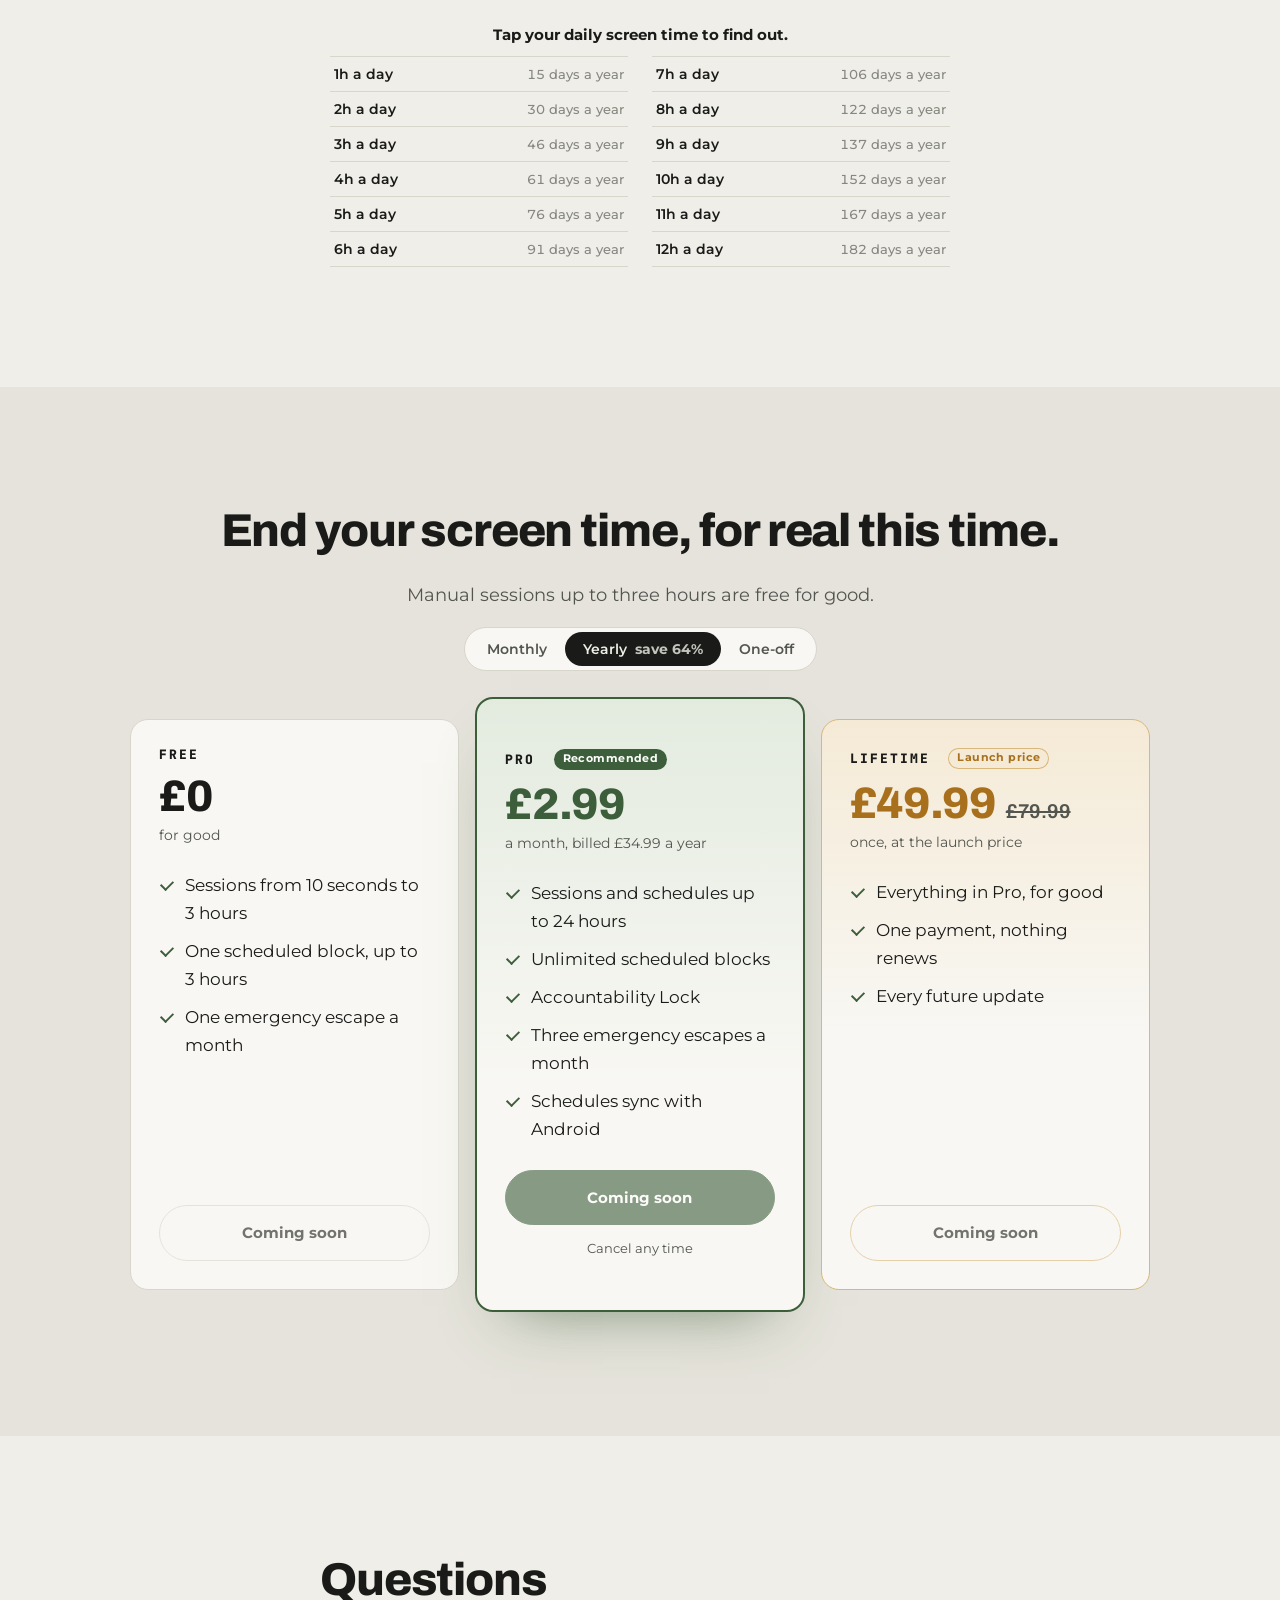
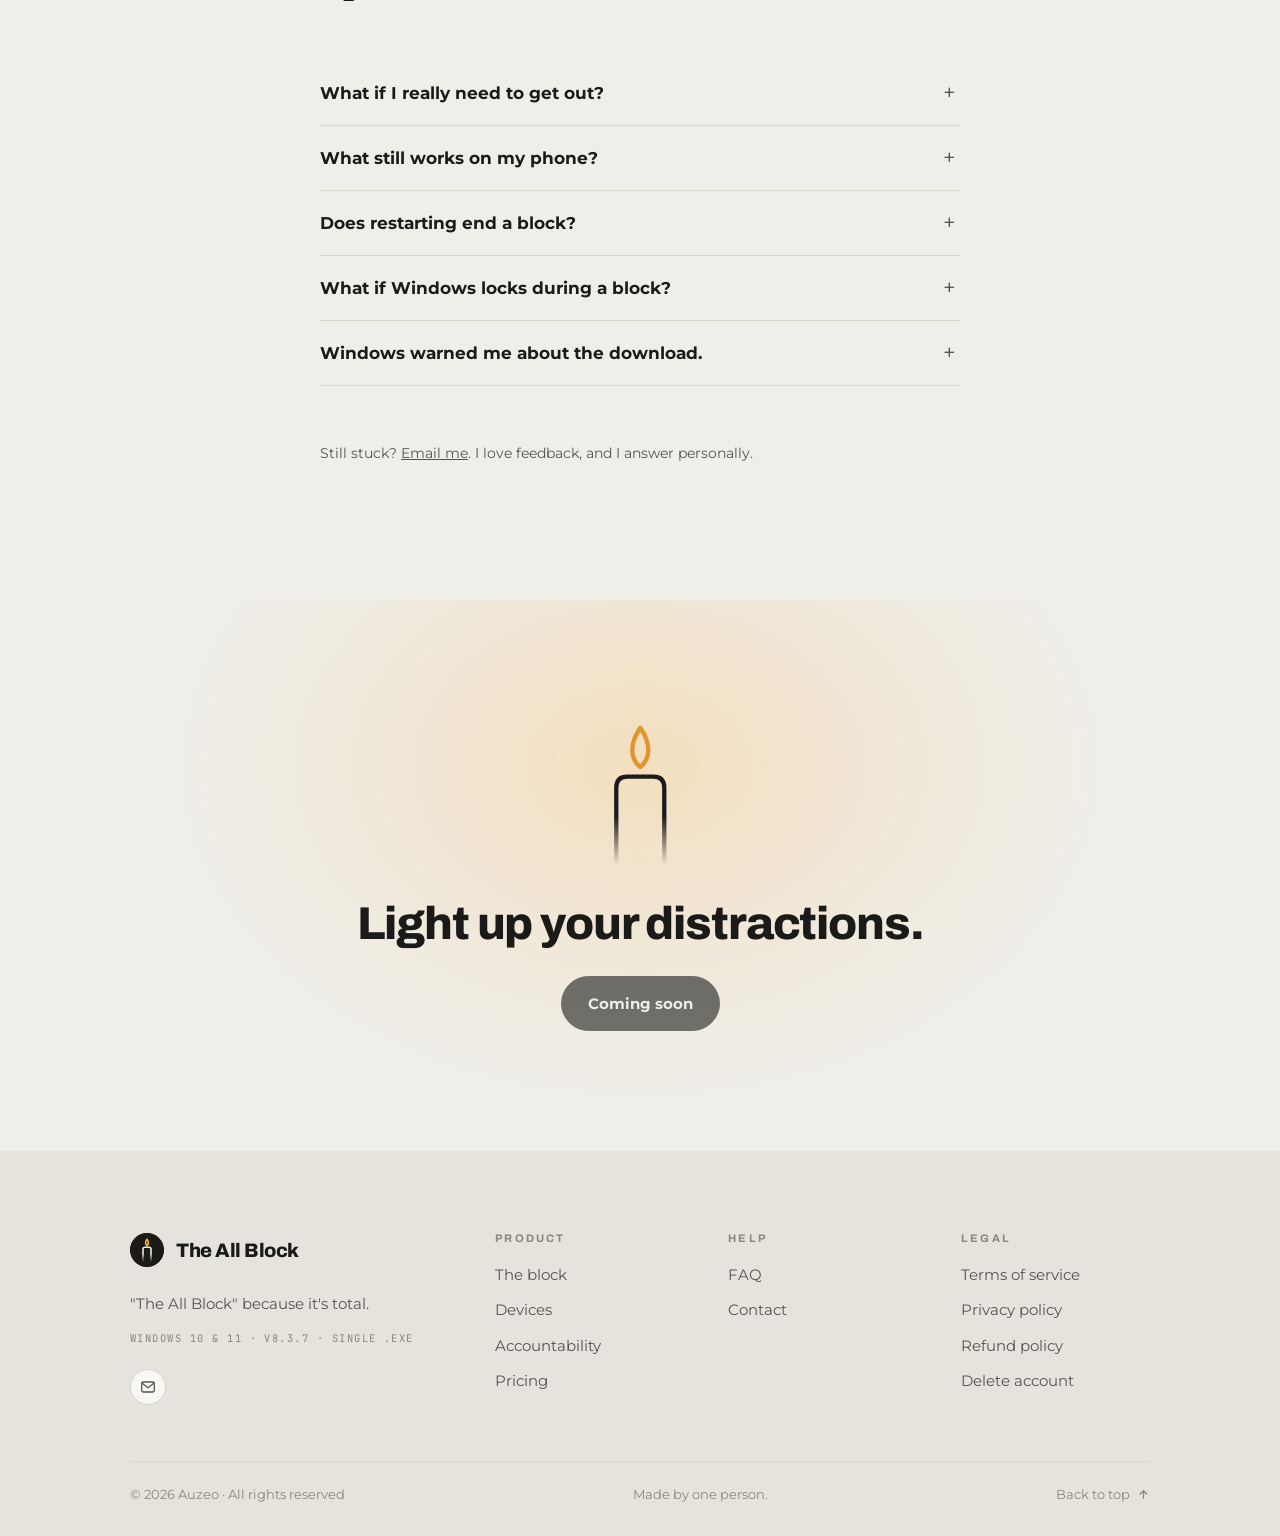
==== commit f623f28c: "Site: the beta page goes live (waiting list removed, bands reordered, copy tightened)" ====
--- a/docs/beta/index.html
+++ b/docs/beta/index.html
@@ -137,12 +137,6 @@
 :root:not([data-theme="dark"]) .nav-pill a.nav-badge{background:radial-gradient(circle at 50% 62%,#4a3418 0,#2a2117 45%,#1a1b19 75%);box-shadow:0 0 0 3px rgba(224,149,42,.14)}
 :root:not([data-theme="dark"]) .nav-badge svg rect{display:none}
 :root:not([data-theme="dark"]) .nav-badge svg path{stroke:#ffc867}
-/* .nav-pill a would otherwise out-specify these two on colour */
-.nav-pill a.nav-cta{display:inline-flex;align-items:center;
-  background:var(--onyx);color:var(--onyx-txt);
-  font-weight:700;font-size:13.5px;padding:8px 19px;border-radius:999px;
-  margin-left:6px;transition:background .22s,color .22s}
-.nav-pill a.nav-cta:hover{background:var(--green);color:#fff}
 .theme-toggle{width:31px;height:31px;flex:none;border-radius:50%;padding:0;
   border:1px solid var(--line);background:var(--sand);color:var(--ink);cursor:pointer;
   display:grid;place-items:center;margin-left:4px;margin-right:2px;
@@ -153,7 +147,7 @@
 :root[data-theme="dark"] .theme-toggle .i-sun{display:none}
 :root[data-theme="dark"] .theme-toggle .i-moon{display:block}
 /* below this the section links would wrap; keep the badge and the action */
-@media(max-width:1020px){.nav-pill a:not(.nav-badge):not(.nav-cta){display:none}}
+@media(max-width:1020px){.nav-pill a:not(.nav-badge){display:none}}
 /* phones: no nav at all; the hero's own keys do the job */
 @media(max-width:800px){.nav{display:none}}
 
@@ -1407,8 +1401,7 @@
 .pl-lockph{display:block;width:100%;max-width:460px;height:auto;margin:0 auto;border-radius:22px;box-shadow:0 0 0 1px var(--line),0 30px 60px -30px rgba(40,34,20,.45)}
 :root[data-theme="dark"] .pl-lockph{box-shadow:0 0 0 1px var(--line),0 30px 60px -30px rgba(0,0,0,.8)}
 /* A soft lit card, a few shades off the page, with a warm glow behind the devices */
-.pl-combo{border-radius:28px;padding:7% 6% 6%;background:radial-gradient(60% 55% at 55% 45%,rgba(255,170,80,.16),transparent 70%),linear-gradient(180deg,#fff,#ece8e1);box-shadow:0 0 0 1px rgba(20,22,28,.07)}
-:root[data-theme="dark"] .pl-combo{background:radial-gradient(60% 55% at 55% 45%,rgba(255,160,70,.13),transparent 70%),linear-gradient(180deg,#252f4d,#161c32);box-shadow:inset 0 1px 0 rgba(255,255,255,.07),0 0 0 1px rgba(160,175,215,.12)}
+.pl-combo{padding:0}
 .pl-stage{position:relative;padding:0 0 9% 9%}
 .v2 #devices .v-wrap{max-width:1240px}
 .v2 #devices .v-split{grid-template-columns:1.6fr 1fr}
@@ -1489,30 +1482,130 @@
 .nh.pl-hero .fx-t{color:rgba(255,255,255,.82)}
 .nh.pl-hero .fx-o{color:#fff}
 </style>
-<style id="dl-paused">.dl-off{cursor:default!important;pointer-events:none;opacity:.6}</style><style id="waitlist">
-/* Hero waiting list (2026-11-20): one field and one button, frosted over the photo. */
-.wl{margin-top:30px;max-width:470px}
-.wl-row{display:flex;gap:6px;padding:6px;border-radius:999px;background:rgba(14,18,30,.5);border:1px solid rgba(255,255,255,.22);
- -webkit-backdrop-filter:blur(10px) saturate(1.2);backdrop-filter:blur(10px) saturate(1.2);transition:border-color .2s ease}
-.wl-row:focus-within{border-color:rgba(255,200,103,.75)}
-.wl input{flex:1;min-width:0;background:none;border:0;outline:0;color:#fff;font:inherit;font-size:16px;padding:0 8px 0 16px}
-.wl input::placeholder{color:rgba(255,255,255,.5)}
-.wl button{flex:none;border:0;border-radius:999px;background:#fff;color:#141416;font:inherit;font-size:14.5px;font-weight:700;
- padding:12px 20px;cursor:pointer;white-space:nowrap;transition:transform .16s cubic-bezier(.23,1,.32,1),opacity .2s ease}
-.wl button:active{transform:scale(.97)}
-.wl button:focus-visible{outline:2px solid #ffc867;outline-offset:2px}
-.wl button[disabled]{opacity:.6;cursor:default}
-.wl-msg{margin:10px 0 0 16px;font-size:12.5px;color:rgba(255,255,255,.6);}
-.wl-msg:empty{display:none}
-.wl-msg.bad{color:#ffb8ab}
-.wl-row.bad{border-color:rgba(255,140,120,.8)}
-.wl-fix{background:none;border:0;padding:0;font:inherit;font-weight:700;color:#fff;text-decoration:underline;text-underline-offset:3px;cursor:pointer}
-.wl-fix:focus-visible{outline:2px solid #ffc867;outline-offset:2px;border-radius:3px}
-.wl.done .wl-row{display:none}
-.wl.done .wl-msg{margin:0;font-size:19px;font-weight:700;color:#ffc867}
-@media(max-width:800px){.pl-hero .pl-cw .pl-mark{height:clamp(190px,34svh,400px)}.wl{width:100%;max-width:420px;margin-top:20px}.wl-msg{text-align:center;margin-left:0;margin-right:0}}
-@media(max-width:380px){.wl button{padding:12px 15px}}
-@media (prefers-reduced-motion:reduce){.wl button,.wl-row{transition:none}}
+<style id="dl-paused">.dl-off{cursor:default!important;pointer-events:none;opacity:.6}</style><style>
+@media(max-width:800px){.pl-hero .pl-cw .pl-mark{height:clamp(190px,34svh,400px)}}
+/* Accountability Lock (2026-11-21): centred, a lock bar, then the facts as pills. */
+.v2 .al{--al-g:#a8701c;--al-s:#f3e6cc;background:var(--sand)}
+:root[data-theme="dark"] .v2 .al{--al-g:#ffc867;--al-s:#2a2619}
+.v2 .al .v-eyebrow{color:var(--al-g)}
+.v2 .al .ic{width:20px;height:20px;fill:none;stroke:currentColor;stroke-width:1.8;stroke-linecap:round;stroke-linejoin:round;flex:none}
+.v2 .al .v-wrap{text-align:center}
+.v2 .al h2 em{font-style:normal;color:var(--al-g)}
+.v2 .al .al-bar{display:flex;align-items:center;gap:22px;max-width:620px;margin:40px auto 24px;padding:18px 26px;text-align:left;background:var(--card);border:1px solid var(--line);border-radius:999px;box-shadow:var(--shadow)}
+.v2 .al .al-big{width:48px;height:48px;border-radius:50%;display:grid;place-items:center;background:var(--al-s);color:var(--al-g);flex:none}
+.v2 .al .al-big .ic{width:24px;height:24px}
+.v2 .al .al-k{font:700 11px var(--mono);letter-spacing:.18em;text-transform:uppercase;color:var(--faint)}
+.v2 .al .al-dots{font:800 22px var(--mono);letter-spacing:.3em;color:var(--ink)}
+.v2 .al .al-cap{display:flex;align-items:center;gap:8px;margin:0 0 0 auto;color:var(--al-g);font-size:15px;font-weight:600}
+.v2 .al .al-fx{list-style:none;margin:0;padding:0;display:flex;flex-wrap:wrap;justify-content:center;gap:12px}
+.v2 .al .al-fx li{display:flex;gap:10px;align-items:center;padding:8px 20px 8px 8px;background:var(--card);border:1px solid var(--line);border-radius:999px}
+.v2 .al .al-bub{width:36px;height:36px;border-radius:50%;display:grid;place-items:center;background:var(--al-s);color:var(--al-g);flex:none}
+.v2 .al .al-fx b{font:800 15px var(--display);letter-spacing:-.01em;color:var(--ink)}
+@media (max-width:860px){.v2 .al .al-bar{flex-wrap:wrap;border-radius:24px}.v2 .al .al-cap{margin-left:0;width:100%}}
+</style>
+<style>/* Be honest: the screen-time reality check (#how) */
+.v2 .nn h2 { margin: 0px; }
+.v2 .nn .nn-col { max-width: 760px; }
+.v2 .nn .nn-col.c { margin: 0px auto; text-align: center; }
+.v2 .nn output { color: var(--flame); font-variant-numeric: tabular-nums; }
+.v2 .nn button:active { transform: scale(0.96); }
+.v2 .nn button:focus-visible { outline: 2px solid var(--flame); outline-offset: 3px; }
+.v2 .nn.pre:not(.done) .ck-res, .v2 .nn.pre:not(.done) .ck-show, .v2 .nn.done .ck-wait { display: none; }
+.v2 .nn.done .ck-res, .v2 .nn.done .ck-show { animation: 0.4s cubic-bezier(0.23, 1, 0.32, 1) 0s 1 normal none running ckIn; }
+@keyframes ckIn { 
+  0% { opacity: 0; transform: translateY(6px); }
+}
+.v2 .nn .ck-show { margin-top: 22px; }
+.v2 .nn button:active { transform: scale(0.97); }
+.v2 .nn .r3 { display: flex; flex-direction: column; border-top: 1px solid var(--line); }
+.v2 .nn .r3 button { display: flex; align-items: center; justify-content: space-between; gap: 16px; flex-wrap: wrap; padding: 13px 6px; border-top: 0px; border-right: 0px; border-left: 0px; border-image: none; border-bottom: 1px solid var(--line); border-radius: 0px; background: none; font: 600 16px var(--body); color: var(--ink); cursor: pointer; text-align: left; transition: background-color 0.15s, padding 0.2s cubic-bezier(0.23, 1, 0.32, 1); }
+.v2 .nn .r3 button:active { transform: none; }
+.v2 .nn .r3 button:hover { background: color-mix(in srgb,var(--card) 70%,transparent); }
+.v2 .nn .r3 .v { color: var(--faint); font-weight: 500; font-variant-numeric: tabular-nums; }
+.v2 .nn.pre:not(.done) .r3 button { background: none; color: var(--ink); border-color: var(--line); }
+.v2 .nn.pre:not(.done) .r3 button:hover { background: color-mix(in srgb,var(--card) 70%,transparent); }
+.v2 .nn.done .r3 button.on { background: var(--ink); color: var(--paper); padding-inline: 16px; border-radius: 12px; }
+.v2 .nn.done .r3 button.on .v { color: var(--flame); font-weight: 700; }
+.v2 .nn.w-white { background: var(--paper); }
+[data-theme="dark"] .v2 .nn.w-white { background: var(--paper); }
+.v2 .nn .r4-tap { margin: 0px 0px 12px; font: 700 15px var(--body); color: var(--ink); }
+.v2 .nn .r4 .v { white-space: nowrap; }
+.v2 .nn .r4 .b { display: none; }
+.v2 .nn .r4 .b b { font-weight: 800; }
+.v2 .nn.done .r4 button.on .a { display: none; }
+.v2 .nn.done .r4 button.on .b { display: inline; color: color-mix(in srgb,var(--paper) 70%,transparent); font-weight: 500; animation: 0.35s cubic-bezier(0.23, 1, 0.32, 1) 0s 1 normal none running ckIn; }
+.v2 .nn.done .r4 button.on .b b { color: var(--flame); font-size: 18px; }
+.v2 .nn.done .r4 button.on { padding-block: 16px; }
+.v2 .nn .r4.tight button { padding: 8px 4px; font-size: 14px; }
+.v2 .nn.done .r4.tight button.on { padding: 10px 12px; }
+.v2 .nn.done .r4.tight button.on .b b { font-size: 16px; }
+.v2 .nn .r4.duo { display: grid; grid-template-columns: 1fr 1fr; grid-auto-flow: column; grid-template-rows: repeat(6, auto); gap: 0px 24px; border-top: 0px; }
+.v2 .nn .r4.duo button:nth-child(1), .v2 .nn .r4.duo button:nth-child(7) { border-top: 1px solid var(--line); }
+.v2 .nn .r4.duo .v { font-size: 13px; }
+.v2 .nn h2 + .r4-tap { margin-top: 30px; }
+.v2 .nn .r4.duo:not(.mini) button { flex-wrap: nowrap; }
+.v2 .nn .r7 { text-align: center; }
+.v2 .nn .r7 .r4-tap { text-align: center; }
+.v2 .nn .r7 .r4.duo { max-width: 620px; margin-inline: auto; text-align: left; }
+.v2 .nn.w-white.done .r4 button.on .b b { color: rgb(255, 200, 103); }
+.v2 .nn .r4.duo button > span:first-child { white-space: nowrap; }
+.v2 .nn .r8 { margin-top: 56px; text-align: center; }
+.v2 .nn.w-white .r8 .r8-n { color: rgb(224, 134, 26); }
+.v2 .nn .r8-n { font: 800 clamp(80px,9vw,128px)/.9 var(--display); letter-spacing: -0.045em; color: var(--flame); }
+.v2 .nn .r8-u { margin: 12px 0px 0px; font: 600 17px/1.4 var(--body); color: var(--ash); }
+.v2 .nn .r8-btn { margin-top: 32px; }
+.v2 .nn.w-white { --fl: #e0861a; }
+[data-theme="dark"] .v2 .nn.w-white { --fl: var(--flame); }
+.v2 .nn .r10 { max-width: 720px; margin: 0px auto; }
+.v2 .nn .r10 .p, .v2 .nn .r10 .e { transition: flex-grow 0.8s cubic-bezier(0.23, 1, 0.32, 1); }
+.v2 .nn .r10 .p { flex: 12.5 1 0px; }
+.v2 .nn .r10 .e { flex: 37.5 1 0px; }
+.v2 .nn .r10 .r8-n { font-size: clamp(64px, 7vw, 96px); }
+.v2 .nn.w-white .r10 .e .r8-n, .v2 .nn .r10 .e .r8-n { color: var(--ink); }
+.v2 .nn .r10 .r8-u { margin-top: 10px; }
+.v2 .nn .r10-br { display: flex; gap: 6px; margin-top: 30px; }
+.v2 .nn .r10-br i { display: block; height: 16px; border-width: 2px 2px 0px; border-style: solid solid none; border-color: currentcolor; border-image: none; border-radius: 6px 6px 0px 0px; }
+.v2 .nn .r10-br .p { border-color: var(--fl); }
+.v2 .nn .r10-br .e { border-color: var(--ink); }
+.v2 .nn .r10-ln { height: 2px; background: var(--line); }
+.v2 .nn .r10 .tk { display: flex; justify-content: space-between; margin-top: 10px; font: 600 13px var(--body); color: var(--faint); }
+.v2 .nn .r10-lab { display: flex; gap: 24px; align-items: flex-end; }
+.v2 .nn .r10-lab > div { min-width: max-content; text-align: center; }
+.v2 .nn .r10-lab .r8-u { margin-top: 8px; }
+.v2 .nn .r8 .r8-btn { margin-top: 44px; }
+.v2 .nn .r8 a.bx { position: relative; display: inline-flex; align-items: center; gap: 14px; overflow: hidden; font: 700 18px/1 var(--body); text-decoration: none; transition: transform 0.16s ease-out, box-shadow 0.2s, background-size 0.35s cubic-bezier(0.23, 1, 0.32, 1), color 0.2s; }
+.v2 .nn .r8 a.bx:active { transform: scale(0.97); }
+.v2 .nn { --p: .25; --q: .75; --sp: .5; --sq: .866; }
+.v2 .nn .r11 .r10-lab { align-items: flex-end; }
+.v2 .nn .r11 .r8-n { transition: font-size 0.7s cubic-bezier(0.23, 1, 0.32, 1), color 0.5s, opacity 0.5s; }
+.v2 .nn .r11 .p .r8-n { font-size: calc(150px*var(--sp)); }
+.v2 .nn .r11 .e .r8-n { font-size: calc(150px*var(--sq)); }
+.v2 .nn .r8 a.bx output { font: inherit; color: inherit; }
+.v2 .nn .r8 a.b6 { padding: 22px 44px; border-radius: 999px; background: var(--ink); color: rgb(255, 255, 255); box-shadow: rgba(0, 0, 0, 0.5) 0px 12px 30px -14px; }
+.v2 .nn .r8 a.b6 em { font-style: normal; color: rgb(255, 200, 103); }
+.v2 .nn .r8 a.b6:hover, .v2 .nn .r8 a.b6:focus-visible { transform: translateY(-2px); }
+[data-theme="dark"] .v2 .nn .r8 a.b6 { background: var(--ink); color: rgb(20, 20, 22); box-shadow: none; }
+[data-theme="dark"] .v2 .nn .r8 a.b6 em { color: rgb(179, 93, 0); }
+[data-theme="dark"] .v2 .nn.done .r4 button.on .b b { color: rgb(179, 93, 0); }
+[data-theme="dark"] .v2 .nn.done .r4 button.on .b { color: rgb(58, 58, 64); }
+.v2 .nn.done .r8 .r8-btn { animation: 0.4s cubic-bezier(0.23, 1, 0.32, 1) 0s 1 normal both running hwIn; }
+@keyframes hwIn { 
+  0% { opacity: 0; transform: translateY(10px); }
+  100% { opacity: 1; transform: none; }
+}
+@media (prefers-reduced-motion: reduce){
+.v2 .nn.done .r8 .r8-btn { animation: auto ease 0s 1 normal none running none; }
+}
+@media (max-width:700px){
+.v2 .nn .r4.duo { grid-template-columns: 1fr; grid-auto-flow: row; grid-template-rows: none; }
+.v2 .nn .r4.duo button:nth-child(7) { border-top: 0; }
+.v2 .nn .r10-lab { gap: 12px; }
+.v2 .nn .r10-lab > div { min-width: min-content; }
+.v2 .nn .r10 .r8-u { font-size: 13px; }
+.v2 .nn .r11 .p .r8-n { font-size: calc(min(150px, 26vw)*var(--sp)); }
+.v2 .nn .r11 .e .r8-n { font-size: calc(min(150px, 26vw)*var(--sq)); }
+.v2 .nn .r8 a.b6 { padding: 20px 36px; }
+}
 </style>
 </head>
 <body>
@@ -1526,8 +1619,8 @@
     </a>
     <a href="#top" class="here" data-spy="top">Home</a>
     <a href="#devices" data-spy="who devices">Devices</a>
+    <a href="#lock" data-spy="lock">Accountability</a>
     <a href="#how" data-spy="why how">The block</a>
-    <a href="#lock" data-spy="lock">Accountability</a>
     <a href="#pricing" data-spy="pricing">Pricing</a>
     <a href="#faq" data-spy="faq">FAQ</a>
     <button class="theme-toggle" id="themeToggle" type="button" aria-label="Toggle dark mode">
@@ -1538,13 +1631,12 @@
         <path d="M20 14.5A8.5 8.5 0 1 1 9.5 4a7 7 0 0 0 10.5 10.5Z"/>
       </svg>
     </button>
-    <a class="nav-cta" href="#top" id="wl-nav">Join the list</a>
   </div>
 </nav>
 
 <!-- ═══ HERO ═══ -->
 <!-- Hero: the tall candle above the clouds, notifications going quiet at the edge. -->
-<header class="nh tc q-row pl-hero" id="top"><div class="pl-cw"><svg class="pl-mark pl-mk1" viewBox="176 92 160 350" aria-hidden="true"><defs><linearGradient id="plpl-mk1" gradientUnits="userSpaceOnUse" x1="0" y1="224" x2="0" y2="430"><stop offset="0" style="stop-color:var(--ink)"/><stop offset=".45" style="stop-color:var(--ink)"/><stop offset="1" style="stop-color:var(--ink);stop-opacity:0"/></linearGradient></defs><g fill="none" stroke-width="11" stroke-linejoin="round"><path d="M200 430V250q0-26 26-26h60q26 0 26 26v180" stroke="url(#plpl-mk1)" stroke-linecap="round"/><path class="pl-fl" d="M256 202c-26-22-24-56 0-92c24 36 26 70 0 92z"/></g></svg><div class="pl-fx" aria-hidden="true"><span class="pl-flare"></span></div></div><div class="ov lf"><h1><span class="em top">The All Block</span>Extinguish your<br>distractions</h1><form class="wl" id="wl" novalidate><div class="wl-row"><input id="wl-e" type="email" name="email" autocomplete="email" inputmode="email" autocapitalize="off" spellcheck="false" placeholder="Your email address" aria-label="Your email address" required><button type="submit">Join the list</button></div><p class="wl-msg" id="wl-m" role="status" aria-live="polite"></p></form><div class="pl-dl pl-dl8"><span class="ci off"><i><svg class="pi" viewBox="0 0 24 24" aria-hidden="true"><path d="M0 0h11.4v11.4H0zM12.6 0H24v11.4H12.6zM0 12.6h11.4V24H0zM12.6 12.6H24V24H12.6z"/></svg></i><b>Windows</b><small>Coming soon</small></span><span class="ci off"><i><svg class="pi" viewBox="0 0 24 24" aria-hidden="true"><path d="M18.4395 5.5586c-.675 1.1664-1.352 2.3318-2.0274 3.498-.0366-.0155-.0742-.0286-.1113-.043-1.8249-.6957-3.484-.8-4.42-.787-1.8551.0185-3.3544.4643-4.2597.8203-.084-.1494-1.7526-3.021-2.0215-3.4864a1.1451 1.1451 0 0 0-.1406-.1914c-.3312-.364-.9054-.4859-1.379-.203-.475.282-.7136.9361-.3886 1.5019 1.9466 3.3696-.0966-.2158 1.9473 3.3593.0172.031-.4946.2642-1.3926 1.0177C2.8987 12.176.452 14.772 0 18.9902h24c-.119-1.1108-.3686-2.099-.7461-3.0683-.7438-1.9118-1.8435-3.2928-2.7402-4.1836a12.1048 12.1048 0 0 0-2.1309-1.6875c.6594-1.122 1.312-2.2559 1.9649-3.3848.2077-.3615.1886-.7956-.0079-1.1191a1.1001 1.1001 0 0 0-.8515-.5332c-.5225-.0536-.9392.3128-1.0488.5449zm-.0391 8.461c.3944.5926.324 1.3306-.1563 1.6503-.4799.3197-1.188.0985-1.582-.4941-.3944-.5927-.324-1.3307.1563-1.6504.4727-.315 1.1812-.1086 1.582.4941zM7.207 13.5273c.4803.3197.5506 1.0577.1563 1.6504-.394.5926-1.1038.8138-1.584.4941-.48-.3197-.5503-1.0577-.1563-1.6504.4008-.6021 1.1087-.8106 1.584-.4941z"/></svg></i><b>Android</b><small>Coming soon</small></span><span class="ci off"><i><svg class="pi" viewBox="0 0 24 24" aria-hidden="true"><path d="M12.152 6.896c-.948 0-2.415-1.078-3.96-1.04-2.04.027-3.91 1.183-4.961 3.014-2.117 3.675-.546 9.103 1.519 12.09 1.013 1.454 2.208 3.09 3.792 3.039 1.52-.065 2.09-.987 3.935-.987 1.831 0 2.35.987 3.96.948 1.637-.026 2.676-1.48 3.676-2.948 1.156-1.688 1.636-3.325 1.662-3.415-.039-.013-3.182-1.221-3.22-4.857-.026-3.04 2.48-4.494 2.597-4.559-1.429-2.09-3.623-2.324-4.39-2.376-2-.156-3.675 1.09-4.61 1.09zM15.53 3.83c.843-1.012 1.4-2.427 1.245-3.83-1.207.052-2.662.805-3.532 1.818-.78.896-1.454 2.338-1.273 3.714 1.338.104 2.715-.688 3.559-1.701"/></svg></i><b>macOS</b><small>Coming soon</small></span><span class="ci off"><i><svg class="pi" viewBox="0 0 24 24" aria-hidden="true"><path d="M12.152 6.896c-.948 0-2.415-1.078-3.96-1.04-2.04.027-3.91 1.183-4.961 3.014-2.117 3.675-.546 9.103 1.519 12.09 1.013 1.454 2.208 3.09 3.792 3.039 1.52-.065 2.09-.987 3.935-.987 1.831 0 2.35.987 3.96.948 1.637-.026 2.676-1.48 3.676-2.948 1.156-1.688 1.636-3.325 1.662-3.415-.039-.013-3.182-1.221-3.22-4.857-.026-3.04 2.48-4.494 2.597-4.559-1.429-2.09-3.623-2.324-4.39-2.376-2-.156-3.675 1.09-4.61 1.09zM15.53 3.83c.843-1.012 1.4-2.427 1.245-3.83-1.207.052-2.662.805-3.532 1.818-.78.896-1.454 2.338-1.273 3.714 1.338.104 2.715-.688 3.559-1.701"/></svg></i><b>iOS</b><small>Coming soon</small></span></div><button class="pl-demo" type="button" onclick="hsGo(3)">Watch the demo <span aria-hidden="true">→</span></button></div></header>
+<header class="nh tc q-row pl-hero" id="top"><div class="pl-cw"><svg class="pl-mark pl-mk1" viewBox="176 92 160 350" aria-hidden="true"><defs><linearGradient id="plpl-mk1" gradientUnits="userSpaceOnUse" x1="0" y1="224" x2="0" y2="430"><stop offset="0" style="stop-color:var(--ink)"/><stop offset=".45" style="stop-color:var(--ink)"/><stop offset="1" style="stop-color:var(--ink);stop-opacity:0"/></linearGradient></defs><g fill="none" stroke-width="11" stroke-linejoin="round"><path d="M200 430V250q0-26 26-26h60q26 0 26 26v180" stroke="url(#plpl-mk1)" stroke-linecap="round"/><path class="pl-fl" d="M256 202c-26-22-24-56 0-92c24 36 26 70 0 92z"/></g></svg><div class="pl-fx" aria-hidden="true"><span class="pl-flare"></span></div></div><div class="ov lf"><h1><span class="em top">The All Block</span>Extinguish your<br>distractions</h1><div class="pl-dl pl-dl8"><span class="ci off"><i><svg class="pi" viewBox="0 0 24 24" aria-hidden="true"><path d="M0 0h11.4v11.4H0zM12.6 0H24v11.4H12.6zM0 12.6h11.4V24H0zM12.6 12.6H24V24H12.6z"/></svg></i><b>Windows</b><small>Coming soon</small></span><span class="ci off"><i><svg class="pi" viewBox="0 0 24 24" aria-hidden="true"><path d="M18.4395 5.5586c-.675 1.1664-1.352 2.3318-2.0274 3.498-.0366-.0155-.0742-.0286-.1113-.043-1.8249-.6957-3.484-.8-4.42-.787-1.8551.0185-3.3544.4643-4.2597.8203-.084-.1494-1.7526-3.021-2.0215-3.4864a1.1451 1.1451 0 0 0-.1406-.1914c-.3312-.364-.9054-.4859-1.379-.203-.475.282-.7136.9361-.3886 1.5019 1.9466 3.3696-.0966-.2158 1.9473 3.3593.0172.031-.4946.2642-1.3926 1.0177C2.8987 12.176.452 14.772 0 18.9902h24c-.119-1.1108-.3686-2.099-.7461-3.0683-.7438-1.9118-1.8435-3.2928-2.7402-4.1836a12.1048 12.1048 0 0 0-2.1309-1.6875c.6594-1.122 1.312-2.2559 1.9649-3.3848.2077-.3615.1886-.7956-.0079-1.1191a1.1001 1.1001 0 0 0-.8515-.5332c-.5225-.0536-.9392.3128-1.0488.5449zm-.0391 8.461c.3944.5926.324 1.3306-.1563 1.6503-.4799.3197-1.188.0985-1.582-.4941-.3944-.5927-.324-1.3307.1563-1.6504.4727-.315 1.1812-.1086 1.582.4941zM7.207 13.5273c.4803.3197.5506 1.0577.1563 1.6504-.394.5926-1.1038.8138-1.584.4941-.48-.3197-.5503-1.0577-.1563-1.6504.4008-.6021 1.1087-.8106 1.584-.4941z"/></svg></i><b>Android</b><small>Coming soon</small></span><span class="ci off"><i><svg class="pi" viewBox="0 0 24 24" aria-hidden="true"><path d="M12.152 6.896c-.948 0-2.415-1.078-3.96-1.04-2.04.027-3.91 1.183-4.961 3.014-2.117 3.675-.546 9.103 1.519 12.09 1.013 1.454 2.208 3.09 3.792 3.039 1.52-.065 2.09-.987 3.935-.987 1.831 0 2.35.987 3.96.948 1.637-.026 2.676-1.48 3.676-2.948 1.156-1.688 1.636-3.325 1.662-3.415-.039-.013-3.182-1.221-3.22-4.857-.026-3.04 2.48-4.494 2.597-4.559-1.429-2.09-3.623-2.324-4.39-2.376-2-.156-3.675 1.09-4.61 1.09zM15.53 3.83c.843-1.012 1.4-2.427 1.245-3.83-1.207.052-2.662.805-3.532 1.818-.78.896-1.454 2.338-1.273 3.714 1.338.104 2.715-.688 3.559-1.701"/></svg></i><b>macOS</b><small>Coming soon</small></span><span class="ci off"><i><svg class="pi" viewBox="0 0 24 24" aria-hidden="true"><path d="M12.152 6.896c-.948 0-2.415-1.078-3.96-1.04-2.04.027-3.91 1.183-4.961 3.014-2.117 3.675-.546 9.103 1.519 12.09 1.013 1.454 2.208 3.09 3.792 3.039 1.52-.065 2.09-.987 3.935-.987 1.831 0 2.35.987 3.96.948 1.637-.026 2.676-1.48 3.676-2.948 1.156-1.688 1.636-3.325 1.662-3.415-.039-.013-3.182-1.221-3.22-4.857-.026-3.04 2.48-4.494 2.597-4.559-1.429-2.09-3.623-2.324-4.39-2.376-2-.156-3.675 1.09-4.61 1.09zM15.53 3.83c.843-1.012 1.4-2.427 1.245-3.83-1.207.052-2.662.805-3.532 1.818-.78.896-1.454 2.338-1.273 3.714 1.338.104 2.715-.688 3.559-1.701"/></svg></i><b>iOS</b><small>Coming soon</small></span></div><button class="pl-demo" type="button" onclick="hsGo(3)">Watch the demo</button></div></header>
 <!-- The old hero stays, off-screen, because its drum and Start button run the "Light it" demo. -->
 <header class="hero" id="oldtop" aria-hidden="true">
   <div class="hero-bg" aria-hidden="true">
@@ -1636,7 +1728,7 @@
     <p class="demo-line">Your mouse and keyboard are switched off system-wide.</p>
     <p class="demo-sub" id="demoSub">Clicking, typing and Alt+Tab stop reaching Windows
       until the clock hits zero.</p>
-    <p class="demo-foot">Demo only — that's why there's a Back button. A real session has none.</p>
+    <p class="demo-foot">Demo only. That's why there's a Back button. A real session has none.</p>
   </div>
 </div>
 
@@ -1688,21 +1780,100 @@
 <!-- ═══ BELOW THE HERO ═══ -->
 <div class="v2">
 <section id="devices" class="v-band v-sand"><div class="v-wrap v-split v-flip">
- <div><p class="v-eyebrow">Windows and Android</p><h2>One app,<br>every screen.</h2>
- <p class="v-lede">The same candle on your computer and your phone. On Pro, a schedule set on one runs on both.</p></div>
+ <div><h2>One app,<br>every screen.</h2>
+ <p class="v-lede">The same candle on your computer and your phone.</p></div>
  <div class="pl-combo"><div class="pl-stage"><div class="pl-win"><img class="v-sw-l" src="../img/v3/d_timer_light.webp" alt="The All Block on Windows" loading="lazy"><img class="v-sw-d" src="../img/v3/d_timer_dark.webp" alt="The All Block on Windows" loading="lazy"></div><div class="pl-pw"><div class="pl-phone"><div class="pl-scr"><div class="pl-sb" aria-hidden="true"><i>9:30</i><i class="cam"></i><i><svg width="1em" height="1em" viewBox="0 0 24 24" fill="currentColor"><path d="M12 20 1 8a16 16 0 0 1 22 0z"/></svg><svg width="1em" height="1em" viewBox="0 0 24 24" fill="currentColor"><path d="M22 2v20H2z"/></svg><svg width=".6em" height="1em" viewBox="0 0 14 24" fill="currentColor"><rect x="1" y="3" width="12" height="20" rx="2"/><rect x="4" y="0" width="6" height="3"/></svg></i></div><img class="v-sw-l" src="../img/v3/p_timer_light.webp" alt="The All Block on Android" loading="lazy"><img class="v-sw-d" src="../img/v3/p_timer_dark.webp" alt="The All Block on Android" loading="lazy"></div></div></div></div></div></div></section>
-<section id="how" class="v-band"><div class="v-wrap v-split">
- <div><p class="v-eyebrow">Why it's called The All Block</p><h2>Not a nudge.<br>A complete block.</h2>
- <ul class="v-ticks"><li>The whole device locks, not just a few apps. Calls still come through.</li><li>Restarting doesn't end it.</li><li>Closing the app doesn't end it.</li><li>A friend can hold the password (Pro).</li></ul>
- <p class="v-ash" style="margin-top:14px">Need out? One escape a month, three on Pro.</p></div>
- <div class="pl-cost" id="cost"><p class="pl-cost-k">What it costs you</p><label class="pl-cost-q" for="costR">I spend <output id="costH">4h</output> a day on my phone.</label><input type="range" id="costR" min="1" max="12" step="0.5" value="4" aria-label="Hours a day on your phone"><div class="pl-cost-sc"><span>1h</span><span>12h</span></div><dl class="pl-cost-g"><div><dt id="costY">61 days</dt><dd>every year</dd></div><div><dt id="costL">8.3 years</dt><dd>over the next 50</dd></div><div><dt id="costW">25%</dt><dd>of your waking hours</dd></div></dl><p class="pl-cost-f">That time is your life. The All Block gives it back.</p><a class="v-btn pl-cost-go" href="#top">Get my time back</a></div></div></section>
-<section id="lock" class="v-band v-sand"><div class="v-wrap v-split v-flip">
- <div><p class="v-eyebrow">Accountability Lock · Pro</p><h2>Keep getting past?</h2><p class="v-lede">Give the password to someone else. Without it, the schedule can't be changed or switched off.</p>
- <ul class="v-ticks"><li>Uninstall protection: on Android, the app can't be deleted to get out of a block. The iPhone app will do the same.</li><li>It comes back on every time the app restarts.</li><li>Your monthly emergency escape still works.</li></ul></div>
- <div><img class="pl-lockph v-sw-l" src="../img/v3/p_guard_light.webp" alt="The Accountability Lock on Android" loading="lazy"><img class="pl-lockph v-sw-d" src="../img/v3/p_guard_dark.webp" alt="Accountability Lock" loading="lazy"></div></div></section>
-
+<section id="schedule" class="v-band"><div class="v-wrap">
+ <h2>Set it once.<br>Both devices follow.</h2>
+ <div class="sk-row3" aria-hidden="true"><div class="sk-dv"><div class="sk-os"><span class="off"><svg viewBox="0 0 24 24"><path d="M3 5.4l7.4-1V11.4H3zM11.4 4.2L21 3v8.4h-9.6zM3 12.6h7.4v7L3 18.6zM11.4 12.6H21V21l-9.6-1.3z"/></svg>Windows<em>Coming soon</em></span><span class="off"><svg viewBox="0 0 24 24"><path d="M16.4 12.7c0-2.5 2-3.6 2.1-3.7-1.2-1.7-3-1.9-3.6-2-1.5-.2-3 .9-3.8.9-.8 0-2-.9-3.3-.8-1.7 0-3.3 1-4.2 2.5-1.8 3.1-.5 7.7 1.3 10.2.8 1.2 1.8 2.6 3.1 2.5 1.3 0 1.7-.8 3.2-.8s1.9.8 3.2.8c1.3 0 2.2-1.2 3-2.4.9-1.4 1.3-2.7 1.3-2.8 0 0-2.6-1-2.6-3.9zM14 5.3c.7-.8 1.1-1.9 1-3-1 0-2.1.7-2.8 1.5-.6.7-1.2 1.8-1 2.9 1.1.1 2.1-.6 2.8-1.4z"/></svg>Mac<em>Coming soon</em></span></div><div class="sk-frame sk-tab"><div class="sk-scr"><canvas class="sx-cv"></canvas><div class="sk-clk"><small>BACK AT</small>12:00</div></div></div></div><div class="sk-link"><span class="sk-sync"><i><svg viewBox="0 0 24 24"><path d="M20 11a8 8 0 0 0-14.3-4.9L4 8"/><path d="M4 4v4h4"/><path d="M4 13a8 8 0 0 0 14.3 4.9L20 16"/><path d="M20 20v-4h-4"/></svg></i>Same schedule</span></div><div class="sk-dv"><div class="sk-os"><span class="off"><svg viewBox="0 0 24 24"><path fill-rule="evenodd" d="M2.5 18.5a9.5 9.5 0 0 1 19 0zM7.2 14.6a1.1 1.1 0 1 0 2.2 0a1.1 1.1 0 1 0-2.2 0zM14.6 14.6a1.1 1.1 0 1 0 2.2 0a1.1 1.1 0 1 0-2.2 0z"/><path d="M6.3 7.2l2.2 3.6M17.7 7.2l-2.2 3.6" stroke="currentColor" stroke-width="1.6" stroke-linecap="round" fill="none"/></svg>Android<em>Coming soon</em></span><span class="off"><svg viewBox="0 0 24 24"><path d="M16.4 12.7c0-2.5 2-3.6 2.1-3.7-1.2-1.7-3-1.9-3.6-2-1.5-.2-3 .9-3.8.9-.8 0-2-.9-3.3-.8-1.7 0-3.3 1-4.2 2.5-1.8 3.1-.5 7.7 1.3 10.2.8 1.2 1.8 2.6 3.1 2.5 1.3 0 1.7-.8 3.2-.8s1.9.8 3.2.8c1.3 0 2.2-1.2 3-2.4.9-1.4 1.3-2.7 1.3-2.8 0 0-2.6-1-2.6-3.9zM14 5.3c.7-.8 1.1-1.9 1-3-1 0-2.1.7-2.8 1.5-.6.7-1.2 1.8-1 2.9 1.1.1 2.1-.6 2.8-1.4z"/></svg>iPhone<em>Coming soon</em></span></div><div class="sk-frame sk-ph"><div class="sk-scr"><canvas class="sx-cv"></canvas><div class="sk-clk"><small>BACK AT</small>12:00</div></div></div></div></div>
+ <div class="sk-plans"><b>Free</b><span>One schedule, up to 3 hours, on one device</span><b class="pro">Pro</b><span>As many as you like, up to 24 hours, on both</span></div>
+<style>
+#schedule .sk-dv{display:flex;flex-direction:column;align-items:center;min-width:0;position:relative}
+#schedule .sk-dv::after{content:"";position:absolute;left:8%;right:8%;bottom:-22px;height:26px;border-radius:50%;background:radial-gradient(closest-side,rgba(20,18,14,.28),transparent);filter:blur(4px);z-index:0}
+#schedule .sk-frame{position:relative;z-index:1;width:100%;background:linear-gradient(150deg,#3a3d45 0%,#1d1f25 38%,#121318 100%);box-shadow:inset 0 0 0 1px rgba(255,255,255,.07),inset 0 1px 0 rgba(255,255,255,.16),0 50px 70px -46px rgba(20,18,14,.7),0 20px 30px -24px rgba(20,18,14,.45)}
+#schedule .sk-scr{position:relative;width:100%;height:100%;background:radial-gradient(120% 90% at 50% 40%,#0b0a09,#000 70%);display:flex;align-items:center;justify-content:center;color:#fff;overflow:hidden}
+#schedule .sk-scr::after{content:"";position:absolute;inset:0;background:linear-gradient(118deg,rgba(255,255,255,.07) 0%,rgba(255,255,255,.02) 32%,transparent 32.2%);pointer-events:none}
+#schedule .sk-tab{aspect-ratio:16/10.6;border-radius:clamp(18px,2.4vw,30px);padding:clamp(8px,1.1vw,13px)}
+#schedule .sk-tab .sk-scr{border-radius:clamp(11px,1.5vw,18px);gap:5%}
+#schedule .sk-tab::before{content:"";position:absolute;top:calc(clamp(8px,1.1vw,13px)/2 - 2px);left:50%;width:4px;height:4px;margin-left:-2px;border-radius:50%;background:#2c3038;box-shadow:inset 0 0 0 1px #0d0e11}
+#schedule .sk-tab .sx-cv{width:30%;height:90%}
+#schedule .sk-ph{max-width:156px;aspect-ratio:9/19.3;border-radius:clamp(20px,2.6vw,30px);padding:clamp(5px,.6vw,7px)}
+#schedule .sk-ph .sk-scr{flex-direction:column;border-radius:clamp(15px,2vw,24px)}
+#schedule .sk-ph .sk-scr::before{content:"";position:absolute;top:6%;left:50%;width:30%;height:3.6%;transform:translateX(-50%);border-radius:99px;background:#000;box-shadow:0 0 0 1px #15161a;z-index:2}
+#schedule .sk-ph::before{content:"";position:absolute;right:-2px;top:22%;width:2px;height:14%;border-radius:2px;background:#2a2c33}
+#schedule .sk-ph .sx-cv{width:100%;height:56%;margin-top:6%}
+#schedule .sx-cv{display:block;min-width:0}
+#schedule .sk-clk{font:800 clamp(18px,2.4vw,32px)/1 var(--display);letter-spacing:-.02em;color:rgba(255,255,255,.9)}
+#schedule .sk-clk small{display:block;font:700 9px var(--mono);letter-spacing:.2em;color:rgba(255,255,255,.45);margin-bottom:7px}
+#schedule .sk-ph .sk-clk{text-align:center;font-size:clamp(14px,1.5vw,19px)}#schedule .sk-ph .sk-clk small{font-size:7px;margin-bottom:5px}
+#schedule .sk-os{display:flex;gap:6px;justify-content:center;margin-bottom:18px;position:relative;z-index:1}
+#schedule .sk-os span{display:inline-flex;align-items:center;gap:7px;padding:6px 12px 6px 10px;border-radius:999px;background:var(--card);border:1px solid var(--line);font:600 12.5px var(--body);color:var(--ink);white-space:nowrap;box-shadow:0 1px 2px rgba(20,18,14,.05)}
+#schedule .sk-os svg{width:15px;height:15px;fill:currentColor;flex:none}
+#schedule .sk-sync{display:inline-flex;align-items:center;gap:8px;padding:7px 14px 7px 8px;border-radius:999px;background:var(--card);border:1px solid var(--line);font:600 12.5px var(--body);color:var(--ink);white-space:nowrap;position:relative;box-shadow:0 6px 18px -10px rgba(20,18,14,.3)}
+#schedule .sk-sync i{display:grid;place-items:center;width:24px;height:24px;border-radius:50%;background:var(--flame);color:#1a1205}
+#schedule .sk-sync svg{width:14px;height:14px;fill:none;stroke:currentColor;stroke-width:2.2;stroke-linecap:round;stroke-linejoin:round}
+#schedule .sk-plans{display:inline-grid;grid-template-columns:auto auto;gap:8px 18px;margin-top:34px;font:500 14px/1.4 var(--body);color:var(--ash);text-align:left}
+#schedule .sk-plans b{font:700 10.5px/1.9 var(--mono);letter-spacing:.16em;text-transform:uppercase;color:var(--ink)}
+#schedule .sk-plans b.pro{color:var(--green-txt)}
+#schedule h2{max-width:none}
+#schedule .sk-row3{display:grid;grid-template-columns:minmax(0,2.7fr) minmax(0,1.05fr) minmax(0,.95fr);align-items:end;margin-top:52px}
+#schedule .sk-link{align-self:center;position:relative;text-align:center;margin-top:46px}
+#schedule .sk-link::before{content:"";position:absolute;left:6px;right:6px;top:50%;height:2px;background:repeating-linear-gradient(90deg,var(--flame) 0 6px,transparent 6px 11px);opacity:.75}
+
+#schedule .sk-os span.off{color:var(--ash);background:transparent;box-shadow:none}
+#schedule .sk-os em{font:700 9px var(--mono);letter-spacing:.14em;text-transform:uppercase;font-style:normal;color:var(--faint);margin-left:2px}
+@media (max-width:800px){#schedule .sk-row3{grid-template-columns:minmax(0,2fr) minmax(0,1fr);gap:16px}#schedule .sk-link{display:none}#schedule .sk-os{flex-direction:column;align-items:center}#schedule .sk-os span{font-size:11.5px;padding:5px 10px 5px 8px}}
+</style>
+<script>
+/* The resting candle from the phone app (aodDraw), drawn on each screen. */
+(function(){
+ var cvs=[].slice.call(document.querySelectorAll('#schedule .sx-cv')),still=matchMedia('(prefers-reduced-motion: reduce)').matches,run=false;
+ function draw(cv,t,k){
+  var W=cv.clientWidth,H=cv.clientHeight,d=devicePixelRatio||1;if(!W||!H)return;
+  if(cv.width!==Math.round(W*d)){cv.width=Math.round(W*d);cv.height=Math.round(H*d)}
+  var x=cv.getContext('2d');x.setTransform(d,0,0,d,0,0);x.clearRect(0,0,W,H);
+  var u=Math.min(W/90,H/230),s=t/1000+k*3.1,cx=W/2;
+  var maxH=H*.5,frac=.62,base=H/2+maxH*frac/2+14*u,top=base-maxH*frac,ww=30*u;
+  var n=(Math.sin(s*7.3)*.5+Math.sin(s*13.1+1.7)*.3+Math.sin(s*2.1+.4)*.6)/1.4;
+  var g=Math.pow(Math.max(0,Math.sin(s*.83+.6)),10)*Math.sin(s*21);
+  var fl=1+.07*n+.1*g,sway=Math.sin(s*1.7)*1.4+Math.sin(s*5.3+1)*.7+g*3.2;
+  var fh=36*fl*u,fw=8.5*(1.06-.06*fl)*u,by=top-7*u,tipX=cx+sway*u,tipY=by-fh;
+  var gx=cx+sway*.3*u,gy=by-fh*.4,edge=Math.min(gx,W-gx,gy,H-gy)-2;
+  var gr=x.createRadialGradient(gx,gy,0,gx,gy,Math.max(20,Math.min(190*u*fl,edge)));
+  gr.addColorStop(0,'rgba(255,170,80,'+(.34*fl).toFixed(3)+')');gr.addColorStop(.35,'rgba(255,135,50,.12)');gr.addColorStop(.75,'rgba(255,120,40,.03)');gr.addColorStop(1,'rgba(255,120,40,0)');
+  x.fillStyle=gr;x.fillRect(0,0,W,H);
+  var wg=x.createLinearGradient(0,top,0,base);
+  wg.addColorStop(0,'rgba(255,222,175,'+Math.min(1,.62*fl).toFixed(3)+')');wg.addColorStop(.18,'rgba(185,148,106,.42)');wg.addColorStop(1,'rgba(60,48,38,0)');
+  x.fillStyle=wg;x.beginPath();if(x.roundRect)x.roundRect(cx-ww/2,top,ww,base-top,[5*u,5*u,0,0]);else x.rect(cx-ww/2,top,ww,base-top);x.fill();
+  var rim=x.createRadialGradient(cx,top+2*u,0,cx,top+2*u,ww*.6);rim.addColorStop(0,'rgba(255,230,188,'+Math.min(1,.55*fl).toFixed(3)+')');rim.addColorStop(1,'rgba(255,230,188,0)');
+  x.fillStyle=rim;x.beginPath();x.ellipse(cx,top+2*u,ww/2,3.5*u,0,0,7);x.fill();
+  x.strokeStyle='#5a4632';x.lineWidth=2*u;x.lineCap='round';x.beginPath();x.moveTo(cx,top+u);x.quadraticCurveTo(cx,top-5*u,cx+sway*.15*u,top-9*u);x.stroke();
+  x.fillStyle='rgba(255,120,48,.95)';x.beginPath();x.arc(cx+sway*.15*u,top-9*u,1.3*u,0,7);x.fill();
+  var fg=x.createRadialGradient(cx+sway*.2*u,by-fh*.28,0,cx+sway*.2*u,by-fh*.35,fh*.75);
+  fg.addColorStop(0,'rgba(255,251,232,1)');fg.addColorStop(.3,'rgba(255,214,128,.97)');fg.addColorStop(.7,'rgba(246,140,52,.7)');fg.addColorStop(1,'rgba(210,70,24,0)');
+  x.fillStyle=fg;x.beginPath();x.moveTo(cx,by+2*u);
+  x.bezierCurveTo(cx-fw*1.35,by-fh*.18,tipX-fw*.75+sway*.2*u,by-fh*.68,tipX,tipY);
+  x.bezierCurveTo(tipX+fw*.75+sway*.2*u,by-fh*.68,cx+fw*1.35,by-fh*.18,cx,by+2*u);x.fill();
+ }
+ function frame(t){cvs.forEach(function(c,i){draw(c,t,i)});if(run&&!still)requestAnimationFrame(frame)}
+ frame(800);addEventListener('resize',function(){frame(800)});
+ if('IntersectionObserver' in window)new IntersectionObserver(function(e){var was=run;run=e[0].isIntersecting;if(run&&!was&&!still)requestAnimationFrame(frame)}).observe(document.querySelector('#schedule .sk-row3'));
+})();
+</script>
+</div></section>
+<section id="lock" class="v-band al"><div class="v-wrap">
+ <p class="v-eyebrow">Accountability Lock · Pro</p><h2><em>No</em> getting past.</h2>
+ <div class="al-bar"><span class="al-big"><svg class="ic" viewBox="0 0 24 24" aria-hidden="true"><rect x="5" y="11" width="14" height="10" rx="2"/><path d="M8 11V7a4 4 0 0 1 8 0v4"/></svg></span><span class="al-k">Password</span><span class="al-dots">••••••</span><p class="al-cap"><svg class="ic" viewBox="0 0 24 24" aria-hidden="true"><circle cx="8" cy="15" r="4"/><path d="M11 12l9-9M17 6l3 3M14 9l2 2"/></svg>Held by someone you trust</p></div>
+ <ul class="al-fx">
+  <li><span class="al-bub"><svg class="ic" viewBox="0 0 24 24" aria-hidden="true"><path d="M4 7h16M9 7V4h6v3M6 7l1 14h10l1-14"/></svg></span><b>Can't be uninstalled on mobile</b></li>
+  <li><span class="al-bub"><svg class="ic" viewBox="0 0 24 24" aria-hidden="true"><path d="M4 12a8 8 0 0 1 14-5.3L20 9M20 4v5h-5M20 12a8 8 0 0 1-14 5.3L4 15M4 20v-5h5"/></svg></span><b>Back after every restart</b></li>
+  <li><span class="al-bub"><svg class="ic" viewBox="0 0 24 24" aria-hidden="true"><path d="M5 21V4a1 1 0 0 1 1-1h9l4 3v15"/><path d="M3 21h18M12 12h.01"/></svg></span><b>1 escape a month, 3 with Pro</b></li>
+ </ul>
+</div></section>
+
+<section id="how" class="v-band v-sand nn pre w-white noq"><div class="v-wrap"><div class="nn-col c r7"><h2>Why would this benefit you?</h2><p class="r4-tap">Tap your daily screen time to find out.</p><div class="r3 r4 tight duo" role="group" aria-label="Hours a day"><button type="button" data-h="1"><span>1h a day</span><span class="v"><span class="a">15 days a year</span><span class="b"><b>3.1</b> waking years</span></span></button><button type="button" data-h="2"><span>2h a day</span><span class="v"><span class="a">30 days a year</span><span class="b"><b>6.3</b> waking years</span></span></button><button type="button" data-h="3"><span>3h a day</span><span class="v"><span class="a">46 days a year</span><span class="b"><b>9.4</b> waking years</span></span></button><button type="button" data-h="4"><span>4h a day</span><span class="v"><span class="a">61 days a year</span><span class="b"><b>12.5</b> waking years</span></span></button><button type="button" data-h="5"><span>5h a day</span><span class="v"><span class="a">76 days a year</span><span class="b"><b>15.6</b> waking years</span></span></button><button type="button" data-h="6"><span>6h a day</span><span class="v"><span class="a">91 days a year</span><span class="b"><b>18.8</b> waking years</span></span></button><button type="button" data-h="7"><span>7h a day</span><span class="v"><span class="a">106 days a year</span><span class="b"><b>21.9</b> waking years</span></span></button><button type="button" data-h="8"><span>8h a day</span><span class="v"><span class="a">122 days a year</span><span class="b"><b>25</b> waking years</span></span></button><button type="button" data-h="9"><span>9h a day</span><span class="v"><span class="a">137 days a year</span><span class="b"><b>28.1</b> waking years</span></span></button><button type="button" data-h="10"><span>10h a day</span><span class="v"><span class="a">152 days a year</span><span class="b"><b>31.3</b> waking years</span></span></button><button type="button" data-h="11"><span>11h a day</span><span class="v"><span class="a">167 days a year</span><span class="b"><b>34.4</b> waking years</span></span></button><button type="button" data-h="12"><span>12h a day</span><span class="v"><span class="a">182 days a year</span><span class="b"><b>37.5</b> waking years</span></span></button></div><div class="ck-show r8"><div class="r10 r11 "><div class="r10-lab"><div class="p"><output class="r8-n" data-o="wk">12.5</output><p class="r8-u">years on your phone</p></div><div class="e"><output class="r8-n" data-o="left">37.5</output><p class="r8-u">for everything else</p></div></div><div class="r10-br"><i class="p"></i><i class="e"></i></div><div class="r10-ln"></div><div class="tk"><span>Today</span><span>10</span><span>20</span><span>30</span><span>40</span><span>50 years</span></div></div><div class="r8-btn"><a class="bx b6" href="#top"><span class="lb">You&rsquo;d reclaim <em><output data-o="wkr">13</output> years</em></span></a></div></div></div></div></section>
 <section class="v-band v-sand" id="pricing"><div class="v-wrap v-center" data-bill="y">
-<p class="v-eyebrow">Pricing</p><h2>End your screen time, for real this time.</h2><p class="v-lede">Manual sessions up to three hours are free for good.</p>
+<h2>End your screen time, for real this time.</h2><p class="v-lede">Manual sessions up to three hours are free for good.</p>
 <div class="v-toggle"><button data-b="m" aria-pressed="false">Monthly</button><button data-b="y" class="v-on" aria-pressed="true">Yearly <em class="v-save">save 64%</em></button><button data-b="o" aria-pressed="false">One-off</button></div>
 <div class="v-plans">
  <div class="v-plan"><h3>Free</h3><p class="v-price">£0</p><p class="v-per">for good</p><ul class="v-ticks"><li>Sessions from 10 seconds to 3 hours</li><li>One scheduled block, up to 3 hours</li><li>One emergency escape a month</li></ul><span class="v-btn v-btn--ghost dl-off" aria-disabled="true">Coming soon</span></div>
@@ -1713,7 +1884,7 @@
 <div class="v-trust"><span class="v-sub">Cancel any time</span><span class="v-one">Pay once, nothing renews</span></div>
 </div></section>
 <section class="v-band" id="faq"><div class="v-wrap v-narrow">
-<p class="v-eyebrow">FAQ</p><h2>Questions</h2><div class="v-mt"><details><summary>What if I really need to get out?</summary><p>Use an emergency escape. You get one a month free, three on Pro, and they refill on the 1st. On Windows, hold <kbd>Esc</kbd> for five seconds on the lock screen. On the phone, tap Emergency escape. An extra escape costs £0.99.</p></details><details><summary>What still works on my phone?</summary><p>Calls, the dialer and contacts. Everything else waits for the timer.</p></details><details><summary>Does restarting end a block?</summary><p>No. It comes back locked, with the time that was left.</p></details><details><summary>What if Windows locks during a block?</summary><p>Sign in as usual. The block carries on, and the clock keeps its time.</p></details><details><summary>Windows warned me about the download.</summary><p>The All Block is not code-signed yet, so SmartScreen warns about it. Click <b>More info</b>, then <b>Run anyway</b>, then <b>Yes</b> on the admin prompt.</p></details></div>
+<h2>Questions</h2><div class="v-mt"><details><summary>What if I really need to get out?</summary><p>Use an emergency escape. You get one a month free, three on Pro, and they refill on the 1st. On Windows, hold <kbd>Esc</kbd> for five seconds on the lock screen. On the phone, tap Emergency escape. An extra escape costs £0.99.</p></details><details><summary>What still works on my phone?</summary><p>Calls, the dialer and contacts. Everything else waits for the timer.</p></details><details><summary>Does restarting end a block?</summary><p>No. It comes back locked, with the time that was left.</p></details><details><summary>What if Windows locks during a block?</summary><p>Sign in as usual. The block carries on, and the clock keeps its time.</p></details><details><summary>Windows warned me about the download.</summary><p>The All Block is not code-signed yet, so SmartScreen warns about it. Click <b>More info</b>, then <b>Run anyway</b>, then <b>Yes</b> on the admin prompt.</p></details></div>
 <p class="v-ash v-small v-mt">Still stuck? <a href="mailto:MrAuzeo@protonmail.com?subject=All%20Block%20help">Email me</a>. I love feedback, and I answer personally.</p>
 </div></section>
 <section class="v-band pl-end" id="get"><div class="v-wrap v-center"><svg class="pl-mark pl-mk2" viewBox="176 92 160 350" aria-hidden="true"><defs><linearGradient id="plpl-mk2" gradientUnits="userSpaceOnUse" x1="0" y1="224" x2="0" y2="430"><stop offset="0" style="stop-color:var(--ink)"/><stop offset=".45" style="stop-color:var(--ink)"/><stop offset="1" style="stop-color:var(--ink);stop-opacity:0"/></linearGradient></defs><g fill="none" stroke-width="10" stroke-linejoin="round"><path d="M200 430V250q0-26 26-26h60q26 0 26 26v180" stroke="url(#plpl-mk2)" stroke-linecap="round"/><path class="pl-fl" d="M256 202c-26-22-24-56 0-92c24 36 26 70 0 92z"/></g></svg>
@@ -2714,7 +2885,7 @@
   host.removeAttribute('data-once');host.setAttribute('data-bill',x.dataset.b)})})}
 
 })();</script>
-<script>(function(){var r=document.documentElement,u=navigator.userAgent,n=document.querySelector('.nav-cta');
+<script>(function(){var r=document.documentElement,u=navigator.userAgent;
  var and=/Android/i.test(u),win=!and&&/Windows/i.test(u);if(and)r.classList.add('is-android');if(win)r.classList.add('is-win');
  /* nav Download: one tap for this device; anywhere else it goes to the hero's four keys */
  })()</script>
@@ -2742,62 +2913,22 @@
  if(v!=='0'&&!rm.matches){spawn();tm=setInterval(spawn,v==='5'?900:1400)}}
 setF('5')})()</script>
 <script>(function(){var r=document.getElementById("costR");if(!r)return;function f(h){var m=Math.round(h*60);return Math.floor(m/60)+"h"+(m%60?" "+m%60+"m":"")}function u(){var h=+r.value,d=Math.round(h*365/24),y=h*50/24;r.style.setProperty("--p",((h-1)/11*100)+"%");document.getElementById("costH").textContent=f(h);document.getElementById("costY").textContent=d+" days";document.getElementById("costL").textContent=(y<10?y.toFixed(1):Math.round(y))+" years";document.getElementById("costW").textContent=Math.round(h/16*100)+"%"}r.addEventListener("input",u);u();var g=document.querySelector(".pl-cost-go"),n=document.querySelector(".nav-cta");if(g&&n)g.href=n.getAttribute("href");var e=document.querySelector(".pl-end-go");if(e&&n)e.href=n.getAttribute("href")})()</script>
-<script>/* hero waiting list -> Supabase join_waitlist() (insert-only; the list itself can't be read from here) */
-(function(){
- var f=document.getElementById('wl');if(!f)return;
- var SUPA="https://jkssypznppzqmdndmssz.supabase.co",ANON="eyJhbGciOiJIUzI1NiIsInR5cCI6IkpXVCJ9.eyJpc3MiOiJzdXBhYmFzZSIsInJlZiI6" +
-             "Imprc3N5cHpucHB6cW1kbmRtc3N6Iiwicm9sZSI6ImFub24iLCJpYXQiOjE3ODcyMDcw" +
-             "NjYsImV4cCI6MjEwMjc4MzA2Nn0.ujK9-FfekXhQ_6F2nep47u4K5KU2_Pwyax3Xww-YMMw";
- var e=document.getElementById('wl-e'),m=document.getElementById('wl-m'),b=f.querySelector('button'),u=navigator.userAgent;
- var plat=/Android/i.test(u)?'android':/iPhone|iPad/i.test(u)?'ios':/Macintosh/i.test(u)?'mac':/Windows/i.test(u)?'windows':'';
- var row=f.querySelector('.wl-row'),asked='';
- function say(t,bad){m.textContent=t;m.classList.toggle('bad',!!bad);row.classList.toggle('bad',!!bad);if(bad)e.setAttribute('aria-invalid','true');else e.removeAttribute('aria-invalid')}
- /* the address itself: one @, no spaces, a real-looking name and domain */
- function wrong(v){
-  if(!v)return 'Enter your email address.';
-  if(/\s/.test(v))return 'Remove the space from your email address.';
-  var at=v.split('@');
-  if(at.length<2)return 'Add the @ to your email address.';
-  if(at.length>2)return 'An email address has only one @.';
-  var n=at[0],d=at[1].toLowerCase();
-  if(!n)return 'Add the part before the @.';
-  if(!d)return 'Finish the address after the @, like gmail.com.';
-  if(v.length>254||n.length>64)return 'That address is too long.';
-  if(!/^[a-z0-9!#$%&'*+\/=?^_`{|}~.-]+$/i.test(n)||/^\.|\.$|\.\./.test(n))return 'Check the part before the @ for typos.';
-  if(d.indexOf('.')<0)return 'Finish the address after the @, like gmail.com.';
-  if(!/^(?:[a-z0-9](?:[a-z0-9-]{0,61}[a-z0-9])?\.)+[a-z]{2,24}$/.test(d))return 'Check the part after the @ for typos.';
-  return '';
- }
- /* common slips in the big providers' names */
- var TYPO={'gmial.com':'gmail.com','gmai.com':'gmail.com','gmal.com':'gmail.com','gnail.com':'gmail.com','gamil.com':'gmail.com','gmaill.com':'gmail.com','gmail.co':'gmail.com','gmail.con':'gmail.com','gmail.cm':'gmail.com','gmail.om':'gmail.com','googlemail.co':'googlemail.com',
-  'hotmial.com':'hotmail.com','hotmai.com':'hotmail.com','hotmal.com':'hotmail.com','hotmail.co':'hotmail.com','hotmail.con':'hotmail.com','hotmail.co.k':'hotmail.co.uk',
-  'yaho.com':'yahoo.com','yahooo.com':'yahoo.com','yahoo.co':'yahoo.com','yahoo.con':'yahoo.com','yahoo.co.k':'yahoo.co.uk',
-  'outlok.com':'outlook.com','outllok.com':'outlook.com','outlook.co':'outlook.com','outlook.con':'outlook.com',
-  'iclod.com':'icloud.com','icoud.com':'icloud.com','icloud.co':'icloud.com','icloud.con':'icloud.com',
-  'protonmial.com':'protonmail.com','protonmail.co':'protonmail.com','proton.me.com':'proton.me','live.co':'live.com','aol.co':'aol.com'};
- function typo(v){var i=v.lastIndexOf('@'),d=v.slice(i+1).toLowerCase(),t=TYPO[d]||(/\.(con|cmo|ocm|vom|xom|coma|comm|cim|cpm|cok)$/.test(d)?d.replace(/\.[a-z]+$/,'.com'):'');return t?v.slice(0,i+1)+t:''}
- e.addEventListener('input',function(){if(m.classList.contains('bad'))say('')});
- function done(){f.classList.add('done');say("You're on the list.")}
- try{if(localStorage.getItem('ab-waitlist'))done()}catch(x){}
- var nav=document.getElementById('wl-nav');
- if(nav)nav.addEventListener('click',function(){if(!f.classList.contains('done'))setTimeout(function(){e.focus({preventScroll:true})},450)});
- f.addEventListener('submit',function(ev){
-  ev.preventDefault();var v=e.value.trim();
-  e.value=v;if(wrong(v)){say('Please enter a valid email.',1);e.focus();return}
-  var t=typo(v);
-  if(t&&asked!==v){asked=v;say('Did you mean ',1);var fx=document.createElement('button');fx.type='button';fx.className='wl-fix';fx.textContent=t;
-   fx.onclick=function(){e.value=t;say('');e.focus()};m.appendChild(fx);m.appendChild(document.createTextNode('?'));return}
-  b.disabled=true;
-  fetch(SUPA+'/rest/v1/rpc/join_waitlist',{method:'POST',headers:{apikey:ANON,Authorization:'Bearer '+ANON,'Content-Type':'application/json'},
-   body:JSON.stringify({p_email:v,p_platform:plat})})
-  .then(function(r){return r.ok?r.json():Promise.reject('server')})
-  .then(function(r){
-   if(r==='ok'){done();try{localStorage.setItem('ab-waitlist','1')}catch(x){}}
-   else if(r==='slow')say('Too many sign-ups from this connection. Try again in an hour.',1);
-   else{say('Please enter a valid email.',1);e.focus()}})
-  .catch(function(x){say(x==='server'?"Something went wrong on our side. Your email wasn't saved. Please try again later.":'No internet connection. Check it and try again.',1)})
-  .then(function(){b.disabled=false});
- });
+<script>/* Be honest: tap your hours, see the years split, the button counts them up */
+(function(){var sec=document.querySelector('#how.nn');if(!sec)return;
+var o=sec.querySelector('.r8-btn [data-o="wkr"]'),shown=0,raf=0,still=matchMedia('(prefers-reduced-motion: reduce)');
+function put(k,v){sec.querySelectorAll('[data-o="'+k+'"]').forEach(function(x){x.textContent=v})}
+sec.addEventListener('click',function(e){var b=e.target.closest('[data-h]');if(!b)return;
+ var h=+b.dataset.h,w=Math.round(h*50/16*10)/10,p=w/50,to=Math.round(w),from=shown;
+ sec.querySelectorAll('[data-h]').forEach(function(x){var on=x===b;x.classList.toggle('on',on);x.setAttribute('aria-pressed',on)});
+ put('wk',String(w));put('left',String(Math.round((50-w)*10)/10));
+ sec.querySelectorAll('.r10 .p').forEach(function(x){x.style.flexGrow=w});
+ sec.querySelectorAll('.r10 .e').forEach(function(x){x.style.flexGrow=50-w});
+ var st=sec.style;st.setProperty('--p',p);st.setProperty('--q',1-p);st.setProperty('--sp',Math.sqrt(p));st.setProperty('--sq',Math.sqrt(1-p));
+ sec.classList.add('done');cancelAnimationFrame(raf);shown=to;
+ if(still.matches){o.textContent=to;return}
+ var t0=performance.now();(function f(t){var k=Math.min(1,(t-t0)/800);o.textContent=String(Math.round(from+(to-from)*(1-Math.pow(1-k,3))));if(k<1)raf=requestAnimationFrame(f)})(t0);
+});
+o.textContent='0';
 })();
 </script>
 </body>
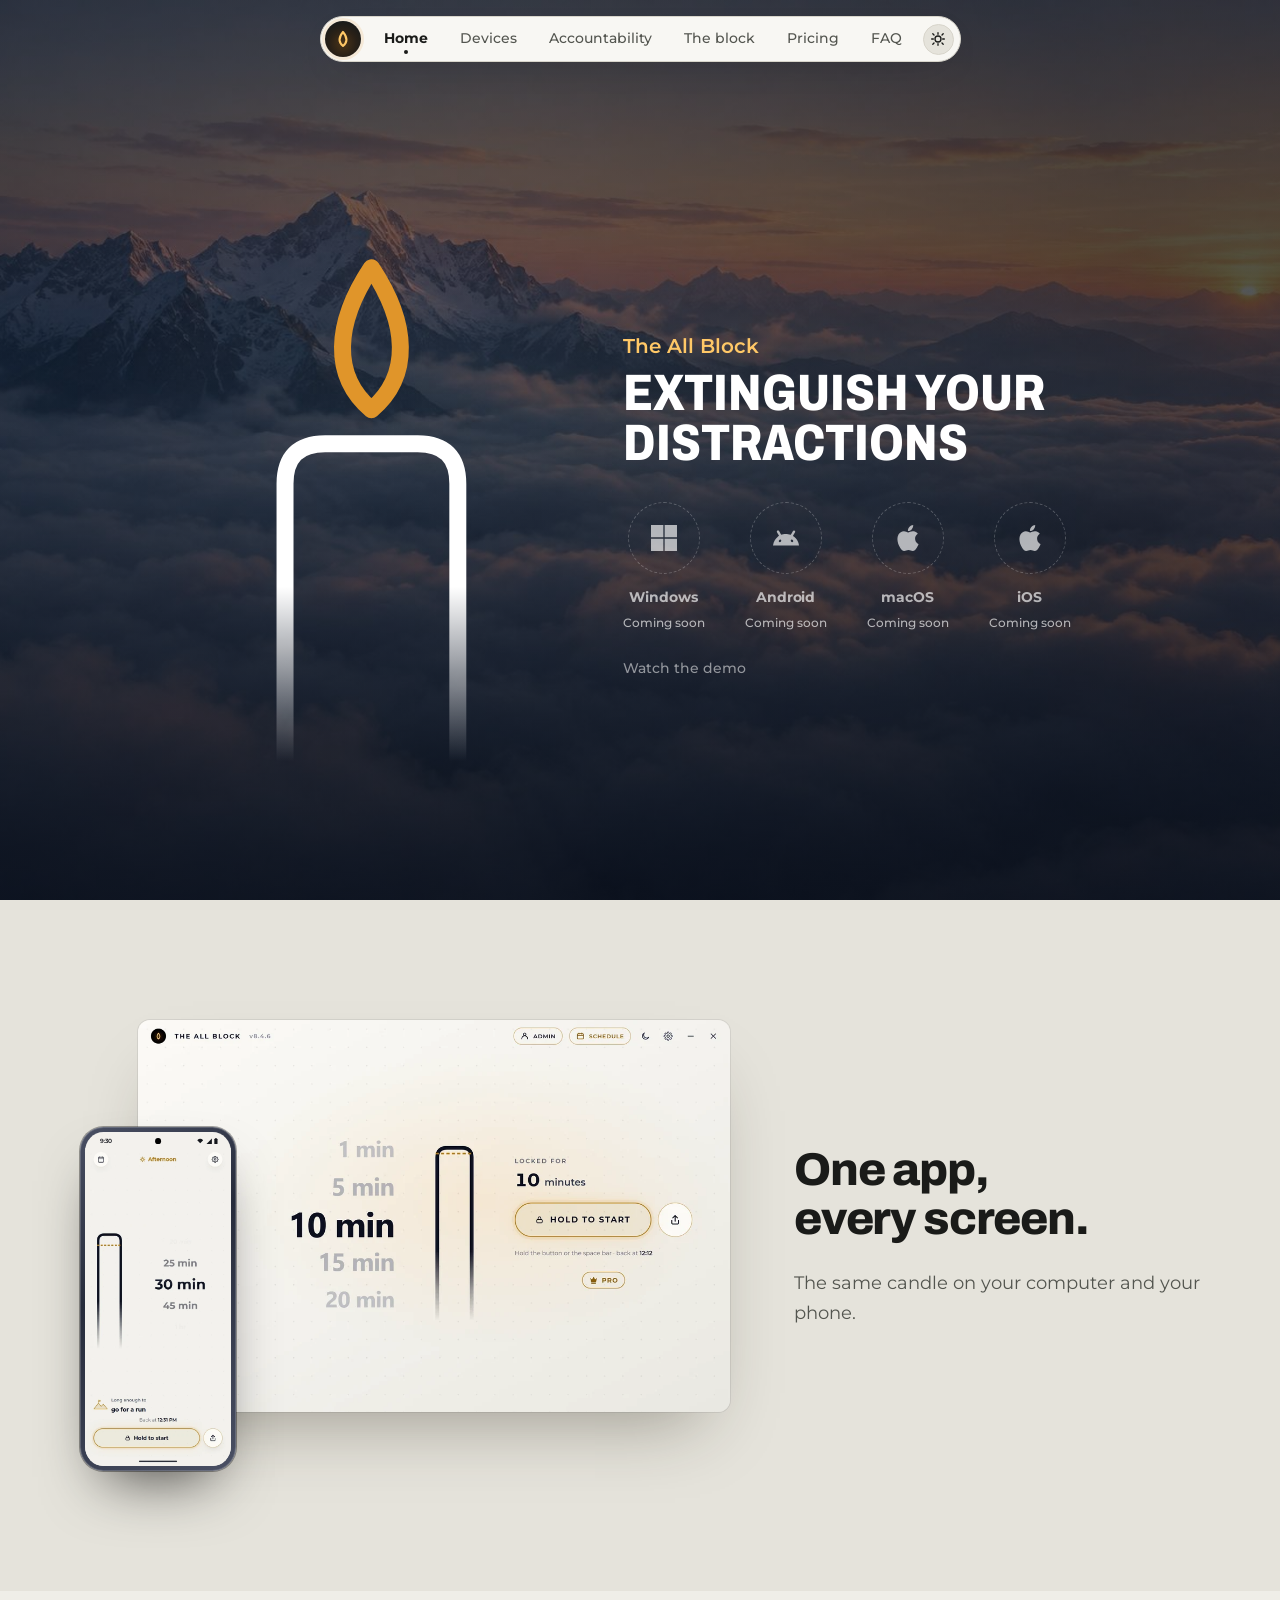
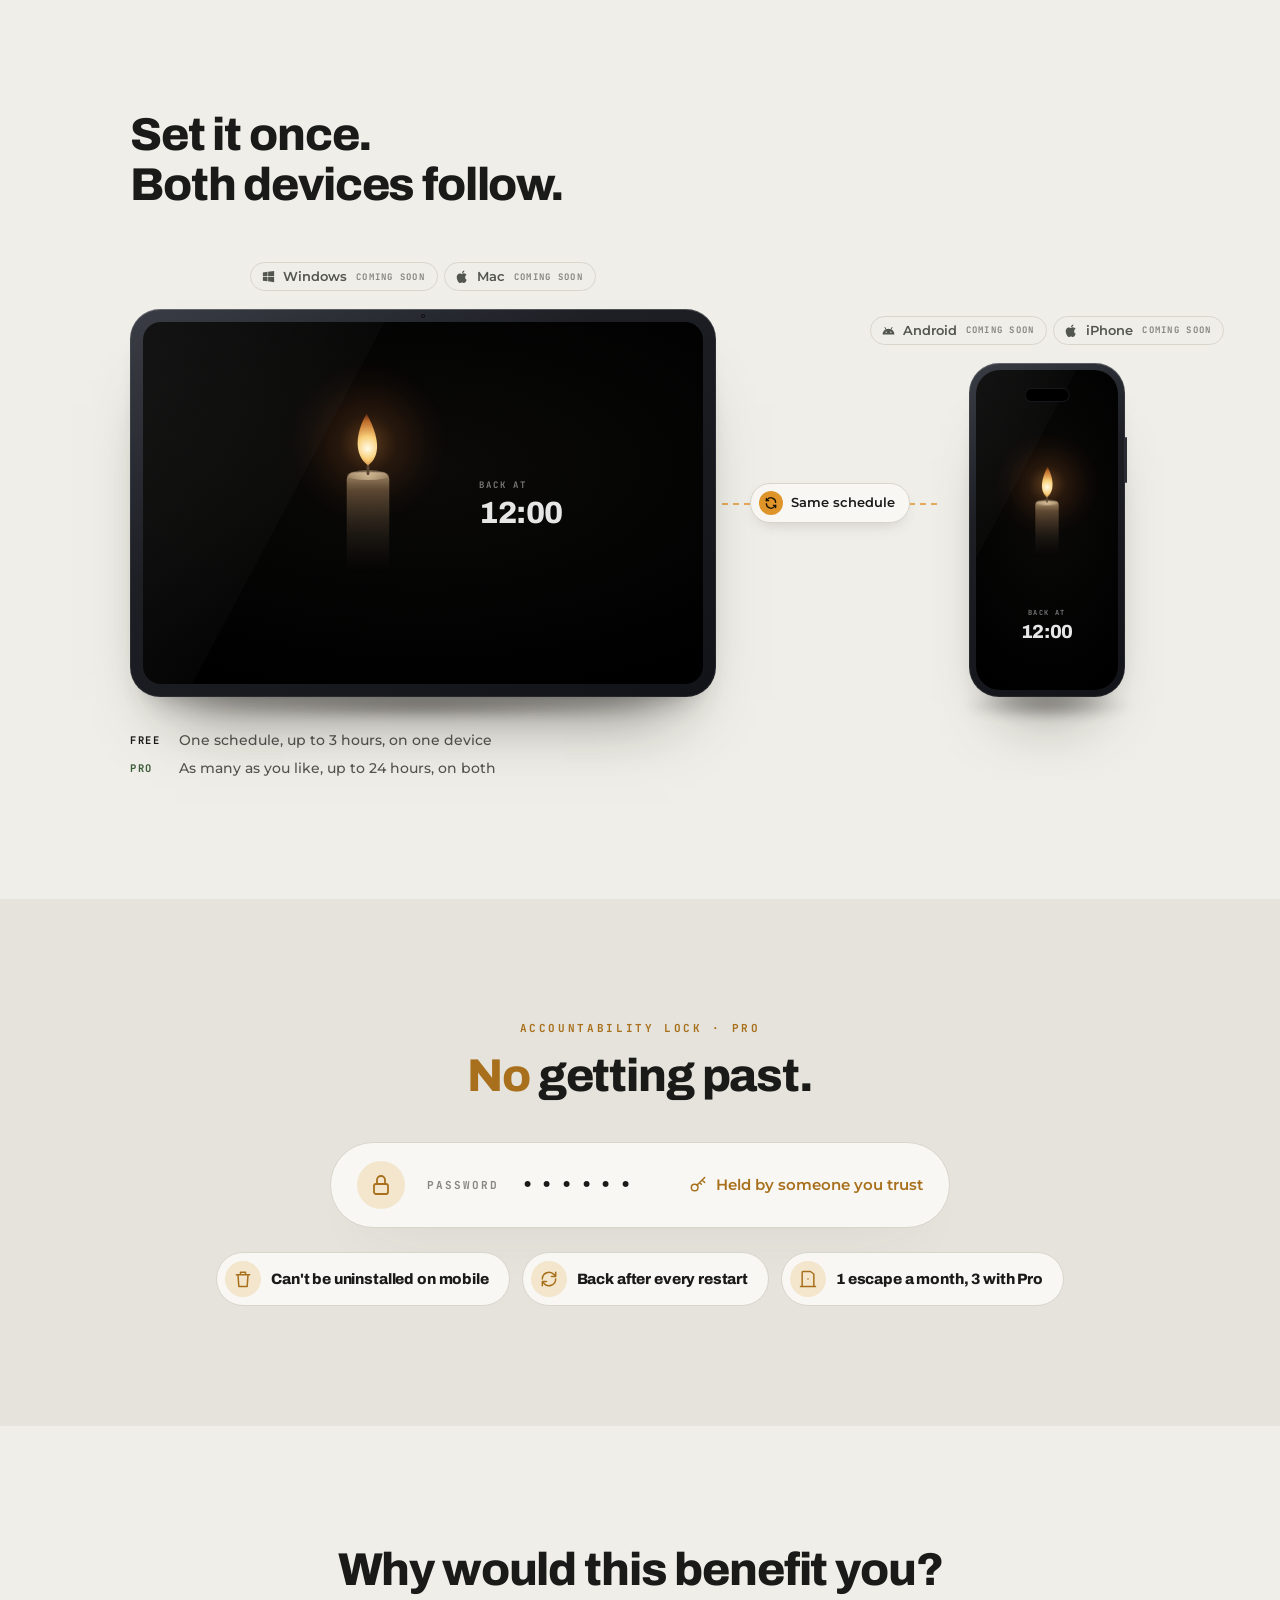
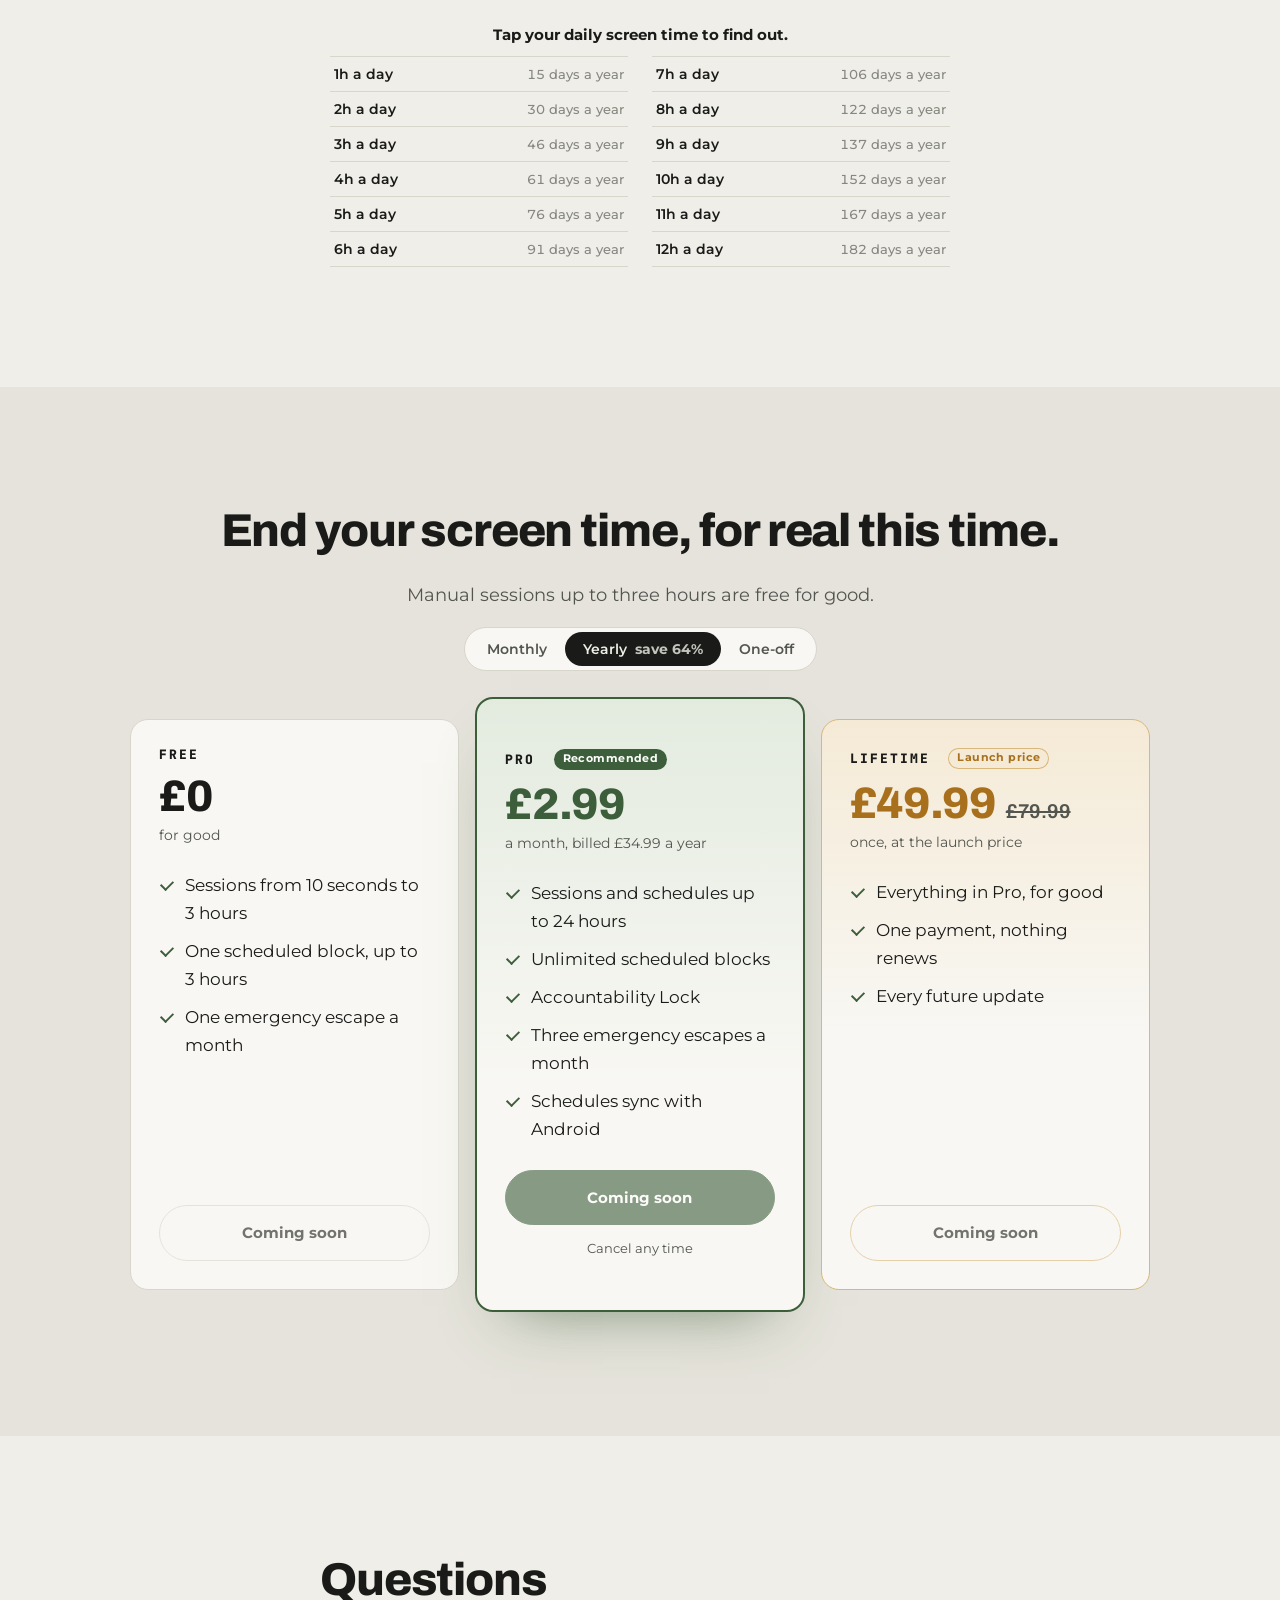
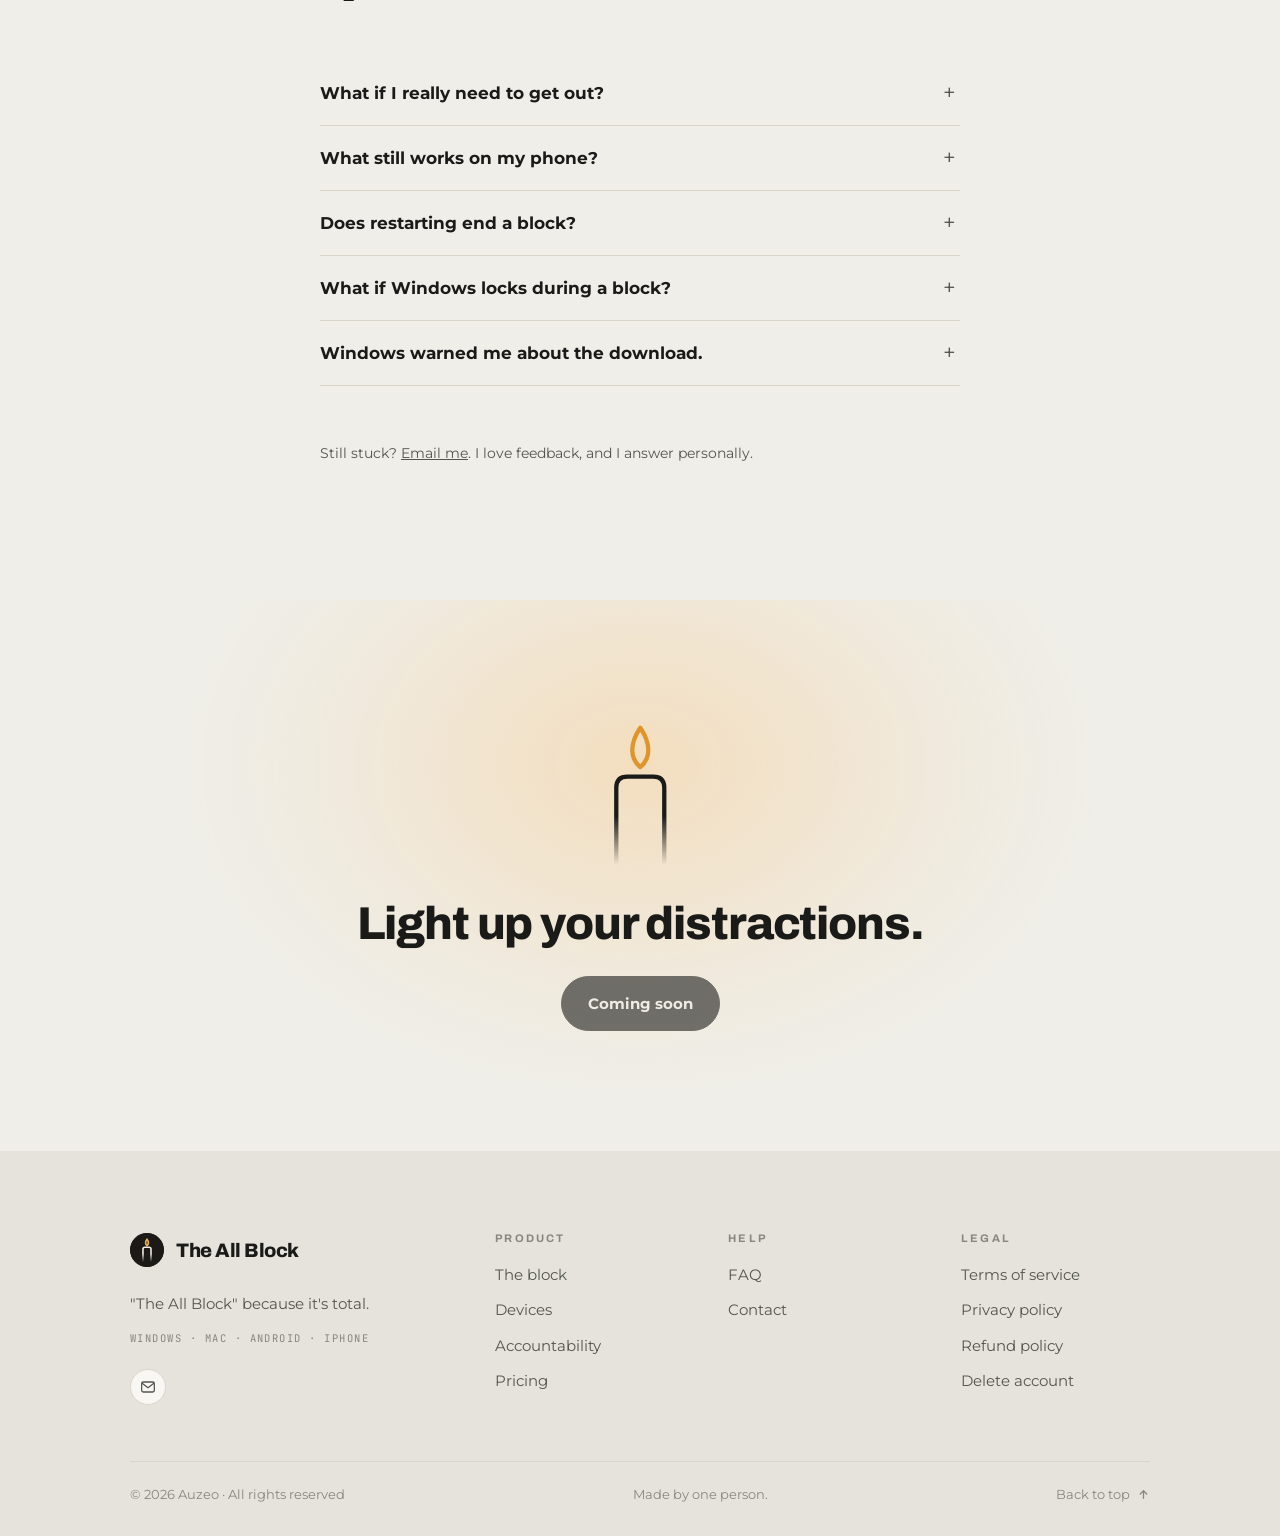
==== commit 20f90347: "Title targets app and website blocker; footer names every platform" ====
--- a/docs/beta/index.html
+++ b/docs/beta/index.html
@@ -9,7 +9,7 @@
 </script>
 <meta charset="utf-8">
 <meta name="viewport" content="width=device-width, initial-scale=1">
-<title>The All Block: End Your Screen Time | Focus Blocker for PC and Phone</title>
+<title>The All Block: App and Website Blocker for PC and Phone</title>
 <meta name="description" content="End your screen time. The All Block is a focus blocker for your computer and phone. It locks the whole device until your session ends, not just a list of apps and sites.">
 <meta name="robots" content="noindex, nofollow">
 <script type="application/ld+json">[{"@context": "https://schema.org", "@type": "SoftwareApplication", "name": "The All Block", "url": "https://theallblock.com/", "applicationCategory": "UtilitiesApplication", "operatingSystem": "Windows 10, Windows 11, Android 8.0+", "description": "A focus blocker for your computer and phone that locks the whole device until the session ends, not just a list of apps and sites.", "publisher": {"@type": "Organization", "name": "Auzeo"}, "offers": [{"@type": "Offer", "name": "Free", "price": "0", "priceCurrency": "GBP"}, {"@type": "Offer", "name": "Week pass", "price": "1.99", "priceCurrency": "GBP"}, {"@type": "Offer", "name": "Pro monthly", "price": "7.99", "priceCurrency": "GBP"}, {"@type": "Offer", "name": "Pro yearly", "price": "34.99", "priceCurrency": "GBP"}, {"@type": "Offer", "name": "Lifetime", "price": "49.99", "priceCurrency": "GBP"}]}, {"@context": "https://schema.org", "@type": "FAQPage", "mainEntity": [{"@type": "Question", "name": "What if I really need to get out?", "acceptedAnswer": {"@type": "Answer", "text": "Use an emergency escape. You get one a month free, three on Pro, and they refill on the 1st. On Windows, hold Esc for five seconds on the lock screen. On the phone, tap Emergency escape. An extra escape costs £0.99."}}, {"@type": "Question", "name": "What still works on my phone?", "acceptedAnswer": {"@type": "Answer", "text": "Calls, the dialer and contacts. Everything else waits for the timer."}}, {"@type": "Question", "name": "Does restarting end a block?", "acceptedAnswer": {"@type": "Answer", "text": "No. It comes back locked, with the time that was left."}}, {"@type": "Question", "name": "What if Windows locks during a block?", "acceptedAnswer": {"@type": "Answer", "text": "Sign in as usual. The block carries on, and the clock keeps its time."}}, {"@type": "Question", "name": "Windows warned me about the download.", "acceptedAnswer": {"@type": "Answer", "text": "The All Block is not code-signed yet, so SmartScreen warns about it. Click More info, then Run anyway, then Yes on the admin prompt."}}]}]</script>
@@ -1912,7 +1912,7 @@
           The All Block
         </a>
         <p class="foot-tag">"The All Block" because it's total.</p>
-        <p class="foot-meta">Windows 10 &amp; 11 · v8.3.7 · single .exe</p>
+        <p class="foot-meta">Windows · Mac · Android · iPhone</p>
         <div class="foot-social">
           <a href="mailto:MrAuzeo@protonmail.com" aria-label="Email the developer">
             <svg viewBox="0 0 24 24" fill="none" stroke="currentColor" stroke-width="1.9" stroke-linecap="round" stroke-linejoin="round" aria-hidden="true"><rect x="2.5" y="4.5" width="19" height="15" rx="2.5"/><path d="M3.2 6.5 12 13l8.8-6.5"/></svg>
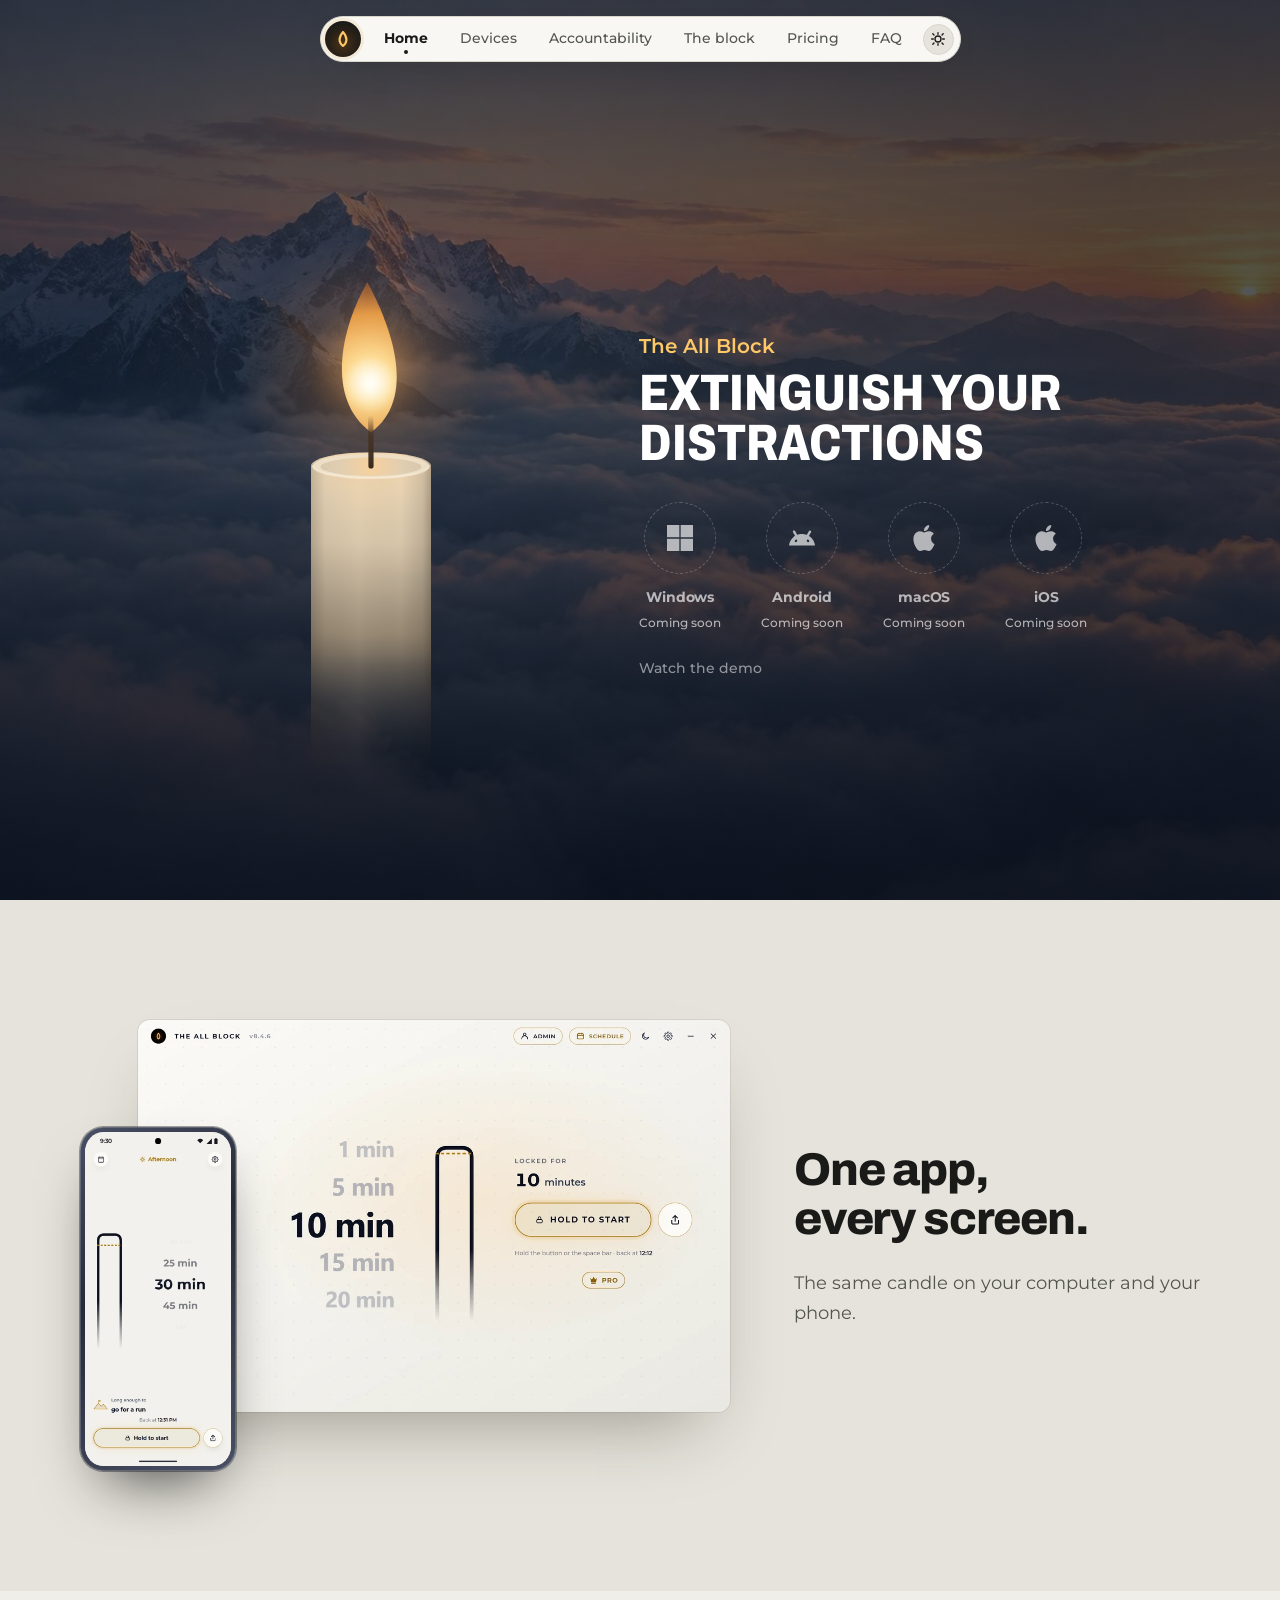
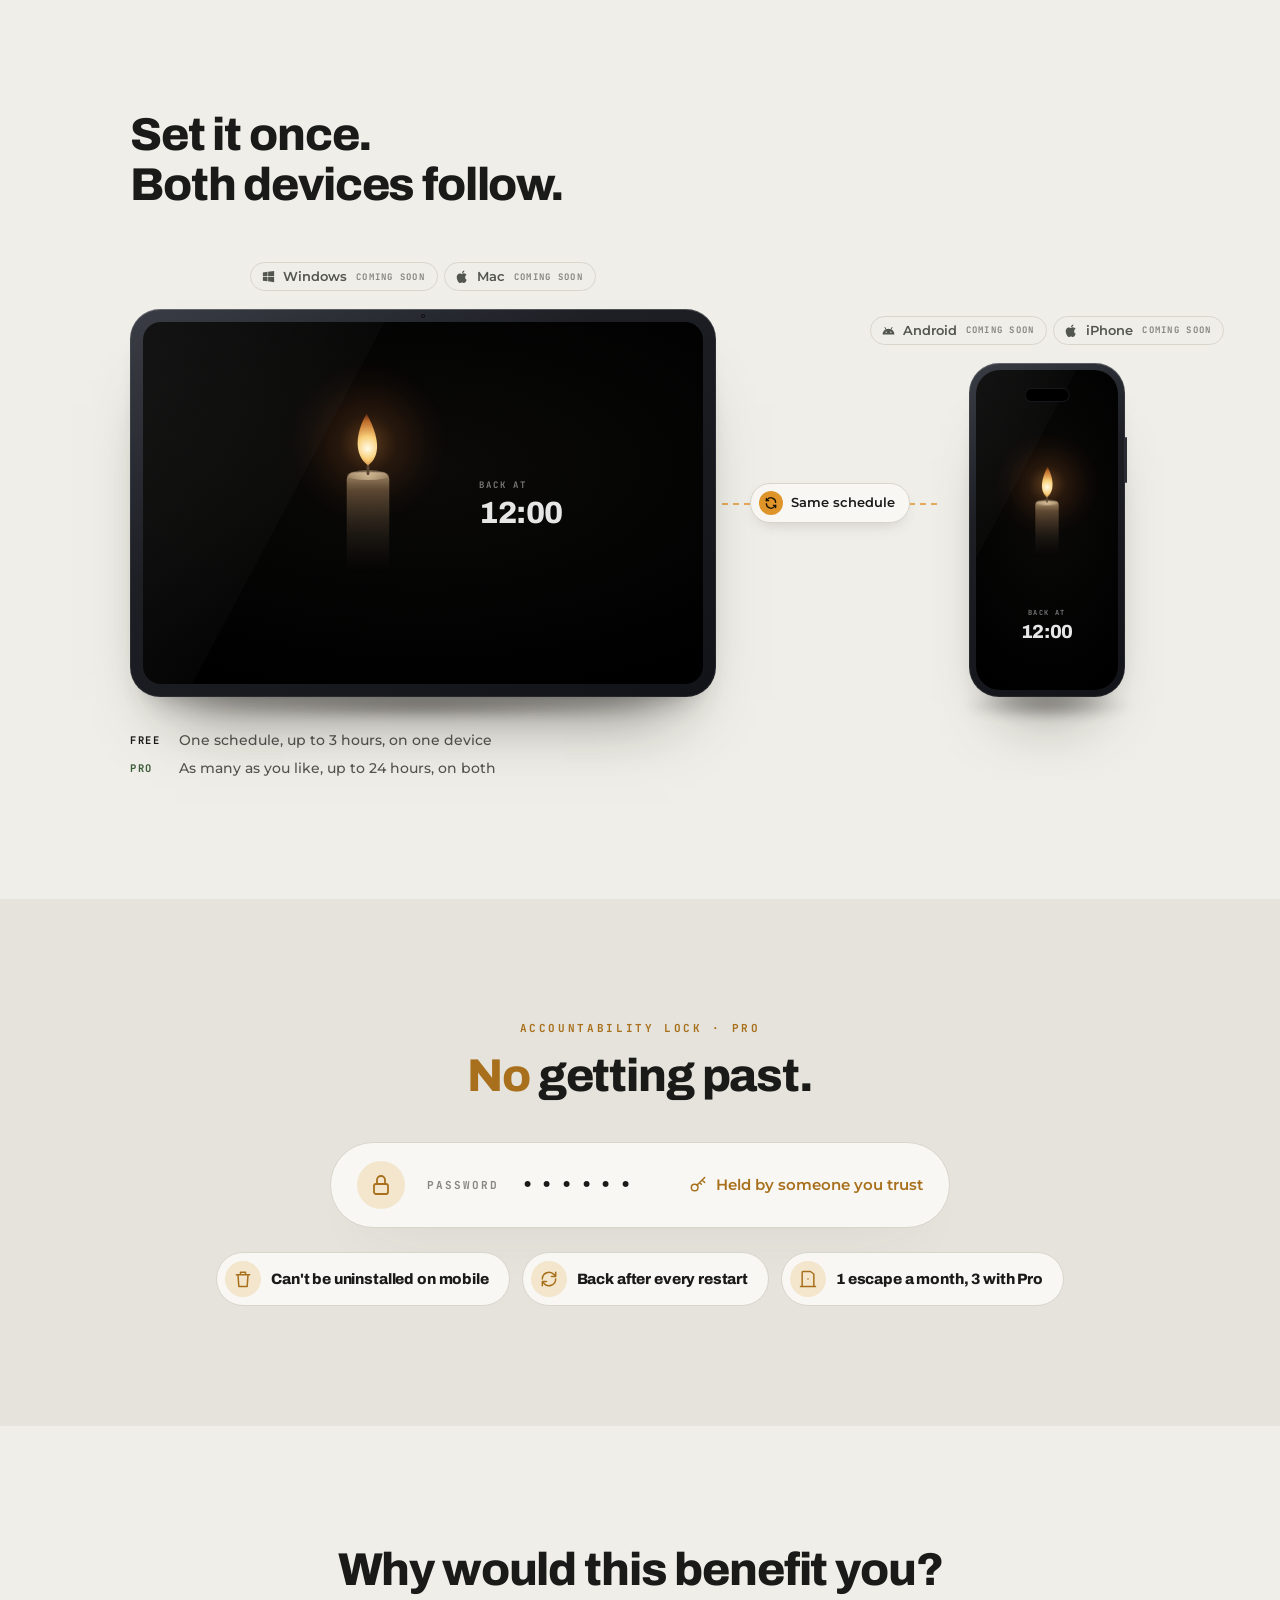
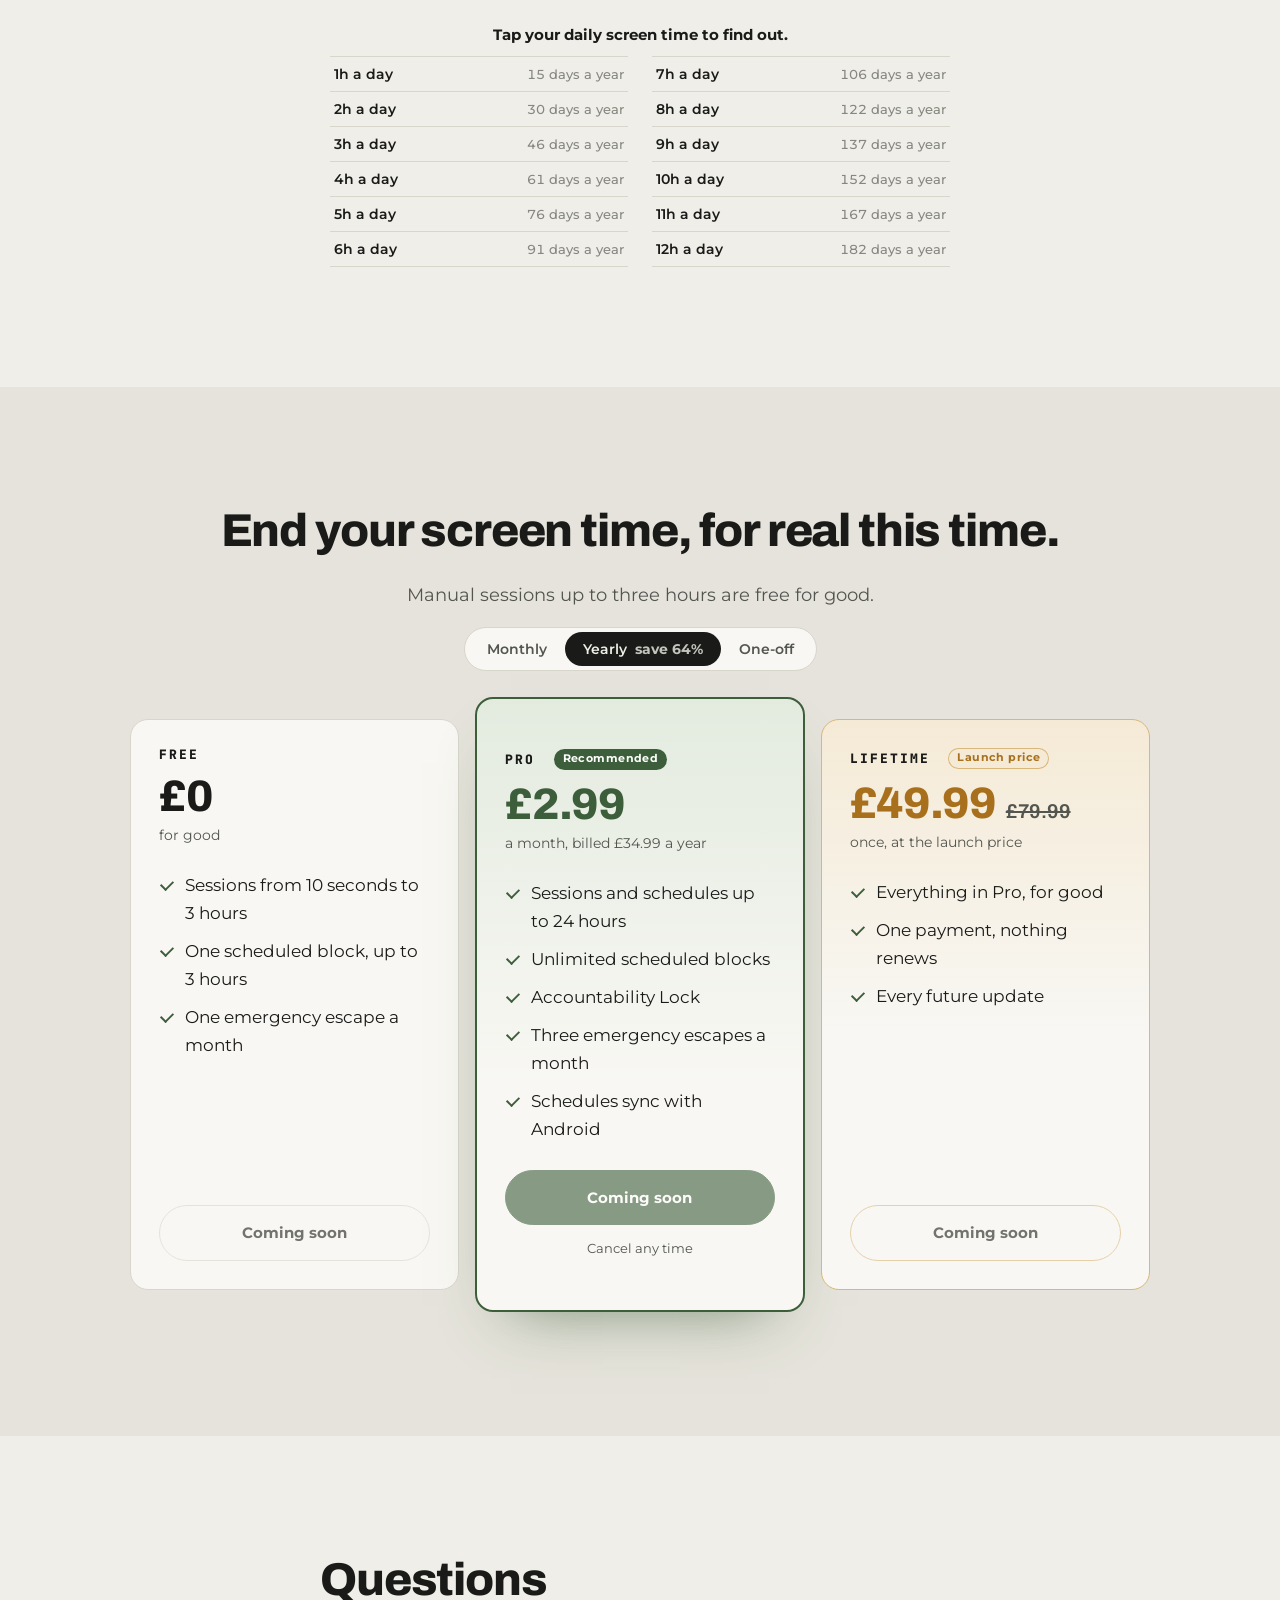
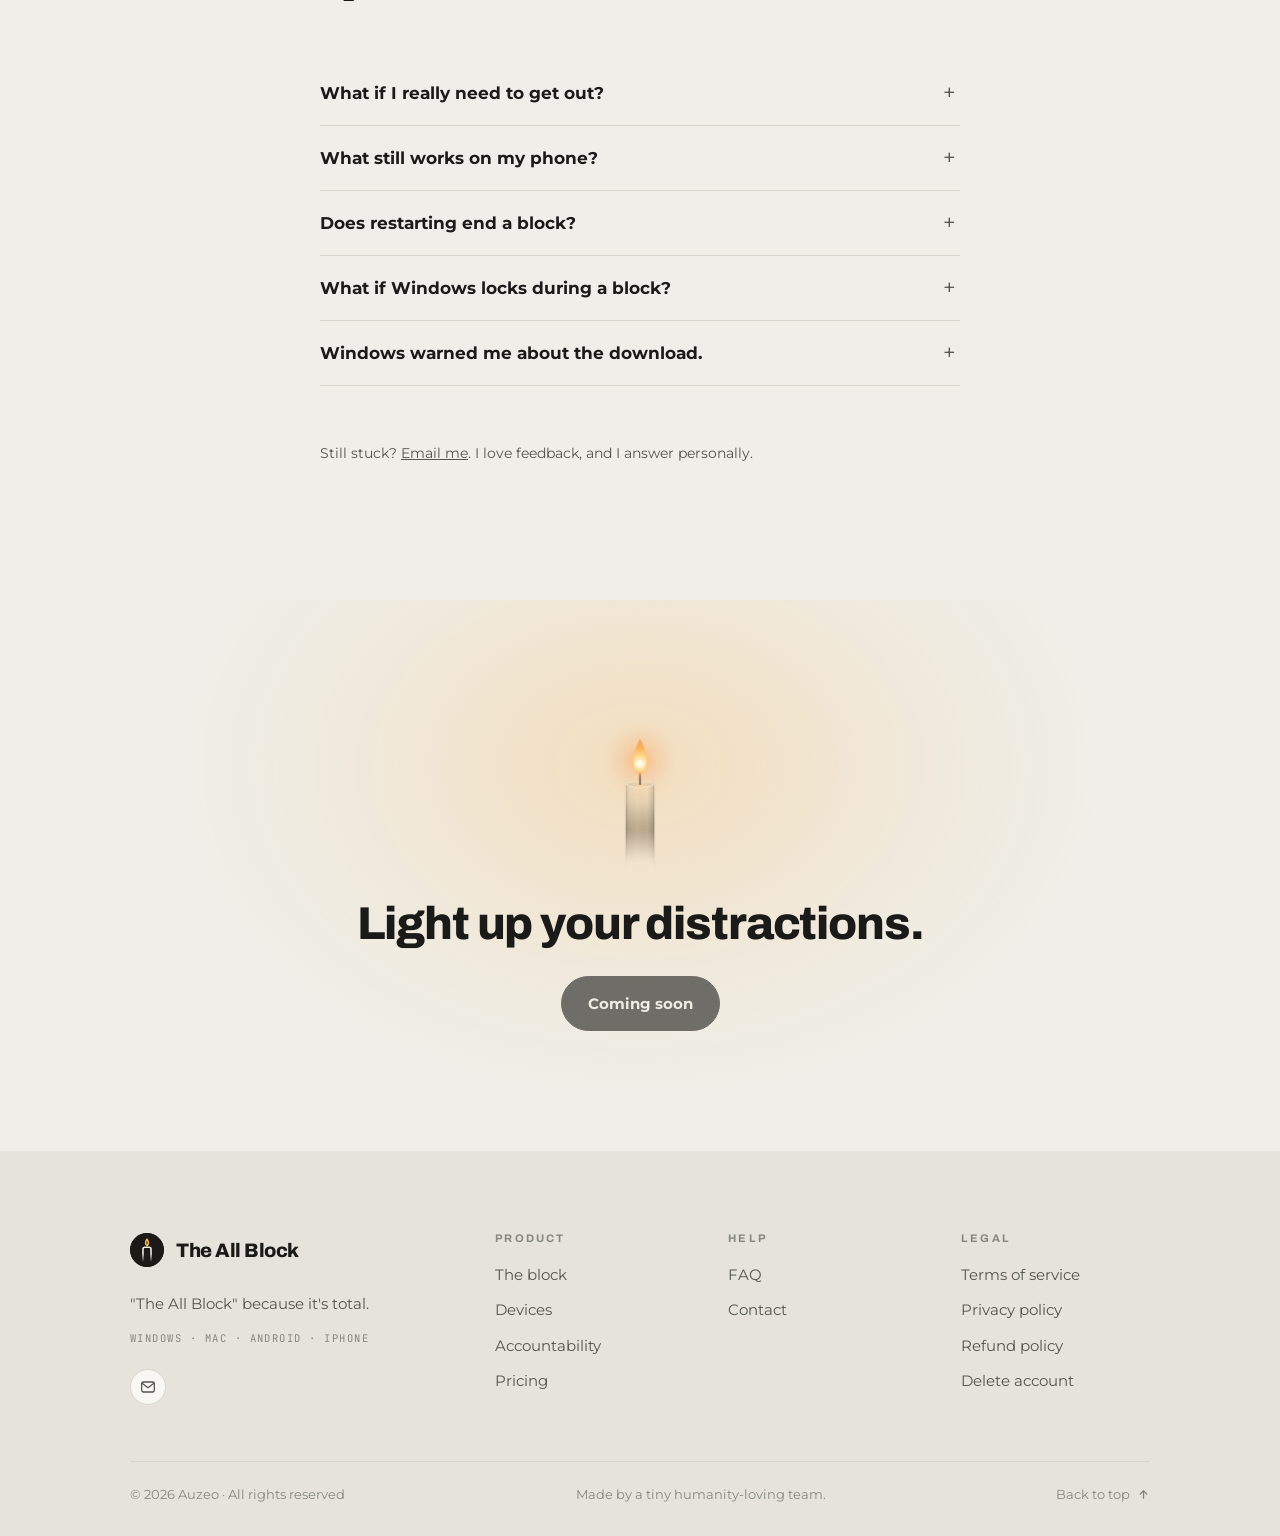
==== commit d70cd85c: "Windows 8.4.7 and Android 1.6.9 downloads; footer: made by a tiny humanity-loving team" ====
--- a/docs/beta/index.html
+++ b/docs/beta/index.html
@@ -13,9 +13,9 @@
 <meta name="description" content="End your screen time. The All Block is a focus blocker for your computer and phone. It locks the whole device until your session ends, not just a list of apps and sites.">
 <meta name="robots" content="noindex, nofollow">
 <script type="application/ld+json">[{"@context": "https://schema.org", "@type": "SoftwareApplication", "name": "The All Block", "url": "https://theallblock.com/", "applicationCategory": "UtilitiesApplication", "operatingSystem": "Windows 10, Windows 11, Android 8.0+", "description": "A focus blocker for your computer and phone that locks the whole device until the session ends, not just a list of apps and sites.", "publisher": {"@type": "Organization", "name": "Auzeo"}, "offers": [{"@type": "Offer", "name": "Free", "price": "0", "priceCurrency": "GBP"}, {"@type": "Offer", "name": "Week pass", "price": "1.99", "priceCurrency": "GBP"}, {"@type": "Offer", "name": "Pro monthly", "price": "7.99", "priceCurrency": "GBP"}, {"@type": "Offer", "name": "Pro yearly", "price": "34.99", "priceCurrency": "GBP"}, {"@type": "Offer", "name": "Lifetime", "price": "49.99", "priceCurrency": "GBP"}]}, {"@context": "https://schema.org", "@type": "FAQPage", "mainEntity": [{"@type": "Question", "name": "What if I really need to get out?", "acceptedAnswer": {"@type": "Answer", "text": "Use an emergency escape. You get one a month free, three on Pro, and they refill on the 1st. On Windows, hold Esc for five seconds on the lock screen. On the phone, tap Emergency escape. An extra escape costs £0.99."}}, {"@type": "Question", "name": "What still works on my phone?", "acceptedAnswer": {"@type": "Answer", "text": "Calls, the dialer and contacts. Everything else waits for the timer."}}, {"@type": "Question", "name": "Does restarting end a block?", "acceptedAnswer": {"@type": "Answer", "text": "No. It comes back locked, with the time that was left."}}, {"@type": "Question", "name": "What if Windows locks during a block?", "acceptedAnswer": {"@type": "Answer", "text": "Sign in as usual. The block carries on, and the clock keeps its time."}}, {"@type": "Question", "name": "Windows warned me about the download.", "acceptedAnswer": {"@type": "Answer", "text": "The All Block is not code-signed yet, so SmartScreen warns about it. Click More info, then Run anyway, then Yes on the admin prompt."}}]}]</script>
-<link rel="icon" href="/candle.ico?v=4" sizes="any">
-<link rel="icon" href="/img/flame.svg?v=2" type="image/svg+xml">
-<link rel="apple-touch-icon" href="/img/candle-touch.png?v=3">
+<link rel="icon" href="/candle.ico?v=5" sizes="any">
+<link rel="icon" href="/img/flame.svg?v=3" type="image/svg+xml">
+<link rel="apple-touch-icon" href="/img/candle-touch.png?v=4">
 <meta name="theme-color" content="#faf9f6" id="metaThemeColor">
 <link rel="preconnect" href="https://fonts.googleapis.com">
 <link rel="preconnect" href="https://fonts.gstatic.com" crossorigin>
@@ -1163,6 +1163,7 @@
 .v2 .v-chip.v-soon{background:var(--sand);color:var(--ash);border:1px solid var(--line)}
 .v2 .v-fine{font-size:13px;color:var(--ash);max-width:72ch}
 .v2 .v-step{position:relative}
+.pl-dim{aspect-ratio:160/350;width:auto}
 </style>
 <style>/* tall-candle hero */
 .nh{position:relative;min-height:100svh;display:flex;flex-direction:column;align-items:center;justify-content:center;padding:120px 20px 80px;overflow:hidden;color:var(--ink)}
@@ -1335,11 +1336,11 @@
 @keyframes pl-flick{0%,100%{transform:scale(1,1) skewX(0)}12%{transform:scale(.97,1.04) skewX(-1.5deg)}24%{transform:scale(1.02,.97) skewX(1deg)}37%{transform:scale(.98,1.05) skewX(2deg)}49%{transform:scale(1.01,.98) skewX(-.5deg)}63%{transform:scale(.96,1.06) skewX(-2deg)}78%{transform:scale(1.02,.99) skewX(1.2deg)}89%{transform:scale(.99,1.03) skewX(-.8deg)}}
 @media(prefers-reduced-motion:reduce){.pl-fl{animation:none}}
 .pl-mark{display:block;flex:none;width:auto;overflow:visible}
-:root[data-theme="dark"] .pl-mark{filter:drop-shadow(0 0 26px rgba(255,180,84,.45))}
+:root[data-theme="dark"] .pl-mark{filter:none}
 .pl-hero{background:radial-gradient(48vmax 44vmax at 33% 32%,var(--lit),var(--lit2) 50%,transparent 72%),linear-gradient(180deg,var(--g1),var(--g2));color:var(--ink)}
 .pl-hero.q-row{align-items:center;justify-content:center;gap:clamp(40px,7vw,110px);padding-left:clamp(20px,5vw,72px);padding-right:clamp(20px,5vw,72px)}
 .pl-hero.q-row>.ov.lf{flex:0 1 auto;max-width:600px;align-self:center!important;padding-bottom:0}
-.pl-hero .pl-mark{height:min(60vh,540px);margin:0}
+.pl-hero .pl-mark{height:min(68vh,620px);margin:0}
 .pl-hero .em{color:var(--green-txt)!important;font-weight:600!important}
 .pl-hero .btn--light{background:var(--onyx)!important;color:var(--onyx-txt)!important;border-color:var(--onyx)!important}
 .pl-hero .btn--ghost{color:var(--ink)!important;border-color:var(--line)!important;background:none!important}
@@ -1459,7 +1460,7 @@
 @media(max-width:800px){
 .nh.q-row.pl-hero{min-height:100vh;min-height:100svh;flex-direction:column;align-items:center;justify-content:space-between;gap:0;padding:84px 20px 26px}
 .pl-hero>.pl-cw{margin:auto}
-.pl-hero .pl-cw .pl-mark{height:clamp(220px,44svh,440px)}
+.pl-hero .pl-cw .pl-mark{height:clamp(260px,48svh,500px)}
 .pl-hero .ov.lf{display:flex;flex-direction:column;align-items:center;width:100%;margin-top:22px}
 .pl-hero .pl-demo{order:1;margin-top:6px}
 .pl-hero .pl-dl{order:2;margin-top:20px}
@@ -1483,7 +1484,7 @@
 .nh.pl-hero .fx-o{color:#fff}
 </style>
 <style id="dl-paused">.dl-off{cursor:default!important;pointer-events:none;opacity:.6}</style><style>
-@media(max-width:800px){.pl-hero .pl-cw .pl-mark{height:clamp(190px,34svh,400px)}}
+@media(max-width:800px){.pl-hero .pl-cw .pl-mark{height:clamp(260px,48svh,500px)}}
 /* Accountability Lock (2026-11-21): centred, a lock bar, then the facts as pills. */
 .v2 .al{--al-g:#a8701c;--al-s:#f3e6cc;background:var(--sand)}
 :root[data-theme="dark"] .v2 .al{--al-g:#ffc867;--al-s:#2a2619}
@@ -1636,7 +1637,7 @@
 
 <!-- ═══ HERO ═══ -->
 <!-- Hero: the tall candle above the clouds, notifications going quiet at the edge. -->
-<header class="nh tc q-row pl-hero" id="top"><div class="pl-cw"><svg class="pl-mark pl-mk1" viewBox="176 92 160 350" aria-hidden="true"><defs><linearGradient id="plpl-mk1" gradientUnits="userSpaceOnUse" x1="0" y1="224" x2="0" y2="430"><stop offset="0" style="stop-color:var(--ink)"/><stop offset=".45" style="stop-color:var(--ink)"/><stop offset="1" style="stop-color:var(--ink);stop-opacity:0"/></linearGradient></defs><g fill="none" stroke-width="11" stroke-linejoin="round"><path d="M200 430V250q0-26 26-26h60q26 0 26 26v180" stroke="url(#plpl-mk1)" stroke-linecap="round"/><path class="pl-fl" d="M256 202c-26-22-24-56 0-92c24 36 26 70 0 92z"/></g></svg><div class="pl-fx" aria-hidden="true"><span class="pl-flare"></span></div></div><div class="ov lf"><h1><span class="em top">The All Block</span>Extinguish your<br>distractions</h1><div class="pl-dl pl-dl8"><span class="ci off"><i><svg class="pi" viewBox="0 0 24 24" aria-hidden="true"><path d="M0 0h11.4v11.4H0zM12.6 0H24v11.4H12.6zM0 12.6h11.4V24H0zM12.6 12.6H24V24H12.6z"/></svg></i><b>Windows</b><small>Coming soon</small></span><span class="ci off"><i><svg class="pi" viewBox="0 0 24 24" aria-hidden="true"><path d="M18.4395 5.5586c-.675 1.1664-1.352 2.3318-2.0274 3.498-.0366-.0155-.0742-.0286-.1113-.043-1.8249-.6957-3.484-.8-4.42-.787-1.8551.0185-3.3544.4643-4.2597.8203-.084-.1494-1.7526-3.021-2.0215-3.4864a1.1451 1.1451 0 0 0-.1406-.1914c-.3312-.364-.9054-.4859-1.379-.203-.475.282-.7136.9361-.3886 1.5019 1.9466 3.3696-.0966-.2158 1.9473 3.3593.0172.031-.4946.2642-1.3926 1.0177C2.8987 12.176.452 14.772 0 18.9902h24c-.119-1.1108-.3686-2.099-.7461-3.0683-.7438-1.9118-1.8435-3.2928-2.7402-4.1836a12.1048 12.1048 0 0 0-2.1309-1.6875c.6594-1.122 1.312-2.2559 1.9649-3.3848.2077-.3615.1886-.7956-.0079-1.1191a1.1001 1.1001 0 0 0-.8515-.5332c-.5225-.0536-.9392.3128-1.0488.5449zm-.0391 8.461c.3944.5926.324 1.3306-.1563 1.6503-.4799.3197-1.188.0985-1.582-.4941-.3944-.5927-.324-1.3307.1563-1.6504.4727-.315 1.1812-.1086 1.582.4941zM7.207 13.5273c.4803.3197.5506 1.0577.1563 1.6504-.394.5926-1.1038.8138-1.584.4941-.48-.3197-.5503-1.0577-.1563-1.6504.4008-.6021 1.1087-.8106 1.584-.4941z"/></svg></i><b>Android</b><small>Coming soon</small></span><span class="ci off"><i><svg class="pi" viewBox="0 0 24 24" aria-hidden="true"><path d="M12.152 6.896c-.948 0-2.415-1.078-3.96-1.04-2.04.027-3.91 1.183-4.961 3.014-2.117 3.675-.546 9.103 1.519 12.09 1.013 1.454 2.208 3.09 3.792 3.039 1.52-.065 2.09-.987 3.935-.987 1.831 0 2.35.987 3.96.948 1.637-.026 2.676-1.48 3.676-2.948 1.156-1.688 1.636-3.325 1.662-3.415-.039-.013-3.182-1.221-3.22-4.857-.026-3.04 2.48-4.494 2.597-4.559-1.429-2.09-3.623-2.324-4.39-2.376-2-.156-3.675 1.09-4.61 1.09zM15.53 3.83c.843-1.012 1.4-2.427 1.245-3.83-1.207.052-2.662.805-3.532 1.818-.78.896-1.454 2.338-1.273 3.714 1.338.104 2.715-.688 3.559-1.701"/></svg></i><b>macOS</b><small>Coming soon</small></span><span class="ci off"><i><svg class="pi" viewBox="0 0 24 24" aria-hidden="true"><path d="M12.152 6.896c-.948 0-2.415-1.078-3.96-1.04-2.04.027-3.91 1.183-4.961 3.014-2.117 3.675-.546 9.103 1.519 12.09 1.013 1.454 2.208 3.09 3.792 3.039 1.52-.065 2.09-.987 3.935-.987 1.831 0 2.35.987 3.96.948 1.637-.026 2.676-1.48 3.676-2.948 1.156-1.688 1.636-3.325 1.662-3.415-.039-.013-3.182-1.221-3.22-4.857-.026-3.04 2.48-4.494 2.597-4.559-1.429-2.09-3.623-2.324-4.39-2.376-2-.156-3.675 1.09-4.61 1.09zM15.53 3.83c.843-1.012 1.4-2.427 1.245-3.83-1.207.052-2.662.805-3.532 1.818-.78.896-1.454 2.338-1.273 3.714 1.338.104 2.715-.688 3.559-1.701"/></svg></i><b>iOS</b><small>Coming soon</small></span></div><button class="pl-demo" type="button" onclick="hsGo(3)">Watch the demo</button></div></header>
+<header class="nh tc q-row pl-hero" id="top"><div class="pl-cw"><canvas class="pl-mark pl-mk1 pl-dim" aria-hidden="true"></canvas><div class="pl-fx" aria-hidden="true"><span class="pl-flare"></span></div></div><div class="ov lf"><h1><span class="em top">The All Block</span>Extinguish your<br>distractions</h1><div class="pl-dl pl-dl8"><span class="ci off"><i><svg class="pi" viewBox="0 0 24 24" aria-hidden="true"><path d="M0 0h11.4v11.4H0zM12.6 0H24v11.4H12.6zM0 12.6h11.4V24H0zM12.6 12.6H24V24H12.6z"/></svg></i><b>Windows</b><small>Coming soon</small></span><span class="ci off"><i><svg class="pi" viewBox="0 0 24 24" aria-hidden="true"><path d="M18.4395 5.5586c-.675 1.1664-1.352 2.3318-2.0274 3.498-.0366-.0155-.0742-.0286-.1113-.043-1.8249-.6957-3.484-.8-4.42-.787-1.8551.0185-3.3544.4643-4.2597.8203-.084-.1494-1.7526-3.021-2.0215-3.4864a1.1451 1.1451 0 0 0-.1406-.1914c-.3312-.364-.9054-.4859-1.379-.203-.475.282-.7136.9361-.3886 1.5019 1.9466 3.3696-.0966-.2158 1.9473 3.3593.0172.031-.4946.2642-1.3926 1.0177C2.8987 12.176.452 14.772 0 18.9902h24c-.119-1.1108-.3686-2.099-.7461-3.0683-.7438-1.9118-1.8435-3.2928-2.7402-4.1836a12.1048 12.1048 0 0 0-2.1309-1.6875c.6594-1.122 1.312-2.2559 1.9649-3.3848.2077-.3615.1886-.7956-.0079-1.1191a1.1001 1.1001 0 0 0-.8515-.5332c-.5225-.0536-.9392.3128-1.0488.5449zm-.0391 8.461c.3944.5926.324 1.3306-.1563 1.6503-.4799.3197-1.188.0985-1.582-.4941-.3944-.5927-.324-1.3307.1563-1.6504.4727-.315 1.1812-.1086 1.582.4941zM7.207 13.5273c.4803.3197.5506 1.0577.1563 1.6504-.394.5926-1.1038.8138-1.584.4941-.48-.3197-.5503-1.0577-.1563-1.6504.4008-.6021 1.1087-.8106 1.584-.4941z"/></svg></i><b>Android</b><small>Coming soon</small></span><span class="ci off"><i><svg class="pi" viewBox="0 0 24 24" aria-hidden="true"><path d="M12.152 6.896c-.948 0-2.415-1.078-3.96-1.04-2.04.027-3.91 1.183-4.961 3.014-2.117 3.675-.546 9.103 1.519 12.09 1.013 1.454 2.208 3.09 3.792 3.039 1.52-.065 2.09-.987 3.935-.987 1.831 0 2.35.987 3.96.948 1.637-.026 2.676-1.48 3.676-2.948 1.156-1.688 1.636-3.325 1.662-3.415-.039-.013-3.182-1.221-3.22-4.857-.026-3.04 2.48-4.494 2.597-4.559-1.429-2.09-3.623-2.324-4.39-2.376-2-.156-3.675 1.09-4.61 1.09zM15.53 3.83c.843-1.012 1.4-2.427 1.245-3.83-1.207.052-2.662.805-3.532 1.818-.78.896-1.454 2.338-1.273 3.714 1.338.104 2.715-.688 3.559-1.701"/></svg></i><b>macOS</b><small>Coming soon</small></span><span class="ci off"><i><svg class="pi" viewBox="0 0 24 24" aria-hidden="true"><path d="M12.152 6.896c-.948 0-2.415-1.078-3.96-1.04-2.04.027-3.91 1.183-4.961 3.014-2.117 3.675-.546 9.103 1.519 12.09 1.013 1.454 2.208 3.09 3.792 3.039 1.52-.065 2.09-.987 3.935-.987 1.831 0 2.35.987 3.96.948 1.637-.026 2.676-1.48 3.676-2.948 1.156-1.688 1.636-3.325 1.662-3.415-.039-.013-3.182-1.221-3.22-4.857-.026-3.04 2.48-4.494 2.597-4.559-1.429-2.09-3.623-2.324-4.39-2.376-2-.156-3.675 1.09-4.61 1.09zM15.53 3.83c.843-1.012 1.4-2.427 1.245-3.83-1.207.052-2.662.805-3.532 1.818-.78.896-1.454 2.338-1.273 3.714 1.338.104 2.715-.688 3.559-1.701"/></svg></i><b>iOS</b><small>Coming soon</small></span></div><button class="pl-demo" type="button" onclick="hsGo(3)">Watch the demo</button></div></header>
 <!-- The old hero stays, off-screen, because its drum and Start button run the "Light it" demo. -->
 <header class="hero" id="oldtop" aria-hidden="true">
   <div class="hero-bg" aria-hidden="true">
@@ -1887,7 +1888,7 @@
 <h2>Questions</h2><div class="v-mt"><details><summary>What if I really need to get out?</summary><p>Use an emergency escape. You get one a month free, three on Pro, and they refill on the 1st. On Windows, hold <kbd>Esc</kbd> for five seconds on the lock screen. On the phone, tap Emergency escape. An extra escape costs £0.99.</p></details><details><summary>What still works on my phone?</summary><p>Calls, the dialer and contacts. Everything else waits for the timer.</p></details><details><summary>Does restarting end a block?</summary><p>No. It comes back locked, with the time that was left.</p></details><details><summary>What if Windows locks during a block?</summary><p>Sign in as usual. The block carries on, and the clock keeps its time.</p></details><details><summary>Windows warned me about the download.</summary><p>The All Block is not code-signed yet, so SmartScreen warns about it. Click <b>More info</b>, then <b>Run anyway</b>, then <b>Yes</b> on the admin prompt.</p></details></div>
 <p class="v-ash v-small v-mt">Still stuck? <a href="mailto:MrAuzeo@protonmail.com?subject=All%20Block%20help">Email me</a>. I love feedback, and I answer personally.</p>
 </div></section>
-<section class="v-band pl-end" id="get"><div class="v-wrap v-center"><svg class="pl-mark pl-mk2" viewBox="176 92 160 350" aria-hidden="true"><defs><linearGradient id="plpl-mk2" gradientUnits="userSpaceOnUse" x1="0" y1="224" x2="0" y2="430"><stop offset="0" style="stop-color:var(--ink)"/><stop offset=".45" style="stop-color:var(--ink)"/><stop offset="1" style="stop-color:var(--ink);stop-opacity:0"/></linearGradient></defs><g fill="none" stroke-width="10" stroke-linejoin="round"><path d="M200 430V250q0-26 26-26h60q26 0 26 26v180" stroke="url(#plpl-mk2)" stroke-linecap="round"/><path class="pl-fl" d="M256 202c-26-22-24-56 0-92c24 36 26 70 0 92z"/></g></svg>
+<section class="v-band pl-end" id="get"><div class="v-wrap v-center"><canvas class="pl-mark pl-mk2 pl-dim" aria-hidden="true"></canvas>
 <h2>Light up your distractions.</h2><div class="v-cta-row"><span class="v-btn v-btn--light pl-end-go dl-off" aria-disabled="true">Coming soon</span></div></div></section>
 </div>
 
@@ -1941,7 +1942,7 @@
     </div>
     <div class="foot-base">
       <span>© 2026 Auzeo · All rights reserved</span>
-      <span>Made by one person.</span>
+      <span>Made by a tiny humanity-loving team.</span>
       <a class="foot-top" href="#top">Back to top
         <svg viewBox="0 0 24 24" fill="none" stroke="currentColor" stroke-width="2.4" stroke-linecap="round" stroke-linejoin="round" aria-hidden="true"><path d="M12 19V6"/><path d="M6 11l6-6 6 6"/></svg>
       </a>
@@ -2889,7 +2890,7 @@
  var and=/Android/i.test(u),win=!and&&/Windows/i.test(u);if(and)r.classList.add('is-android');if(win)r.classList.add('is-win');
  /* nav Download: one tap for this device; anywhere else it goes to the hero's four keys */
  })()</script>
-<script>(function(){var A=[["instagram", "linear-gradient(45deg,#f9a03f,#e4405f 45%,#9b3fd1)", "Instagram", ["maya.k liked your reel", "jordan_23 started following you", "sam.r replied to your story", "ellie mentioned you in a comment"], "M7.0301.084c-1.2768.0602-2.1487.264-2.911.5634-.7888.3075-1.4575.72-2.1228 1.3877-.6652.6677-1.075 1.3368-1.3802 2.127-.2954.7638-.4956 1.6365-.552 2.914-.0564 1.2775-.0689 1.6882-.0626 4.947.0062 3.2586.0206 3.6671.0825 4.9473.061 1.2765.264 2.1482.5635 2.9107.308.7889.72 1.4573 1.388 2.1228.6679.6655 1.3365 1.0743 2.1285 1.38.7632.295 1.6361.4961 2.9134.552 1.2773.056 1.6884.069 4.9462.0627 3.2578-.0062 3.668-.0207 4.9478-.0814 1.28-.0607 2.147-.2652 2.9098-.5633.7889-.3086 1.4578-.72 2.1228-1.3881.665-.6682 1.0745-1.3378 1.3795-2.1284.2957-.7632.4966-1.636.552-2.9124.056-1.2809.0692-1.6898.063-4.948-.0063-3.2583-.021-3.6668-.0817-4.9465-.0607-1.2797-.264-2.1487-.5633-2.9117-.3084-.7889-.72-1.4568-1.3876-2.1228C21.2982 1.33 20.628.9208 19.8378.6165 19.074.321 18.2017.1197 16.9244.0645 15.6471.0093 15.236-.005 11.977.0014 8.718.0076 8.31.0215 7.0301.0839m.1402 21.6932c-1.17-.0509-1.8053-.2453-2.2287-.408-.5606-.216-.96-.4771-1.3819-.895-.422-.4178-.6811-.8186-.9-1.378-.1644-.4234-.3624-1.058-.4171-2.228-.0595-1.2645-.072-1.6442-.079-4.848-.007-3.2037.0053-3.583.0607-4.848.05-1.169.2456-1.805.408-2.2282.216-.5613.4762-.96.895-1.3816.4188-.4217.8184-.6814 1.3783-.9003.423-.1651 1.0575-.3614 2.227-.4171 1.2655-.06 1.6447-.072 4.848-.079 3.2033-.007 3.5835.005 4.8495.0608 1.169.0508 1.8053.2445 2.228.408.5608.216.96.4754 1.3816.895.4217.4194.6816.8176.9005 1.3787.1653.4217.3617 1.056.4169 2.2263.0602 1.2655.0739 1.645.0796 4.848.0058 3.203-.0055 3.5834-.061 4.848-.051 1.17-.245 1.8055-.408 2.2294-.216.5604-.4763.96-.8954 1.3814-.419.4215-.8181.6811-1.3783.9-.4224.1649-1.0577.3617-2.2262.4174-1.2656.0595-1.6448.072-4.8493.079-3.2045.007-3.5825-.006-4.848-.0608M16.953 5.5864A1.44 1.44 0 1 0 18.39 4.144a1.44 1.44 0 0 0-1.437 1.4424M5.8385 12.012c.0067 3.4032 2.7706 6.1557 6.173 6.1493 3.4026-.0065 6.157-2.7701 6.1506-6.1733-.0065-3.4032-2.771-6.1565-6.174-6.1498-3.403.0067-6.156 2.771-6.1496 6.1738M8 12.0077a4 4 0 1 1 4.008 3.9921A3.9996 3.9996 0 0 1 8 12.0077"], ["tiktok", "#111", "TikTok", ["ellie sent you a video", "josh commented: this is so you", "3 friends posted new videos", "Your video has 120 new views"], "M12.525.02c1.31-.02 2.61-.01 3.91-.02.08 1.53.63 3.09 1.75 4.17 1.12 1.11 2.7 1.62 4.24 1.79v4.03c-1.44-.05-2.89-.35-4.2-.97-.57-.26-1.1-.59-1.62-.93-.01 2.92.01 5.84-.02 8.75-.08 1.4-.54 2.79-1.35 3.94-1.31 1.92-3.58 3.17-5.91 3.21-1.43.08-2.86-.31-4.08-1.03-2.02-1.19-3.44-3.37-3.65-5.71-.02-.5-.03-1-.01-1.49.18-1.9 1.12-3.72 2.58-4.96 1.66-1.44 3.98-2.13 6.15-1.72.02 1.48-.04 2.96-.04 4.44-.99-.32-2.15-.23-3.02.37-.63.41-1.11 1.04-1.36 1.75-.21.51-.15 1.07-.14 1.61.24 1.64 1.82 3.02 3.5 2.87 1.12-.01 2.19-.66 2.77-1.61.19-.33.4-.67.41-1.06.1-1.79.06-3.57.07-5.36.01-4.03-.01-8.05.02-12.07z"], ["youtube", "#ff0000", "YouTube", ["New video: I tried studying for 24 hours", "Recommended: 50 facts you never knew", "A channel you watch is live now"], "M23.498 6.186a3.016 3.016 0 0 0-2.122-2.136C19.505 3.545 12 3.545 12 3.545s-7.505 0-9.377.505A3.017 3.017 0 0 0 .502 6.186C0 8.07 0 12 0 12s0 3.93.502 5.814a3.016 3.016 0 0 0 2.122 2.136c1.871.505 9.376.505 9.376.505s7.505 0 9.377-.505a3.015 3.015 0 0 0 2.122-2.136C24 15.93 24 12 24 12s0-3.93-.502-5.814zM9.545 15.568V8.432L15.818 12l-6.273 3.568z"], ["snapchat", "#fffc00", "Snapchat", ["Ellie sent you a Snap", "Josh is typing…", "Your streak with Ellie ends in 3 hours", "Sam added you back"], "M12.206.793c.99 0 4.347.276 5.93 3.821.529 1.193.403 3.219.299 4.847l-.003.06c-.012.18-.022.345-.03.51.075.045.203.09.401.09.3-.016.659-.12 1.033-.301.165-.088.344-.104.464-.104.182 0 .359.029.509.09.45.149.734.479.734.838.015.449-.39.839-1.213 1.168-.089.029-.209.075-.344.119-.45.135-1.139.36-1.333.81-.09.224-.061.524.12.868l.015.015c.06.136 1.526 3.475 4.791 4.014.255.044.435.27.42.509 0 .075-.015.149-.045.225-.24.569-1.273.988-3.146 1.271-.059.091-.12.375-.164.57-.029.179-.074.36-.134.553-.076.271-.27.405-.555.405h-.03c-.135 0-.313-.031-.538-.074-.36-.075-.765-.135-1.273-.135-.3 0-.599.015-.913.074-.6.104-1.123.464-1.723.884-.853.599-1.826 1.288-3.294 1.288-.06 0-.119-.015-.18-.015h-.149c-1.468 0-2.427-.675-3.279-1.288-.599-.42-1.107-.779-1.707-.884-.314-.045-.629-.074-.928-.074-.54 0-.958.089-1.272.149-.211.043-.391.074-.54.074-.374 0-.523-.224-.583-.42-.061-.192-.09-.389-.135-.567-.046-.181-.105-.494-.166-.57-1.918-.222-2.95-.642-3.189-1.226-.031-.063-.052-.15-.055-.225-.015-.243.165-.465.42-.509 3.264-.54 4.73-3.879 4.791-4.02l.016-.029c.18-.345.224-.645.119-.869-.195-.434-.884-.658-1.332-.809-.121-.029-.24-.074-.346-.119-1.107-.435-1.257-.93-1.197-1.273.09-.479.674-.793 1.168-.793.146 0 .27.029.383.074.42.194.789.3 1.104.3.234 0 .384-.06.465-.105l-.046-.569c-.098-1.626-.225-3.651.307-4.837C7.392 1.077 10.739.807 11.727.807l.419-.015h.06z"], ["whatsapp", "#25d366", "WhatsApp", ["Mum: Have you done your homework?", "Jake: you coming tonight?", "Year 11: 47 new messages", "Ellie: did you see this??"], "M17.472 14.382c-.297-.149-1.758-.867-2.03-.967-.273-.099-.471-.148-.67.15-.197.297-.767.966-.94 1.164-.173.199-.347.223-.644.075-.297-.15-1.255-.463-2.39-1.475-.883-.788-1.48-1.761-1.653-2.059-.173-.297-.018-.458.13-.606.134-.133.298-.347.446-.52.149-.174.198-.298.298-.497.099-.198.05-.371-.025-.52-.075-.149-.669-1.612-.916-2.207-.242-.579-.487-.5-.669-.51-.173-.008-.371-.01-.57-.01-.198 0-.52.074-.792.372-.272.297-1.04 1.016-1.04 2.479 0 1.462 1.065 2.875 1.213 3.074.149.198 2.096 3.2 5.077 4.487.709.306 1.262.489 1.694.625.712.227 1.36.195 1.871.118.571-.085 1.758-.719 2.006-1.413.248-.694.248-1.289.173-1.413-.074-.124-.272-.198-.57-.347m-5.421 7.403h-.004a9.87 9.87 0 01-5.031-1.378l-.361-.214-3.741.982.998-3.648-.235-.374a9.86 9.86 0 01-1.51-5.26c.001-5.45 4.436-9.884 9.888-9.884 2.64 0 5.122 1.03 6.988 2.898a9.825 9.825 0 012.893 6.994c-.003 5.45-4.437 9.884-9.885 9.884m8.413-18.297A11.815 11.815 0 0012.05 0C5.495 0 .16 5.335.157 11.892c0 2.096.547 4.142 1.588 5.945L.057 24l6.305-1.654a11.882 11.882 0 005.683 1.448h.005c6.554 0 11.89-5.335 11.893-11.893a11.821 11.821 0 00-3.48-8.413Z"]],O=[["o", "<path d=\"M12 20s-7-4.4-7-10a4 4 0 0 1 7-2.6A4 4 0 0 1 19 10c0 5.6-7 10-7 10z\"/>"], ["o", "<path d=\"M4 5h16v11H9l-5 4z\"/>"], ["o", "<path d=\"M8 5l11 7-11 7z\"/>"], ["o", "<path d=\"M6 16V11a6 6 0 0 1 12 0v5l2 2H4zM10 21h4\"/>"], ["o", "<path d=\"M12 4v13M6 11l6 6 6-6M5 21h14\"/>"], ["t", "Autoplay in 5"], ["t", "Seen 2m ago"], ["t", "Typing\u2026"], ["t", "Live now"], ["t", "Your streak ends tonight"], ["t", "1 unread"], ["t", "Just one more"]],ST=["You averaged 9h 14m a day this week.","Up 23% on last week: 7h 48m a day.","You picked up your phone 142 times today.","4h 10m on Instagram yesterday.","63 hours on your phone this week.","6h on your phone today, and it's 3pm."],r=document.documentElement,fx=document.querySelector('.pl-fx');if(!fx)return;
+<script>(function(){var A=[["instagram", "linear-gradient(45deg,#f9a03f,#e4405f 45%,#9b3fd1)", "Instagram", ["maya.k liked your reel", "jordan_23 started following you", "sam.r replied to your story", "ellie mentioned you in a comment"], "M7.0301.084c-1.2768.0602-2.1487.264-2.911.5634-.7888.3075-1.4575.72-2.1228 1.3877-.6652.6677-1.075 1.3368-1.3802 2.127-.2954.7638-.4956 1.6365-.552 2.914-.0564 1.2775-.0689 1.6882-.0626 4.947.0062 3.2586.0206 3.6671.0825 4.9473.061 1.2765.264 2.1482.5635 2.9107.308.7889.72 1.4573 1.388 2.1228.6679.6655 1.3365 1.0743 2.1285 1.38.7632.295 1.6361.4961 2.9134.552 1.2773.056 1.6884.069 4.9462.0627 3.2578-.0062 3.668-.0207 4.9478-.0814 1.28-.0607 2.147-.2652 2.9098-.5633.7889-.3086 1.4578-.72 2.1228-1.3881.665-.6682 1.0745-1.3378 1.3795-2.1284.2957-.7632.4966-1.636.552-2.9124.056-1.2809.0692-1.6898.063-4.948-.0063-3.2583-.021-3.6668-.0817-4.9465-.0607-1.2797-.264-2.1487-.5633-2.9117-.3084-.7889-.72-1.4568-1.3876-2.1228C21.2982 1.33 20.628.9208 19.8378.6165 19.074.321 18.2017.1197 16.9244.0645 15.6471.0093 15.236-.005 11.977.0014 8.718.0076 8.31.0215 7.0301.0839m.1402 21.6932c-1.17-.0509-1.8053-.2453-2.2287-.408-.5606-.216-.96-.4771-1.3819-.895-.422-.4178-.6811-.8186-.9-1.378-.1644-.4234-.3624-1.058-.4171-2.228-.0595-1.2645-.072-1.6442-.079-4.848-.007-3.2037.0053-3.583.0607-4.848.05-1.169.2456-1.805.408-2.2282.216-.5613.4762-.96.895-1.3816.4188-.4217.8184-.6814 1.3783-.9003.423-.1651 1.0575-.3614 2.227-.4171 1.2655-.06 1.6447-.072 4.848-.079 3.2033-.007 3.5835.005 4.8495.0608 1.169.0508 1.8053.2445 2.228.408.5608.216.96.4754 1.3816.895.4217.4194.6816.8176.9005 1.3787.1653.4217.3617 1.056.4169 2.2263.0602 1.2655.0739 1.645.0796 4.848.0058 3.203-.0055 3.5834-.061 4.848-.051 1.17-.245 1.8055-.408 2.2294-.216.5604-.4763.96-.8954 1.3814-.419.4215-.8181.6811-1.3783.9-.4224.1649-1.0577.3617-2.2262.4174-1.2656.0595-1.6448.072-4.8493.079-3.2045.007-3.5825-.006-4.848-.0608M16.953 5.5864A1.44 1.44 0 1 0 18.39 4.144a1.44 1.44 0 0 0-1.437 1.4424M5.8385 12.012c.0067 3.4032 2.7706 6.1557 6.173 6.1493 3.4026-.0065 6.157-2.7701 6.1506-6.1733-.0065-3.4032-2.771-6.1565-6.174-6.1498-3.403.0067-6.156 2.771-6.1496 6.1738M8 12.0077a4 4 0 1 1 4.008 3.9921A3.9996 3.9996 0 0 1 8 12.0077"], ["tiktok", "#111", "TikTok", ["ellie sent you a video", "josh commented: this is so you", "3 friends posted new videos", "Your video has 120 new views"], "M12.525.02c1.31-.02 2.61-.01 3.91-.02.08 1.53.63 3.09 1.75 4.17 1.12 1.11 2.7 1.62 4.24 1.79v4.03c-1.44-.05-2.89-.35-4.2-.97-.57-.26-1.1-.59-1.62-.93-.01 2.92.01 5.84-.02 8.75-.08 1.4-.54 2.79-1.35 3.94-1.31 1.92-3.58 3.17-5.91 3.21-1.43.08-2.86-.31-4.08-1.03-2.02-1.19-3.44-3.37-3.65-5.71-.02-.5-.03-1-.01-1.49.18-1.9 1.12-3.72 2.58-4.96 1.66-1.44 3.98-2.13 6.15-1.72.02 1.48-.04 2.96-.04 4.44-.99-.32-2.15-.23-3.02.37-.63.41-1.11 1.04-1.36 1.75-.21.51-.15 1.07-.14 1.61.24 1.64 1.82 3.02 3.5 2.87 1.12-.01 2.19-.66 2.77-1.61.19-.33.4-.67.41-1.06.1-1.79.06-3.57.07-5.36.01-4.03-.01-8.05.02-12.07z"], ["youtube", "#ff0000", "YouTube", ["New video: I tried studying for 24 hours", "Recommended: 50 facts you never knew", "A channel you watch is live now"], "M23.498 6.186a3.016 3.016 0 0 0-2.122-2.136C19.505 3.545 12 3.545 12 3.545s-7.505 0-9.377.505A3.017 3.017 0 0 0 .502 6.186C0 8.07 0 12 0 12s0 3.93.502 5.814a3.016 3.016 0 0 0 2.122 2.136c1.871.505 9.376.505 9.376.505s7.505 0 9.377-.505a3.015 3.015 0 0 0 2.122-2.136C24 15.93 24 12 24 12s0-3.93-.502-5.814zM9.545 15.568V8.432L15.818 12l-6.273 3.568z"], ["snapchat", "#fffc00", "Snapchat", ["Ellie sent you a Snap", "Josh is typing…", "Your streak with Ellie ends in 3 hours", "Sam added you back"], "M12.206.793c.99 0 4.347.276 5.93 3.821.529 1.193.403 3.219.299 4.847l-.003.06c-.012.18-.022.345-.03.51.075.045.203.09.401.09.3-.016.659-.12 1.033-.301.165-.088.344-.104.464-.104.182 0 .359.029.509.09.45.149.734.479.734.838.015.449-.39.839-1.213 1.168-.089.029-.209.075-.344.119-.45.135-1.139.36-1.333.81-.09.224-.061.524.12.868l.015.015c.06.136 1.526 3.475 4.791 4.014.255.044.435.27.42.509 0 .075-.015.149-.045.225-.24.569-1.273.988-3.146 1.271-.059.091-.12.375-.164.57-.029.179-.074.36-.134.553-.076.271-.27.405-.555.405h-.03c-.135 0-.313-.031-.538-.074-.36-.075-.765-.135-1.273-.135-.3 0-.599.015-.913.074-.6.104-1.123.464-1.723.884-.853.599-1.826 1.288-3.294 1.288-.06 0-.119-.015-.18-.015h-.149c-1.468 0-2.427-.675-3.279-1.288-.599-.42-1.107-.779-1.707-.884-.314-.045-.629-.074-.928-.074-.54 0-.958.089-1.272.149-.211.043-.391.074-.54.074-.374 0-.523-.224-.583-.42-.061-.192-.09-.389-.135-.567-.046-.181-.105-.494-.166-.57-1.918-.222-2.95-.642-3.189-1.226-.031-.063-.052-.15-.055-.225-.015-.243.165-.465.42-.509 3.264-.54 4.73-3.879 4.791-4.02l.016-.029c.18-.345.224-.645.119-.869-.195-.434-.884-.658-1.332-.809-.121-.029-.24-.074-.346-.119-1.107-.435-1.257-.93-1.197-1.273.09-.479.674-.793 1.168-.793.146 0 .27.029.383.074.42.194.789.3 1.104.3.234 0 .384-.06.465-.105l-.046-.569c-.098-1.626-.225-3.651.307-4.837C7.392 1.077 10.739.807 11.727.807l.419-.015h.06z"], ["whatsapp", "#25d366", "WhatsApp", ["Mum: Have you done your homework?", "Jake: you coming tonight?", "Year 11: 47 new messages", "Ellie: did you see this??"], "M17.472 14.382c-.297-.149-1.758-.867-2.03-.967-.273-.099-.471-.148-.67.15-.197.297-.767.966-.94 1.164-.173.199-.347.223-.644.075-.297-.15-1.255-.463-2.39-1.475-.883-.788-1.48-1.761-1.653-2.059-.173-.297-.018-.458.13-.606.134-.133.298-.347.446-.52.149-.174.198-.298.298-.497.099-.198.05-.371-.025-.52-.075-.149-.669-1.612-.916-2.207-.242-.579-.487-.5-.669-.51-.173-.008-.371-.01-.57-.01-.198 0-.52.074-.792.372-.272.297-1.04 1.016-1.04 2.479 0 1.462 1.065 2.875 1.213 3.074.149.198 2.096 3.2 5.077 4.487.709.306 1.262.489 1.694.625.712.227 1.36.195 1.871.118.571-.085 1.758-.719 2.006-1.413.248-.694.248-1.289.173-1.413-.074-.124-.272-.198-.57-.347m-5.421 7.403h-.004a9.87 9.87 0 01-5.031-1.378l-.361-.214-3.741.982.998-3.648-.235-.374a9.86 9.86 0 01-1.51-5.26c.001-5.45 4.436-9.884 9.888-9.884 2.64 0 5.122 1.03 6.988 2.898a9.825 9.825 0 012.893 6.994c-.003 5.45-4.437 9.884-9.885 9.884m8.413-18.297A11.815 11.815 0 0012.05 0C5.495 0 .16 5.335.157 11.892c0 2.096.547 4.142 1.588 5.945L.057 24l6.305-1.654a11.882 11.882 0 005.683 1.448h.005c6.554 0 11.89-5.335 11.893-11.893a11.821 11.821 0 00-3.48-8.413Z"]],O=[["t", "Live now"], ["t", "Just one more"]],ST=["You averaged 9h 14m a day this week.","Up 23% on last week: 7h 48m a day.","You picked up your phone 142 times today.","4h 10m on Instagram yesterday.","63 hours on your phone this week.","6h on your phone today, and it's 3pm."],r=document.documentElement,fx=document.querySelector('.pl-fx');if(!fx)return;
 var fl=fx.querySelector('.pl-flare'),mode='1',tm=0,live=0,k=0,rm=matchMedia('(prefers-reduced-motion: reduce)');
 var bag=[],last='';
 function pick(a){return a[Math.floor(Math.random()*a.length)]}
@@ -2931,5 +2932,66 @@
 o.textContent='0';
 })();
 </script>
+<script>
+/* the hero candle: the app's dim candle (ui/lock.html), drawn on a canvas */
+(function(){
+var cs=[].slice.call(document.querySelectorAll('canvas.pl-dim'));if(!cs.length)return;
+var rm=matchMedia('(prefers-reduced-motion: reduce)'),vis=new Set();
+function draw(cv,sc,reduce){
+  var W=cv.clientWidth,H=cv.clientHeight;if(!W||!H)return;
+  var d=Math.min(3,Math.max(devicePixelRatio||1,1));
+  if(cv.width!==Math.round(W*d)||cv.height!==Math.round(H*d)){cv.width=Math.round(W*d);cv.height=Math.round(H*d);}
+  var x=cv.getContext('2d');x.setTransform(d,0,0,d,0,0);x.clearRect(0,0,W,H);
+  var u=W/70,cx=W/2,ww=30*u,by=H*.36,top=by+7*u,base=H;
+  var n=(Math.sin(sc*7.3)*.5+Math.sin(sc*13.1+1.7)*.3+Math.sin(sc*2.1+.4)*.6)/1.4;
+  var g=Math.pow(Math.max(0,Math.sin(sc*.83+.6)),10)*Math.sin(sc*21);
+  if(reduce){n=0;g=0;}
+  var fl=1+.07*n+.1*g,sway=reduce?0:Math.sin(sc*1.7)*1.4+Math.sin(sc*5.3+1)*.7+g*3.2;
+  var fh=36*fl*u,fw=8.5*(1.06-.06*fl)*u,tipX=cx+sway*u,tipY=by-fh;
+  var gx=cx+sway*.3*u,gy=by-fh*.4,edge=Math.min(gx,W-gx,gy+H*.25);
+  var gr=x.createRadialGradient(gx,gy,0,gx,gy,Math.max(40,edge));
+  gr.addColorStop(0,'rgba(255,170,80,'+(.34*fl).toFixed(3)+')');gr.addColorStop(.35,'rgba(255,135,50,.12)');gr.addColorStop(.75,'rgba(255,120,40,.03)');gr.addColorStop(1,'rgba(255,120,40,0)');
+  x.fillStyle=gr;x.fillRect(0,0,W,H);
+  var L=cx-ww/2,R=cx+ww/2,ry=3.4*u,ty=top+ry,A=Math.min(1,fl);
+  function body(){x.beginPath();x.moveTo(L,base);x.lineTo(L,ty);x.ellipse(cx,ty,ww/2,ry,0,Math.PI,2*Math.PI);x.lineTo(R,base);x.closePath();}
+  x.save();body();x.clip();
+  var wg=x.createLinearGradient(0,top,0,base);
+  wg.addColorStop(0,'rgba(246,234,210,.96)');wg.addColorStop(.25,'rgba(226,210,182,.93)');wg.addColorStop(.5,'rgba(180,160,130,.8)');wg.addColorStop(.74,'rgba(110,96,80,.38)');wg.addColorStop(.94,'rgba(40,36,34,0)');
+  x.fillStyle=wg;x.fillRect(L,top,ww,base-top);
+  var sh=x.createLinearGradient(L,0,R,0);
+  sh.addColorStop(0,'rgba(30,24,20,.22)');sh.addColorStop(.12,'rgba(30,24,20,.04)');sh.addColorStop(.4,'rgba(255,240,215,.06)');sh.addColorStop(.75,'rgba(30,24,20,0)');sh.addColorStop(.93,'rgba(30,24,20,.14)');sh.addColorStop(1,'rgba(30,24,20,.32)');
+  x.fillStyle=sh;x.fillRect(L,top,ww,base-top);
+  var tg=x.createRadialGradient(cx,top,0,cx,top,ww*1.1);
+  tg.addColorStop(0,'rgba(255,196,120,'+(.34*A).toFixed(3)+')');tg.addColorStop(.5,'rgba(255,180,100,'+(.1*A).toFixed(3)+')');tg.addColorStop(1,'rgba(255,170,90,0)');
+  x.fillStyle=tg;x.fillRect(L,top,ww,base-top);x.globalCompositeOperation='destination-out';var fo=x.createLinearGradient(0,top,0,base);fo.addColorStop(.55,'rgba(0,0,0,0)');fo.addColorStop(.95,'rgba(0,0,0,1)');x.fillStyle=fo;x.fillRect(L,top,ww,base-top);x.globalCompositeOperation='source-over';
+  x.restore();
+  x.fillStyle='rgba(238,226,204,.95)';x.beginPath();x.ellipse(cx,ty,ww/2-.5*u,ry-.35*u,0,0,7);x.fill();
+  var pg=x.createRadialGradient(cx,ty,0,cx,ty,ww*.42);
+  pg.addColorStop(0,'rgba(255,206,140,'+(.7*A).toFixed(3)+')');pg.addColorStop(.6,'rgba(214,194,162,.55)');pg.addColorStop(1,'rgba(196,178,150,.5)');
+  x.fillStyle=pg;x.beginPath();x.ellipse(cx,ty+.2*u,ww/2-2.4*u,ry-1.1*u,0,0,7);x.fill();
+  x.strokeStyle='rgba(255,246,228,.55)';x.lineWidth=.5*u;x.beginPath();x.ellipse(cx,ty,ww/2-.5*u,ry-.35*u,0,0,Math.PI);x.stroke();
+  var halo=x.createRadialGradient(cx+sway*.2*u,by-fh*.4,0,cx+sway*.2*u,by-fh*.4,fh*.9);
+  halo.addColorStop(0,'rgba(255,190,110,'+(.45*fl).toFixed(3)+')');halo.addColorStop(.5,'rgba(255,160,80,.08)');halo.addColorStop(1,'rgba(255,150,70,0)');
+  x.fillStyle=halo;x.fillRect(cx-fh,by-fh*1.4,fh*2,fh*2);
+  function flame(){x.beginPath();x.moveTo(cx,by+2*u);
+  x.bezierCurveTo(cx-fw*1.35,by-fh*.18,tipX-fw*.75+sway*.2*u,by-fh*.68,tipX,tipY);
+  x.bezierCurveTo(tipX+fw*.75+sway*.2*u,by-fh*.68,cx+fw*1.35,by-fh*.18,cx,by+2*u);}
+  var fg=x.createRadialGradient(cx+sway*.2*u,by-fh*.3,0,cx+sway*.2*u,by-fh*.35,fh*.75);
+  fg.addColorStop(0,'rgba(255,250,236,1)');fg.addColorStop(.22,'rgba(255,222,150,.98)');fg.addColorStop(.6,'rgba(250,168,72,.86)');fg.addColorStop(1,'rgba(220,100,30,.2)');
+  x.fillStyle=fg;flame();x.fill();
+  var cg=x.createRadialGradient(cx+sway*.2*u,by-fh*.28,0,cx+sway*.2*u,by-fh*.28,fh*.2);
+  cg.addColorStop(0,'rgba(255,255,250,'+Math.min(1,.95*fl).toFixed(3)+')');cg.addColorStop(1,'rgba(255,248,225,0)');
+  x.fillStyle=cg;flame();x.fill();
+  var wk=x.createLinearGradient(0,ty,0,by-fh*.06);wk.addColorStop(0,'rgba(58,44,32,1)');wk.addColorStop(.6,'rgba(70,52,36,.9)');wk.addColorStop(1,'rgba(90,64,40,0)');
+  x.strokeStyle=wk;x.lineWidth=1.3*u;x.lineCap='round';x.beginPath();x.moveTo(cx,ty);x.quadraticCurveTo(cx,by,cx+sway*.12*u,by-fh*.06);x.stroke();
+}
+var raf=0;
+function frame(t){raf=0;var k=t/1000;vis.forEach(function(cv){draw(cv,k,rm.matches);});if(vis.size&&!rm.matches)raf=requestAnimationFrame(frame);}
+function kick(){if(!raf)raf=requestAnimationFrame(frame);}
+var io=new IntersectionObserver(function(es){es.forEach(function(e){if(e.isIntersecting)vis.add(e.target);else vis.delete(e.target);});kick();});
+cs.forEach(function(cv){io.observe(cv);draw(cv,0,true);});
+addEventListener('resize',function(){cs.forEach(function(cv){draw(cv,performance.now()/1000,true);});kick();});
+})();
+</script>
 </body>
 </html>
